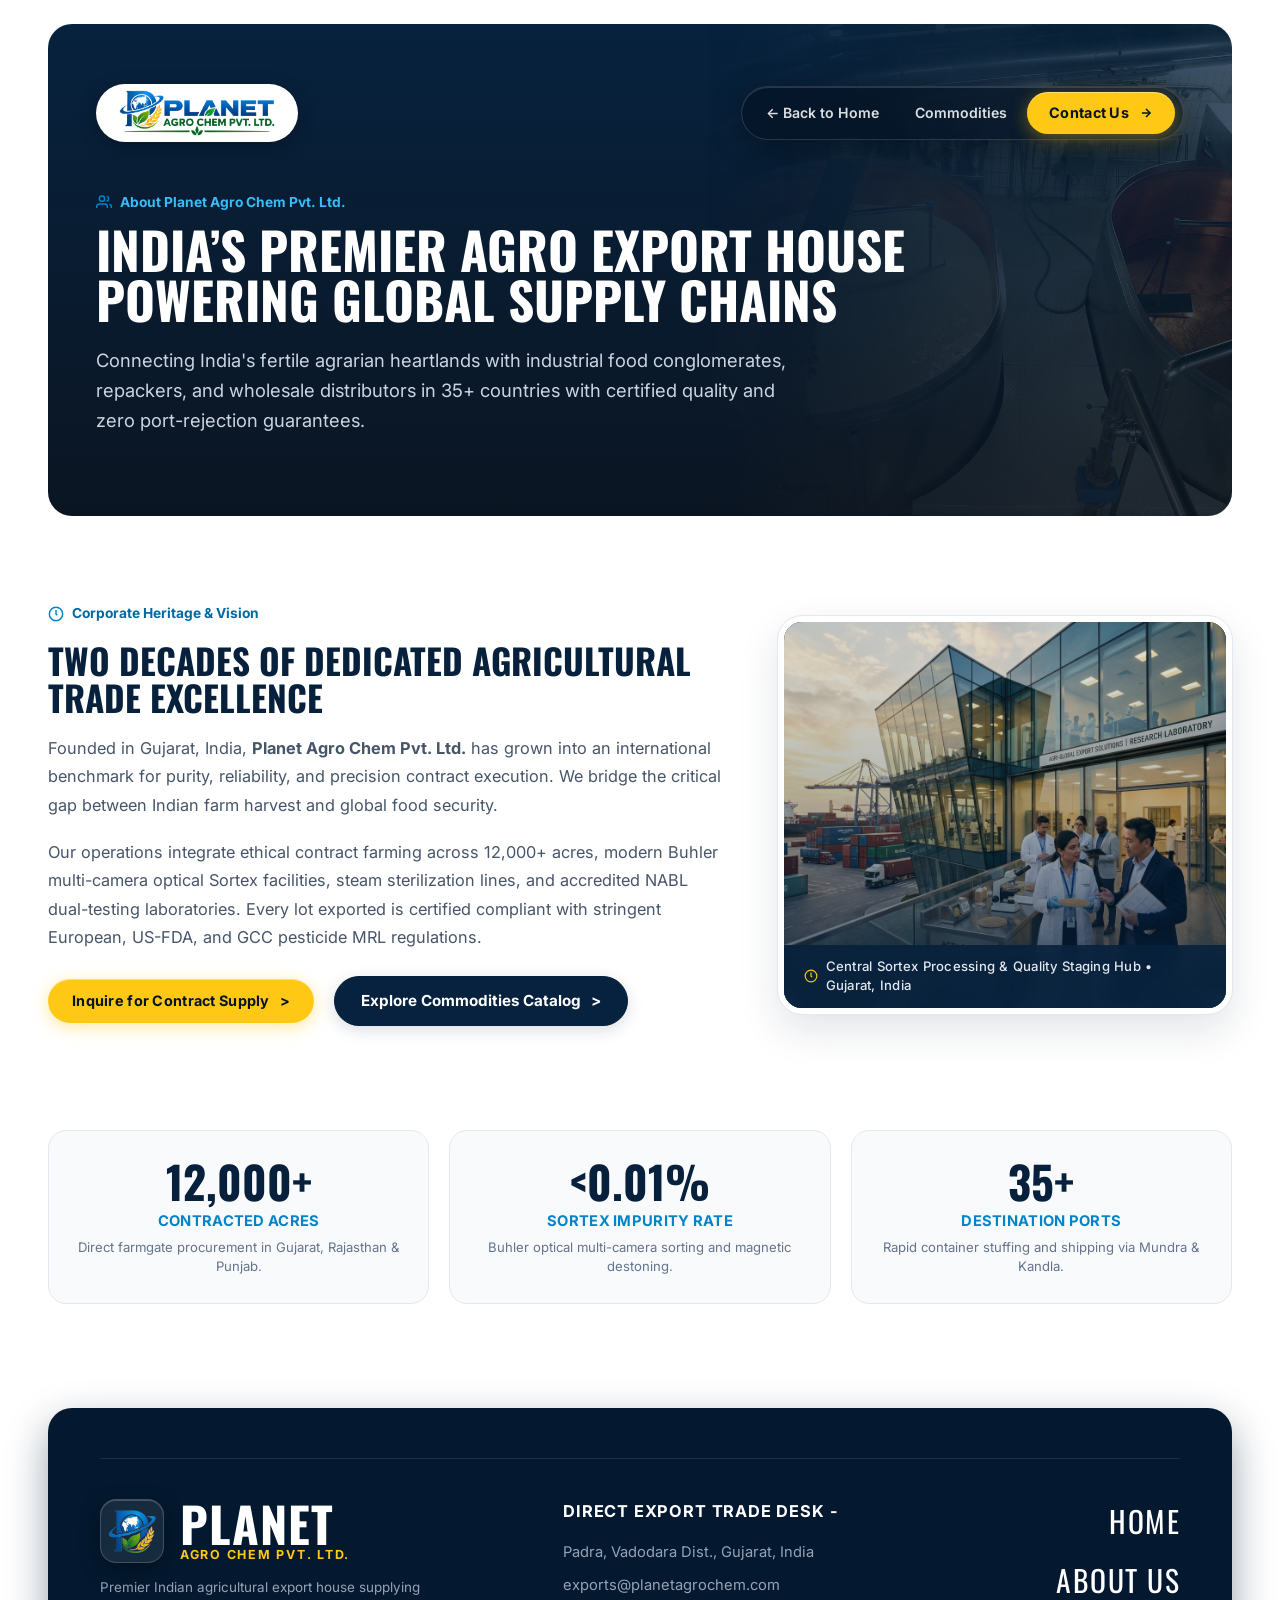
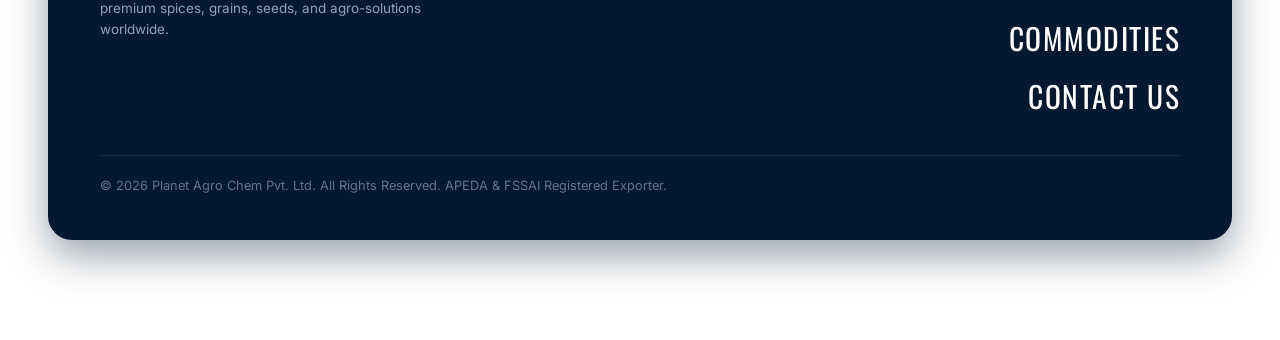
==== about.html @ ec209e90 "Initial commit: Planet Agro Chem Pvt. Ltd. export website" ====
<!DOCTYPE html>
<html lang="en">
<head>
  <meta charset="UTF-8">
  <meta name="viewport" content="width=device-width, initial-scale=1.0">
  <title>About Us | Planet Agro Chem Pvt. Ltd. - India's Premier Agro Export House</title>
  <meta name="description" content="Discover Planet Agro Chem Pvt. Ltd. Learn about our 12,000+ farm acres, Buhler Sortex optical sorting facility, in-house NABL assay labs, and global export infrastructure.">
  <link rel="icon" type="image/png" href="planet-logo.png">
  <link rel="preconnect" href="https://fonts.googleapis.com">
  <link rel="preconnect" href="https://fonts.gstatic.com" crossorigin>
  <link href="https://fonts.googleapis.com/css2?family=Inter:wght@400;500;600;700;800&family=Oswald:wght@600;700&display=swap" rel="stylesheet">
  <link rel="stylesheet" href="styles.css">
  <style>
    .page-hero-banner {
      background: linear-gradient(180deg, #07223e 0%, #0b1522 100%);
      color: #ffffff;
      padding: 60px 48px 80px;
      border-radius: var(--radius-card);
      margin-bottom: 40px;
      position: relative;
      overflow: hidden;
    }
    .page-hero-banner::after {
      content: '';
      position: absolute;
      right: 0;
      top: 0;
      bottom: 0;
      width: 45%;
      background: url('tech-sortex-facility.jpg') center/cover no-repeat;
      opacity: 0.22;
      mask-image: linear-gradient(to right, transparent, black);
      -webkit-mask-image: linear-gradient(to right, transparent, black);
      pointer-events: none;
    }
    .inner-nav-bar {
      display: flex;
      justify-content: space-between;
      align-items: center;
      margin-bottom: 50px;
      position: relative;
      z-index: 10;
    }
    .page-hero-content {
      max-width: 820px;
      position: relative;
      z-index: 10;
    }
    .page-hero-title {
      font-family: var(--font-display);
      font-size: clamp(2.5rem, 4vw, 4.2rem);
      font-weight: 700;
      text-transform: uppercase;
      line-height: 0.98;
      margin-bottom: 20px;
      color: #ffffff;
    }
    .page-hero-desc {
      font-size: 1.15rem;
      color: #cbd5e1;
      line-height: 1.65;
      max-width: 720px;
    }
    .content-grid-2col {
      display: grid;
      grid-template-columns: 1.2fr 0.8fr;
      gap: 48px;
      margin-bottom: 56px;
      align-items: center;
    }
    .prose-block h3 {
      font-family: var(--font-display);
      font-size: 2.2rem;
      font-weight: 700;
      color: #07213d;
      text-transform: uppercase;
      line-height: 1.05;
      margin-bottom: 18px;
    }
    .prose-block p {
      font-size: 1.02rem;
      color: #475569;
      line-height: 1.75;
      margin-bottom: 18px;
    }
    .stats-cards-3col {
      display: grid;
      grid-template-columns: repeat(3, 1fr);
      gap: 20px;
      margin-bottom: 56px;
    }
    .stat-box-card {
      background: #f8fafc;
      border: 1px solid #e2e8f0;
      border-radius: 18px;
      padding: 28px 24px;
      text-align: center;
      transition: all 0.25s ease;
    }
    .stat-box-card:hover {
      transform: translateY(-3px);
      box-shadow: 0 12px 28px rgba(7, 33, 61, 0.08);
      border-color: #cbd5e1;
      background: #ffffff;
    }
    .stat-box-number {
      font-family: var(--font-display);
      font-size: 2.8rem;
      font-weight: 700;
      color: #07213d;
      line-height: 1;
      margin-bottom: 6px;
    }
    .stat-box-label {
      font-size: 0.92rem;
      font-weight: 700;
      color: #0284c7;
      text-transform: uppercase;
      letter-spacing: 0.02em;
      margin-bottom: 6px;
    }
    .stat-box-sub {
      font-size: 0.82rem;
      color: #64748b;
      line-height: 1.4;
    }
    @media (max-width: 900px) {
      .content-grid-2col {
        grid-template-columns: 1fr;
      }
      .stats-cards-3col {
        grid-template-columns: 1fr;
      }
      .page-hero-banner {
        padding: 36px 24px 48px;
      }
    }
  </style>
</head>
<body>

  <main class="main-content-canvas" style="padding-top: 24px;">

    <!-- Subpage Top Navigation Banner -->
    <header class="page-hero-banner">
      <nav class="inner-nav-bar">
        <a href="index.html" class="brand-wrap" aria-label="Planet Agro Chem Pvt. Ltd. Home">
          <div class="brand-logo-frame">
            <img src="headerlogo.png" alt="Planet Agro Chem Pvt. Ltd." class="brand-logo-img">
          </div>
        </a>

        <div class="nav-links">
          <a href="index.html" class="nav-link-item">
            <span>&larr; Back to Home</span>
          </a>
          <a href="index.html#products" class="nav-link-item">
            <span>Commodities</span>
          </a>
          <a href="contact.html" class="btn-yellow nav-cta-btn" style="padding: 10px 22px;">
            <span>Contact Us</span>
            <svg class="btn-arrow-icon" viewBox="0 0 24 24" fill="none" stroke="currentColor" stroke-width="2.5"><line x1="5" y1="12" x2="19" y2="12"></line><polyline points="12 5 19 12 12 19"></polyline></svg>
          </a>
        </div>
      </nav>

      <div class="page-hero-content">
        <div class="tag-label" style="color: #38bdf8; margin-bottom: 14px;">
          <svg width="16" height="16" viewBox="0 0 24 24" fill="none" stroke="currentColor" stroke-width="2.2"><path d="M17 21v-2a4 4 0 0 0-4-4H5a4 4 0 0 0-4 4v2"></path><circle cx="9" cy="7" r="4"></circle><path d="M23 21v-2a4 4 0 0 0-3-3.87"></path><path d="M16 3.13a4 4 0 0 1 0 7.75"></path></svg>
          <span>About Planet Agro Chem Pvt. Ltd.</span>
        </div>
        <h1 class="page-hero-title">
          INDIA’S PREMIER AGRO EXPORT HOUSE POWERING GLOBAL SUPPLY CHAINS
        </h1>
        <p class="page-hero-desc">
          Connecting India's fertile agrarian heartlands with industrial food conglomerates, repackers, and wholesale distributors in 35+ countries with certified quality and zero port-rejection guarantees.
        </p>
      </div>
    </header>

    <!-- Overview 2-Column Section -->
    <section class="content-grid-2col">
      <div class="prose-block">
        <div class="tag-label">
          <svg width="16" height="16" viewBox="0 0 24 24" fill="none" stroke="currentColor" stroke-width="2.2"><circle cx="12" cy="12" r="10"></circle><polyline points="12 6 12 12 14 14"></polyline></svg>
          <span>Corporate Heritage &amp; Vision</span>
        </div>
        <h3>TWO DECADES OF DEDICATED AGRICULTURAL TRADE EXCELLENCE</h3>
        <p>
          Founded in Gujarat, India, <strong>Planet Agro Chem Pvt. Ltd.</strong> has grown into an international benchmark for purity, reliability, and precision contract execution. We bridge the critical gap between Indian farm harvest and global food security.
        </p>
        <p>
          Our operations integrate ethical contract farming across 12,000+ acres, modern Buhler multi-camera optical Sortex facilities, steam sterilization lines, and accredited NABL dual-testing laboratories. Every lot exported is certified compliant with stringent European, US-FDA, and GCC pesticide MRL regulations.
        </p>
        <div class="about-actions-row" style="margin-top: 24px;">
          <a href="contact.html" class="btn-yellow">
            <span>Inquire for Contract Supply</span>
            <span>&gt;</span>
          </a>
          <a href="index.html#products" class="btn-secondary-navy">
            <span>Explore Commodities Catalog</span>
            <span>&gt;</span>
          </a>
        </div>
      </div>

      <div class="about-us-visual">
        <div class="about-image-card" style="aspect-ratio: 4/3.5;">
          <img src="about-company-hero.jpg" alt="Planet Agro Chem Facility" class="about-facility-img">
          <div class="about-image-overlay"></div>
          <div class="about-image-caption">
            <svg width="14" height="14" viewBox="0 0 24 24" fill="none" stroke="currentColor" stroke-width="2"><circle cx="12" cy="12" r="10"></circle><polyline points="12 6 12 12 14 14"></polyline></svg>
            <span>Central Sortex Processing &amp; Quality Staging Hub • Gujarat, India</span>
          </div>
        </div>
      </div>
    </section>

    <!-- Stats & Capabilities -->
    <section class="stats-cards-3col">
      <div class="stat-box-card">
        <div class="stat-box-number">12,000+</div>
        <div class="stat-box-label">Contracted Acres</div>
        <div class="stat-box-sub">Direct farmgate procurement in Gujarat, Rajasthan &amp; Punjab.</div>
      </div>
      <div class="stat-box-card">
        <div class="stat-box-number">&lt;0.01%</div>
        <div class="stat-box-label">Sortex Impurity Rate</div>
        <div class="stat-box-sub">Buhler optical multi-camera sorting and magnetic destoning.</div>
      </div>
      <div class="stat-box-card">
        <div class="stat-box-number">35+</div>
        <div class="stat-box-label">Destination Ports</div>
        <div class="stat-box-sub">Rapid container stuffing and shipping via Mundra &amp; Kandla.</div>
      </div>
    </section>

    <!-- Footer -->
    <footer class="footer-wrap-card" id="quote">
      <div class="footer-main-row">
        <div class="footer-brand-wrap">
          <div class="footer-brand-header">
            <div class="footer-logo-badge">
              <img src="logo-emblem-transparent.png" alt="Planet Agro Chem Pvt. Ltd." class="footer-logo-img">
            </div>
            <div class="footer-brand-names">
              <div class="display-title footer-brand-huge">PLANET</div>
              <div class="footer-brand-sub">AGRO CHEM PVT. LTD.</div>
            </div>
          </div>
          <p class="footer-brand-desc">
            Premier Indian agricultural export house supplying premium spices, grains, seeds, and agro-solutions worldwide.
          </p>
        </div>

        <div class="footer-contact-block">
          <h5>DIRECT EXPORT TRADE DESK -</h5>
          <p><span>Padra, Vadodara Dist., Gujarat, India</span></p>
          <p><a href="mailto:exports@planetagrochem.com" class="footer-contact-link">exports@planetagrochem.com</a></p>
        </div>

        <div class="footer-nav-list">
          <a href="index.html">HOME</a>
          <a href="about.html">ABOUT US</a>
          <a href="index.html#products">COMMODITIES</a>
          <a href="contact.html">CONTACT US</a>
        </div>
      </div>
      <div style="margin-top: 36px; padding-top: 20px; border-top: 1px solid rgba(255, 255, 255, 0.08); font-size: 0.8rem; color: #64748b;">
        &copy; 2026 Planet Agro Chem Pvt. Ltd. All Rights Reserved. APEDA &amp; FSSAI Registered Exporter.
      </div>
    </footer>

  </main>
</body>
</html>
---- styles.css ----
/* =========================================================
   MOVEXA / PLANET AGRO EXPORTS - PIXEL-TO-PIXEL REPLICA
   Full-Screen Framed Hero Section with Exact Truck & Crane
   Light Page Canvas with ONLY 2 Deep-Blue Sections
   Max-Width: 1500px, Generous Spacing
   ========================================================= */

@import url('https://fonts.googleapis.com/css2?family=Inter:wght@400;500;600;700;800&family=Oswald:wght@600;700&display=swap');

:root {
  --page-bg: #ffffff;            /* Pure white clean page canvas */
  --card-white: #ffffff;          /* Pure white section cards */
  --card-light-blue: #f4f8fc;     /* Light soft slate for stats */
  --blue-section-bg: #07223e;     /* Deep navy for ONLY the 2 blue sections */
  --blue-section-dark: #04192f;   /* Deepest navy for footer */
  --accent-yellow: #ffc815;       /* Exact yellow CTA button */
  --accent-yellow-hover: #eab006;
  --text-dark: #0a1e36;
  --text-muted: #5e718d;
  --text-light: #e2e8f0;
  --radius-hero-frame: 28px;
  --radius-card: 24px;
  --radius-inner: 20px;
  --radius-sm: 8px;
  --font-display: 'Oswald', sans-serif;
  --font-body: 'Inter', system-ui, -apple-system, sans-serif;
}

*, *::before, *::after {
  box-sizing: border-box;
  margin: 0;
  padding: 0;
}

html {
  scroll-behavior: smooth;
  background-color: #ffffff;
  overflow-x: hidden;
}

body {
  font-family: var(--font-body);
  background-color: #ffffff;
  color: var(--text-dark);
  line-height: 1.5;
  -webkit-font-smoothing: antialiased;
  overflow-x: hidden;
}

a {
  color: inherit;
  text-decoration: none;
}

/* =========================================================
   1. FULL-SCREEN HERO SECTION (WITH WHITE BORDER)
   Full-screen card with 14px solid white border & rounded corners
   ========================================================= */
.hero-fullscreen-wrapper {
  width: 100%;
  height: 100vh;
  min-height: 720px;
  background-color: #ffffff; /* PURE WHITE ONLY */
  padding: 32px 48px 40px 48px; /* Increased padding from every side */
  display: flex;
  flex-direction: column;
  box-sizing: border-box;
}

.hero-screen-card {
  position: relative;
  width: 100%;
  height: 100%;
  flex: 1;
  border: 14px solid #ffffff;
  border-radius: 36px;
  background-color: #0b1522;
  background-image: 
    linear-gradient(90deg, rgba(3, 20, 36, 0.76) 0%, rgba(3, 20, 36, 0.42) 45%, rgba(3, 20, 36, 0.08) 75%, rgba(3, 20, 36, 0.30) 100%),
    linear-gradient(180deg, rgba(2, 14, 26, 0.82) 0%, rgba(3, 18, 32, 0.42) 18%, rgba(3, 20, 36, 0.05) 45%, rgba(3, 20, 36, 0.68) 100%),
    url('hero-sunset-truck.jpg');
  background-size: cover;
  background-position: center bottom;
  background-repeat: no-repeat;
  color: #ffffff;
  overflow: hidden;
  box-sizing: border-box;
  display: flex;
  flex-direction: column;
  box-shadow: 0 0 0 1px rgba(0, 0, 0, 0.06), 0 16px 48px rgba(0, 0, 0, 0.12);
}

/* Inner content aligned to max-width 1500px with generous padding */
.hero-inner-container {
  width: 100%;
  max-width: 1500px;
  height: 100%;
  margin: 0 auto;
  padding: 28px 40px 40px;
  display: flex;
  flex-direction: column;
  justify-content: space-between;
  box-sizing: border-box;
  position: relative;
  z-index: 10;
}

/* =========================================================
   TOP NAVBAR (MODERN EXECUTIVE FLOATING DESIGN)
   ========================================================= */
.hero-navbar {
  display: flex;
  justify-content: space-between;
  align-items: center;
  z-index: 50;
  width: 100%;
  position: relative;
  padding: 4px 0 10px 0;
}

/* Brand Identity */
.brand-wrap {
  display: inline-flex;
  align-items: center;
  text-decoration: none;
  transition: transform 0.25s cubic-bezier(0.16, 1, 0.3, 1);
  user-select: none;
  flex-shrink: 0;
}

.brand-wrap:hover {
  transform: translateY(-2px);
}

.brand-logo-frame {
  height: 58px;
  display: inline-flex;
  align-items: center;
  justify-content: center;
  flex-shrink: 0;
  position: relative;
  background: #ffffff;
  border: 1px solid rgba(255, 255, 255, 0.6);
  border-radius: 9999px;
  padding: 6px 22px;
  box-shadow: 0 4px 18px rgba(0, 0, 0, 0.28), inset 0 1px 0 rgba(255, 255, 255, 0.8);
  transition: all 0.3s cubic-bezier(0.16, 1, 0.3, 1);
}

.brand-wrap:hover .brand-logo-frame {
  border-color: rgba(255, 200, 21, 0.75);
  box-shadow: 0 8px 24px rgba(0, 0, 0, 0.35), 0 0 16px rgba(255, 200, 21, 0.4);
}

.brand-logo-img {
  height: 46px;
  width: auto;
  max-width: 195px;
  object-fit: contain;
  display: block;
}

.brand-text-block {
  display: none;
}

/* Center Frosted Glass Navigation Pill */
.nav-links {
  display: flex;
  align-items: center;
  gap: 4px;
  background: rgba(4, 18, 34, 0.65);
  backdrop-filter: blur(18px);
  -webkit-backdrop-filter: blur(18px);
  border: 1px solid rgba(255, 255, 255, 0.14);
  border-radius: 9999px;
  padding: 5px 8px;
  box-shadow: 0 8px 30px rgba(0, 0, 0, 0.35), inset 0 1px 0 rgba(255, 255, 255, 0.14);
  transition: all 0.25s ease;
}

.nav-link-item {
  display: inline-flex;
  align-items: center;
  gap: 8px;
  font-size: 0.88rem;
  font-weight: 600;
  color: rgba(255, 255, 255, 0.86);
  padding: 8px 16px;
  border-radius: 9999px;
  text-decoration: none;
  white-space: nowrap;
  transition: all 0.22s cubic-bezier(0.16, 1, 0.3, 1);
  position: relative;
}

.nav-link-item:hover {
  color: #ffffff;
  background: rgba(255, 255, 255, 0.12);
  transform: translateY(-1px);
}

.nav-link-item.active {
  color: #ffffff;
  background: rgba(255, 255, 255, 0.16);
  border: 1px solid rgba(255, 255, 255, 0.18);
  box-shadow: 0 2px 10px rgba(0, 0, 0, 0.2);
}

.nav-link-item.active svg,
.nav-link-item:hover svg {
  color: var(--accent-yellow);
  transform: scale(1.1);
}

.nav-link-item svg {
  width: 15px;
  height: 15px;
  color: rgba(255, 255, 255, 0.68);
  flex-shrink: 0;
  transition: transform 0.2s ease, color 0.2s ease;
}

/* Nav Actions & Yellow CTA Button */
.nav-actions-wrap {
  display: flex;
  align-items: center;
  gap: 12px;
  flex-shrink: 0;
}

.btn-yellow {
  display: inline-flex;
  align-items: center;
  justify-content: center;
  gap: 10px;
  background-color: var(--accent-yellow);
  color: #051424;
  font-family: var(--font-body);
  font-weight: 700;
  font-size: 0.90rem;
  letter-spacing: 0.02em;
  padding: 11px 24px;
  border-radius: 9999px;
  border: none;
  cursor: pointer;
  transition: all 0.25s cubic-bezier(0.16, 1, 0.3, 1);
  white-space: nowrap;
  box-shadow: 0 4px 18px rgba(255, 200, 21, 0.4), inset 0 1px 0 rgba(255, 255, 255, 0.4);
  position: relative;
  overflow: hidden;
  text-decoration: none;
}

.btn-yellow::after {
  content: '';
  position: absolute;
  top: 0;
  left: -100%;
  width: 60%;
  height: 100%;
  background: linear-gradient(90deg, transparent, rgba(255, 255, 255, 0.35), transparent);
  transform: skewX(-20deg);
  transition: left 0.75s ease;
}

.btn-yellow:hover::after {
  left: 150%;
}

.btn-yellow:hover {
  background-color: #ffd028;
  transform: translateY(-2px);
  box-shadow: 0 8px 24px rgba(255, 200, 21, 0.55), inset 0 1px 0 rgba(255, 255, 255, 0.6);
}

.btn-yellow:active {
  transform: translateY(0);
}

.btn-yellow .btn-arrow-icon {
  width: 14px;
  height: 14px;
  stroke-width: 2.5;
  transition: transform 0.2s ease;
}

.btn-yellow:hover .btn-arrow-icon {
  transform: translateX(3px);
}

/* Mobile Toggle Hamburger */
.nav-mobile-toggle {
  display: none;
  flex-direction: column;
  justify-content: center;
  align-items: center;
  gap: 5px;
  width: 44px;
  height: 44px;
  background: rgba(4, 18, 34, 0.65);
  backdrop-filter: blur(12px);
  border: 1px solid rgba(255, 255, 255, 0.15);
  border-radius: 12px;
  cursor: pointer;
  padding: 8px;
  transition: all 0.2s ease;
}

.nav-mobile-toggle .toggle-bar {
  display: block;
  width: 20px;
  height: 2px;
  background-color: #ffffff;
  border-radius: 2px;
  transition: all 0.3s ease;
}

.nav-mobile-toggle.is-active .toggle-bar:nth-child(1) {
  transform: translateY(7px) rotate(45deg);
}

.nav-mobile-toggle.is-active .toggle-bar:nth-child(2) {
  opacity: 0;
}

.nav-mobile-toggle.is-active .toggle-bar:nth-child(3) {
  transform: translateY(-7px) rotate(-45deg);
}

/* Mobile Drawer Overlay */
.mobile-nav-drawer {
  display: none;
  position: absolute;
  top: 100%;
  left: 0;
  right: 0;
  margin-top: 12px;
  background: rgba(5, 18, 32, 0.95);
  backdrop-filter: blur(24px);
  -webkit-backdrop-filter: blur(24px);
  border: 1px solid rgba(255, 255, 255, 0.14);
  border-radius: 20px;
  padding: 20px;
  box-shadow: 0 16px 40px rgba(0, 0, 0, 0.5);
  z-index: 100;
  opacity: 0;
  transform: translateY(-10px);
  pointer-events: none;
  transition: opacity 0.25s ease, transform 0.25s ease;
}

.mobile-nav-drawer.is-open {
  opacity: 1;
  transform: translateY(0);
  pointer-events: auto;
}

.mobile-nav-inner {
  display: flex;
  flex-direction: column;
  gap: 16px;
}

.mobile-nav-links {
  display: flex;
  flex-direction: column;
  gap: 6px;
}

.mobile-nav-item {
  display: flex;
  align-items: center;
  gap: 12px;
  padding: 12px 16px;
  border-radius: 12px;
  color: #ffffff;
  font-size: 0.95rem;
  font-weight: 500;
  text-decoration: none;
  transition: background 0.2s ease, color 0.2s ease;
}

.mobile-nav-item:hover,
.mobile-nav-item.active {
  background: rgba(255, 255, 255, 0.1);
  color: var(--accent-yellow);
}

.mobile-nav-item svg {
  width: 18px;
  height: 18px;
  color: rgba(255, 255, 255, 0.7);
}

.mobile-nav-item:hover svg,
.mobile-nav-item.active svg {
  color: var(--accent-yellow);
}

.mobile-cta-btn {
  width: 100%;
  justify-content: center;
  padding: 12px 20px;
}

/* Hero Headline & Subtitle Layout */
.hero-headline-wrap {
  z-index: 10;
  max-width: 850px;
  margin-top: clamp(20px, 4.5vh, 50px);
  margin-bottom: auto;
}

.hero-giant-title {
  font-family: var(--font-display);
  font-size: clamp(3.2rem, 5.2vw, 5.8rem);
  font-weight: 700;
  color: #ffffff;
  line-height: 0.92;
  letter-spacing: 0.01em;
  text-transform: uppercase;
  display: flex;
  flex-direction: column;
  gap: 2px;
  text-shadow: 0 4px 24px rgba(0, 0, 0, 0.9);
}

.hero-giant-title span {
  display: block;
  white-space: nowrap;
}

.hero-bottom-info {
  z-index: 10;
  margin-top: auto;
  padding-bottom: 6px;
}

.hero-subtitle {
  font-size: 1.08rem;
  font-weight: 600;
  color: #ffffff;
  max-width: 440px;
  line-height: 1.38;
  text-shadow: 0 2px 10px rgba(0, 0, 0, 0.9);
}

/* =========================================================
   PAGE CONTENT (MAX-WIDTH: 1500px, LIGHT CANVAS)
   ========================================================= */
.main-content-canvas {
  width: 100%;
  max-width: 1500px;
  margin: 0 auto;
  padding: 40px 48px 100px;
  display: flex;
  flex-direction: column;
  gap: 48px;
  background-color: #ffffff;
}

.display-title {
  font-family: var(--font-display);
  font-weight: 700;
  text-transform: uppercase;
  letter-spacing: 0.01em;
  line-height: 0.96;
}

.tag-label {
  display: inline-flex;
  align-items: center;
  gap: 8px;
  font-size: 0.86rem;
  font-weight: 700;
  color: #0369a1;
  text-transform: capitalize;
  margin-bottom: 20px;
  line-height: 1.2;
}

.tag-label svg {
  color: #0284c7;
  flex-shrink: 0;
  display: inline-block;
}

/* =========================================================
   1.5. ABOUT US ENTERPRISE SECTION (WHITE CANVAS)
   Clean modern corporate presentation directly below Hero
   ========================================================= */
.about-us-section {
  background: transparent;
  padding: 10px 0 30px;
  border-bottom: 1px solid #e2e8f0;
}

.about-us-grid {
  display: grid;
  grid-template-columns: 1.15fr 0.95fr;
  gap: clamp(36px, 4.5vw, 64px);
  align-items: center;
}

.about-us-content {
  display: flex;
  flex-direction: column;
}

.about-main-title {
  font-family: var(--font-display);
  font-size: clamp(2.3rem, 3.2vw, 3.4rem);
  font-weight: 700;
  line-height: 0.96;
  letter-spacing: 0.01em;
  color: #07213d;
  margin-bottom: 22px;
}

.about-combined-text {
  font-size: 1.06rem;
  font-weight: 500;
  color: #334155;
  line-height: 1.75;
  margin-bottom: 30px;
  max-width: 680px;
}

.about-combined-text strong {
  color: #07213d;
  font-weight: 700;
}

.btn-secondary-navy {
  display: inline-flex;
  align-items: center;
  justify-content: center;
  gap: 10px;
  background: #07223e;
  color: #ffffff;
  font-family: var(--font-body);
  font-size: 0.95rem;
  font-weight: 700;
  padding: 13px 26px;
  border-radius: 9999px;
  border: 1.5px solid #07223e;
  cursor: pointer;
  transition: all 0.25s cubic-bezier(0.16, 1, 0.3, 1);
  white-space: nowrap;
  text-decoration: none;
  box-shadow: 0 4px 16px rgba(7, 34, 62, 0.15);
}

.btn-secondary-navy:hover {
  background: #0d3862;
  border-color: #0d3862;
  color: var(--accent-yellow);
  transform: translateY(-2px);
  box-shadow: 0 8px 24px rgba(7, 34, 62, 0.25);
}

.btn-secondary-navy .btn-arrow-icon {
  width: 14px;
  height: 14px;
  stroke-width: 2.5;
  transition: transform 0.2s ease;
}

.btn-secondary-navy:hover .btn-arrow-icon {
  transform: translateX(3px);
}

/* 4-Item Pillars Grid */
.about-pillars-grid {
  display: grid;
  grid-template-columns: 1fr 1fr;
  gap: 16px;
  margin-bottom: 32px;
}

.about-pillar-card {
  display: flex;
  align-items: flex-start;
  gap: 14px;
  padding: 16px 18px;
  background: #f8fafc;
  border: 1px solid #e2e8f0;
  border-radius: 16px;
  transition: transform 0.25s ease, border-color 0.25s ease, box-shadow 0.25s ease, background-color 0.25s ease;
}

.about-pillar-card:hover {
  transform: translateY(-2px);
  border-color: #cbd5e1;
  background-color: #ffffff;
  box-shadow: 0 10px 24px rgba(7, 33, 61, 0.06);
}

.pillar-icon-box {
  width: 40px;
  height: 40px;
  flex-shrink: 0;
  border-radius: 10px;
  background: #e0f2fe;
  color: #0284c7;
  display: flex;
  align-items: center;
  justify-content: center;
  transition: background-color 0.25s ease, color 0.25s ease;
}

.about-pillar-card:hover .pillar-icon-box {
  background-color: #0284c7;
  color: #ffffff;
}

.pillar-icon-box svg {
  width: 20px;
  height: 20px;
}

.pillar-content {
  display: flex;
  flex-direction: column;
  gap: 3px;
}

.pillar-title {
  font-family: var(--font-display);
  font-size: 1.12rem;
  font-weight: 700;
  letter-spacing: 0.01em;
  text-transform: uppercase;
  color: #07213d;
  line-height: 1.1;
}

.pillar-desc {
  font-size: 0.84rem;
  color: #64748b;
  line-height: 1.45;
}

/* Action Row & Heritage Pill */
.about-actions-row {
  display: flex;
  align-items: center;
  gap: 20px;
  flex-wrap: wrap;
}

.about-cta-btn {
  display: inline-flex;
  align-items: center;
  gap: 10px;
  padding: 13px 26px;
}

.about-heritage-card {
  display: inline-flex;
  align-items: center;
  gap: 12px;
  padding: 8px 18px;
  background: #f1f5f9;
  border: 1px solid #e2e8f0;
  border-radius: 999px;
}

.heritage-number {
  font-family: var(--font-display);
  font-size: 1.75rem;
  font-weight: 700;
  color: #07213d;
  line-height: 1;
}

.heritage-text {
  display: flex;
  flex-direction: column;
  line-height: 1.15;
}

.heritage-text strong {
  font-size: 0.82rem;
  font-weight: 700;
  color: #07213d;
  text-transform: uppercase;
  letter-spacing: 0.03em;
}

.heritage-text span {
  font-size: 0.76rem;
  color: #64748b;
}

/* Right Column Visual Card */
.about-us-visual {
  position: relative;
  width: 100%;
}

.about-image-card {
  position: relative;
  border-radius: var(--radius-card);
  overflow: hidden;
  box-shadow: 0 16px 40px rgba(7, 33, 61, 0.12);
  border: 6px solid #ffffff;
  outline: 1px solid #e2e8f0;
  aspect-ratio: 4 / 3.4;
  background-color: #0f172a;
}

.about-facility-img {
  width: 100%;
  height: 100%;
  object-fit: cover;
  display: block;
  transition: transform 0.6s cubic-bezier(0.16, 1, 0.3, 1);
}

.about-image-card:hover .about-facility-img {
  transform: scale(1.03);
}

.about-image-overlay {
  position: absolute;
  inset: 0;
  background: linear-gradient(180deg, rgba(7, 33, 61, 0.1) 0%, rgba(7, 33, 61, 0.35) 55%, rgba(7, 33, 61, 0.82) 100%);
  pointer-events: none;
}

/* Floating Verification Badges */
.about-float-badge {
  position: absolute;
  display: flex;
  align-items: center;
  gap: 12px;
  background: rgba(255, 255, 255, 0.95);
  backdrop-filter: blur(14px);
  -webkit-backdrop-filter: blur(14px);
  padding: 12px 18px;
  border-radius: 16px;
  border: 1px solid rgba(255, 255, 255, 0.85);
  box-shadow: 0 12px 30px rgba(7, 33, 61, 0.18);
  z-index: 2;
  transition: transform 0.3s ease;
}

.about-float-badge:hover {
  transform: translateY(-3px);
}

.float-badge-top {
  top: 24px;
  right: 24px;
}

.float-badge-bottom {
  bottom: 54px;
  left: 24px;
}

.float-badge-icon {
  width: 38px;
  height: 38px;
  border-radius: 10px;
  display: flex;
  align-items: center;
  justify-content: center;
  flex-shrink: 0;
}

.float-badge-icon.globe-icon {
  background: #e0f2fe;
  color: #0284c7;
}

.float-badge-icon.check-icon {
  background: #dcfce7;
  color: #16a34a;
}

.float-badge-icon svg {
  width: 20px;
  height: 20px;
}

.float-badge-info {
  display: flex;
  flex-direction: column;
}

.float-badge-stat {
  font-family: var(--font-display);
  font-size: 1.1rem;
  font-weight: 700;
  color: #07213d;
  letter-spacing: 0.01em;
  line-height: 1.15;
}

.float-badge-label {
  font-size: 0.74rem;
  font-weight: 600;
  color: #64748b;
  letter-spacing: 0.02em;
}

/* Image Caption */
.about-image-caption {
  position: absolute;
  bottom: 0;
  left: 0;
  right: 0;
  padding: 12px 20px;
  background: rgba(7, 33, 61, 0.88);
  backdrop-filter: blur(8px);
  -webkit-backdrop-filter: blur(8px);
  display: flex;
  align-items: center;
  gap: 8px;
  color: #e2e8f0;
  font-size: 0.82rem;
  font-weight: 500;
  letter-spacing: 0.02em;
  z-index: 2;
}

.about-image-caption svg {
  color: var(--accent-yellow);
  flex-shrink: 0;
}

/* Responsive adjustments for About Us Section */
@media (max-width: 1080px) {
  .about-us-grid {
    grid-template-columns: 1fr;
    gap: 40px;
  }
  .about-image-card {
    aspect-ratio: 16 / 10;
  }
}

@media (max-width: 640px) {
  .about-pillars-grid {
    grid-template-columns: 1fr;
    gap: 12px;
  }
  .about-float-badge {
    padding: 8px 12px;
  }
  .float-badge-top {
    top: 14px;
    right: 14px;
  }
  .float-badge-bottom {
    bottom: 50px;
    left: 14px;
  }
  .float-badge-stat {
    font-size: 0.95rem;
  }
  .float-badge-label {
    font-size: 0.68rem;
  }
  .about-image-caption {
    font-size: 0.74rem;
    padding: 10px 14px;
  }
  .about-actions-row {
    flex-direction: column;
    align-items: stretch;
  }
  .about-cta-btn {
    justify-content: center;
  }
  .about-heritage-card {
    justify-content: center;
  }
}

/* =========================================================
   2. SECTION 2: FAST PRECISION CARGO DELIVERY (WHITE CANVAS)
   ========================================================= */
.white-section-card {
  background: transparent;
  padding: 40px 0 20px;
}

.cargo-delivery-grid {
  display: grid;
  grid-template-columns: minmax(420px, 1.55fr) 1fr 1fr;
  gap: clamp(24px, 2.8vw, 36px);
  align-items: center;
}

.cargo-left-info {
  display: flex;
  flex-direction: column;
  justify-content: center;
  padding-right: clamp(16px, 2.5vw, 32px);
  width: 100%;
}

.cargo-left-title {
  font-family: var(--font-display);
  font-size: clamp(2.3rem, 3.1vw, 3.2rem);
  font-weight: 700;
  line-height: 0.95;
  letter-spacing: 0.01em;
  color: #07213d;
  margin-bottom: 24px;
}

.cargo-left-title span {
  display: block;
  white-space: nowrap;
}

.cargo-left-desc {
  font-size: 1.02rem;
  color: var(--text-muted);
  line-height: 1.75;
  max-width: 520px;
  margin-bottom: 28px;
}

.cargo-left-btn {
  align-self: flex-start;
}

/* Center Card: Charter Air Freight */
/* Center Card: Spices & Culinary Seeds */
.air-freight-card {
  background: url('card-spices.jpg') center center/cover no-repeat;
  border-radius: var(--radius-card);
  min-height: 420px;
  position: relative;
  overflow: hidden;
  box-shadow: 0 10px 28px rgba(13, 65, 110, 0.12);
  display: block;
  transition: transform 0.25s ease, box-shadow 0.25s ease;
  cursor: pointer;
}

.air-freight-card:hover {
  transform: translateY(-4px);
  box-shadow: 0 16px 36px rgba(13, 65, 110, 0.22);
}

/* Right Card: Long-Grain Basmati & Specialty Grains */
.ocean-freight-card {
  background: url('card-basmati-rice.jpg') center center/cover no-repeat;
  border-radius: var(--radius-card);
  min-height: 420px;
  position: relative;
  overflow: hidden;
  box-shadow: 0 10px 28px rgba(40, 120, 203, 0.12);
  display: block;
  transition: transform 0.25s ease, box-shadow 0.25s ease;
  cursor: pointer;
}

.ocean-freight-card:hover {
  transform: translateY(-4px);
  box-shadow: 0 16px 36px rgba(40, 120, 203, 0.22);
}

.commodity-badge-overlay {
  position: absolute;
  inset: 0;
  display: flex;
  flex-direction: column;
  justify-content: space-between;
  align-items: center;
  padding: 32px 24px 28px;
  background: linear-gradient(180deg, rgba(7, 33, 61, 0.72) 0%, rgba(7, 33, 61, 0.1) 40%, rgba(7, 33, 61, 0.65) 100%);
  transition: background 0.3s ease;
}

.air-freight-card:hover .commodity-badge-overlay,
.ocean-freight-card:hover .commodity-badge-overlay {
  background: linear-gradient(180deg, rgba(7, 33, 61, 0.82) 0%, rgba(7, 33, 61, 0.25) 40%, rgba(7, 33, 61, 0.8) 100%);
}

.commodity-top-title {
  font-family: var(--font-display);
  font-size: 1.95rem;
  font-weight: 700;
  color: #ffffff;
  text-align: center;
  letter-spacing: 0.02em;
  line-height: 0.98;
  text-shadow: 0 3px 12px rgba(0, 0, 0, 0.85);
}

.commodity-bottom-pill {
  background: #ffffff;
  color: #07213d;
  font-size: 0.88rem;
  font-weight: 700;
  padding: 10px 22px;
  border-radius: 9999px;
  display: inline-flex;
  align-items: center;
  gap: 8px;
  box-shadow: 0 6px 18px rgba(0, 0, 0, 0.25);
  transition: transform 0.2s ease, background 0.2s ease;
}

.air-freight-card:hover .commodity-bottom-pill,
.ocean-freight-card:hover .commodity-bottom-pill {
  transform: scale(1.05);
  background: var(--accent-yellow);
}

/* =========================================================
   3. SECTION 3: TRUST & STATS BAR (SOFT SKY BLUE BANNER)
   ========================================================= */
.stats-banner-card {
  background: #f4f8fc;
  border-radius: var(--radius-card);
  padding: 44px 54px;
  box-shadow: 0 4px 20px rgba(0, 0, 0, 0.02);
}

.stats-3col-grid {
  display: grid;
  grid-template-columns: 1fr 1.35fr 1.05fr;
  gap: 32px;
  align-items: center;
}

.agent-support-box {
  background: #ffffff;
  border-radius: var(--radius-inner);
  padding: 24px 26px;
  box-shadow: 0 4px 18px rgba(0, 0, 0, 0.05);
}

.agent-header {
  display: flex;
  align-items: center;
  gap: 14px;
  margin-bottom: 14px;
}

.agent-avatar-img,
.agent-avatar-circle {
  width: 46px;
  height: 46px;
  border-radius: 50%;
  object-fit: cover;
  background: #e0f2fe;
  color: #0284c7;
  display: flex;
  align-items: center;
  justify-content: center;
  font-weight: 800;
  font-size: 1rem;
  box-shadow: 0 2px 8px rgba(0, 0, 0, 0.1);
}

.agent-name {
  font-size: 0.98rem;
  font-weight: 700;
  color: var(--text-dark);
}

.agent-title {
  font-size: 0.78rem;
  color: var(--text-muted);
}

.agent-chat-bubble {
  background: #f1f5f9;
  padding: 10px 16px;
  border-radius: 12px;
  font-size: 0.86rem;
  color: var(--text-dark);
  margin-bottom: 14px;
}

.agent-call-btn {
  background: #a3e9fd;
  color: #033f57;
  border: none;
  border-radius: 24px;
  padding: 10px 18px;
  font-size: 0.88rem;
  font-weight: 700;
  display: flex;
  align-items: center;
  justify-content: center;
  gap: 8px;
  width: 100%;
  cursor: pointer;
  margin-bottom: 10px;
  transition: all 0.2s;
}

.agent-call-btn:hover {
  background: #84e2fc;
}

.agent-trusted {
  font-size: 0.78rem;
  color: var(--text-muted);
  display: flex;
  align-items: center;
  gap: 6px;
}

.center-faith-box {
  text-align: center;
  padding: 0 16px;
}

.faith-title {
  font-family: var(--font-display);
  font-size: clamp(2rem, 2.6vw, 2.8rem);
  font-weight: 700;
  line-height: 0.96;
  letter-spacing: 0.01em;
  color: #07213d;
  margin-bottom: 0;
}

.faith-users-row {
  display: flex;
  align-items: center;
  justify-content: center;
  gap: 14px;
}

.users-avatars-img {
  height: 42px;
  width: auto;
  display: block;
  border-radius: 9999px;
}

.users-divider {
  width: 1px;
  height: 26px;
  background-color: #cbd5e1;
  margin: 0 2px;
}

.users-count-tag {
  text-align: left;
}

.users-count-num {
  font-size: 1.25rem;
  font-weight: 800;
  color: #07213d;
  line-height: 1.1;
}

.users-count-sub {
  font-size: 0.78rem;
  font-weight: 600;
  color: var(--text-muted);
}

.booking-stats-box {
  background: #c5e9fb;
  border-radius: var(--radius-inner);
  padding: 24px 26px;
  box-shadow: 0 4px 18px rgba(7, 30, 51, 0.04);
}

.booking-header {
  display: flex;
  justify-content: space-between;
  align-items: center;
  margin-bottom: 16px;
}

.booking-header-title {
  font-size: 0.95rem;
  font-weight: 800;
  color: #07213d;
}

.today-chip {
  background: #ffffff;
  padding: 4px 12px;
  border-radius: 14px;
  font-size: 0.76rem;
  font-weight: 700;
  color: #07213d;
  box-shadow: 0 2px 6px rgba(0, 0, 0, 0.05);
}

.booking-row {
  display: flex;
  justify-content: space-between;
  align-items: center;
  font-size: 0.84rem;
  padding: 8px 0;
  border-bottom: 1px dashed rgba(10, 30, 54, 0.2);
}

.booking-item-name {
  font-weight: 700;
  color: #07213d;
}

.booking-item-sub {
  color: var(--text-muted);
  font-size: 0.75rem;
}

.booking-item-val {
  font-weight: 700;
  color: #07213d;
}

.booking-total-row {
  display: flex;
  justify-content: space-between;
  font-size: 0.92rem;
  font-weight: 800;
  color: #07213d;
  padding-top: 10px;
}

/* =========================================================
   4. BLUE SECTION 1: POWERED BY NEXT GEN TECHNOLOGY
   (One of the ONLY 2 blue sections on the page)
   ========================================================= */
.blue-section-card {
  background: var(--blue-section-bg);
  border-radius: var(--radius-card);
  padding: 56px 52px;
  color: #ffffff;
  box-shadow: 0 16px 40px rgba(7, 34, 62, 0.35);
  position: relative;
  overflow: visible;
  width: 100%;
}

.nextgen-grid {
  width: 100%;
  display: grid;
  grid-template-columns: minmax(380px, 570px) 1fr;
  gap: clamp(48px, 5vw, 72px);
  align-items: center;
}

/* Visual Composite: Truck Card + Floating Collab Card */
.nextgen-visual-wrap {
  position: relative;
  width: 100%;
  max-width: 570px;
  display: flex;
  align-items: center;
}

.nextgen-truck-card {
  position: relative;
  width: 85%;
  aspect-ratio: 4 / 3;
  border-radius: var(--radius-inner);
  overflow: hidden;
  box-shadow: 0 16px 36px rgba(0, 0, 0, 0.45);
  background: #06192d;
  transition: transform 0.3s ease;
}

.nextgen-truck-card:hover {
  transform: scale(1.02);
}

.nextgen-truck-img {
  width: 100%;
  height: 100%;
  object-fit: cover;
  object-position: center bottom;
  display: block;
}

.nextgen-truck-overlay {
  position: absolute;
  inset: 0;
  background: linear-gradient(to top, rgba(3, 16, 32, 0.92) 0%, rgba(3, 16, 32, 0.4) 38%, transparent 68%);
  pointer-events: none;
}

.pinpoint-badge {
  position: absolute;
  bottom: 18px;
  left: 20px;
  z-index: 2;
  display: flex;
  flex-direction: column;
  pointer-events: none;
}

.pinpoint-title,
.pinpoint-sub {
  font-family: var(--font-display);
  font-size: clamp(1.15rem, 1.7vw, 1.45rem);
  font-weight: 700;
  color: #ffffff;
  text-transform: uppercase;
  letter-spacing: 0.01em;
  line-height: 1.05;
  text-shadow: 0 2px 10px rgba(0, 0, 0, 0.85);
}

/* Overlapping Cyan "Collaborated with" IoT Card */
.collab-badge-card {
  position: absolute;
  right: 0;
  top: 50%;
  transform: translateY(-50%);
  width: 175px;
  background: #bcebfd;
  border-radius: 18px;
  padding: 16px 14px 18px;
  box-shadow: 0 18px 40px rgba(0, 0, 0, 0.38), 0 0 0 1px rgba(255, 255, 255, 0.2);
  z-index: 3;
  display: flex;
  flex-direction: column;
  align-items: center;
  justify-content: space-between;
  gap: 12px;
  transition: transform 0.3s ease, box-shadow 0.3s ease;
}

.collab-badge-card:hover {
  transform: translateY(calc(-50% - 5px));
  box-shadow: 0 24px 48px rgba(0, 0, 0, 0.48), 0 0 0 1px rgba(255, 255, 255, 0.3);
}

.collab-badge-header {
  width: 100%;
  display: flex;
  justify-content: space-between;
  align-items: center;
}

.collab-badge-label {
  font-size: 0.82rem;
  font-weight: 600;
  color: #07223e;
  letter-spacing: -0.01em;
}

.collab-arrow-icon {
  width: 15px;
  height: 15px;
  stroke: #07223e;
  transition: transform 0.25s ease;
}

.collab-badge-card:hover .collab-arrow-icon {
  transform: translate(2px, -2px);
}

.collab-tracker-img-wrap {
  width: 82px;
  height: 82px;
  display: flex;
  align-items: center;
  justify-content: center;
  position: relative;
}

.collab-tracker-img {
  width: 100%;
  height: 100%;
  object-fit: contain;
  border-radius: 16px;
  filter: drop-shadow(0 8px 14px rgba(7, 34, 62, 0.22));
  transition: transform 0.3s ease;
}

.collab-badge-card:hover .collab-tracker-img {
  transform: scale(1.05) rotate(-2deg);
}

.collab-tagline {
  text-align: center;
  font-family: var(--font-display);
  font-size: 0.92rem;
  font-weight: 700;
  color: #07223e;
  line-height: 1.08;
  text-transform: uppercase;
  letter-spacing: 0.01em;
  display: flex;
  flex-direction: column;
}

/* Right Content */
.nextgen-text-col {
  color: #ffffff;
}

.nextgen-title {
  font-family: var(--font-display);
  font-size: clamp(2.2rem, 3.2vw, 3.2rem);
  font-weight: 700;
  color: #ffffff;
  margin-bottom: 20px;
  line-height: 0.96;
  letter-spacing: 0.01em;
  text-transform: uppercase;
  display: flex;
  flex-direction: column;
}

.nextgen-desc {
  font-size: 1.02rem;
  color: #cbd5e1;
  margin-bottom: 24px;
  line-height: 1.65;
  max-width: 660px;
}

/* Why Choose Us 4-Pillar Grid across bottom of Blue Section */
.why-choose-features-grid {
  display: grid;
  grid-template-columns: repeat(4, 1fr);
  gap: 20px;
  margin-top: 48px;
  width: 100%;
}

.why-feature-card {
  display: flex;
  align-items: center;
  gap: 14px;
  background: rgba(255, 255, 255, 0.05);
  border: 1px solid rgba(255, 255, 255, 0.12);
  border-radius: 16px;
  padding: 16px 20px;
  transition: all 0.25s ease;
  backdrop-filter: blur(8px);
  -webkit-backdrop-filter: blur(8px);
}

.why-feature-card:hover {
  background: rgba(255, 255, 255, 0.09);
  border-color: rgba(56, 189, 248, 0.5);
  transform: translateY(-3px);
  box-shadow: 0 12px 28px rgba(0, 0, 0, 0.35);
}

.why-feature-icon {
  width: 40px;
  height: 40px;
  border-radius: 10px;
  background: rgba(56, 189, 248, 0.15);
  color: #38bdf8;
  display: flex;
  align-items: center;
  justify-content: center;
  flex-shrink: 0;
  transition: all 0.25s ease;
}

.why-feature-card:hover .why-feature-icon {
  background: #38bdf8;
  color: #07223e;
}

.why-feature-icon svg {
  width: 20px;
  height: 20px;
}

.why-feature-body {
  display: flex;
  flex-direction: column;
  gap: 2px;
}

.why-feature-title {
  font-family: var(--font-display);
  font-size: 1.05rem;
  font-weight: 700;
  color: #ffffff;
  letter-spacing: 0.01em;
  text-transform: uppercase;
  line-height: 1.15;
}

.why-feature-desc {
  font-size: 0.82rem;
  color: #94a3b8;
  line-height: 1.25;
}

@media (max-width: 1100px) {
  .why-choose-features-grid {
    grid-template-columns: repeat(2, 1fr);
    gap: 16px;
    margin-top: 36px;
  }
}

@media (max-width: 640px) {
  .why-choose-features-grid {
    grid-template-columns: 1fr;
    gap: 12px;
    margin-top: 28px;
  }
}

.nextgen-actions {
  display: flex;
  align-items: center;
  gap: 22px;
  flex-wrap: wrap;
}

.watch-demo-btn {
  display: inline-flex;
  align-items: center;
  gap: 12px;
  color: #ffffff;
  font-size: 0.95rem;
  font-weight: 600;
  cursor: pointer;
  transition: opacity 0.2s, color 0.2s;
  user-select: none;
}

.watch-demo-btn:hover {
  opacity: 0.92;
  color: var(--accent-yellow);
}

.play-circle {
  width: 44px;
  height: 44px;
  border-radius: 50%;
  background: #ffffff;
  color: #07223e;
  display: flex;
  align-items: center;
  justify-content: center;
  box-shadow: 0 4px 12px rgba(0, 0, 0, 0.25);
  transition: transform 0.25s ease, box-shadow 0.25s ease;
}

.play-circle svg {
  margin-left: 2px;
}

.watch-demo-btn:hover .play-circle {
  transform: scale(1.08);
  box-shadow: 0 6px 18px rgba(255, 255, 255, 0.35);
}

/* =========================================================
   VIDEO DEMO MODAL
   ========================================================= */
.video-modal-backdrop {
  position: fixed;
  inset: 0;
  background: rgba(4, 15, 28, 0.88);
  backdrop-filter: blur(8px);
  -webkit-backdrop-filter: blur(8px);
  z-index: 9999;
  display: flex;
  align-items: center;
  justify-content: center;
  padding: 24px;
  opacity: 0;
  pointer-events: none;
  transition: opacity 0.3s ease;
}

.video-modal-backdrop.is-open {
  opacity: 1;
  pointer-events: auto;
}

.video-modal-dialog {
  position: relative;
  width: 100%;
  max-width: 900px;
  background: #000000;
  border-radius: 18px;
  overflow: hidden;
  box-shadow: 0 24px 60px rgba(0, 0, 0, 0.6), 0 0 0 1px rgba(255, 255, 255, 0.15);
  transform: scale(0.94);
  transition: transform 0.3s cubic-bezier(0.16, 1, 0.3, 1);
}

.video-modal-backdrop.is-open .video-modal-dialog {
  transform: scale(1);
}

.video-modal-close {
  position: absolute;
  top: 14px;
  right: 14px;
  width: 36px;
  height: 36px;
  border-radius: 50%;
  background: rgba(255, 255, 255, 0.25);
  backdrop-filter: blur(4px);
  border: none;
  color: #ffffff;
  font-size: 1.5rem;
  line-height: 1;
  display: flex;
  align-items: center;
  justify-content: center;
  cursor: pointer;
  z-index: 10;
  transition: background 0.2s, transform 0.2s;
}

.video-modal-close:hover {
  background: rgba(255, 255, 255, 0.45);
  transform: scale(1.1);
}

.video-wrapper video {
  width: 100%;
  height: auto;
  max-height: 80vh;
  display: block;
  background: #000000;
}

/* =========================================================
   4B. FULL-WIDTH GLOBAL EXPORT PRODUCTS SHOWCASE
   (Clean white card container with category filters & 8 cards)
/* =========================================================
   4B. FULL-WIDTH GLOBAL EXPORT PRODUCTS SHOWCASE
   (Signature Ice-Blue Card Container with White Cards)
   ========================================================= */
.products-showcase-section {
  background: #ebf4fa;
  border-radius: var(--radius-card);
  padding: 48px 48px 42px 48px;
  box-shadow: 0 10px 30px rgba(0, 0, 0, 0.04);
  position: relative;
  overflow: hidden;
  width: 100%;
}

.products-showcase-inner {
  width: 100%;
  display: flex;
  flex-direction: column;
}

.products-header-row {
  display: flex;
  flex-direction: column;
  gap: 22px;
  margin-bottom: 30px;
}

.products-header-top {
  display: flex;
  justify-content: space-between;
  align-items: flex-end;
  gap: 32px;
  flex-wrap: wrap;
}

.products-header-text {
  max-width: 720px;
}

.products-header-text .tag-label {
  display: inline-flex;
  align-items: center;
  gap: 8px;
  font-size: 0.88rem;
  font-weight: 700;
  color: #0369a1;
  text-transform: capitalize;
  margin-bottom: 8px;
}

.products-showcase-title {
  font-family: var(--font-display);
  font-size: clamp(2.3rem, 3.2vw, 3.4rem);
  font-weight: 700;
  line-height: 0.96;
  letter-spacing: 0.01em;
  color: #041f38;
  margin-bottom: 12px;
  text-transform: uppercase;
}

.products-showcase-sub {
  font-size: 0.98rem;
  color: #475569;
  line-height: 1.6;
  max-width: 660px;
}

/* Header Controls Right: Live Badge & Navigation Arrows */
.products-header-controls {
  display: flex;
  align-items: center;
  gap: 16px;
  flex-wrap: wrap;
}

.products-verified-badge {
  display: inline-flex;
  align-items: center;
  gap: 8px;
  padding: 9px 18px;
  border-radius: 9999px;
  background: #ffffff;
  border: 1px solid rgba(4, 30, 56, 0.1);
  color: #041f38;
  font-size: 0.84rem;
  font-weight: 700;
  box-shadow: 0 4px 14px rgba(4, 31, 56, 0.04);
}

.products-carousel-arrows {
  display: flex;
  align-items: center;
  gap: 10px;
}

.prod-arrow-btn {
  width: 44px;
  height: 44px;
  border-radius: 50%;
  border: 1px solid rgba(4, 30, 56, 0.16);
  background: #ffffff;
  color: #041f38;
  display: flex;
  align-items: center;
  justify-content: center;
  cursor: pointer;
  transition: all 0.25s ease;
  box-shadow: 0 4px 12px rgba(4, 31, 56, 0.05);
}

.prod-arrow-btn:hover {
  background: #041f38;
  color: #ffffff;
  border-color: #041f38;
  transform: translateY(-2px);
  box-shadow: 0 6px 16px rgba(4, 31, 56, 0.18);
}

.prod-arrow-btn svg {
  display: block;
  stroke: currentColor;
  transition: transform 0.2s ease;
}

#prodPrevBtn:hover svg {
  transform: translateX(-2px);
}

#prodNextBtn:hover svg {
  transform: translateX(2px);
}

.prod-arrow-btn:disabled,
.prod-arrow-btn.is-disabled {
  opacity: 0.3;
  cursor: not-allowed;
  pointer-events: none;
  box-shadow: none;
  border-color: rgba(4, 30, 56, 0.1);
  background: #ffffff;
  color: #94a3b8;
  transform: none !important;
}

/* Category Filter Bar */
.product-filter-bar {
  display: flex;
  align-items: center;
  justify-content: flex-start;
  width: 100%;
}

.product-filter-tabs {
  display: flex;
  gap: 8px;
  flex-wrap: wrap;
  align-items: center;
  padding: 6px;
  background: #ffffff;
  border-radius: 9999px;
  border: 1px solid rgba(4, 30, 56, 0.1);
  box-shadow: 0 4px 16px rgba(4, 31, 56, 0.04);
}

.filter-tab-btn {
  background: transparent;
  border: none;
  outline: none;
  padding: 9px 20px;
  font-family: inherit;
  font-size: 0.88rem;
  font-weight: 700;
  color: #475569;
  border-radius: 9999px;
  cursor: pointer;
  transition: all 0.25s cubic-bezier(0.2, 0.8, 0.2, 1);
  white-space: nowrap;
}

.filter-tab-btn:hover {
  color: #041f38;
  background: #f1f5f9;
}

.filter-tab-btn.is-active {
  background: #041f38;
  color: #ffffff;
  box-shadow: 0 4px 14px rgba(4, 31, 56, 0.2);
}

/* Horizontal Slider Viewport & Track */
.products-slider-viewport {
  width: 100%;
  overflow: hidden;
  position: relative;
  cursor: grab;
  user-select: none;
  touch-action: pan-y;
  padding: 10px 4px 24px 4px;
  container-type: inline-size;
  container-name: prodslider;
}

.products-slider-viewport:active {
  cursor: grabbing;
}

.products-slider-track {
  display: flex;
  gap: var(--prod-slider-gap, 24px);
  align-items: stretch;
  width: max-content;
  transition: transform 0.45s cubic-bezier(0.22, 1, 0.36, 1);
  will-change: transform;
}

/* Product Slide Card */
.product-slide-card {
  width: var(--prod-card-width, calc((100cqw - 48px) / 3));
  flex: 0 0 var(--prod-card-width, calc((100cqw - 48px) / 3));
  min-width: 0;
  box-sizing: border-box;
  background: #ffffff;
  border: 1px solid rgba(4, 30, 56, 0.08);
  border-radius: 22px;
  overflow: hidden;
  display: flex;
  flex-direction: column;
  transition: transform 0.32s cubic-bezier(0.2, 0.8, 0.2, 1), 
              box-shadow 0.32s cubic-bezier(0.2, 0.8, 0.2, 1),
              border-color 0.32s ease,
              opacity 0.28s ease;
  box-shadow: 0 8px 24px rgba(4, 30, 56, 0.05);
  position: relative;
}

@container prodslider (max-width: 980px) {
  .products-slider-track {
    gap: var(--prod-slider-gap, 20px);
  }
  .product-slide-card {
    width: var(--prod-card-width, calc((100cqw - 20px) / 2));
    flex: 0 0 var(--prod-card-width, calc((100cqw - 20px) / 2));
  }
}

@container prodslider (max-width: 640px) {
  .products-slider-track {
    gap: var(--prod-slider-gap, 16px);
  }
  .product-slide-card {
    width: var(--prod-card-width, calc(100cqw - 24px));
    flex: 0 0 var(--prod-card-width, calc(100cqw - 24px));
  }
}

.product-slide-card:hover {
  transform: translateY(-8px);
  box-shadow: 0 20px 42px rgba(4, 30, 56, 0.12);
  border-color: rgba(2, 132, 199, 0.35);
}

.product-slide-card.is-hidden {
  display: none !important;
}

/* Image Thumbnail Box */
.product-slide-thumb {
  position: relative;
  width: 100%;
  aspect-ratio: 16 / 10.5;
  background: #f1f5f9;
  overflow: hidden;
}

.product-slide-img {
  width: 100%;
  height: 100%;
  object-fit: cover;
  display: block;
  transition: transform 0.5s cubic-bezier(0.2, 0.8, 0.2, 1);
}

.product-slide-card:hover .product-slide-img {
  transform: scale(1.06);
}

.product-slide-badges {
  position: absolute;
  top: 12px;
  left: 12px;
  right: 12px;
  display: flex;
  justify-content: space-between;
  align-items: center;
  pointer-events: none;
  z-index: 2;
}

.product-cat-pill {
  background: rgba(4, 31, 56, 0.85);
  backdrop-filter: blur(8px);
  color: #ffffff;
  font-size: 0.72rem;
  font-weight: 700;
  text-transform: uppercase;
  letter-spacing: 0.04em;
  padding: 5px 12px;
  border-radius: 9999px;
  box-shadow: 0 4px 12px rgba(0, 0, 0, 0.2);
}

.product-verified-pill {
  background: #ffffff;
  color: #0369a1;
  font-size: 0.72rem;
  font-weight: 700;
  padding: 5px 12px;
  border-radius: 9999px;
  box-shadow: 0 4px 12px rgba(0, 0, 0, 0.12);
  display: inline-flex;
  align-items: center;
  gap: 6px;
}

.live-dot {
  width: 6px;
  height: 6px;
  border-radius: 50%;
  background-color: #10b981;
  display: inline-block;
  box-shadow: 0 0 0 2px rgba(16, 185, 129, 0.25);
}

/* Card Body */
.product-slide-body {
  padding: 22px 22px 22px;
  display: flex;
  flex-direction: column;
  flex-grow: 1;
}

.product-slide-head {
  display: flex;
  justify-content: space-between;
  align-items: flex-start;
  gap: 8px;
  margin-bottom: 8px;
}

.product-slide-title {
  font-family: var(--font-display);
  font-size: 1.35rem;
  font-weight: 700;
  color: #041f38;
  letter-spacing: 0.01em;
  line-height: 1.1;
  text-transform: uppercase;
}

.product-slide-arrow {
  font-size: 1.15rem;
  font-weight: 700;
  color: #0284c7;
  transition: transform 0.25s ease;
  flex-shrink: 0;
}

.product-slide-card:hover .product-slide-arrow {
  transform: translate(2px, -2px);
}

.product-slide-desc {
  font-size: 0.88rem;
  color: #475569;
  line-height: 1.55;
  margin-bottom: 16px;
  flex-grow: 1;
}

/* Clean Spec Table with modern light tint */
.product-specs-card {
  display: flex;
  flex-direction: column;
  gap: 5px;
  padding: 12px 14px;
  background: #f0f7fc;
  border-radius: 12px;
  margin-bottom: 18px;
  font-size: 0.8rem;
  border: 1px solid rgba(2, 132, 199, 0.14);
}

.spec-row {
  display: flex;
  justify-content: space-between;
  align-items: center;
  padding: 3px 0;
  border-bottom: 1px dashed rgba(4, 31, 56, 0.08);
}

.spec-row:last-child {
  border-bottom: none;
}

.spec-key {
  color: #64748b;
  font-weight: 600;
}

.spec-val {
  color: #041f38;
  font-weight: 700;
  text-align: right;
}

/* Signature Yellow Movexa Button on Card */
.product-slide-cta {
  width: 100%;
  padding: 12px 20px;
  border-radius: 9999px;
  background: var(--accent-yellow);
  color: #041f38;
  font-size: 0.88rem;
  font-weight: 700;
  display: flex;
  align-items: center;
  justify-content: space-between;
  transition: all 0.25s cubic-bezier(0.2, 0.8, 0.2, 1);
  border: none;
  cursor: pointer;
  box-shadow: 0 4px 14px rgba(253, 190, 52, 0.35);
  margin-top: auto;
}

.product-slide-card:hover .product-slide-cta {
  background: #041f38;
  color: #ffffff;
  box-shadow: 0 6px 20px rgba(4, 31, 56, 0.22);
  transform: translateY(-2px);
}

.cta-arrow {
  font-size: 1.1rem;
  line-height: 1;
  transition: transform 0.22s ease;
}

.product-slide-card:hover .cta-arrow {
  transform: translateX(4px);
}

/* Bottom Features & Quality Trust Strip */
.products-trust-strip {
  display: flex;
  align-items: center;
  justify-content: space-around;
  gap: 20px;
  margin-top: 28px;
  padding: 18px 24px;
  background: #ffffff;
  border: 1px solid rgba(4, 30, 56, 0.08);
  border-radius: 16px;
  box-shadow: 0 4px 16px rgba(4, 31, 56, 0.03);
  flex-wrap: wrap;
}

.trust-item {
  display: flex;
  align-items: center;
  gap: 10px;
  font-size: 0.88rem;
  font-weight: 700;
  color: #041f38;
}

.trust-item svg {
  flex-shrink: 0;
}

.btn-spec-whatsapp:hover {
  border-color: #07213d;
  background: #f8fafc;
}

/* =========================================================
   TRADE INQUIRY / PORT RATE MODAL
   ========================================================= */
.inquiry-modal-backdrop {
  position: fixed;
  inset: 0;
  background: rgba(3, 16, 32, 0.78);
  backdrop-filter: blur(8px);
  z-index: 1000;
  display: flex;
  align-items: center;
  justify-content: center;
  opacity: 0;
  pointer-events: none;
  transition: opacity 0.3s ease;
  padding: 20px;
}

.inquiry-modal-backdrop.is-open {
  opacity: 1;
  pointer-events: auto;
}

.inquiry-modal-dialog {
  background: #ffffff;
  border-radius: 24px;
  max-width: 600px;
  width: 100%;
  max-height: 90vh;
  overflow-y: auto;
  box-shadow: 0 24px 60px rgba(0, 0, 0, 0.35);
  position: relative;
  transform: translateY(20px) scale(0.97);
  transition: transform 0.3s cubic-bezier(0.2, 0.8, 0.2, 1);
  padding: 36px 36px 32px;
}

.inquiry-modal-backdrop.is-open .inquiry-modal-dialog {
  transform: translateY(0) scale(1);
}

.inquiry-modal-close {
  position: absolute;
  top: 20px;
  right: 20px;
  width: 36px;
  height: 36px;
  border-radius: 50%;
  background: #f1f5f9;
  border: none;
  font-size: 1.4rem;
  line-height: 1;
  color: #07213d;
  display: flex;
  align-items: center;
  justify-content: center;
  cursor: pointer;
  transition: background 0.2s;
}

.inquiry-modal-close:hover {
  background: #e2e8f0;
}

.inquiry-modal-head {
  margin-bottom: 24px;
  padding-right: 32px;
}

.inquiry-modal-title {
  font-family: var(--font-display);
  font-size: 2.1rem;
  font-weight: 700;
  color: #07213d;
  line-height: 0.98;
  letter-spacing: 0.01em;
  margin-bottom: 6px;
}

.inquiry-modal-sub {
  font-size: 0.92rem;
  color: var(--text-muted);
  line-height: 1.5;
}

.inquiry-form-grid {
  display: flex;
  flex-direction: column;
  gap: 16px;
}

.inquiry-field-group {
  display: flex;
  flex-direction: column;
  gap: 6px;
}

.inquiry-field-group label {
  font-size: 0.84rem;
  font-weight: 700;
  color: #0f172a;
}

.inquiry-field-group input,
.inquiry-field-group select,
.inquiry-field-group textarea {
  width: 100%;
  padding: 11px 14px;
  border: 1px solid #cbd5e1;
  border-radius: 10px;
  font-family: inherit;
  font-size: 0.9rem;
  color: #07213d;
  outline: none;
  transition: border-color 0.2s, box-shadow 0.2s;
  background: #f8fafc;
}

.inquiry-field-group input:focus,
.inquiry-field-group select:focus,
.inquiry-field-group textarea:focus {
  border-color: #0284c7;
  background: #ffffff;
  box-shadow: 0 0 0 3px rgba(2, 132, 199, 0.12);
}

.inquiry-2col {
  display: grid;
  grid-template-columns: 1fr 1fr;
  gap: 14px;
}

.inquiry-submit-btn {
  background: var(--accent-yellow);
  color: #07213d;
  border: none;
  padding: 13px 24px;
  border-radius: 9999px;
  font-family: inherit;
  font-size: 0.95rem;
  font-weight: 700;
  cursor: pointer;
  width: 100%;
  display: flex;
  align-items: center;
  justify-content: center;
  gap: 8px;
  box-shadow: 0 4px 14px rgba(253, 190, 52, 0.4);
  transition: background 0.2s, transform 0.2s;
  margin-top: 8px;
}

.inquiry-submit-btn:hover {
  background: var(--accent-yellow-hover);
  transform: translateY(-2px);
}

.inquiry-success-msg {
  display: none;
  background: #ecfdf5;
  border: 1px solid #a7f3d0;
  color: #065f46;
  padding: 16px;
  border-radius: 12px;
  font-size: 0.92rem;
  line-height: 1.5;
  text-align: center;
}

.inquiry-success-msg.is-visible {
  display: block;
}

/* =========================================================
   5. SECTION 5: PRECISION HANDLING (ICE BLUE CARD + SLIDER)
   ========================================================= */
.precision-handling-card {
  background: #ebf4fa;
  border-radius: var(--radius-card);
  padding: 48px 48px 0 48px;
  box-shadow: 0 10px 30px rgba(0, 0, 0, 0.04);
  position: relative;
  overflow: hidden;
  width: 100%;
}

.precision-section-layout {
  display: grid;
  grid-template-columns: 390px 1fr;
  gap: clamp(48px, 4.5vw, 72px);
  align-items: stretch;
}

/* Left Column */
.precision-left-col {
  display: flex;
  flex-direction: column;
  position: relative;
  z-index: 2;
  padding-bottom: 0;
}

.precision-left-col .tag-label {
  display: inline-flex;
  align-items: center;
  gap: 8px;
  font-size: 0.88rem;
  font-weight: 700;
  color: #0369a1;
  text-transform: capitalize;
  margin-bottom: 8px;
}

.precision-title {
  font-family: var(--font-display);
  font-size: clamp(1.85rem, 2.05vw, 2.35rem);
  font-weight: 700;
  color: #041f38;
  line-height: 0.96;
  letter-spacing: 0.01em;
  text-transform: uppercase;
  margin: 10px 0 16px 0;
  display: flex;
  flex-direction: column;
}

.precision-title span {
  display: block;
  white-space: nowrap;
}

.precision-desc {
  font-size: 0.94rem;
  color: #475569;
  line-height: 1.55;
  margin: 0 0 20px 0;
  max-width: 380px;
}

.precision-btn-wrap {
  margin-bottom: 24px;
}

.precision-btn {
  display: inline-flex;
  align-items: center;
  gap: 8px;
  padding: 13px 24px;
  font-size: 0.94rem;
}

.precision-truck-anchor {
  margin-top: auto;
  width: 350px;
  max-width: 100%;
  margin-left: -20px;
  margin-bottom: 0;
  line-height: 0;
  pointer-events: auto;
}

.precision-truck-img {
  width: 100%;
  height: auto;
  display: block;
  filter: drop-shadow(0 14px 24px rgba(4, 25, 47, 0.16));
  transition: transform 0.35s cubic-bezier(0.2, 0.8, 0.2, 1);
}

.precision-truck-anchor:hover .precision-truck-img {
  transform: translateX(8px);
}

/* Right Column */
.precision-right-col {
  display: flex;
  flex-direction: column;
  justify-content: space-between;
  overflow: hidden;
  padding-top: 52px;
  padding-bottom: 28px;
  margin-right: 0;
}

/* Top Right Header (Description) */
.precision-top-info-row {
  display: flex;
  align-items: center;
  justify-content: flex-start;
  margin-bottom: 24px;
  padding-right: 0;
}

.precision-sub-desc {
  font-size: clamp(1.1rem, 1.25vw, 1.25rem);
  font-weight: 600;
  color: #07213d;
  line-height: 1.5;
  text-align: left;
  max-width: 720px;
  letter-spacing: -0.01em;
}

/* Horizontal Cards Slider Track */
.precision-slider-viewport {
  width: 100%;
  overflow: hidden;
  position: relative;
  cursor: grab;
  user-select: none;
  touch-action: pan-y;
  padding: 8px 4px 16px 4px;
  outline: none;
}

.precision-slider-viewport:active {
  cursor: grabbing;
}

.precision-slider-track {
  display: flex;
  gap: 16px;
  align-items: flex-start;
  width: max-content;
  will-change: transform;
  transition: transform 0.48s cubic-bezier(0.22, 1, 0.36, 1);
}

/* Slider Cards: Default (Small / Compact / Staggered Down) */
.precision-slide-card {
  background: #ffffff;
  border-radius: 20px;
  padding: 18px 16px 16px;
  box-shadow: 0 8px 22px rgba(8, 30, 56, 0.06);
  display: flex;
  flex-direction: column;
  justify-content: flex-start;
  position: relative;
  cursor: pointer;
  width: 225px;
  flex: 0 0 225px;
  min-height: 228px;
  margin-top: 44px; /* Small cards sit lower */
  transition: width 0.48s cubic-bezier(0.22, 1, 0.36, 1),
              flex-basis 0.48s cubic-bezier(0.22, 1, 0.36, 1),
              margin-top 0.48s cubic-bezier(0.22, 1, 0.36, 1),
              transform 0.3s cubic-bezier(0.22, 1, 0.36, 1),
              box-shadow 0.35s ease,
              padding 0.35s ease;
}

.precision-slide-card:hover:not(.is-active) {
  transform: translateY(-4px);
  box-shadow: 0 12px 28px rgba(8, 30, 56, 0.1);
}

/* ACTIVE / CENTER CARD: BIGGER, SITS HIGHER, SHOWS DESCRIPTION */
.precision-slide-card.is-active {
  width: 310px;
  flex: 0 0 310px;
  min-height: 285px;
  margin-top: 0; /* Active card is elevated to the top! */
  padding: 20px 18px 18px;
  box-shadow: 0 16px 38px rgba(8, 30, 56, 0.12);
  cursor: default;
}

.precision-slide-card.is-active:hover {
  transform: translateY(-2px);
  box-shadow: 0 20px 42px rgba(8, 30, 56, 0.15);
}

/* Bottom Navigation Bar for Slider */
.precision-slider-bottom-bar {
  display: flex;
  align-items: center;
  justify-content: space-between;
  margin-top: 14px;
  padding: 0 4px;
}

.precision-slider-status {
  display: flex;
  align-items: center;
  gap: 16px;
}

.precision-step-badge {
  font-size: 0.88rem;
  font-weight: 600;
  color: #475569;
  letter-spacing: 0.02em;
  text-transform: uppercase;
}

.precision-step-badge strong {
  font-family: var(--font-display);
  font-size: 1.15rem;
  color: #041f38;
}

.precision-step-dots {
  display: flex;
  align-items: center;
  gap: 6px;
}

.step-dot {
  width: 22px;
  height: 6px;
  border-radius: 999px;
  background: rgba(4, 31, 56, 0.16);
  border: none;
  cursor: pointer;
  transition: all 0.3s cubic-bezier(0.22, 1, 0.36, 1);
  padding: 0;
}

.step-dot:hover {
  background: rgba(4, 31, 56, 0.35);
}

.step-dot.active {
  width: 38px;
  background: #0284c7;
}

.precision-slider-controls {
  display: flex;
  align-items: center;
  gap: 10px;
}

.slider-arrow-btn {
  width: 42px;
  height: 42px;
  border-radius: 50%;
  border: 1px solid rgba(4, 30, 56, 0.16);
  background: #ffffff;
  color: #041f38;
  display: flex;
  align-items: center;
  justify-content: center;
  cursor: pointer;
  transition: all 0.25s ease;
  box-shadow: 0 4px 12px rgba(0, 0, 0, 0.06);
}

.slider-arrow-btn svg {
  display: block;
  transition: transform 0.2s ease;
}

.slider-arrow-btn:hover {
  background: #041f38;
  color: #ffffff;
  border-color: #041f38;
  transform: translateY(-2px);
  box-shadow: 0 6px 16px rgba(4, 31, 56, 0.18);
}

.slider-arrow-btn#precisionPrevBtn:hover svg {
  transform: translateX(-2px);
}

.slider-arrow-btn#precisionNextBtn:hover svg {
  transform: translateX(2px);
}

.slider-arrow-btn:disabled,
.slider-arrow-btn.is-disabled {
  opacity: 0.3;
  cursor: not-allowed;
  pointer-events: none;
  box-shadow: none;
  border-color: rgba(4, 30, 56, 0.1);
  transform: none !important;
  background: #ffffff;
  color: #94a3b8;
}

.slide-card-head {
  display: flex;
  justify-content: space-between;
  align-items: center;
  margin-bottom: 12px;
  flex-shrink: 0;
}

.slide-card-num-title {
  font-family: var(--font-display);
  font-size: 1.02rem;
  font-weight: 700;
  color: #041f38;
  letter-spacing: 0.01em;
  transition: font-size 0.3s ease;
}

.precision-slide-card.is-active .slide-card-num-title {
  font-size: 1.08rem;
}

.slide-card-arrow {
  font-size: 1.25rem;
  font-weight: 700;
  color: #041f38;
  transition: transform 0.25s ease, color 0.25s ease;
  flex-shrink: 0;
  margin-left: 6px;
}

.precision-slide-card:hover .slide-card-arrow,
.precision-slide-card.is-active .slide-card-arrow {
  transform: translate(2px, -2px);
  color: #0284c7;
}

/* Card description text: hidden on small cards, expanded on active card */
.slide-card-text {
  font-size: 0.86rem;
  color: #475569;
  line-height: 1.45;
  margin: 0;
  max-height: 0;
  opacity: 0;
  overflow: hidden;
  transition: max-height 0.45s cubic-bezier(0.22, 1, 0.36, 1),
              opacity 0.32s ease,
              margin-bottom 0.4s ease;
  flex-shrink: 0;
}

.precision-slide-card.is-active .slide-card-text {
  max-height: 85px;
  opacity: 1;
  margin-bottom: 14px;
}

.slide-card-photo-box {
  width: 100%;
  border-radius: 14px;
  overflow: hidden;
  height: 145px;
  position: relative;
  background: #e2e8f0;
  margin-top: auto;
  flex-shrink: 0;
}

.slide-card-img {
  width: 100%;
  height: 100%;
  object-fit: cover;
  object-position: center;
  display: block;
  transition: transform 0.4s ease;
}

.precision-slide-card:hover .slide-card-img {
  transform: scale(1.04);
}

/* =========================================================
   6. SECTION 6: CLIENT TESTIMONIALS (ICE BLUE CARD + SLIDER)
   ========================================================= */
.testimonials-section-card {
  background: #ebf4fa;
  border-radius: var(--radius-card);
  padding: 48px 48px;
  box-shadow: 0 10px 30px rgba(0, 0, 0, 0.04);
  position: relative;
  overflow: hidden;
}

.testimonials-head-row {
  display: flex;
  justify-content: space-between;
  align-items: center;
  margin-bottom: 28px;
}

.testimonials-title {
  font-family: var(--font-display);
  font-size: clamp(2.2rem, 3.2vw, 3.3rem);
  font-weight: 700;
  letter-spacing: 0.01em;
  color: #041f38;
  text-transform: uppercase;
  line-height: 0.98;
}

.testimonials-carousel-arrows {
  display: flex;
  gap: 10px;
  align-items: center;
}

.arrow-circle-btn {
  width: 40px;
  height: 40px;
  border-radius: 50%;
  border: 1px solid rgba(4, 30, 56, 0.2);
  background: #ffffff;
  color: #041f38;
  display: flex;
  align-items: center;
  justify-content: center;
  font-family: inherit;
  font-size: 1.1rem;
  font-weight: 700;
  cursor: pointer;
  transition: all 0.2s ease;
  box-shadow: 0 4px 10px rgba(0, 0, 0, 0.05);
}

.arrow-circle-btn:hover {
  background: #041f38;
  color: #ffffff;
  border-color: #041f38;
  transform: scale(1.05);
}

.arrow-circle-btn:disabled,
.arrow-circle-btn.is-disabled {
  opacity: 0.35;
  cursor: not-allowed;
  pointer-events: none;
  box-shadow: none;
  border-color: rgba(4, 30, 56, 0.1);
  transform: none !important;
}

/* Horizontal Testimonial Slider Viewport & Track */
.testimonials-slider-viewport {
  width: 100%;
  overflow: hidden;
  position: relative;
  cursor: grab;
  user-select: none;
  touch-action: pan-y;
  padding: 8px 0 20px 0;
  outline: none;
}

.testimonials-slider-viewport:active {
  cursor: grabbing;
}

.testimonials-slider-track {
  display: flex;
  gap: 24px;
  align-items: stretch;
  width: max-content;
  will-change: transform;
  transition: transform 0.48s cubic-bezier(0.22, 1, 0.36, 1);
}

/* Testimonial Card Box */
.testi-card-box {
  background: #ffffff;
  border-radius: 22px;
  padding: 30px 28px 26px;
  box-shadow: 0 10px 28px rgba(8, 30, 56, 0.06);
  border: 1px solid rgba(8, 30, 56, 0.04);
  display: flex;
  flex-direction: column;
  justify-content: space-between;
  width: 410px;
  flex: 0 0 410px;
  min-height: 235px;
  transition: transform 0.3s cubic-bezier(0.22, 1, 0.36, 1), box-shadow 0.3s ease;
}

.testi-card-box:hover {
  transform: translateY(-4px);
  box-shadow: 0 16px 36px rgba(8, 30, 56, 0.1);
}

.testi-header {
  display: flex;
  justify-content: space-between;
  align-items: center;
  margin-bottom: 14px;
}

.testi-client-tag {
  font-size: 0.82rem;
  font-weight: 700;
  color: #64748b;
  letter-spacing: 0.06em;
}

.star-rating {
  font-size: 1.05rem;
  font-weight: 700;
  color: #041f38;
  display: flex;
  align-items: center;
  gap: 4px;
}

.star-rating .star-icon {
  color: #f59e0b;
  font-size: 1.1rem;
}

.testi-body-quote {
  font-size: 1.15rem;
  font-weight: 700;
  color: #041f38;
  line-height: 1.45;
  margin: 0 0 28px 0;
  letter-spacing: -0.01em;
}

.testi-bottom-row {
  display: flex;
  justify-content: space-between;
  align-items: center;
  margin-top: auto;
  padding-top: 16px;
  border-top: 1px solid #f1f5f9;
  gap: 12px;
}

.testi-author-info {
  display: flex;
  align-items: center;
  gap: 12px;
  flex-shrink: 0;
}

.testi-avatar-img {
  width: 44px;
  height: 44px;
  border-radius: 50%;
  object-fit: cover;
  flex-shrink: 0;
  box-shadow: 0 3px 8px rgba(0, 0, 0, 0.12);
}

.testi-author-name {
  font-size: 0.96rem;
  font-weight: 700;
  color: #041f38;
  line-height: 1.2;
}

.testi-author-role {
  font-size: 0.78rem;
  font-weight: 600;
  color: #64748b;
  line-height: 1.2;
  margin-top: 2px;
}

.testi-badge-tag {
  font-size: 0.76rem;
  font-weight: 700;
  color: #0369a1;
  text-align: right;
  line-height: 1.35;
  max-width: 150px;
}

/* =========================================================
   7. BLUE SECTION 2: NEWSLETTER & FOOTER
   (The second of the ONLY 2 blue sections on the page)
   ========================================================= */
.footer-wrap-card {
  background: var(--blue-section-dark);
  border-radius: var(--radius-card);
  padding: 50px 52px 45px;
  color: #ffffff;
  box-shadow: 0 16px 40px rgba(4, 25, 47, 0.4);
}

.newsletter-box {
  background: #062340;
  border: 1px solid rgba(255, 255, 255, 0.12);
  border-radius: var(--radius-inner);
  padding: 34px 40px;
  display: flex;
  justify-content: space-between;
  align-items: center;
  gap: 32px;
  margin-bottom: 50px;
  box-sizing: border-box;
  width: 100%;
}

.newsletter-text-col {
  flex: 1 1 440px;
  max-width: 520px;
}

.newsletter-title {
  font-family: var(--font-display);
  font-size: clamp(1.75rem, 2.2vw, 2.25rem);
  font-weight: 700;
  color: #ffffff;
  line-height: 0.98;
  letter-spacing: 0.01em;
  text-transform: uppercase;
}

.newsletter-sub-desc {
  font-size: 0.88rem;
  color: #94a3b8;
  margin-top: 8px;
  line-height: 1.5;
}

.newsletter-inputs-row {
  display: flex;
  align-items: center;
  gap: 12px;
  flex: 1 1 auto;
  max-width: 580px;
  justify-content: flex-end;
}

.newsletter-input {
  background: #082d54;
  border: 1px solid rgba(255, 255, 255, 0.18);
  border-radius: var(--radius-sm);
  padding: 12px 18px;
  font-size: 0.92rem;
  color: #ffffff;
  min-width: 0;
  flex: 1 1 180px;
  font-family: inherit;
  box-sizing: border-box;
  transition: border-color 0.2s ease, background 0.2s ease;
}

.newsletter-input::placeholder {
  color: #7e95ad;
}

.newsletter-input:focus {
  outline: none;
  background: #0b3765;
  border-color: var(--accent-yellow);
}

.newsletter-submit-btn {
  flex-shrink: 0;
  white-space: nowrap;
  padding: 12px 24px;
}

.footer-main-row {
  display: grid;
  grid-template-columns: 1.35fr 1fr 0.85fr;
  gap: 48px;
  align-items: flex-start;
  border-top: 1px solid rgba(255, 255, 255, 0.1);
  padding-top: 40px;
}

.footer-brand-wrap {
  display: flex;
  flex-direction: column;
  gap: 14px;
}

.footer-brand-header {
  display: flex;
  align-items: center;
  gap: 16px;
}

.footer-logo-badge {
  width: 64px;
  height: 64px;
  background: rgba(255, 255, 255, 0.08);
  backdrop-filter: blur(12px);
  -webkit-backdrop-filter: blur(12px);
  border: 1px solid rgba(255, 255, 255, 0.18);
  border-radius: 16px;
  padding: 6px;
  display: flex;
  align-items: center;
  justify-content: center;
  box-shadow: 0 6px 20px rgba(0, 0, 0, 0.35), inset 0 1px 0 rgba(255, 255, 255, 0.2);
  flex-shrink: 0;
}

.footer-logo-img {
  width: 100%;
  height: 100%;
  object-fit: contain;
  display: block;
}

.footer-brand-names {
  display: flex;
  flex-direction: column;
  line-height: 1.0;
}

.footer-brand-huge {
  font-family: var(--font-display);
  font-size: clamp(2.8rem, 3.8vw, 4.2rem);
  font-weight: 700;
  color: #ffffff;
  line-height: 0.92;
  letter-spacing: 0.02em;
}

.footer-brand-sub {
  font-size: 0.78rem;
  font-weight: 700;
  letter-spacing: 0.14em;
  color: var(--accent-yellow);
  margin-top: 4px;
}

.footer-brand-desc {
  font-size: 0.84rem;
  color: #94a3b8;
  line-height: 1.55;
  max-width: 360px;
}

.footer-cert-pills {
  font-size: 0.72rem;
  color: #fdbe34;
  font-weight: 700;
  letter-spacing: 0.05em;
  line-height: 1.5;
}

.footer-contact-block h5 {
  font-size: 1.02rem;
  font-weight: 700;
  color: #ffffff;
  margin-bottom: 18px;
  letter-spacing: 0.05em;
}

.footer-contact-block p {
  font-size: 0.92rem;
  color: #94a3b8;
  margin-bottom: 12px;
  display: flex;
  align-items: center;
  gap: 12px;
  line-height: 1.45;
}

.footer-contact-block p svg {
  flex-shrink: 0;
  color: var(--accent-yellow);
}

.footer-contact-link {
  color: #94a3b8;
  transition: color 0.2s ease;
}

.footer-contact-link:hover {
  color: #ffffff;
  text-decoration: underline;
}

.footer-nav-list {
  display: flex;
  flex-direction: column;
  gap: 14px;
  text-align: right;
}

.footer-nav-list a {
  font-family: var(--font-display);
  font-size: 1.85rem;
  color: #ffffff;
  letter-spacing: 0.05em;
  transition: color 0.2s, transform 0.2s;
  display: inline-block;
}

.footer-nav-list a:hover {
  color: var(--accent-yellow);
  transform: translateX(-4px);
}

/* =========================================================
   RESPONSIVENESS
   ========================================================= */
@media (max-width: 1200px) {
  .nav-links {
    gap: 2px;
    padding: 4px 6px;
  }
  .nav-link-item {
    font-size: 0.82rem;
    padding: 7px 12px;
    gap: 6px;
  }
  .btn-yellow {
    padding: 10px 18px;
    font-size: 0.85rem;
  }
  .hero-giant-title {
    font-size: 4.2rem;
  }
  .cargo-delivery-grid {
    grid-template-columns: 1fr;
  }
  .stats-3col-grid {
    grid-template-columns: 1fr;
  }
  .nextgen-grid {
    grid-template-columns: 1fr;
    gap: 44px;
  }
  .nextgen-visual-wrap {
    max-width: 540px;
    margin: 0 auto;
  }
  .precision-section-layout {
    grid-template-columns: 1fr;
    gap: 32px;
  }
  .precision-right-col {
    padding-top: 10px;
    justify-content: flex-start;
  }
  .precision-truck-anchor {
    display: none;
  }
  .precision-top-info-row {
    justify-content: space-between;
  }
  .testimonials-grid-3 {
    grid-template-columns: 1fr;
  }
  .footer-brand-huge {
    font-size: 3.8rem;
  }
}

@media (max-width: 960px) {
  .nav-links {
    display: none;
  }
  .nav-mobile-toggle {
    display: flex;
  }
  .mobile-nav-drawer {
    display: block;
  }
}

@media (max-width: 850px) {
  .hero-fullscreen-wrapper {
    padding: 8px 10px;
    min-height: 580px;
  }
  .hero-screen-card {
    border-width: 8px;
    border-radius: 22px;
  }
  .hero-inner-container {
    padding: 18px 16px 28px;
  }
  .hero-navbar {
    flex-direction: row;
    justify-content: space-between;
    align-items: center;
    gap: 12px;
  }
  .hero-giant-title {
    font-size: 2.8rem;
  }
  .main-content-canvas {
    padding: 16px;
    gap: 20px;
  }
  .white-section-card, .blue-section-card, .products-showcase-section, .precision-handling-card, .testimonials-section-card, .footer-wrap-card {
    padding: 30px 20px;
  }
  .nextgen-title {
    font-size: 2.3rem;
  }
  .nextgen-truck-card {
    width: 80%;
  }
  .collab-badge-card {
    width: 150px;
    padding: 12px 10px 14px;
  }
  .collab-tracker-img-wrap {
    width: 66px;
    height: 66px;
  }
  .collab-tagline {
    font-size: 0.82rem;
  }
  .precision-handling-card {
    padding: 32px 18px 24px;
  }
  .precision-right-col {
    margin-right: 0;
  }
  .precision-title {
    font-size: 2.2rem;
  }
  .precision-top-info-row {
    flex-wrap: wrap;
    gap: 16px;
    justify-content: flex-start;
    padding-right: 0;
  }
  .precision-sub-desc {
    text-align: left;
  }
  .testimonials-section-card {
    padding: 32px 20px;
  }
  .testi-card-box {
    width: 340px;
    flex: 0 0 340px;
    padding: 24px 20px 20px;
  }
  .testi-body-quote {
    font-size: 1.05rem;
  }
  .newsletter-box {
    flex-direction: column;
    align-items: stretch;
    gap: 22px;
    padding: 28px 24px;
  }
  .newsletter-inputs-row {
    width: 100%;
    max-width: 100%;
    gap: 12px;
  }
  .footer-main-row {
    grid-template-columns: 1fr;
    gap: 36px;
    text-align: left;
  }
  .footer-nav-list {
    text-align: left;
    flex-direction: row;
    flex-wrap: wrap;
    gap: 16px 28px;
  }
}

@media (max-width: 540px) {
  .nextgen-visual-wrap {
    max-width: 100%;
  }
  .nextgen-truck-card {
    width: 76%;
    aspect-ratio: 1 / 1;
  }
  .pinpoint-title,
  .pinpoint-sub {
    font-size: 1rem;
  }
  .collab-badge-card {
    width: 130px;
    padding: 10px 8px 12px;
    border-radius: 14px;
  }
  .collab-badge-label {
    font-size: 0.72rem;
  }
  .collab-tracker-img-wrap {
    width: 52px;
    height: 52px;
  }
  .collab-tagline {
    font-size: 0.74rem;
  }
  .nextgen-title {
    font-size: 1.85rem;
  }
  .nextgen-actions {
    flex-direction: column;
    align-items: flex-start;
    gap: 16px;
  }
  .precision-title {
    font-size: 1.75rem;
  }
  .precision-title span {
    white-space: normal;
  }
  .precision-slide-card {
    width: 215px;
    flex: 0 0 215px;
    margin-top: 26px;
  }
  .precision-slide-card.is-active {
    width: 270px;
    flex: 0 0 270px;
    margin-top: 0;
  }
  .testimonials-title {
    font-size: 2rem;
  }
  .testi-card-box {
    width: 285px;
    flex: 0 0 285px;
    padding: 20px 18px 18px;
  }
  .testi-body-quote {
    font-size: 0.98rem;
  }
  .brand-logo-frame {
    height: 48px;
    padding: 4px 14px;
  }
  .brand-logo-img {
    height: 38px;
    max-width: 155px;
  }
  .footer-brand-wrap {
    flex-direction: column;
    align-items: flex-start;
    gap: 12px;
  }
}

/* Products Showcase Slider Responsive Breakpoints */
@media (max-width: 980px) {
  .products-showcase-section {
    padding: 44px 32px;
  }
  .products-slider-track {
    gap: var(--prod-slider-gap, 20px);
  }
  .product-slide-card {
    width: var(--prod-card-width, calc((100cqw - 20px) / 2));
    flex: 0 0 var(--prod-card-width, calc((100cqw - 20px) / 2));
  }
}

@media (max-width: 640px) {
  .products-showcase-section {
    padding: 32px 18px;
    border-radius: var(--radius-inner);
  }
  .products-header-top {
    flex-direction: column;
    align-items: flex-start;
    gap: 18px;
  }
  .products-controls-wrap {
    width: 100%;
    justify-content: space-between;
  }
  .product-filter-tabs {
    width: 100%;
    overflow-x: auto;
    padding: 4px;
    -webkit-overflow-scrolling: touch;
    order: 2;
  }
  .products-carousel-arrows {
    order: 1;
    margin-left: auto;
  }
  .filter-tab-btn {
    padding: 7px 14px;
    font-size: 0.8rem;
  }
  .products-slider-track {
    gap: var(--prod-slider-gap, 16px);
  }
  .product-slide-card {
    width: var(--prod-card-width, calc(100cqw - 24px));
    flex: 0 0 var(--prod-card-width, calc(100cqw - 24px));
  }
  .products-bottom-bar {
    padding: 20px 18px;
    flex-direction: column;
    align-items: flex-start;
  }
  .products-bottom-actions {
    width: 100%;
    flex-direction: column;
  }
  .btn-spec-inquire,
  .btn-spec-whatsapp {
    width: 100%;
    justify-content: center;
  }
  .inquiry-modal-dialog {
    padding: 24px 20px;
  }
  .inquiry-2col {
    grid-template-columns: 1fr;
    gap: 12px;
  }
  .newsletter-inputs-row {
    flex-direction: column;
    width: 100%;
    gap: 12px;
  }
  .cargo-left-title span {
    white-space: normal;
  }
  .newsletter-input,
  .newsletter-submit-btn {
    width: 100%;
    justify-content: center;
  }
}
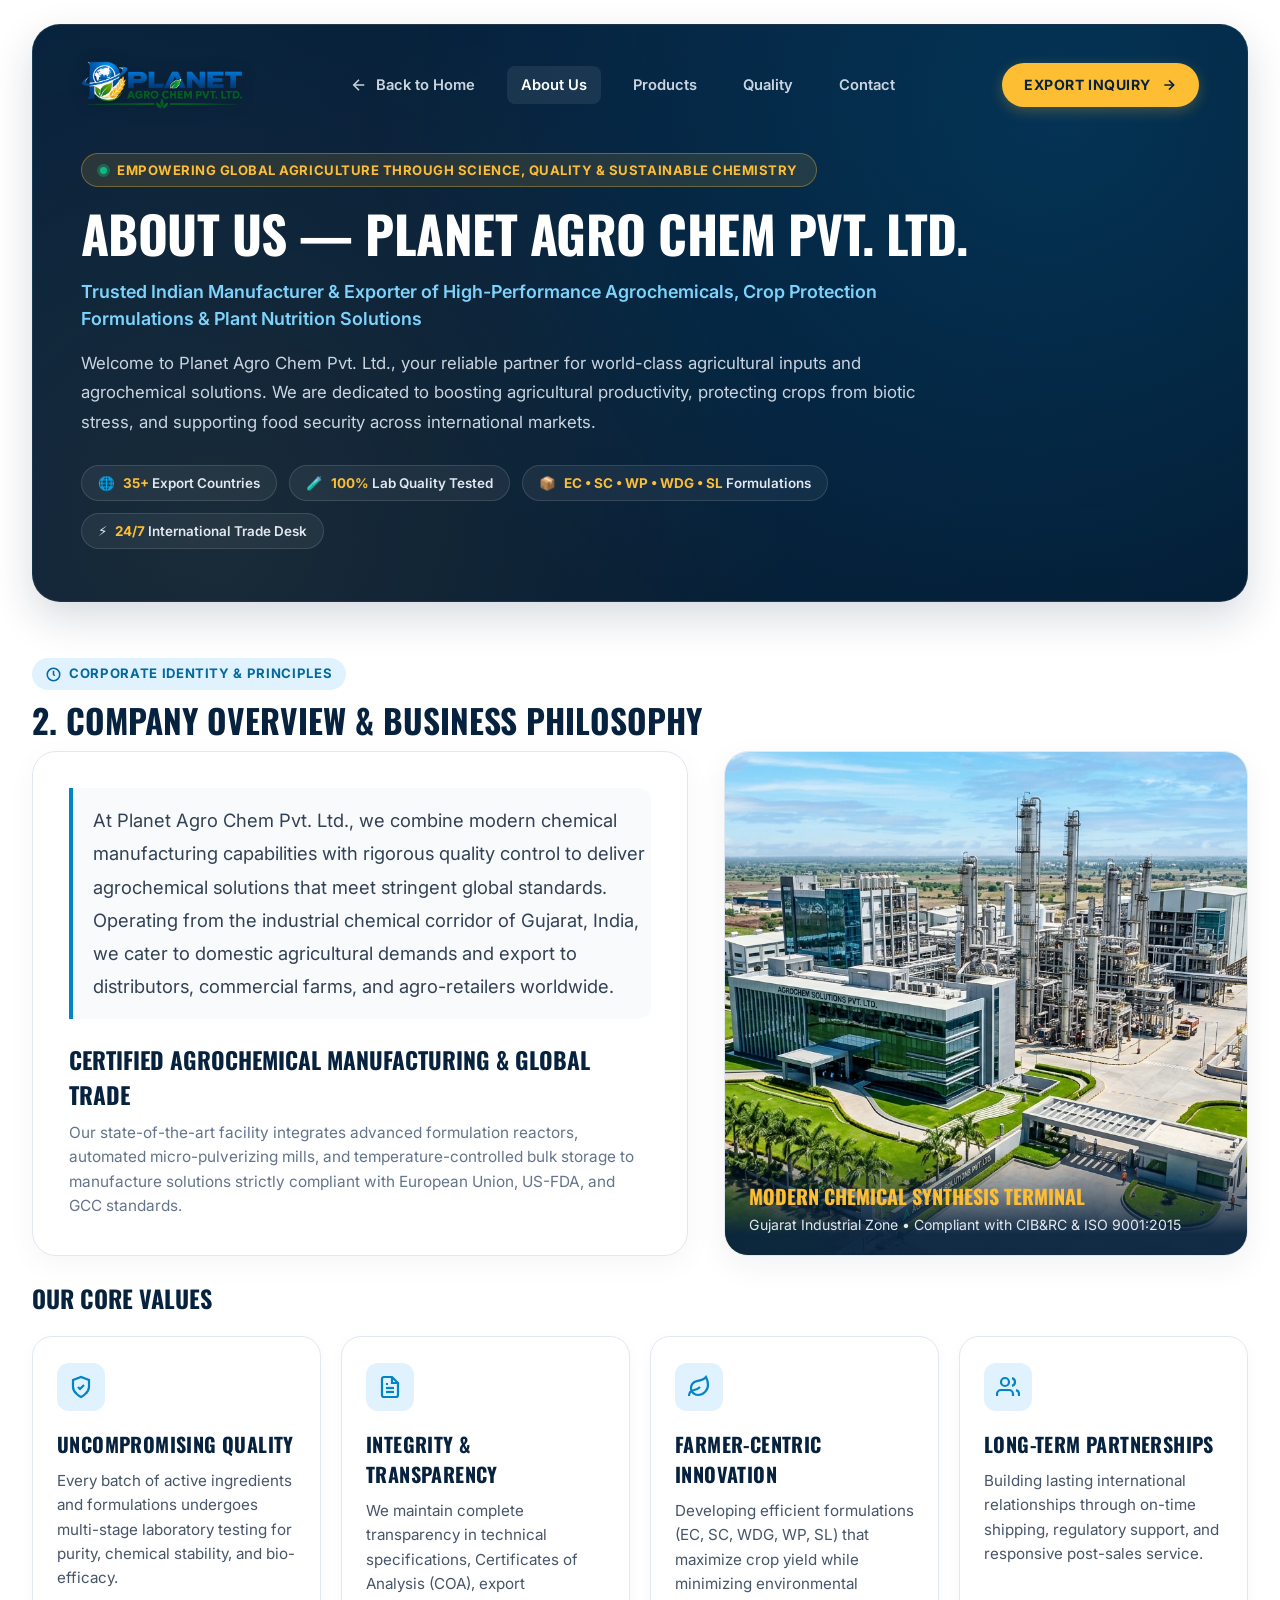
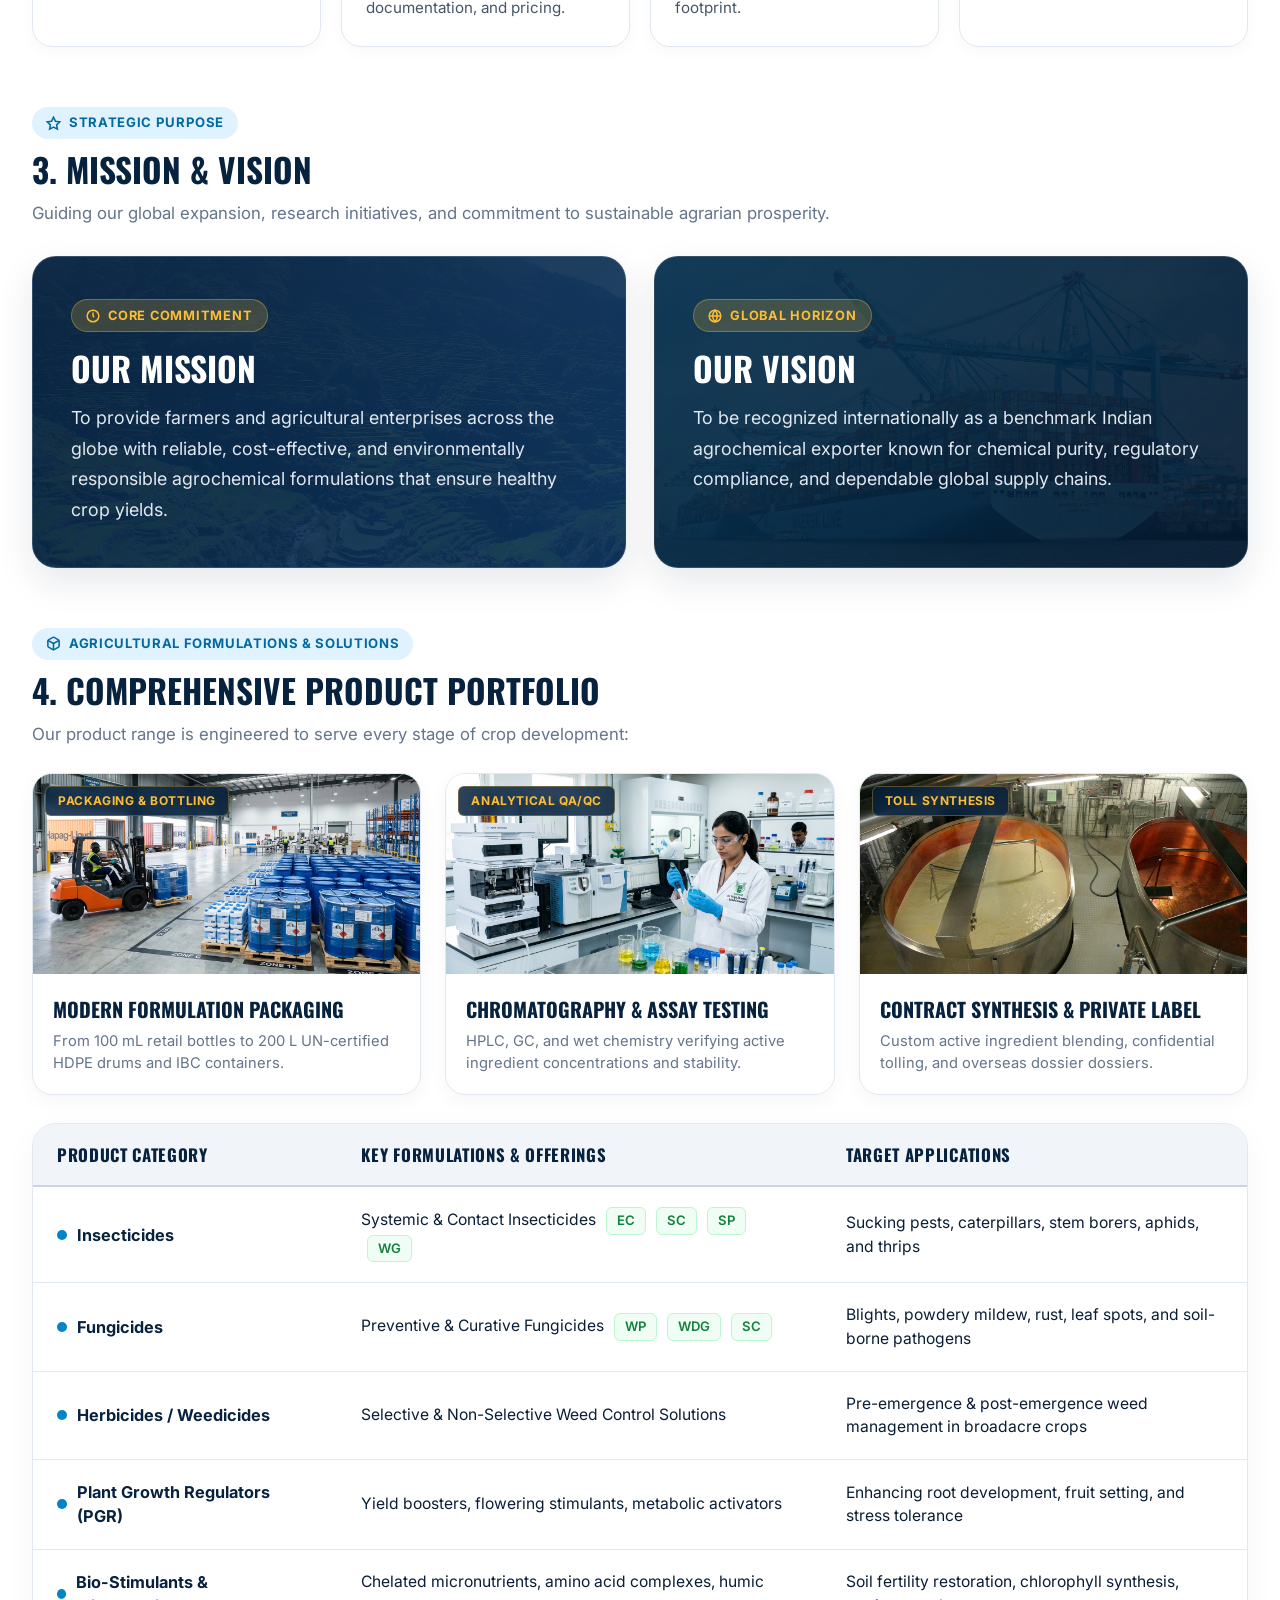
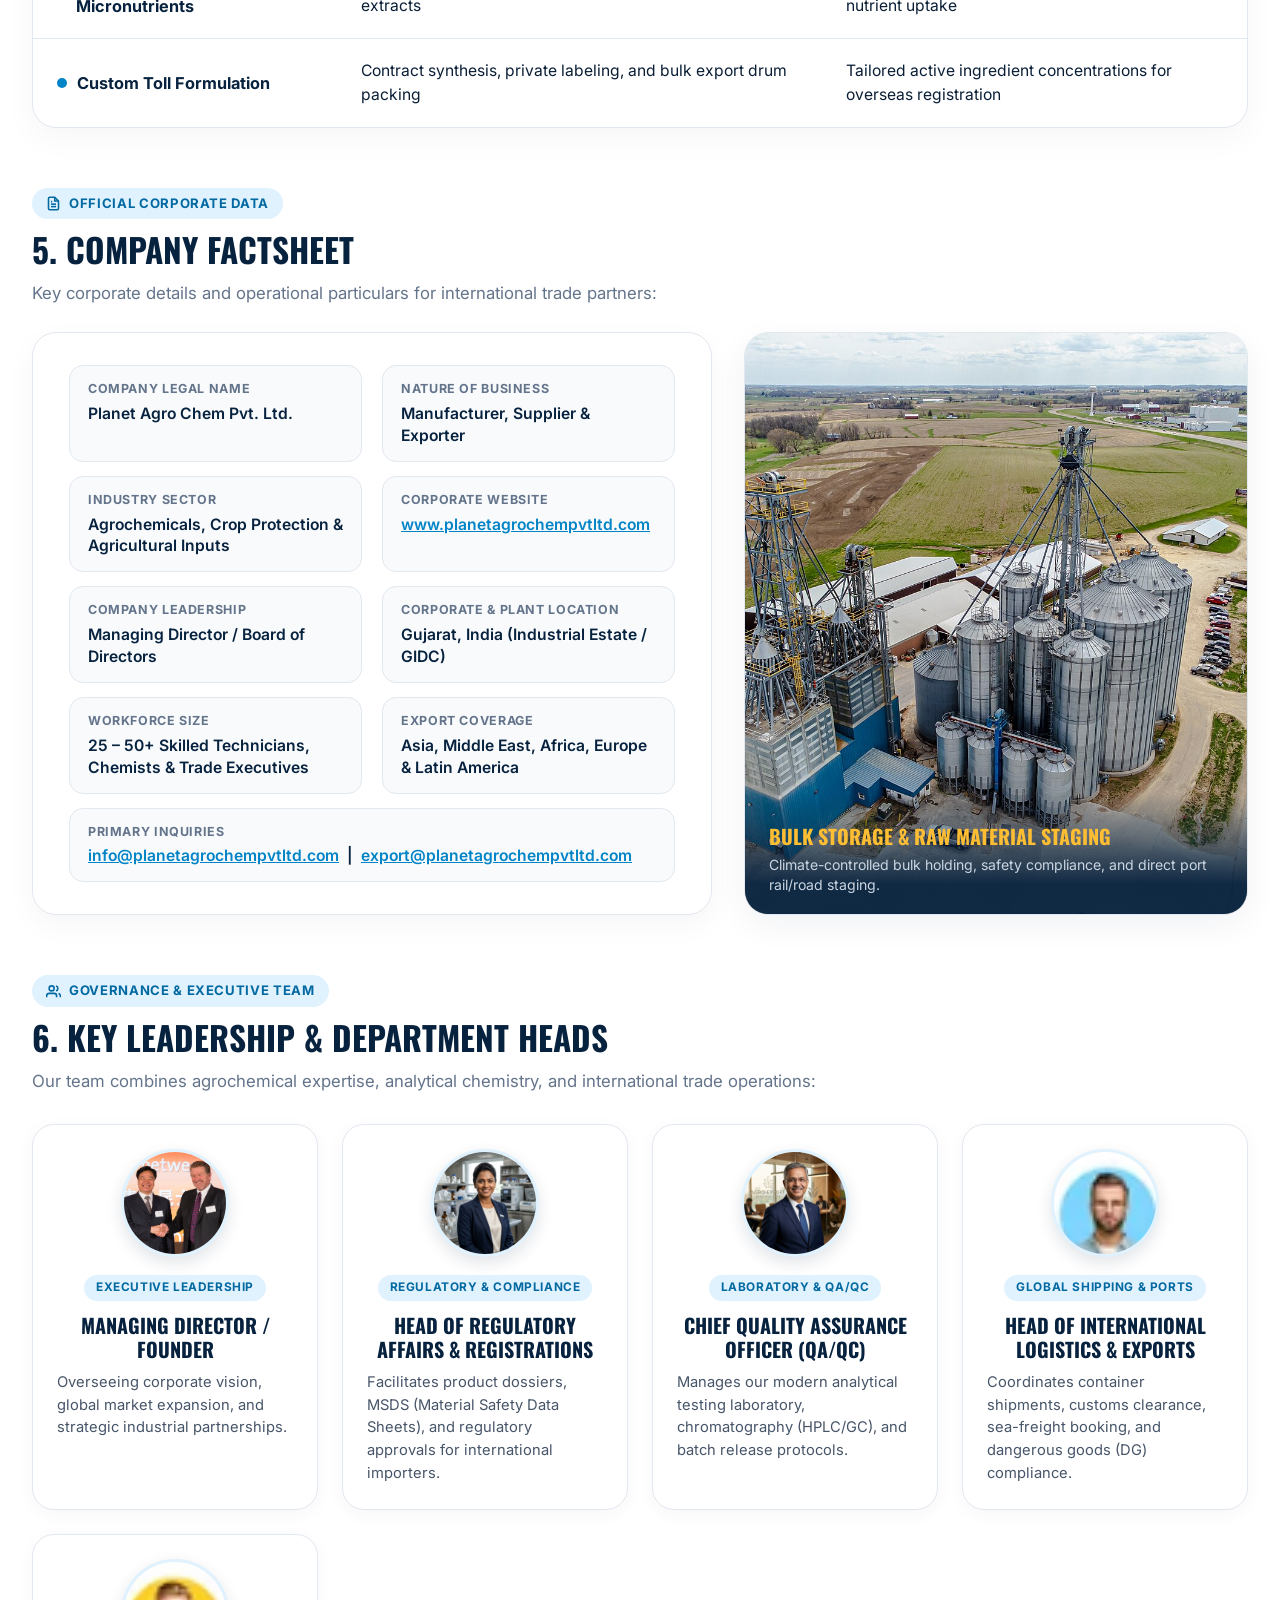
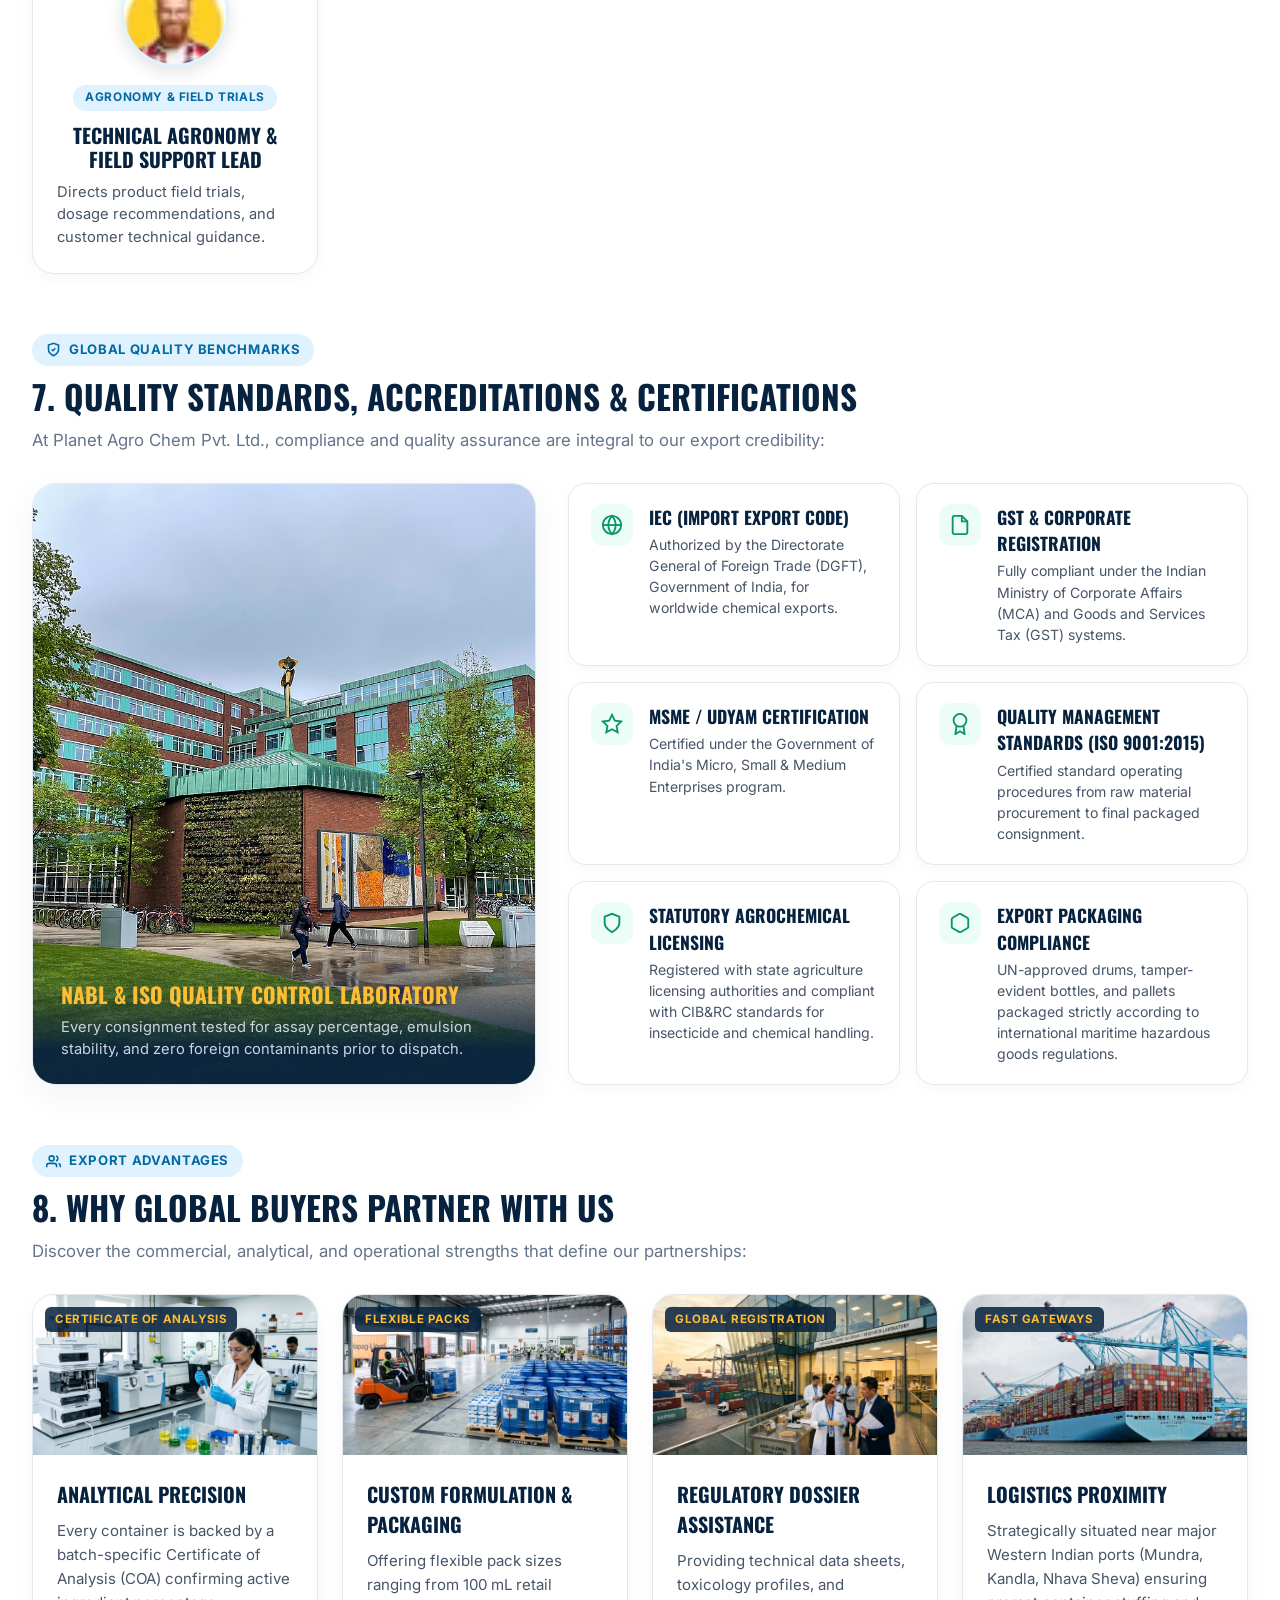
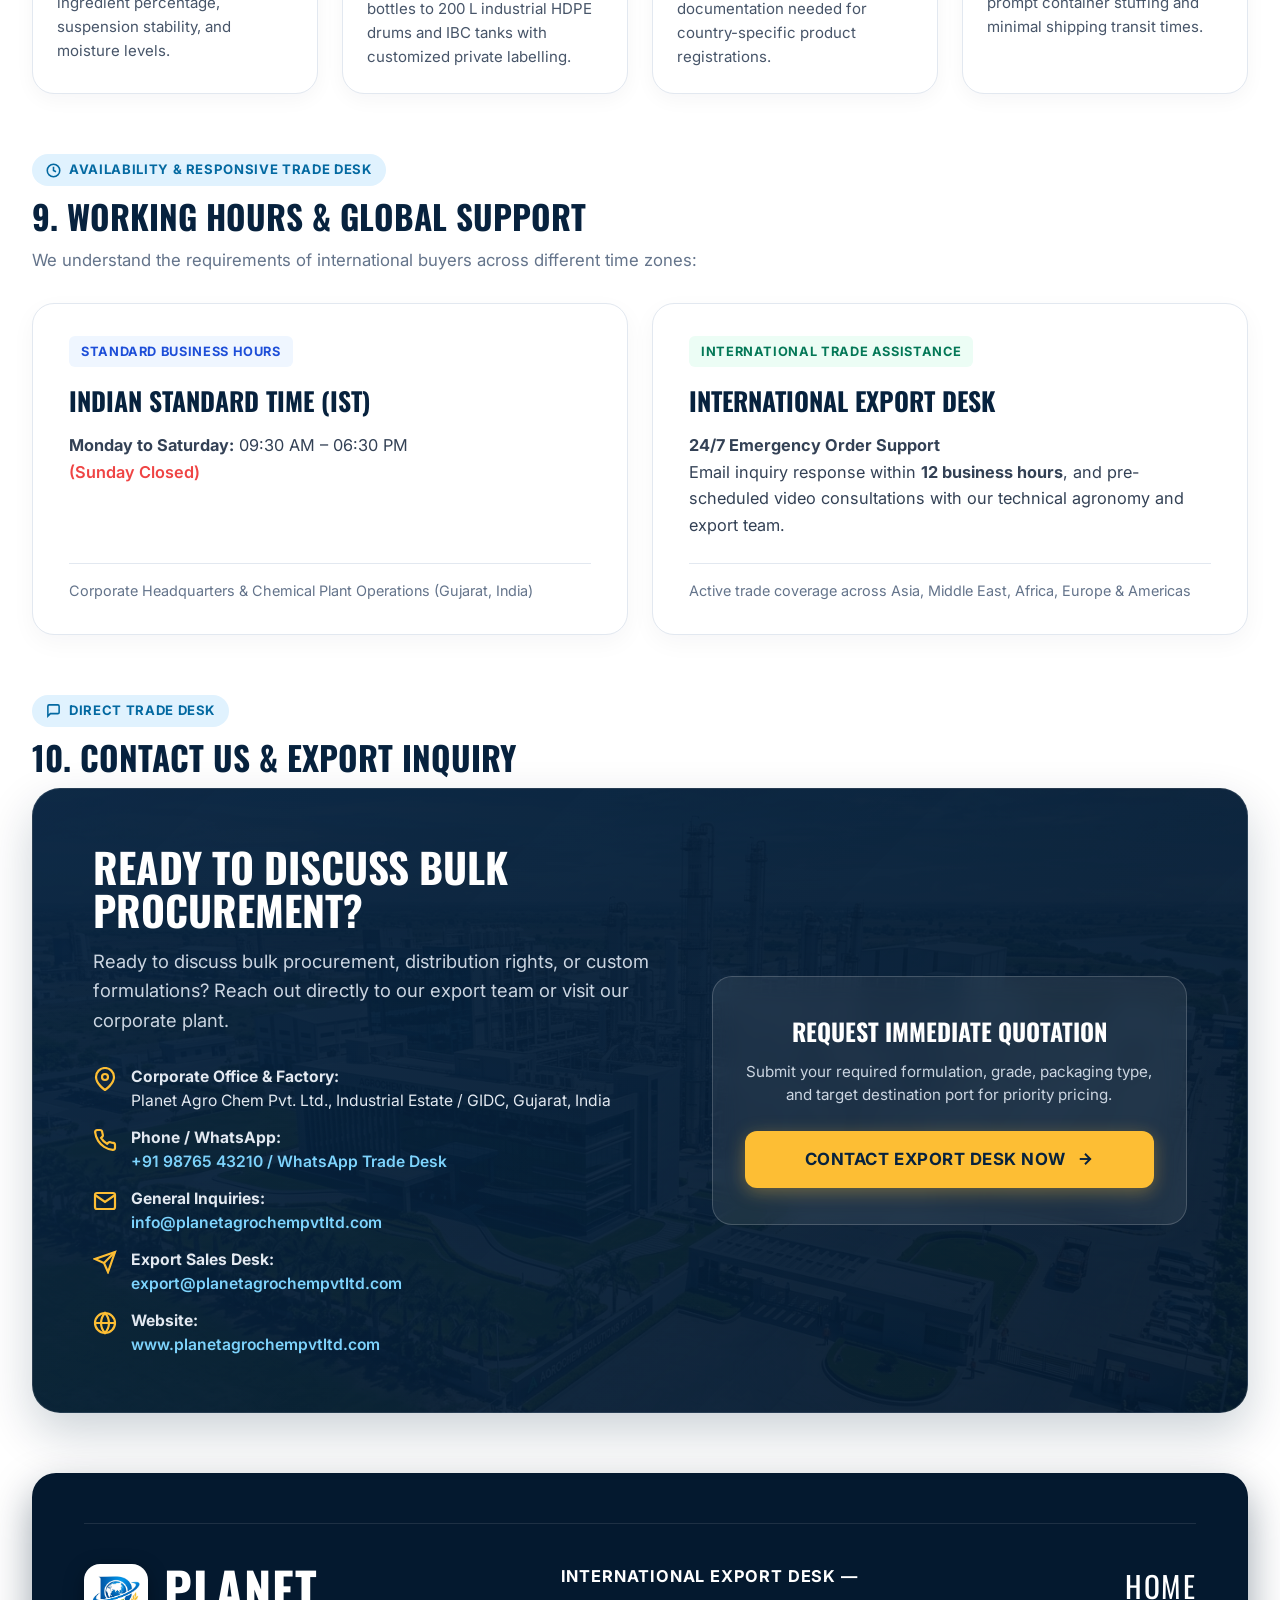
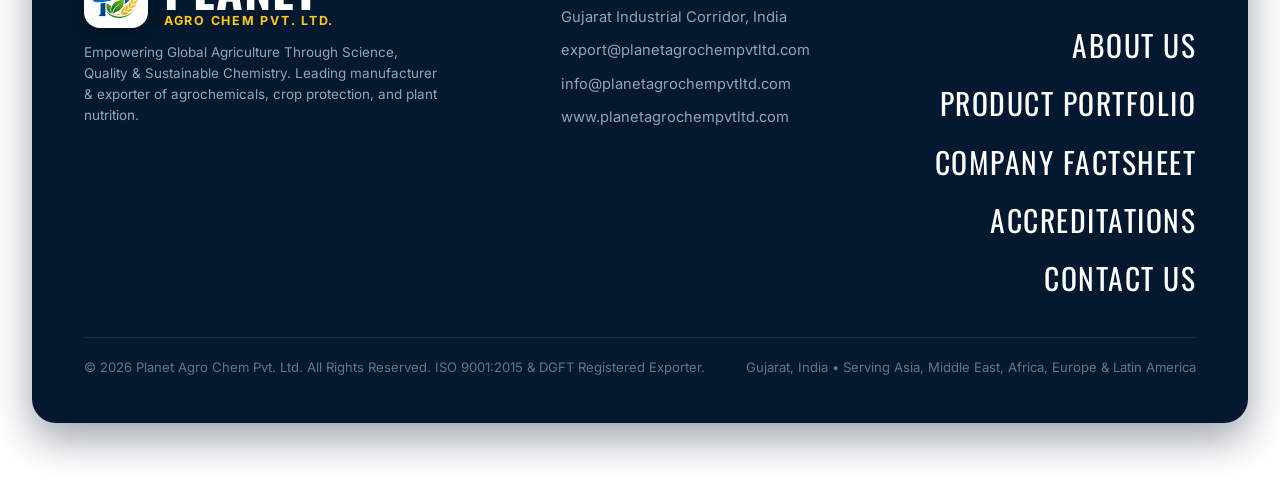
==== commit f4c035b1: "Update website pages, styling, master documentation, and assets" ====
--- a/about.html
+++ b/about.html
@@ -3,240 +3,2092 @@
 <head>
   <meta charset="UTF-8">
   <meta name="viewport" content="width=device-width, initial-scale=1.0">
-  <title>About Us | Planet Agro Chem Pvt. Ltd. - India's Premier Agro Export House</title>
-  <meta name="description" content="Discover Planet Agro Chem Pvt. Ltd. Learn about our 12,000+ farm acres, Buhler Sortex optical sorting facility, in-house NABL assay labs, and global export infrastructure.">
+  <title>About Us | Planet Agro Chem Pvt. Ltd. — Leading Manufacturer &amp; Exporter of Agrochem Solutions</title>
+  <meta name="description" content="Learn about Planet Agro Chem Pvt. Ltd., a trusted Indian manufacturer and global exporter of high-grade agrochemicals, crop protection products, and specialty plant nutrition solutions.">
   <link rel="icon" type="image/png" href="planet-logo.png">
+  <link rel="canonical" href="https://www.planetagrochempvtltd.com/about.html">
   <link rel="preconnect" href="https://fonts.googleapis.com">
   <link rel="preconnect" href="https://fonts.gstatic.com" crossorigin>
-  <link href="https://fonts.googleapis.com/css2?family=Inter:wght@400;500;600;700;800&family=Oswald:wght@600;700&display=swap" rel="stylesheet">
+  <link href="https://fonts.googleapis.com/css2?family=Inter:wght@400;500;600;700;800&family=Oswald:wght@500;600;700&display=swap" rel="stylesheet">
   <link rel="stylesheet" href="styles.css">
   <style>
-    .page-hero-banner {
-      background: linear-gradient(180deg, #07223e 0%, #0b1522 100%);
+    /* =========================================================
+       PLANET AGRO CHEM PVT. LTD. — ABOUT US PAGE STYLES
+       Industrial Precision • Agro-Chemical Export Design System
+       ========================================================= */
+
+    :root {
+      --pac-navy: #07223e;
+      --pac-navy-dark: #04192f;
+      --pac-blue-accent: #0284c7;
+      --pac-gold: #fdbe34;
+      --pac-gold-hover: #e5aa2d;
+      --pac-emerald: #10b981;
+      --pac-slate-bg: #f8fafc;
+      --pac-slate-border: #e2e8f0;
+      --pac-text-muted: #64748b;
+      --pac-text-dark: #0f172a;
+    }
+
+    /* Page Canvas Container */
+    .about-page-canvas {
+      max-width: 1440px;
+      margin: 0 auto;
+      padding: 24px 32px 60px;
+    }
+
+    /* =========================================================
+       1. HERO SECTION BANNER (MINIMAL & REFINED)
+       ========================================================= */
+    .about-hero-card {
+      position: relative;
+      background-color: var(--pac-navy);
+      background-image: 
+        radial-gradient(circle at 85% 15%, rgba(2, 132, 199, 0.22) 0%, transparent 60%),
+        radial-gradient(circle at 15% 90%, rgba(253, 190, 52, 0.08) 0%, transparent 50%),
+        linear-gradient(135deg, #07223e 0%, #04192f 100%);
       color: #ffffff;
-      padding: 60px 48px 80px;
-      border-radius: var(--radius-card);
-      margin-bottom: 40px;
-      position: relative;
+      border-radius: 28px;
+      padding: 36px 48px 52px;
+      margin-bottom: 56px;
+      box-shadow: 0 16px 40px rgba(7, 34, 62, 0.16);
+      border: 1px solid rgba(255, 255, 255, 0.08);
       overflow: hidden;
     }
-    .page-hero-banner::after {
-      content: '';
-      position: absolute;
-      right: 0;
-      top: 0;
-      bottom: 0;
-      width: 45%;
-      background: url('tech-sortex-facility.jpg') center/cover no-repeat;
-      opacity: 0.22;
-      mask-image: linear-gradient(to right, transparent, black);
-      -webkit-mask-image: linear-gradient(to right, transparent, black);
-      pointer-events: none;
-    }
-    .inner-nav-bar {
+
+    /* Subpage Navigation Bar */
+    .subpage-navbar {
       display: flex;
       justify-content: space-between;
       align-items: center;
-      margin-bottom: 50px;
+      margin-bottom: 44px;
       position: relative;
       z-index: 10;
-    }
-    .page-hero-content {
-      max-width: 820px;
+      gap: 20px;
+    }
+
+    .subpage-brand {
+      display: flex;
+      align-items: center;
+      gap: 14px;
+      text-decoration: none;
+    }
+
+    .subpage-brand-logo {
+      height: 48px;
+      width: auto;
+      object-fit: contain;
+      filter: drop-shadow(0 2px 8px rgba(0, 0, 0, 0.2));
+    }
+
+    .subpage-nav-links {
+      display: flex;
+      align-items: center;
+      gap: 18px;
+    }
+
+    .subpage-nav-link {
+      display: inline-flex;
+      align-items: center;
+      gap: 8px;
+      color: #cbd5e1;
+      font-size: 0.92rem;
+      font-weight: 600;
+      text-decoration: none;
+      transition: color 0.2s ease, background 0.2s ease;
+      padding: 8px 14px;
+      border-radius: 8px;
+    }
+
+    .subpage-nav-link:hover,
+    .subpage-nav-link.active {
+      color: #ffffff;
+      background: rgba(255, 255, 255, 0.08);
+    }
+
+    .subpage-nav-cta {
+      display: inline-flex;
+      align-items: center;
+      gap: 10px;
+      background: var(--pac-gold);
+      color: #07223e;
+      font-weight: 700;
+      font-size: 0.88rem;
+      text-transform: uppercase;
+      letter-spacing: 0.04em;
+      padding: 11px 22px;
+      border-radius: 999px;
+      text-decoration: none;
+      transition: all 0.25s ease;
+      box-shadow: 0 4px 14px rgba(253, 190, 52, 0.25);
+    }
+
+    .subpage-nav-cta:hover {
+      background: var(--pac-gold-hover);
+      transform: translateY(-2px);
+      box-shadow: 0 8px 20px rgba(253, 190, 52, 0.35);
+    }
+
+    /* Minimal Hero Content Body */
+    .hero-minimal-body {
       position: relative;
       z-index: 10;
-    }
-    .page-hero-title {
+      max-width: 960px;
+    }
+
+    .hero-eyebrow-minimal {
+      display: inline-flex;
+      align-items: center;
+      gap: 10px;
+      background: rgba(253, 190, 52, 0.12);
+      border: 1px solid rgba(253, 190, 52, 0.35);
+      color: var(--pac-gold);
+      padding: 7px 18px;
+      border-radius: 999px;
+      font-size: 0.82rem;
+      font-weight: 700;
+      letter-spacing: 0.04em;
+      text-transform: uppercase;
+      margin-bottom: 20px;
+      line-height: 1.4;
+    }
+
+    .live-dot {
+      width: 7px;
+      height: 7px;
+      border-radius: 50%;
+      background: var(--pac-emerald);
+      box-shadow: 0 0 0 3px rgba(16, 185, 129, 0.35);
+      animation: pulseLive 2s infinite ease-in-out;
+      flex-shrink: 0;
+    }
+
+    @keyframes pulseLive {
+      0%, 100% { opacity: 1; transform: scale(1); }
+      50% { opacity: 0.6; transform: scale(1.3); }
+    }
+
+    .hero-minimal-title {
       font-family: var(--font-display);
-      font-size: clamp(2.5rem, 4vw, 4.2rem);
-      font-weight: 700;
-      text-transform: uppercase;
-      line-height: 0.98;
-      margin-bottom: 20px;
+      font-size: clamp(2.3rem, 4vw, 3.8rem);
+      font-weight: 700;
+      line-height: 1.05;
+      text-transform: uppercase;
+      letter-spacing: -0.01em;
       color: #ffffff;
-    }
-    .page-hero-desc {
+      margin-bottom: 18px;
+    }
+
+    .hero-minimal-subheadline {
+      font-size: clamp(1.05rem, 1.4vw, 1.25rem);
+      font-weight: 600;
+      color: #7dd3fc;
+      line-height: 1.5;
+      margin-bottom: 16px;
+      max-width: 900px;
+    }
+
+    .hero-minimal-welcome {
+      font-size: 1.05rem;
+      color: #cbd5e1;
+      line-height: 1.75;
+      max-width: 860px;
+      margin-bottom: 28px;
+    }
+
+    /* Minimal Quick Attributes Row */
+    .hero-minimal-badges {
+      display: flex;
+      flex-wrap: wrap;
+      align-items: center;
+      gap: 12px;
+    }
+
+    .hero-pill-badge {
+      display: inline-flex;
+      align-items: center;
+      gap: 8px;
+      background: rgba(255, 255, 255, 0.06);
+      border: 1px solid rgba(255, 255, 255, 0.12);
+      color: #e2e8f0;
+      padding: 7px 16px;
+      border-radius: 999px;
+      font-size: 0.84rem;
+      font-weight: 600;
+      transition: all 0.2s ease;
+    }
+
+    .hero-pill-badge:hover {
+      background: rgba(255, 255, 255, 0.1);
+      border-color: rgba(255, 255, 255, 0.22);
+      color: #ffffff;
+    }
+
+    .hero-pill-badge strong {
+      color: var(--pac-gold);
+    }
+
+    /* Shared Section Header Styling */
+    .content-section {
+      margin-bottom: 60px;
+    }
+
+    .section-pill-tag {
+      display: inline-flex;
+      align-items: center;
+      gap: 8px;
+      padding: 6px 14px;
+      background: #e0f2fe;
+      color: #0369a1;
+      border-radius: 999px;
+      font-size: 0.82rem;
+      font-weight: 700;
+      text-transform: uppercase;
+      letter-spacing: 0.05em;
+      margin-bottom: 12px;
+    }
+
+    .section-headline {
+      font-family: var(--font-display);
+      font-size: clamp(1.8rem, 2.6vw, 2.5rem);
+      font-weight: 700;
+      color: var(--pac-navy);
+      text-transform: uppercase;
+      line-height: 1.12;
+      margin-bottom: 12px;
+    }
+
+    .section-subtext {
+      font-size: 1.05rem;
+      color: var(--pac-text-muted);
+      line-height: 1.65;
+      max-width: 820px;
+    }
+
+    /* =========================================================
+       2. COMPANY OVERVIEW & VALUES SECTION (WITH FACILITY IMAGE)
+       ========================================================= */
+    .overview-split-layout {
+      display: grid;
+      grid-template-columns: 1.25fr 1fr;
+      gap: 36px;
+      align-items: stretch;
+      margin-bottom: 24px;
+    }
+
+    .overview-narrative-card {
+      background: #ffffff;
+      border: 1px solid var(--pac-slate-border);
+      border-radius: 24px;
+      padding: 36px;
+      box-shadow: 0 8px 30px rgba(7, 34, 62, 0.04);
+      display: flex;
+      flex-direction: column;
+      justify-content: space-between;
+    }
+
+    .overview-lead-paragraph {
+      font-size: 1.15rem;
+      color: #334155;
+      line-height: 1.8;
+      border-left: 4px solid var(--pac-blue-accent);
+      padding-left: 20px;
+      background: #f8fafc;
+      padding-top: 16px;
+      padding-bottom: 16px;
+      border-radius: 0 12px 12px 0;
+      margin-bottom: 24px;
+    }
+
+    .overview-visual-card {
+      position: relative;
+      border-radius: 24px;
+      overflow: hidden;
+      border: 1px solid var(--pac-slate-border);
+      box-shadow: 0 10px 32px rgba(7, 34, 62, 0.06);
+      display: flex;
+      flex-direction: column;
+    }
+
+    .overview-facility-img {
+      width: 100%;
+      height: 100%;
+      min-height: 380px;
+      object-fit: cover;
+      display: block;
+      transition: transform 0.5s ease;
+    }
+
+    .overview-visual-card:hover .overview-facility-img {
+      transform: scale(1.03);
+    }
+
+    .overview-img-overlay {
+      position: absolute;
+      bottom: 0;
+      left: 0;
+      right: 0;
+      background: linear-gradient(180deg, transparent 0%, rgba(7, 34, 62, 0.95) 80%);
+      padding: 32px 24px 20px;
+      color: #ffffff;
+    }
+
+    .overview-img-overlay h4 {
+      font-family: var(--font-display);
+      font-size: 1.25rem;
+      font-weight: 700;
+      text-transform: uppercase;
+      color: var(--pac-gold);
+      margin-bottom: 4px;
+    }
+
+    .overview-img-overlay p {
+      font-size: 0.88rem;
+      color: #e2e8f0;
+      line-height: 1.4;
+    }
+
+    /* Core Values 4-Grid */
+    .values-grid {
+      display: grid;
+      grid-template-columns: repeat(auto-fit, minmax(260px, 1fr));
+      gap: 20px;
+    }
+
+    .value-card {
+      background: #ffffff;
+      border: 1px solid var(--pac-slate-border);
+      border-radius: 20px;
+      padding: 26px 24px;
+      transition: all 0.25s ease;
+      display: flex;
+      flex-direction: column;
+      box-shadow: 0 4px 16px rgba(7, 34, 62, 0.03);
+    }
+
+    .value-card:hover {
+      border-color: #cbd5e1;
+      transform: translateY(-4px);
+      box-shadow: 0 14px 28px rgba(7, 34, 62, 0.08);
+    }
+
+    .value-card-icon {
+      width: 48px;
+      height: 48px;
+      border-radius: 12px;
+      background: #e0f2fe;
+      color: var(--pac-blue-accent);
+      display: flex;
+      align-items: center;
+      justify-content: center;
+      margin-bottom: 18px;
+    }
+
+    .value-card-title {
+      font-family: var(--font-display);
+      font-size: 1.25rem;
+      font-weight: 700;
+      color: var(--pac-navy);
+      text-transform: uppercase;
+      letter-spacing: 0.02em;
+      margin-bottom: 10px;
+    }
+
+    .value-card-desc {
+      font-size: 0.95rem;
+      color: #475569;
+      line-height: 1.6;
+      flex: 1;
+    }
+
+    /* =========================================================
+       3. MISSION & VISION (WITH IMAGE ACCENTS)
+       ========================================================= */
+    .mission-vision-grid {
+      display: grid;
+      grid-template-columns: repeat(2, 1fr);
+      gap: 28px;
+      margin-bottom: 56px;
+    }
+
+    .mv-card {
+      position: relative;
+      border-radius: 24px;
+      padding: 42px 38px;
+      overflow: hidden;
+      display: flex;
+      flex-direction: column;
+      justify-content: space-between;
+      box-shadow: 0 14px 36px rgba(7, 34, 62, 0.1);
+      border: 1px solid rgba(255, 255, 255, 0.12);
+    }
+
+    .mv-card.mission {
+      background: 
+        linear-gradient(135deg, rgba(7, 34, 62, 0.94) 0%, rgba(12, 51, 94, 0.90) 100%),
+        url('process-01-sourcing.jpg') center/cover no-repeat;
+      color: #ffffff;
+    }
+
+    .mv-card.vision {
+      background: 
+        linear-gradient(135deg, rgba(6, 49, 79, 0.94) 0%, rgba(4, 25, 47, 0.90) 100%),
+        url('process-05-port.jpg') center/cover no-repeat;
+      color: #ffffff;
+    }
+
+    .mv-badge {
+      display: inline-flex;
+      align-items: center;
+      gap: 8px;
+      background: rgba(253, 190, 52, 0.2);
+      color: var(--pac-gold);
+      padding: 6px 14px;
+      border-radius: 999px;
+      font-size: 0.8rem;
+      font-weight: 700;
+      text-transform: uppercase;
+      letter-spacing: 0.06em;
+      margin-bottom: 18px;
+      align-self: flex-start;
+      border: 1px solid rgba(253, 190, 52, 0.35);
+    }
+
+    .mv-title {
+      font-family: var(--font-display);
+      font-size: 2.1rem;
+      font-weight: 700;
+      text-transform: uppercase;
+      line-height: 1.1;
+      margin-bottom: 16px;
+      color: #ffffff;
+    }
+
+    .mv-text {
+      font-size: 1.12rem;
+      color: #e2e8f0;
+      line-height: 1.7;
+    }
+
+    /* =========================================================
+       4. COMPREHENSIVE PRODUCT PORTFOLIO (WITH VISUAL CARDS)
+       ========================================================= */
+    .portfolio-visual-showcase {
+      display: grid;
+      grid-template-columns: repeat(3, 1fr);
+      gap: 24px;
+      margin-bottom: 28px;
+    }
+
+    .portfolio-photo-card {
+      background: #ffffff;
+      border: 1px solid var(--pac-slate-border);
+      border-radius: 20px;
+      overflow: hidden;
+      box-shadow: 0 6px 20px rgba(7, 34, 62, 0.04);
+      transition: all 0.3s ease;
+      display: flex;
+      flex-direction: column;
+    }
+
+    .portfolio-photo-card:hover {
+      transform: translateY(-4px);
+      box-shadow: 0 16px 36px rgba(7, 34, 62, 0.08);
+      border-color: #cbd5e1;
+    }
+
+    .portfolio-card-img-wrap {
+      width: 100%;
+      height: 200px;
+      overflow: hidden;
+      position: relative;
+    }
+
+    .portfolio-card-img {
+      width: 100%;
+      height: 100%;
+      object-fit: cover;
+      display: block;
+      transition: transform 0.4s ease;
+    }
+
+    .portfolio-photo-card:hover .portfolio-card-img {
+      transform: scale(1.05);
+    }
+
+    .portfolio-card-badge {
+      position: absolute;
+      top: 12px;
+      left: 12px;
+      background: rgba(7, 34, 62, 0.85);
+      backdrop-filter: blur(6px);
+      color: var(--pac-gold);
+      font-size: 0.75rem;
+      font-weight: 700;
+      text-transform: uppercase;
+      letter-spacing: 0.05em;
+      padding: 5px 12px;
+      border-radius: 6px;
+      border: 1px solid rgba(253, 190, 52, 0.3);
+    }
+
+    .portfolio-card-body {
+      padding: 20px;
+      flex: 1;
+      display: flex;
+      flex-direction: column;
+      justify-content: space-between;
+    }
+
+    .portfolio-card-body h4 {
+      font-family: var(--font-display);
+      font-size: 1.25rem;
+      font-weight: 700;
+      color: var(--pac-navy);
+      text-transform: uppercase;
+      margin-bottom: 6px;
+    }
+
+    .portfolio-card-body p {
+      font-size: 0.92rem;
+      color: var(--pac-text-muted);
+      line-height: 1.5;
+    }
+
+    /* Product Portfolio Table */
+    .portfolio-table-card {
+      background: #ffffff;
+      border: 1px solid var(--pac-slate-border);
+      border-radius: 24px;
+      overflow: hidden;
+      box-shadow: 0 10px 32px rgba(7, 34, 62, 0.04);
+      margin-bottom: 56px;
+    }
+
+    .table-responsive-wrapper {
+      width: 100%;
+      overflow-x: auto;
+    }
+
+    .portfolio-table {
+      width: 100%;
+      border-collapse: collapse;
+      text-align: left;
+    }
+
+    .portfolio-table th {
+      background: #f1f5f9;
+      color: var(--pac-navy);
+      font-family: var(--font-display);
+      font-size: 1.05rem;
+      font-weight: 700;
+      text-transform: uppercase;
+      letter-spacing: 0.04em;
+      padding: 18px 24px;
+      border-bottom: 2px solid #cbd5e1;
+    }
+
+    .portfolio-table td {
+      padding: 20px 24px;
+      border-bottom: 1px solid var(--pac-slate-border);
+      font-size: 0.98rem;
+      vertical-align: middle;
+    }
+
+    .portfolio-table tr:last-child td {
+      border-bottom: none;
+    }
+
+    .portfolio-table tr:hover td {
+      background: #f8fafc;
+    }
+
+    .product-category-tag {
+      display: inline-flex;
+      align-items: center;
+      gap: 10px;
+      font-weight: 700;
+      color: var(--pac-navy);
+      font-size: 1.02rem;
+    }
+
+    .category-icon-bullet {
+      width: 10px;
+      height: 10px;
+      border-radius: 50%;
+      background: var(--pac-blue-accent);
+    }
+
+    .formulation-pill {
+      display: inline-block;
+      background: #f0fdf4;
+      color: #15803d;
+      border: 1px solid #bbf7d0;
+      padding: 3px 10px;
+      border-radius: 6px;
+      font-size: 0.82rem;
+      font-weight: 600;
+      margin-left: 6px;
+    }
+
+    /* =========================================================
+       5. COMPANY FACTSHEET (WITH SILOS & REACTOR IMAGE)
+       ========================================================= */
+    .factsheet-split-layout {
+      display: grid;
+      grid-template-columns: 1.35fr 1fr;
+      gap: 32px;
+      align-items: stretch;
+      margin-bottom: 56px;
+    }
+
+    .factsheet-card {
+      background: #ffffff;
+      border: 1px solid var(--pac-slate-border);
+      border-radius: 24px;
+      padding: 32px 36px;
+      box-shadow: 0 10px 30px rgba(7, 34, 62, 0.04);
+    }
+
+    .factsheet-grid {
+      display: grid;
+      grid-template-columns: repeat(2, 1fr);
+      gap: 14px 20px;
+    }
+
+    .factsheet-row {
+      display: flex;
+      flex-direction: column;
+      background: var(--pac-slate-bg);
+      border: 1px solid var(--pac-slate-border);
+      border-radius: 14px;
+      padding: 14px 18px;
+      transition: all 0.2s ease;
+    }
+
+    .factsheet-row:hover {
+      background: #ffffff;
+      border-color: #cbd5e1;
+      box-shadow: 0 4px 14px rgba(7, 34, 62, 0.04);
+    }
+
+    .factsheet-particular {
+      font-size: 0.78rem;
+      font-weight: 700;
+      color: var(--pac-text-muted);
+      text-transform: uppercase;
+      letter-spacing: 0.05em;
+      margin-bottom: 4px;
+    }
+
+    .factsheet-detail {
+      font-size: 0.98rem;
+      font-weight: 600;
+      color: var(--pac-navy);
+      line-height: 1.4;
+    }
+
+    .factsheet-detail a {
+      color: var(--pac-blue-accent);
+      text-decoration: underline;
+    }
+
+    .factsheet-image-showcase {
+      position: relative;
+      border-radius: 24px;
+      overflow: hidden;
+      border: 1px solid var(--pac-slate-border);
+      box-shadow: 0 10px 32px rgba(7, 34, 62, 0.06);
+      display: flex;
+      flex-direction: column;
+    }
+
+    .factsheet-photo {
+      width: 100%;
+      height: 100%;
+      min-height: 380px;
+      object-fit: cover;
+      display: block;
+      transition: transform 0.5s ease;
+    }
+
+    .factsheet-image-showcase:hover .factsheet-photo {
+      transform: scale(1.03);
+    }
+
+    .factsheet-photo-caption {
+      position: absolute;
+      bottom: 0;
+      left: 0;
+      right: 0;
+      background: linear-gradient(180deg, transparent 0%, rgba(7, 34, 62, 0.94) 75%);
+      padding: 28px 24px 20px;
+      color: #ffffff;
+    }
+
+    .factsheet-photo-caption h4 {
+      font-family: var(--font-display);
+      font-size: 1.25rem;
+      font-weight: 700;
+      color: var(--pac-gold);
+      text-transform: uppercase;
+      margin-bottom: 4px;
+    }
+
+    .factsheet-photo-caption p {
+      font-size: 0.88rem;
+      color: #cbd5e1;
+      line-height: 1.4;
+    }
+
+    /* =========================================================
+       6. KEY LEADERSHIP & DEPARTMENT HEADS (WITH REAL PORTRAITS)
+       ========================================================= */
+    .leadership-grid {
+      display: grid;
+      grid-template-columns: repeat(auto-fit, minmax(260px, 1fr));
+      gap: 24px;
+      margin-bottom: 56px;
+    }
+
+    .leader-card {
+      background: #ffffff;
+      border: 1px solid var(--pac-slate-border);
+      border-radius: 22px;
+      padding: 24px;
+      transition: all 0.25s ease;
+      display: flex;
+      flex-direction: column;
+      box-shadow: 0 4px 18px rgba(7, 34, 62, 0.04);
+      text-align: center;
+      align-items: center;
+    }
+
+    .leader-card:hover {
+      border-color: var(--pac-blue-accent);
+      transform: translateY(-5px);
+      box-shadow: 0 16px 36px rgba(7, 34, 62, 0.1);
+    }
+
+    .leader-avatar-frame {
+      width: 108px;
+      height: 108px;
+      border-radius: 50%;
+      overflow: hidden;
+      margin-bottom: 18px;
+      border: 3px solid #e0f2fe;
+      box-shadow: 0 6px 16px rgba(7, 34, 62, 0.12);
+      background: #f1f5f9;
+      flex-shrink: 0;
+    }
+
+    .leader-avatar-img {
+      width: 100%;
+      height: 100%;
+      object-fit: cover;
+      display: block;
+      transition: transform 0.3s ease;
+    }
+
+    .leader-card:hover .leader-avatar-img {
+      transform: scale(1.08);
+    }
+
+    .leader-role-badge {
+      display: inline-flex;
+      align-items: center;
+      gap: 6px;
+      background: #e0f2fe;
+      color: #0369a1;
+      padding: 4px 12px;
+      border-radius: 999px;
+      font-size: 0.74rem;
+      font-weight: 700;
+      text-transform: uppercase;
+      letter-spacing: 0.05em;
+      margin-bottom: 12px;
+    }
+
+    .leader-title {
+      font-family: var(--font-display);
+      font-size: 1.25rem;
+      font-weight: 700;
+      color: var(--pac-navy);
+      text-transform: uppercase;
+      margin-bottom: 10px;
+      line-height: 1.2;
+    }
+
+    .leader-desc {
+      font-size: 0.92rem;
+      color: #475569;
+      line-height: 1.55;
+      flex: 1;
+      text-align: left;
+    }
+
+    /* =========================================================
+       7. QUALITY STANDARDS & ACCREDITATIONS (WITH LAB SPOTLIGHT)
+       ========================================================= */
+    .quality-layout-grid {
+      display: grid;
+      grid-template-columns: 1fr 1.35fr;
+      gap: 32px;
+      align-items: stretch;
+      margin-bottom: 56px;
+    }
+
+    .quality-lab-spotlight {
+      position: relative;
+      border-radius: 24px;
+      overflow: hidden;
+      border: 1px solid var(--pac-slate-border);
+      box-shadow: 0 10px 32px rgba(7, 34, 62, 0.06);
+      display: flex;
+      flex-direction: column;
+    }
+
+    .quality-lab-img {
+      width: 100%;
+      height: 100%;
+      min-height: 440px;
+      object-fit: cover;
+      display: block;
+      transition: transform 0.5s ease;
+    }
+
+    .quality-lab-spotlight:hover .quality-lab-img {
+      transform: scale(1.03);
+    }
+
+    .quality-lab-overlay {
+      position: absolute;
+      bottom: 0;
+      left: 0;
+      right: 0;
+      background: linear-gradient(180deg, transparent 0%, rgba(7, 34, 62, 0.96) 75%);
+      padding: 32px 28px 24px;
+      color: #ffffff;
+    }
+
+    .quality-lab-overlay h4 {
+      font-family: var(--font-display);
+      font-size: 1.35rem;
+      font-weight: 700;
+      color: var(--pac-gold);
+      text-transform: uppercase;
+      margin-bottom: 6px;
+    }
+
+    .quality-lab-overlay p {
+      font-size: 0.92rem;
+      color: #cbd5e1;
+      line-height: 1.5;
+    }
+
+    .certs-grid {
+      display: grid;
+      grid-template-columns: repeat(2, 1fr);
+      gap: 16px;
+    }
+
+    .cert-card {
+      background: #ffffff;
+      border: 1px solid var(--pac-slate-border);
+      border-radius: 18px;
+      padding: 20px 22px;
+      display: flex;
+      gap: 16px;
+      align-items: flex-start;
+      transition: all 0.25s ease;
+      box-shadow: 0 4px 14px rgba(7, 34, 62, 0.03);
+    }
+
+    .cert-card:hover {
+      border-color: var(--pac-blue-accent);
+      transform: translateY(-2px);
+      box-shadow: 0 10px 24px rgba(7, 34, 62, 0.08);
+    }
+
+    .cert-icon-wrap {
+      width: 42px;
+      height: 42px;
+      border-radius: 12px;
+      background: #ecfdf5;
+      color: #059669;
+      display: flex;
+      align-items: center;
+      justify-content: center;
+      flex-shrink: 0;
+    }
+
+    .cert-card-body h4 {
+      font-family: var(--font-display);
+      font-size: 1.1rem;
+      font-weight: 700;
+      color: var(--pac-navy);
+      text-transform: uppercase;
+      margin-bottom: 4px;
+    }
+
+    .cert-card-body p {
+      font-size: 0.88rem;
+      color: #475569;
+      line-height: 1.5;
+    }
+
+    /* =========================================================
+       8. WHY GLOBAL BUYERS PARTNER WITH US (WITH PHOTO THUMBNAILS)
+       ========================================================= */
+    .partner-grid {
+      display: grid;
+      grid-template-columns: repeat(auto-fit, minmax(280px, 1fr));
+      gap: 24px;
+      margin-bottom: 56px;
+    }
+
+    .partner-card {
+      background: #ffffff;
+      border: 1px solid var(--pac-slate-border);
+      border-radius: 22px;
+      overflow: hidden;
+      transition: all 0.25s ease;
+      display: flex;
+      flex-direction: column;
+      box-shadow: 0 6px 20px rgba(7, 34, 62, 0.04);
+    }
+
+    .partner-card:hover {
+      border-color: #cbd5e1;
+      transform: translateY(-5px);
+      box-shadow: 0 16px 36px rgba(7, 34, 62, 0.1);
+    }
+
+    .partner-thumb-wrap {
+      width: 100%;
+      height: 160px;
+      overflow: hidden;
+      position: relative;
+    }
+
+    .partner-thumb-img {
+      width: 100%;
+      height: 100%;
+      object-fit: cover;
+      display: block;
+      transition: transform 0.4s ease;
+    }
+
+    .partner-card:hover .partner-thumb-img {
+      transform: scale(1.06);
+    }
+
+    .partner-badge-mini {
+      position: absolute;
+      top: 12px;
+      left: 12px;
+      background: rgba(7, 34, 62, 0.85);
+      color: var(--pac-gold);
+      font-size: 0.72rem;
+      font-weight: 700;
+      text-transform: uppercase;
+      letter-spacing: 0.05em;
+      padding: 4px 10px;
+      border-radius: 6px;
+    }
+
+    .partner-card-body {
+      padding: 24px;
+      flex: 1;
+      display: flex;
+      flex-direction: column;
+    }
+
+    .partner-title {
+      font-family: var(--font-display);
+      font-size: 1.25rem;
+      font-weight: 700;
+      color: var(--pac-navy);
+      text-transform: uppercase;
+      margin-bottom: 10px;
+    }
+
+    .partner-desc {
+      font-size: 0.94rem;
+      color: #475569;
+      line-height: 1.6;
+    }
+
+    /* =========================================================
+       9. WORKING HOURS & GLOBAL SUPPORT
+       ========================================================= */
+    .hours-grid {
+      display: grid;
+      grid-template-columns: repeat(2, 1fr);
+      gap: 24px;
+      margin-bottom: 56px;
+    }
+
+    .hours-card {
+      background: #ffffff;
+      border: 1px solid var(--pac-slate-border);
+      border-radius: 22px;
+      padding: 32px 36px;
+      box-shadow: 0 8px 24px rgba(7, 34, 62, 0.04);
+      display: flex;
+      flex-direction: column;
+      justify-content: space-between;
+    }
+
+    .hours-tag {
+      display: inline-flex;
+      align-items: center;
+      gap: 8px;
+      font-size: 0.8rem;
+      font-weight: 700;
+      text-transform: uppercase;
+      letter-spacing: 0.05em;
+      padding: 6px 12px;
+      border-radius: 6px;
+      margin-bottom: 14px;
+      align-self: flex-start;
+    }
+
+    .hours-tag.ist {
+      background: #eff6ff;
+      color: #1d4ed8;
+    }
+
+    .hours-tag.desk {
+      background: #ecfdf5;
+      color: #047857;
+    }
+
+    .hours-title {
+      font-family: var(--font-display);
+      font-size: 1.6rem;
+      font-weight: 700;
+      color: var(--pac-navy);
+      text-transform: uppercase;
+      margin-bottom: 12px;
+    }
+
+    .hours-desc {
+      font-size: 1.02rem;
+      color: #334155;
+      line-height: 1.65;
+    }
+
+    /* =========================================================
+       10. CONTACT US & EXPORT INQUIRY (WITH RICH CTA BANNER)
+       ========================================================= */
+    .contact-cta-card {
+      background: 
+        linear-gradient(135deg, rgba(7, 34, 62, 0.96) 0%, rgba(4, 25, 47, 0.94) 100%),
+        url('about-agrochem-facility.jpg') center/cover no-repeat;
+      color: #ffffff;
+      border-radius: 28px;
+      padding: 56px 60px;
+      box-shadow: 0 20px 48px rgba(7, 34, 62, 0.2);
+      border: 1px solid rgba(255, 255, 255, 0.1);
+      position: relative;
+      overflow: hidden;
+      margin-bottom: 56px;
+    }
+
+    .contact-cta-grid {
+      display: grid;
+      grid-template-columns: 1.2fr 1fr;
+      gap: 48px;
+      align-items: center;
+      position: relative;
+      z-index: 10;
+    }
+
+    .contact-cta-title {
+      font-family: var(--font-display);
+      font-size: clamp(2rem, 3.2vw, 3.2rem);
+      font-weight: 700;
+      color: #ffffff;
+      text-transform: uppercase;
+      line-height: 1.05;
+      margin-bottom: 16px;
+    }
+
+    .contact-cta-sub {
       font-size: 1.15rem;
       color: #cbd5e1;
-      line-height: 1.65;
-      max-width: 720px;
-    }
-    .content-grid-2col {
-      display: grid;
-      grid-template-columns: 1.2fr 0.8fr;
-      gap: 48px;
-      margin-bottom: 56px;
+      line-height: 1.6;
+      margin-bottom: 30px;
+    }
+
+    .contact-details-list {
+      display: flex;
+      flex-direction: column;
+      gap: 14px;
+    }
+
+    .contact-item-row {
+      display: flex;
+      align-items: flex-start;
+      gap: 14px;
+      font-size: 0.98rem;
+      color: #e2e8f0;
+    }
+
+    .contact-item-icon {
+      width: 24px;
+      height: 24px;
+      color: var(--pac-gold);
+      flex-shrink: 0;
+      margin-top: 2px;
+    }
+
+    .contact-item-row a {
+      color: #7dd3fc;
+      text-decoration: none;
+      font-weight: 600;
+    }
+
+    .contact-item-row a:hover {
+      text-decoration: underline;
+    }
+
+    .contact-action-box {
+      background: rgba(255, 255, 255, 0.08);
+      backdrop-filter: blur(12px);
+      -webkit-backdrop-filter: blur(12px);
+      border: 1px solid rgba(255, 255, 255, 0.18);
+      border-radius: 20px;
+      padding: 36px 32px;
+      text-align: center;
+    }
+
+    .contact-action-box h3 {
+      font-family: var(--font-display);
+      font-size: 1.5rem;
+      font-weight: 700;
+      text-transform: uppercase;
+      color: #ffffff;
+      margin-bottom: 12px;
+    }
+
+    .contact-action-box p {
+      font-size: 0.95rem;
+      color: #cbd5e1;
+      margin-bottom: 24px;
+      line-height: 1.5;
+    }
+
+    .btn-large-inquiry {
+      display: inline-flex;
       align-items: center;
-    }
-    .prose-block h3 {
-      font-family: var(--font-display);
-      font-size: 2.2rem;
-      font-weight: 700;
-      color: #07213d;
-      text-transform: uppercase;
-      line-height: 1.05;
-      margin-bottom: 18px;
-    }
-    .prose-block p {
-      font-size: 1.02rem;
-      color: #475569;
-      line-height: 1.75;
-      margin-bottom: 18px;
-    }
-    .stats-cards-3col {
-      display: grid;
-      grid-template-columns: repeat(3, 1fr);
-      gap: 20px;
-      margin-bottom: 56px;
-    }
-    .stat-box-card {
-      background: #f8fafc;
-      border: 1px solid #e2e8f0;
-      border-radius: 18px;
-      padding: 28px 24px;
-      text-align: center;
+      justify-content: center;
+      gap: 10px;
+      width: 100%;
+      background: var(--pac-gold);
+      color: #07223e;
+      font-weight: 700;
+      font-size: 1.05rem;
+      text-transform: uppercase;
+      letter-spacing: 0.03em;
+      padding: 16px 28px;
+      border-radius: 12px;
+      text-decoration: none;
       transition: all 0.25s ease;
-    }
-    .stat-box-card:hover {
-      transform: translateY(-3px);
-      box-shadow: 0 12px 28px rgba(7, 33, 61, 0.08);
-      border-color: #cbd5e1;
-      background: #ffffff;
-    }
-    .stat-box-number {
-      font-family: var(--font-display);
-      font-size: 2.8rem;
-      font-weight: 700;
-      color: #07213d;
-      line-height: 1;
-      margin-bottom: 6px;
-    }
-    .stat-box-label {
-      font-size: 0.92rem;
-      font-weight: 700;
-      color: #0284c7;
-      text-transform: uppercase;
-      letter-spacing: 0.02em;
-      margin-bottom: 6px;
-    }
-    .stat-box-sub {
-      font-size: 0.82rem;
-      color: #64748b;
-      line-height: 1.4;
-    }
-    @media (max-width: 900px) {
-      .content-grid-2col {
+      box-shadow: 0 4px 18px rgba(253, 190, 52, 0.35);
+      border: none;
+      cursor: pointer;
+    }
+
+    .btn-large-inquiry:hover {
+      background: var(--pac-gold-hover);
+      transform: translateY(-2px);
+      box-shadow: 0 8px 24px rgba(253, 190, 52, 0.5);
+    }
+
+    /* Responsive Adjustments */
+    @media (max-width: 1100px) {
+      .hero-split-grid {
+        grid-template-columns: 1fr;
+        gap: 36px;
+      }
+      .overview-split-layout {
         grid-template-columns: 1fr;
       }
-      .stats-cards-3col {
+      .factsheet-split-layout {
         grid-template-columns: 1fr;
       }
-      .page-hero-banner {
-        padding: 36px 24px 48px;
+      .quality-layout-grid {
+        grid-template-columns: 1fr;
+      }
+      .portfolio-visual-showcase {
+        grid-template-columns: 1fr;
+      }
+    }
+
+    @media (max-width: 900px) {
+      .about-hero-card {
+        padding: 28px 24px 38px;
+      }
+      .hero-minimal-title {
+        font-size: 2.2rem;
+      }
+      .mission-vision-grid {
+        grid-template-columns: 1fr;
+      }
+      .hours-grid {
+        grid-template-columns: 1fr;
+      }
+      .factsheet-grid {
+        grid-template-columns: 1fr;
+      }
+      .certs-grid {
+        grid-template-columns: 1fr;
+      }
+      .contact-cta-grid {
+        grid-template-columns: 1fr;
+        gap: 36px;
+      }
+    }
+
+    @media (max-width: 600px) {
+      .about-page-canvas {
+        padding: 16px 14px 40px;
+      }
+      .subpage-navbar {
+        flex-direction: column;
+        align-items: flex-start;
+      }
+      .subpage-nav-links {
+        flex-wrap: wrap;
+        gap: 8px;
+      }
+      .hero-minimal-badges {
+        flex-direction: column;
+        align-items: flex-start;
+        gap: 8px;
+      }
+      .hero-pill-badge {
+        width: 100%;
+        justify-content: flex-start;
+      }
+      .contact-cta-card {
+        padding: 36px 20px;
+      }
+      .overview-narrative-card {
+        padding: 24px 18px;
+      }
+      .factsheet-card {
+        padding: 24px 18px;
       }
     }
   </style>
 </head>
 <body>
 
-  <main class="main-content-canvas" style="padding-top: 24px;">
-
-    <!-- Subpage Top Navigation Banner -->
-    <header class="page-hero-banner">
-      <nav class="inner-nav-bar">
-        <a href="index.html" class="brand-wrap" aria-label="Planet Agro Chem Pvt. Ltd. Home">
-          <div class="brand-logo-frame">
-            <img src="headerlogo.png" alt="Planet Agro Chem Pvt. Ltd." class="brand-logo-img">
-          </div>
+  <main class="about-page-canvas">
+
+    <!-- =========================================================
+         1. HERO SECTION (WITH HIGH-TECH FACILITY IMAGE SHOWCASE)
+         ========================================================= -->
+    <header class="about-hero-card">
+      <nav class="subpage-navbar">
+        <a href="index.html" class="subpage-brand" aria-label="Planet Agro Chem Pvt. Ltd. Home">
+          <img src="headerlogo.png" alt="Planet Agro Chem Pvt. Ltd." class="subpage-brand-logo">
         </a>
 
-        <div class="nav-links">
-          <a href="index.html" class="nav-link-item">
-            <span>&larr; Back to Home</span>
+        <div class="subpage-nav-links">
+          <a href="index.html" class="subpage-nav-link">
+            <svg width="18" height="18" viewBox="0 0 24 24" fill="none" stroke="currentColor" stroke-width="2"><line x1="19" y1="12" x2="5" y2="12"></line><polyline points="12 19 5 12 12 5"></polyline></svg>
+            <span>Back to Home</span>
           </a>
-          <a href="index.html#products" class="nav-link-item">
-            <span>Commodities</span>
+          <a href="about.html" class="subpage-nav-link active">
+            <span>About Us</span>
           </a>
-          <a href="contact.html" class="btn-yellow nav-cta-btn" style="padding: 10px 22px;">
-            <span>Contact Us</span>
-            <svg class="btn-arrow-icon" viewBox="0 0 24 24" fill="none" stroke="currentColor" stroke-width="2.5"><line x1="5" y1="12" x2="19" y2="12"></line><polyline points="12 5 19 12 12 19"></polyline></svg>
+          <a href="index.html#products" class="subpage-nav-link">
+            <span>Products</span>
           </a>
-        </div>
+          <a href="index.html#quality" class="subpage-nav-link">
+            <span>Quality</span>
+          </a>
+          <a href="contact.html" class="subpage-nav-link">
+            <span>Contact</span>
+          </a>
+        </div>
+
+        <a href="contact.html" class="subpage-nav-cta">
+          <span>Export Inquiry</span>
+          <svg width="16" height="16" viewBox="0 0 24 24" fill="none" stroke="currentColor" stroke-width="2.5"><line x1="5" y1="12" x2="19" y2="12"></line><polyline points="12 5 19 12 12 19"></polyline></svg>
+        </a>
       </nav>
 
-      <div class="page-hero-content">
-        <div class="tag-label" style="color: #38bdf8; margin-bottom: 14px;">
-          <svg width="16" height="16" viewBox="0 0 24 24" fill="none" stroke="currentColor" stroke-width="2.2"><path d="M17 21v-2a4 4 0 0 0-4-4H5a4 4 0 0 0-4 4v2"></path><circle cx="9" cy="7" r="4"></circle><path d="M23 21v-2a4 4 0 0 0-3-3.87"></path><path d="M16 3.13a4 4 0 0 1 0 7.75"></path></svg>
-          <span>About Planet Agro Chem Pvt. Ltd.</span>
-        </div>
-        <h1 class="page-hero-title">
-          INDIA’S PREMIER AGRO EXPORT HOUSE POWERING GLOBAL SUPPLY CHAINS
+      <div class="hero-minimal-body" id="hero">
+        <div class="hero-eyebrow-minimal">
+          <span class="live-dot"></span>
+          <span>Empowering Global Agriculture Through Science, Quality &amp; Sustainable Chemistry</span>
+        </div>
+
+        <h1 class="hero-minimal-title">
+          About Us &mdash; Planet Agro Chem Pvt. Ltd.
         </h1>
-        <p class="page-hero-desc">
-          Connecting India's fertile agrarian heartlands with industrial food conglomerates, repackers, and wholesale distributors in 35+ countries with certified quality and zero port-rejection guarantees.
+
+        <p class="hero-minimal-subheadline">
+          Trusted Indian Manufacturer &amp; Exporter of High-Performance Agrochemicals, Crop Protection Formulations &amp; Plant Nutrition Solutions
         </p>
+
+        <p class="hero-minimal-welcome">
+          Welcome to Planet Agro Chem Pvt. Ltd., your reliable partner for world-class agricultural inputs and agrochemical solutions. We are dedicated to boosting agricultural productivity, protecting crops from biotic stress, and supporting food security across international markets.
+        </p>
+
+        <div class="hero-minimal-badges">
+          <div class="hero-pill-badge">
+            <span>🌐</span>
+            <span><strong>35+</strong> Export Countries</span>
+          </div>
+          <div class="hero-pill-badge">
+            <span>🧪</span>
+            <span><strong>100%</strong> Lab Quality Tested</span>
+          </div>
+          <div class="hero-pill-badge">
+            <span>📦</span>
+            <span><strong>EC &bull; SC &bull; WP &bull; WDG &bull; SL</strong> Formulations</span>
+          </div>
+          <div class="hero-pill-badge">
+            <span>⚡</span>
+            <span><strong>24/7</strong> International Trade Desk</span>
+          </div>
+        </div>
       </div>
     </header>
 
-    <!-- Overview 2-Column Section -->
-    <section class="content-grid-2col">
-      <div class="prose-block">
-        <div class="tag-label">
-          <svg width="16" height="16" viewBox="0 0 24 24" fill="none" stroke="currentColor" stroke-width="2.2"><circle cx="12" cy="12" r="10"></circle><polyline points="12 6 12 12 14 14"></polyline></svg>
-          <span>Corporate Heritage &amp; Vision</span>
-        </div>
-        <h3>TWO DECADES OF DEDICATED AGRICULTURAL TRADE EXCELLENCE</h3>
-        <p>
-          Founded in Gujarat, India, <strong>Planet Agro Chem Pvt. Ltd.</strong> has grown into an international benchmark for purity, reliability, and precision contract execution. We bridge the critical gap between Indian farm harvest and global food security.
-        </p>
-        <p>
-          Our operations integrate ethical contract farming across 12,000+ acres, modern Buhler multi-camera optical Sortex facilities, steam sterilization lines, and accredited NABL dual-testing laboratories. Every lot exported is certified compliant with stringent European, US-FDA, and GCC pesticide MRL regulations.
-        </p>
-        <div class="about-actions-row" style="margin-top: 24px;">
-          <a href="contact.html" class="btn-yellow">
-            <span>Inquire for Contract Supply</span>
-            <span>&gt;</span>
-          </a>
-          <a href="index.html#products" class="btn-secondary-navy">
-            <span>Explore Commodities Catalog</span>
-            <span>&gt;</span>
-          </a>
-        </div>
-      </div>
-
-      <div class="about-us-visual">
-        <div class="about-image-card" style="aspect-ratio: 4/3.5;">
-          <img src="about-company-hero.jpg" alt="Planet Agro Chem Facility" class="about-facility-img">
-          <div class="about-image-overlay"></div>
-          <div class="about-image-caption">
-            <svg width="14" height="14" viewBox="0 0 24 24" fill="none" stroke="currentColor" stroke-width="2"><circle cx="12" cy="12" r="10"></circle><polyline points="12 6 12 12 14 14"></polyline></svg>
-            <span>Central Sortex Processing &amp; Quality Staging Hub • Gujarat, India</span>
-          </div>
+
+    <!-- =========================================================
+         2. COMPANY OVERVIEW & BUSINESS PHILOSOPHY (WITH IMAGE)
+         ========================================================= -->
+    <section class="content-section" id="overview">
+      <div class="section-pill-tag">
+        <svg width="15" height="15" viewBox="0 0 24 24" fill="none" stroke="currentColor" stroke-width="2.5"><circle cx="12" cy="12" r="10"></circle><polyline points="12 6 12 12 14 14"></polyline></svg>
+        <span>Corporate Identity &amp; Principles</span>
+      </div>
+      <h2 class="section-headline">2. Company Overview &amp; Business Philosophy</h2>
+
+      <div class="overview-split-layout">
+        <div class="overview-narrative-card">
+          <p class="overview-lead-paragraph">
+            At Planet Agro Chem Pvt. Ltd., we combine modern chemical manufacturing capabilities with rigorous quality control to deliver agrochemical solutions that meet stringent global standards. Operating from the industrial chemical corridor of Gujarat, India, we cater to domestic agricultural demands and export to distributors, commercial farms, and agro-retailers worldwide.
+          </p>
+
+          <h3 style="font-family: var(--font-display); font-size: 1.45rem; text-transform: uppercase; color: var(--pac-navy); margin-bottom: 8px;">
+            Certified Agrochemical Manufacturing &amp; Global Trade
+          </h3>
+          <p style="font-size: 0.96rem; color: #64748b; line-height: 1.6;">
+            Our state-of-the-art facility integrates advanced formulation reactors, automated micro-pulverizing mills, and temperature-controlled bulk storage to manufacture solutions strictly compliant with European Union, US-FDA, and GCC standards.
+          </p>
+        </div>
+
+        <!-- Featured Chemical Plant Facility Image -->
+        <div class="overview-visual-card">
+          <img src="about-agrochem-facility.jpg" alt="Planet Agro Chem Chemical Manufacturing Plant in Gujarat" class="overview-facility-img">
+          <div class="overview-img-overlay">
+            <h4>Modern Chemical Synthesis Terminal</h4>
+            <p>Gujarat Industrial Zone &bull; Compliant with CIB&amp;RC &amp; ISO 9001:2015</p>
+          </div>
+        </div>
+      </div>
+
+      <h3 style="font-family: var(--font-display); font-size: 1.5rem; text-transform: uppercase; color: var(--pac-navy); margin-bottom: 20px;">
+        Our Core Values
+      </h3>
+
+      <div class="values-grid">
+        <!-- Value 1 -->
+        <div class="value-card">
+          <div class="value-card-icon">
+            <svg width="24" height="24" viewBox="0 0 24 24" fill="none" stroke="currentColor" stroke-width="2.2"><path d="M12 22s8-4 8-10V5l-8-3-8 3v7c0 6 8 10 8 10z"></path><polyline points="9 12 11 14 15 10"></polyline></svg>
+          </div>
+          <h4 class="value-card-title">Uncompromising Quality</h4>
+          <p class="value-card-desc">
+            Every batch of active ingredients and formulations undergoes multi-stage laboratory testing for purity, chemical stability, and bio-efficacy.
+          </p>
+        </div>
+
+        <!-- Value 2 -->
+        <div class="value-card">
+          <div class="value-card-icon">
+            <svg width="24" height="24" viewBox="0 0 24 24" fill="none" stroke="currentColor" stroke-width="2.2"><path d="M14 2H6a2 2 0 0 0-2 2v16a2 2 0 0 0 2 2h12a2 2 0 0 0 2-2V8z"></path><polyline points="14 2 14 8 20 8"></polyline><line x1="16" y1="13" x2="8" y2="13"></line><line x1="16" y1="17" x2="8" y2="17"></line><polyline points="10 9 9 9 8 9"></polyline></svg>
+          </div>
+          <h4 class="value-card-title">Integrity &amp; Transparency</h4>
+          <p class="value-card-desc">
+            We maintain complete transparency in technical specifications, Certificates of Analysis (COA), export documentation, and pricing.
+          </p>
+        </div>
+
+        <!-- Value 3 -->
+        <div class="value-card">
+          <div class="value-card-icon">
+            <svg width="24" height="24" viewBox="0 0 24 24" fill="none" stroke="currentColor" stroke-width="2.2"><path d="M11 20A7 7 0 0 1 9.8 6.1C15.5 5 17 4.48 19 2c1 2 2 4.18 2 8 0 5.5-4.78 10-10 10Z"></path><path d="M2 21c0-3 1.85-5.36 5.08-6C9.5 14.52 12 13 13 12"></path></svg>
+          </div>
+          <h4 class="value-card-title">Farmer-Centric Innovation</h4>
+          <p class="value-card-desc">
+            Developing efficient formulations (EC, SC, WDG, WP, SL) that maximize crop yield while minimizing environmental footprint.
+          </p>
+        </div>
+
+        <!-- Value 4 -->
+        <div class="value-card">
+          <div class="value-card-icon">
+            <svg width="24" height="24" viewBox="0 0 24 24" fill="none" stroke="currentColor" stroke-width="2.2"><path d="M17 21v-2a4 4 0 0 0-4-4H5a4 4 0 0 0-4 4v2"></path><circle cx="9" cy="7" r="4"></circle><path d="M23 21v-2a4 4 0 0 0-3-3.87"></path><path d="M16 3.13a4 4 0 0 1 0 7.75"></path></svg>
+          </div>
+          <h4 class="value-card-title">Long-Term Partnerships</h4>
+          <p class="value-card-desc">
+            Building lasting international relationships through on-time shipping, regulatory support, and responsive post-sales service.
+          </p>
         </div>
       </div>
     </section>
 
-    <!-- Stats & Capabilities -->
-    <section class="stats-cards-3col">
-      <div class="stat-box-card">
-        <div class="stat-box-number">12,000+</div>
-        <div class="stat-box-label">Contracted Acres</div>
-        <div class="stat-box-sub">Direct farmgate procurement in Gujarat, Rajasthan &amp; Punjab.</div>
-      </div>
-      <div class="stat-box-card">
-        <div class="stat-box-number">&lt;0.01%</div>
-        <div class="stat-box-label">Sortex Impurity Rate</div>
-        <div class="stat-box-sub">Buhler optical multi-camera sorting and magnetic destoning.</div>
-      </div>
-      <div class="stat-box-card">
-        <div class="stat-box-number">35+</div>
-        <div class="stat-box-label">Destination Ports</div>
-        <div class="stat-box-sub">Rapid container stuffing and shipping via Mundra &amp; Kandla.</div>
+
+    <!-- =========================================================
+         3. MISSION & VISION (WITH IMAGE ACCENTS)
+         ========================================================= -->
+    <section class="content-section" id="mission-vision">
+      <div class="section-pill-tag">
+        <svg width="15" height="15" viewBox="0 0 24 24" fill="none" stroke="currentColor" stroke-width="2.5"><polygon points="12 2 15.09 8.26 22 9.27 17 14.14 18.18 21.02 12 17.77 5.82 21.02 7 14.14 2 9.27 8.91 8.26 12 2"></polygon></svg>
+        <span>Strategic Purpose</span>
+      </div>
+      <h2 class="section-headline">3. Mission &amp; Vision</h2>
+      <p class="section-subtext" style="margin-bottom: 28px;">
+        Guiding our global expansion, research initiatives, and commitment to sustainable agrarian prosperity.
+      </p>
+
+      <div class="mission-vision-grid">
+        <!-- Mission Card with Agronomy Visual -->
+        <div class="mv-card mission">
+          <div>
+            <div class="mv-badge">
+              <svg width="14" height="14" viewBox="0 0 24 24" fill="none" stroke="currentColor" stroke-width="2.5"><circle cx="12" cy="12" r="10"></circle><polyline points="12 6 12 12 14 14"></polyline></svg>
+              <span>Core Commitment</span>
+            </div>
+            <h3 class="mv-title">Our Mission</h3>
+            <p class="mv-text">
+              To provide farmers and agricultural enterprises across the globe with reliable, cost-effective, and environmentally responsible agrochemical formulations that ensure healthy crop yields.
+            </p>
+          </div>
+        </div>
+
+        <!-- Vision Card with Ocean Port Visual -->
+        <div class="mv-card vision">
+          <div>
+            <div class="mv-badge">
+              <svg width="14" height="14" viewBox="0 0 24 24" fill="none" stroke="currentColor" stroke-width="2.5"><circle cx="12" cy="12" r="10"></circle><line x1="2" y1="12" x2="22" y2="12"></line><path d="M12 2a15.3 15.3 0 0 1 4 10 15.3 15.3 0 0 1-4 10 15.3 15.3 0 0 1-4-10 15.3 15.3 0 0 1 4-10z"></path></svg>
+              <span>Global Horizon</span>
+            </div>
+            <h3 class="mv-title">Our Vision</h3>
+            <p class="mv-text">
+              To be recognized internationally as a benchmark Indian agrochemical exporter known for chemical purity, regulatory compliance, and dependable global supply chains.
+            </p>
+          </div>
+        </div>
       </div>
     </section>
 
-    <!-- Footer -->
-    <footer class="footer-wrap-card" id="quote">
+
+    <!-- =========================================================
+         4. COMPREHENSIVE PRODUCT PORTFOLIO (WITH REAL IMAGES)
+         ========================================================= -->
+    <section class="content-section" id="products">
+      <div class="section-pill-tag">
+        <svg width="15" height="15" viewBox="0 0 24 24" fill="none" stroke="currentColor" stroke-width="2.5"><path d="M21 16V8a2 2 0 0 0-1-1.73l-7-4a2 2 0 0 0-2 0l-7 4A2 2 0 0 0 3 8v8a2 2 0 0 0 1 1.73l7 4a2 2 0 0 0 2 0l7-4A2 2 0 0 0 21 16z"></path><polyline points="3.27 6.96 12 12.01 20.73 6.96"></polyline><line x1="12" y1="22.08" x2="12" y2="12"></line></svg>
+        <span>Agricultural Formulations &amp; Solutions</span>
+      </div>
+      <h2 class="section-headline">4. Comprehensive Product Portfolio</h2>
+      <p class="section-subtext" style="margin-bottom: 24px;">
+        Our product range is engineered to serve every stage of crop development:
+      </p>
+
+      <!-- 3 Featured Visual Gallery Cards -->
+      <div class="portfolio-visual-showcase">
+        <div class="portfolio-photo-card">
+          <div class="portfolio-card-img-wrap">
+            <img src="about-agrochem-packaging.jpg" alt="Automated Drum Filling &amp; Packaging Line" class="portfolio-card-img">
+            <span class="portfolio-card-badge">Packaging &amp; Bottling</span>
+          </div>
+          <div class="portfolio-card-body">
+            <h4>Modern Formulation Packaging</h4>
+            <p>From 100 mL retail bottles to 200 L UN-certified HDPE drums and IBC containers.</p>
+          </div>
+        </div>
+
+        <div class="portfolio-photo-card">
+          <div class="portfolio-card-img-wrap">
+            <img src="about-agrochem-lab.jpg" alt="Analytical HPLC Quality Assurance Laboratory" class="portfolio-card-img">
+            <span class="portfolio-card-badge">Analytical QA/QC</span>
+          </div>
+          <div class="portfolio-card-body">
+            <h4>Chromatography &amp; Assay Testing</h4>
+            <p>HPLC, GC, and wet chemistry verifying active ingredient concentrations and stability.</p>
+          </div>
+        </div>
+
+        <div class="portfolio-photo-card">
+          <div class="portfolio-card-img-wrap">
+            <img src="tech-sortex-facility.jpg" alt="Advanced Processing &amp; Synthesis Facilities" class="portfolio-card-img">
+            <span class="portfolio-card-badge">Toll Synthesis</span>
+          </div>
+          <div class="portfolio-card-body">
+            <h4>Contract Synthesis &amp; Private Label</h4>
+            <p>Custom active ingredient blending, confidential tolling, and overseas dossier dossiers.</p>
+          </div>
+        </div>
+      </div>
+
+      <!-- Portfolio Specifications Table -->
+      <div class="portfolio-table-card">
+        <div class="table-responsive-wrapper">
+          <table class="portfolio-table">
+            <thead>
+              <tr>
+                <th style="width: 25%;">Product Category</th>
+                <th style="width: 40%;">Key Formulations &amp; Offerings</th>
+                <th style="width: 35%;">Target Applications</th>
+              </tr>
+            </thead>
+            <tbody>
+              <tr>
+                <td>
+                  <span class="product-category-tag">
+                    <span class="category-icon-bullet"></span>
+                    <strong>Insecticides</strong>
+                  </span>
+                </td>
+                <td>
+                  Systemic &amp; Contact Insecticides
+                  <span class="formulation-pill">EC</span>
+                  <span class="formulation-pill">SC</span>
+                  <span class="formulation-pill">SP</span>
+                  <span class="formulation-pill">WG</span>
+                </td>
+                <td>Sucking pests, caterpillars, stem borers, aphids, and thrips</td>
+              </tr>
+              <tr>
+                <td>
+                  <span class="product-category-tag">
+                    <span class="category-icon-bullet"></span>
+                    <strong>Fungicides</strong>
+                  </span>
+                </td>
+                <td>
+                  Preventive &amp; Curative Fungicides
+                  <span class="formulation-pill">WP</span>
+                  <span class="formulation-pill">WDG</span>
+                  <span class="formulation-pill">SC</span>
+                </td>
+                <td>Blights, powdery mildew, rust, leaf spots, and soil-borne pathogens</td>
+              </tr>
+              <tr>
+                <td>
+                  <span class="product-category-tag">
+                    <span class="category-icon-bullet"></span>
+                    <strong>Herbicides / Weedicides</strong>
+                  </span>
+                </td>
+                <td>
+                  Selective &amp; Non-Selective Weed Control Solutions
+                </td>
+                <td>Pre-emergence &amp; post-emergence weed management in broadacre crops</td>
+              </tr>
+              <tr>
+                <td>
+                  <span class="product-category-tag">
+                    <span class="category-icon-bullet"></span>
+                    <strong>Plant Growth Regulators (PGR)</strong>
+                  </span>
+                </td>
+                <td>
+                  Yield boosters, flowering stimulants, metabolic activators
+                </td>
+                <td>Enhancing root development, fruit setting, and stress tolerance</td>
+              </tr>
+              <tr>
+                <td>
+                  <span class="product-category-tag">
+                    <span class="category-icon-bullet"></span>
+                    <strong>Bio-Stimulants &amp; Micronutrients</strong>
+                  </span>
+                </td>
+                <td>
+                  Chelated micronutrients, amino acid complexes, humic extracts
+                </td>
+                <td>Soil fertility restoration, chlorophyll synthesis, nutrient uptake</td>
+              </tr>
+              <tr>
+                <td>
+                  <span class="product-category-tag">
+                    <span class="category-icon-bullet"></span>
+                    <strong>Custom Toll Formulation</strong>
+                  </span>
+                </td>
+                <td>
+                  Contract synthesis, private labeling, and bulk export drum packing
+                </td>
+                <td>Tailored active ingredient concentrations for overseas registration</td>
+              </tr>
+            </tbody>
+          </table>
+        </div>
+      </div>
+    </section>
+
+
+    <!-- =========================================================
+         5. COMPANY FACTSHEET (WITH SILOS IMAGE)
+         ========================================================= -->
+    <section class="content-section" id="factsheet">
+      <div class="section-pill-tag">
+        <svg width="15" height="15" viewBox="0 0 24 24" fill="none" stroke="currentColor" stroke-width="2.5"><path d="M14 2H6a2 2 0 0 0-2 2v16a2 2 0 0 0 2 2h12a2 2 0 0 0 2-2V8z"></path><polyline points="14 2 14 8 20 8"></polyline><line x1="16" y1="13" x2="8" y2="13"></line><line x1="16" y1="17" x2="8" y2="17"></line><polyline points="10 9 9 9 8 9"></polyline></svg>
+        <span>Official Corporate Data</span>
+      </div>
+      <h2 class="section-headline">5. Company Factsheet</h2>
+      <p class="section-subtext" style="margin-bottom: 24px;">
+        Key corporate details and operational particulars for international trade partners:
+      </p>
+
+      <div class="factsheet-split-layout">
+        <div class="factsheet-card">
+          <div class="factsheet-grid">
+            <div class="factsheet-row">
+              <span class="factsheet-particular">Company Legal Name</span>
+              <span class="factsheet-detail">Planet Agro Chem Pvt. Ltd.</span>
+            </div>
+
+            <div class="factsheet-row">
+              <span class="factsheet-particular">Nature of Business</span>
+              <span class="factsheet-detail">Manufacturer, Supplier &amp; Exporter</span>
+            </div>
+
+            <div class="factsheet-row">
+              <span class="factsheet-particular">Industry Sector</span>
+              <span class="factsheet-detail">Agrochemicals, Crop Protection &amp; Agricultural Inputs</span>
+            </div>
+
+            <div class="factsheet-row">
+              <span class="factsheet-particular">Corporate Website</span>
+              <span class="factsheet-detail"><a href="https://www.planetagrochempvtltd.com/" target="_blank" rel="noopener">www.planetagrochempvtltd.com</a></span>
+            </div>
+
+            <div class="factsheet-row">
+              <span class="factsheet-particular">Company Leadership</span>
+              <span class="factsheet-detail">Managing Director / Board of Directors</span>
+            </div>
+
+            <div class="factsheet-row">
+              <span class="factsheet-particular">Corporate &amp; Plant Location</span>
+              <span class="factsheet-detail">Gujarat, India (Industrial Estate / GIDC)</span>
+            </div>
+
+            <div class="factsheet-row">
+              <span class="factsheet-particular">Workforce Size</span>
+              <span class="factsheet-detail">25 &ndash; 50+ Skilled Technicians, Chemists &amp; Trade Executives</span>
+            </div>
+
+            <div class="factsheet-row">
+              <span class="factsheet-particular">Export Coverage</span>
+              <span class="factsheet-detail">Asia, Middle East, Africa, Europe &amp; Latin America</span>
+            </div>
+
+            <div class="factsheet-row" style="grid-column: 1 / -1;">
+              <span class="factsheet-particular">Primary Inquiries</span>
+              <span class="factsheet-detail">
+                <a href="mailto:info@planetagrochempvtltd.com">info@planetagrochempvtltd.com</a> &nbsp;|&nbsp; 
+                <a href="mailto:export@planetagrochempvtltd.com">export@planetagrochempvtltd.com</a>
+              </span>
+            </div>
+          </div>
+        </div>
+
+        <!-- Raw Materials & Bulk Storage Image Showcase -->
+        <div class="factsheet-image-showcase">
+          <img src="process-04-silos.jpg" alt="Planet Agro Chem Bulk Chemical Storage and Industrial Tanks" class="factsheet-photo">
+          <div class="factsheet-photo-caption">
+            <h4>Bulk Storage &amp; Raw Material Staging</h4>
+            <p>Climate-controlled bulk holding, safety compliance, and direct port rail/road staging.</p>
+          </div>
+        </div>
+      </div>
+    </section>
+
+
+    <!-- =========================================================
+         6. KEY LEADERSHIP & DEPARTMENT HEADS (WITH REAL PORTRAITS)
+         ========================================================= -->
+    <section class="content-section" id="leadership">
+      <div class="section-pill-tag">
+        <svg width="15" height="15" viewBox="0 0 24 24" fill="none" stroke="currentColor" stroke-width="2.5"><path d="M17 21v-2a4 4 0 0 0-4-4H5a4 4 0 0 0-4 4v2"></path><circle cx="9" cy="7" r="4"></circle><path d="M23 21v-2a4 4 0 0 0-3-3.87"></path><path d="M16 3.13a4 4 0 0 1 0 7.75"></path></svg>
+        <span>Governance &amp; Executive Team</span>
+      </div>
+      <h2 class="section-headline">6. Key Leadership &amp; Department Heads</h2>
+      <p class="section-subtext" style="margin-bottom: 28px;">
+        Our team combines agrochemical expertise, analytical chemistry, and international trade operations:
+      </p>
+
+      <div class="leadership-grid">
+        <!-- Leader 1 -->
+        <div class="leader-card">
+          <div class="leader-avatar-frame">
+            <img src="avatar-vikramaditya.jpg" alt="Managing Director &amp; Founder" class="leader-avatar-img">
+          </div>
+          <span class="leader-role-badge">Executive Leadership</span>
+          <h3 class="leader-title">Managing Director / Founder</h3>
+          <p class="leader-desc">
+            Overseeing corporate vision, global market expansion, and strategic industrial partnerships.
+          </p>
+        </div>
+
+        <!-- Leader 2 -->
+        <div class="leader-card">
+          <div class="leader-avatar-frame">
+            <img src="avatar-priya.jpg" alt="Head of Regulatory Affairs &amp; Registrations" class="leader-avatar-img">
+          </div>
+          <span class="leader-role-badge">Regulatory &amp; Compliance</span>
+          <h3 class="leader-title">Head of Regulatory Affairs &amp; Registrations</h3>
+          <p class="leader-desc">
+            Facilitates product dossiers, MSDS (Material Safety Data Sheets), and regulatory approvals for international importers.
+          </p>
+        </div>
+
+        <!-- Leader 3 -->
+        <div class="leader-card">
+          <div class="leader-avatar-frame">
+            <img src="avatar-rajesh.jpg" alt="Chief Quality Assurance Officer" class="leader-avatar-img">
+          </div>
+          <span class="leader-role-badge">Laboratory &amp; QA/QC</span>
+          <h3 class="leader-title">Chief Quality Assurance Officer (QA/QC)</h3>
+          <p class="leader-desc">
+            Manages our modern analytical testing laboratory, chromatography (HPLC/GC), and batch release protocols.
+          </p>
+        </div>
+
+        <!-- Leader 4 -->
+        <div class="leader-card">
+          <div class="leader-avatar-frame">
+            <img src="testi-avatar-james.png" alt="Head of International Logistics &amp; Exports" class="leader-avatar-img">
+          </div>
+          <span class="leader-role-badge">Global Shipping &amp; Ports</span>
+          <h3 class="leader-title">Head of International Logistics &amp; Exports</h3>
+          <p class="leader-desc">
+            Coordinates container shipments, customs clearance, sea-freight booking, and dangerous goods (DG) compliance.
+          </p>
+        </div>
+
+        <!-- Leader 5 -->
+        <div class="leader-card">
+          <div class="leader-avatar-frame">
+            <img src="testi-avatar-martin.png" alt="Technical Agronomy &amp; Field Support Lead" class="leader-avatar-img">
+          </div>
+          <span class="leader-role-badge">Agronomy &amp; Field Trials</span>
+          <h3 class="leader-title">Technical Agronomy &amp; Field Support Lead</h3>
+          <p class="leader-desc">
+            Directs product field trials, dosage recommendations, and customer technical guidance.
+          </p>
+        </div>
+      </div>
+    </section>
+
+
+    <!-- =========================================================
+         7. QUALITY STANDARDS & CERTIFICATIONS (WITH LAB IMAGE)
+         ========================================================= -->
+    <section class="content-section" id="accreditations">
+      <div class="section-pill-tag">
+        <svg width="15" height="15" viewBox="0 0 24 24" fill="none" stroke="currentColor" stroke-width="2.5"><path d="M12 22s8-4 8-10V5l-8-3-8 3v7c0 6 8 10 8 10z"></path><polyline points="9 12 11 14 15 10"></polyline></svg>
+        <span>Global Quality Benchmarks</span>
+      </div>
+      <h2 class="section-headline">7. Quality Standards, Accreditations &amp; Certifications</h2>
+      <p class="section-subtext" style="margin-bottom: 28px;">
+        At Planet Agro Chem Pvt. Ltd., compliance and quality assurance are integral to our export credibility:
+      </p>
+
+      <div class="quality-layout-grid">
+        <!-- Lab Grading Spotlight Image Card -->
+        <div class="quality-lab-spotlight">
+          <img src="process-02-lab-grading.jpg" alt="Quality Control Chemist Testing Chemical Formulations" class="quality-lab-img">
+          <div class="quality-lab-overlay">
+            <h4>NABL &amp; ISO Quality Control Laboratory</h4>
+            <p>Every consignment tested for assay percentage, emulsion stability, and zero foreign contaminants prior to dispatch.</p>
+          </div>
+        </div>
+
+        <!-- 6 Accreditation Badges -->
+        <div class="certs-grid">
+          <!-- Cert 1 -->
+          <div class="cert-card">
+            <div class="cert-icon-wrap">
+              <svg width="22" height="22" viewBox="0 0 24 24" fill="none" stroke="currentColor" stroke-width="2"><circle cx="12" cy="12" r="10"></circle><line x1="2" y1="12" x2="22" y2="12"></line><path d="M12 2a15.3 15.3 0 0 1 4 10 15.3 15.3 0 0 1-4 10 15.3 15.3 0 0 1-4-10 15.3 15.3 0 0 1 4-10z"></path></svg>
+            </div>
+            <div class="cert-card-body">
+              <h4>IEC (Import Export Code)</h4>
+              <p>Authorized by the Directorate General of Foreign Trade (DGFT), Government of India, for worldwide chemical exports.</p>
+            </div>
+          </div>
+
+          <!-- Cert 2 -->
+          <div class="cert-card">
+            <div class="cert-icon-wrap">
+              <svg width="22" height="22" viewBox="0 0 24 24" fill="none" stroke="currentColor" stroke-width="2"><path d="M14 2H6a2 2 0 0 0-2 2v16a2 2 0 0 0 2 2h12a2 2 0 0 0 2-2V8z"></path><polyline points="14 2 14 8 20 8"></polyline></svg>
+            </div>
+            <div class="cert-card-body">
+              <h4>GST &amp; Corporate Registration</h4>
+              <p>Fully compliant under the Indian Ministry of Corporate Affairs (MCA) and Goods and Services Tax (GST) systems.</p>
+            </div>
+          </div>
+
+          <!-- Cert 3 -->
+          <div class="cert-card">
+            <div class="cert-icon-wrap">
+              <svg width="22" height="22" viewBox="0 0 24 24" fill="none" stroke="currentColor" stroke-width="2"><polygon points="12 2 15.09 8.26 22 9.27 17 14.14 18.18 21.02 12 17.77 5.82 21.02 7 14.14 2 9.27 8.91 8.26 12 2"></polygon></svg>
+            </div>
+            <div class="cert-card-body">
+              <h4>MSME / Udyam Certification</h4>
+              <p>Certified under the Government of India's Micro, Small &amp; Medium Enterprises program.</p>
+            </div>
+          </div>
+
+          <!-- Cert 4 -->
+          <div class="cert-card">
+            <div class="cert-icon-wrap">
+              <svg width="22" height="22" viewBox="0 0 24 24" fill="none" stroke="currentColor" stroke-width="2"><circle cx="12" cy="8" r="7"></circle><polyline points="8.21 13.89 7 23 12 20 17 23 15.79 13.88"></polyline></svg>
+            </div>
+            <div class="cert-card-body">
+              <h4>Quality Management Standards (ISO 9001:2015)</h4>
+              <p>Certified standard operating procedures from raw material procurement to final packaged consignment.</p>
+            </div>
+          </div>
+
+          <!-- Cert 5 -->
+          <div class="cert-card">
+            <div class="cert-icon-wrap">
+              <svg width="22" height="22" viewBox="0 0 24 24" fill="none" stroke="currentColor" stroke-width="2"><path d="M12 22s8-4 8-10V5l-8-3-8 3v7c0 6 8 10 8 10z"></path></svg>
+            </div>
+            <div class="cert-card-body">
+              <h4>Statutory Agrochemical Licensing</h4>
+              <p>Registered with state agriculture licensing authorities and compliant with CIB&amp;RC standards for insecticide and chemical handling.</p>
+            </div>
+          </div>
+
+          <!-- Cert 6 -->
+          <div class="cert-card">
+            <div class="cert-icon-wrap">
+              <svg width="22" height="22" viewBox="0 0 24 24" fill="none" stroke="currentColor" stroke-width="2"><path d="M21 16V8a2 2 0 0 0-1-1.73l-7-4a2 2 0 0 0-2 0l-7 4A2 2 0 0 0 3 8v8a2 2 0 0 0 1 1.73l7 4a2 2 0 0 0 2 0l7-4A2 2 0 0 0 21 16z"></path></svg>
+            </div>
+            <div class="cert-card-body">
+              <h4>Export Packaging Compliance</h4>
+              <p>UN-approved drums, tamper-evident bottles, and pallets packaged strictly according to international maritime hazardous goods regulations.</p>
+            </div>
+          </div>
+        </div>
+      </div>
+    </section>
+
+
+    <!-- =========================================================
+         8. WHY GLOBAL BUYERS PARTNER WITH US (WITH PHOTO CARDS)
+         ========================================================= -->
+    <section class="content-section" id="why-partner">
+      <div class="section-pill-tag">
+        <svg width="15" height="15" viewBox="0 0 24 24" fill="none" stroke="currentColor" stroke-width="2.5"><path d="M17 21v-2a4 4 0 0 0-4-4H5a4 4 0 0 0-4 4v2"></path><circle cx="9" cy="7" r="4"></circle><path d="M23 21v-2a4 4 0 0 0-3-3.87"></path><path d="M16 3.13a4 4 0 0 1 0 7.75"></path></svg>
+        <span>Export Advantages</span>
+      </div>
+      <h2 class="section-headline">8. Why Global Buyers Partner With Us</h2>
+      <p class="section-subtext" style="margin-bottom: 28px;">
+        Discover the commercial, analytical, and operational strengths that define our partnerships:
+      </p>
+
+      <div class="partner-grid">
+        <!-- Pillar 1 with Lab Image -->
+        <div class="partner-card">
+          <div class="partner-thumb-wrap">
+            <img src="about-agrochem-lab.jpg" alt="Analytical Precision Testing" class="partner-thumb-img">
+            <span class="partner-badge-mini">Certificate of Analysis</span>
+          </div>
+          <div class="partner-card-body">
+            <h3 class="partner-title">Analytical Precision</h3>
+            <p class="partner-desc">
+              Every container is backed by a batch-specific Certificate of Analysis (COA) confirming active ingredient percentage, suspension stability, and moisture levels.
+            </p>
+          </div>
+        </div>
+
+        <!-- Pillar 2 with Packaging Image -->
+        <div class="partner-card">
+          <div class="partner-thumb-wrap">
+            <img src="about-agrochem-packaging.jpg" alt="Custom Formulation and Packaging" class="partner-thumb-img">
+            <span class="partner-badge-mini">Flexible Packs</span>
+          </div>
+          <div class="partner-card-body">
+            <h3 class="partner-title">Custom Formulation &amp; Packaging</h3>
+            <p class="partner-desc">
+              Offering flexible pack sizes ranging from 100 mL retail bottles to 200 L industrial HDPE drums and IBC tanks with customized private labelling.
+            </p>
+          </div>
+        </div>
+
+        <!-- Pillar 3 with Regulatory Dossier Image -->
+        <div class="partner-card">
+          <div class="partner-thumb-wrap">
+            <img src="about-company-hero.jpg" alt="Regulatory Dossier Assistance" class="partner-thumb-img">
+            <span class="partner-badge-mini">Global Registration</span>
+          </div>
+          <div class="partner-card-body">
+            <h3 class="partner-title">Regulatory Dossier Assistance</h3>
+            <p class="partner-desc">
+              Providing technical data sheets, toxicology profiles, and documentation needed for country-specific product registrations.
+            </p>
+          </div>
+        </div>
+
+        <!-- Pillar 4 with Port Logistics Image -->
+        <div class="partner-card">
+          <div class="partner-thumb-wrap">
+            <img src="process-05-port.jpg" alt="Container Port Shipping Gateway" class="partner-thumb-img">
+            <span class="partner-badge-mini">Fast Gateways</span>
+          </div>
+          <div class="partner-card-body">
+            <h3 class="partner-title">Logistics Proximity</h3>
+            <p class="partner-desc">
+              Strategically situated near major Western Indian ports (Mundra, Kandla, Nhava Sheva) ensuring prompt container stuffing and minimal shipping transit times.
+            </p>
+          </div>
+        </div>
+      </div>
+    </section>
+
+
+    <!-- =========================================================
+         9. WORKING HOURS & GLOBAL SUPPORT
+         ========================================================= -->
+    <section class="content-section" id="working-hours">
+      <div class="section-pill-tag">
+        <svg width="15" height="15" viewBox="0 0 24 24" fill="none" stroke="currentColor" stroke-width="2.5"><circle cx="12" cy="12" r="10"></circle><polyline points="12 6 12 12 16 14"></polyline></svg>
+        <span>Availability &amp; Responsive Trade Desk</span>
+      </div>
+      <h2 class="section-headline">9. Working Hours &amp; Global Support</h2>
+      <p class="section-subtext" style="margin-bottom: 28px;">
+        We understand the requirements of international buyers across different time zones:
+      </p>
+
+      <div class="hours-grid">
+        <div class="hours-card">
+          <div>
+            <span class="hours-tag ist">Standard Business Hours</span>
+            <h3 class="hours-title">Indian Standard Time (IST)</h3>
+            <p class="hours-desc">
+              <strong>Monday to Saturday:</strong> 09:30 AM &ndash; 06:30 PM<br>
+              <span style="color: #ef4444; font-weight: 600;">(Sunday Closed)</span>
+            </p>
+          </div>
+          <div style="margin-top: 24px; padding-top: 16px; border-top: 1px solid var(--pac-slate-border); font-size: 0.9rem; color: var(--pac-text-muted);">
+            Corporate Headquarters &amp; Chemical Plant Operations (Gujarat, India)
+          </div>
+        </div>
+
+        <div class="hours-card">
+          <div>
+            <span class="hours-tag desk">International Trade Assistance</span>
+            <h3 class="hours-title">International Export Desk</h3>
+            <p class="hours-desc">
+              <strong>24/7 Emergency Order Support</strong><br>
+              Email inquiry response within <strong>12 business hours</strong>, and pre-scheduled video consultations with our technical agronomy and export team.
+            </p>
+          </div>
+          <div style="margin-top: 24px; padding-top: 16px; border-top: 1px solid var(--pac-slate-border); font-size: 0.9rem; color: var(--pac-text-muted);">
+            Active trade coverage across Asia, Middle East, Africa, Europe &amp; Americas
+          </div>
+        </div>
+      </div>
+    </section>
+
+
+    <!-- =========================================================
+         10. CONTACT US & EXPORT INQUIRY (WITH RICH CTA BANNER)
+         ========================================================= -->
+    <section class="content-section" id="contact-inquiry">
+      <div class="section-pill-tag">
+        <svg width="15" height="15" viewBox="0 0 24 24" fill="none" stroke="currentColor" stroke-width="2.5"><path d="M21 15a2 2 0 0 1-2 2H7l-4 4V5a2 2 0 0 1 2-2h14a2 2 0 0 1 2 2z"></path></svg>
+        <span>Direct Trade Desk</span>
+      </div>
+      <h2 class="section-headline">10. Contact Us &amp; Export Inquiry</h2>
+
+      <div class="contact-cta-card">
+        <div class="contact-cta-grid">
+          <div>
+            <h3 class="contact-cta-title">Ready to Discuss Bulk Procurement?</h3>
+            <p class="contact-cta-sub">
+              Ready to discuss bulk procurement, distribution rights, or custom formulations? Reach out directly to our export team or visit our corporate plant.
+            </p>
+
+            <div class="contact-details-list">
+              <div class="contact-item-row">
+                <svg class="contact-item-icon" viewBox="0 0 24 24" fill="none" stroke="currentColor" stroke-width="2.2"><path d="M21 10c0 7-9 13-9 13s-9-6-9-13a9 9 0 0 1 18 0z"></path><circle cx="12" cy="10" r="3"></circle></svg>
+                <div>
+                  <strong>Corporate Office &amp; Factory:</strong><br>
+                  Planet Agro Chem Pvt. Ltd., Industrial Estate / GIDC, Gujarat, India
+                </div>
+              </div>
+
+              <div class="contact-item-row">
+                <svg class="contact-item-icon" viewBox="0 0 24 24" fill="none" stroke="currentColor" stroke-width="2.2"><path d="M22 16.92v3a2 2 0 0 1-2.18 2 19.79 19.79 0 0 1-8.63-3.07 19.5 19.5 0 0 1-6-6 19.79 19.79 0 0 1-3.07-8.67A2 2 0 0 1 4.11 2h3a2 2 0 0 1 2 1.72 12.84 12.84 0 0 0 .7 2.81 2 2 0 0 1-.45 2.11L8.09 9.91a16 16 0 0 0 6 6l1.27-1.27a2 2 0 0 1 2.11-.45 12.84 12.84 0 0 0 2.81.7A2 2 0 0 1 22 16.92z"></path></svg>
+                <div>
+                  <strong>Phone / WhatsApp:</strong><br>
+                  <a href="https://wa.me/919876543210" target="_blank" rel="noopener">+91 98765 43210 / WhatsApp Trade Desk</a>
+                </div>
+              </div>
+
+              <div class="contact-item-row">
+                <svg class="contact-item-icon" viewBox="0 0 24 24" fill="none" stroke="currentColor" stroke-width="2.2"><path d="M4 4h16c1.1 0 2 .9 2 2v12c0 1.1-.9 2-2 2H4c-1.1 0-2-.9-2-2V6c0-1.1.9-2 2-2z"></path><polyline points="22,6 12,13 2,6"></polyline></svg>
+                <div>
+                  <strong>General Inquiries:</strong><br>
+                  <a href="mailto:info@planetagrochempvtltd.com">info@planetagrochempvtltd.com</a>
+                </div>
+              </div>
+
+              <div class="contact-item-row">
+                <svg class="contact-item-icon" viewBox="0 0 24 24" fill="none" stroke="currentColor" stroke-width="2.2"><line x1="22" y1="2" x2="11" y2="13"></line><polygon points="22 2 15 22 11 13 2 9 22 2"></polygon></svg>
+                <div>
+                  <strong>Export Sales Desk:</strong><br>
+                  <a href="mailto:export@planetagrochempvtltd.com">export@planetagrochempvtltd.com</a>
+                </div>
+              </div>
+
+              <div class="contact-item-row">
+                <svg class="contact-item-icon" viewBox="0 0 24 24" fill="none" stroke="currentColor" stroke-width="2.2"><circle cx="12" cy="12" r="10"></circle><line x1="2" y1="12" x2="22" y2="12"></line><path d="M12 2a15.3 15.3 0 0 1 4 10 15.3 15.3 0 0 1-4 10 15.3 15.3 0 0 1-4-10 15.3 15.3 0 0 1 4-10z"></path></svg>
+                <div>
+                  <strong>Website:</strong><br>
+                  <a href="https://www.planetagrochempvtltd.com/" target="_blank" rel="noopener">www.planetagrochempvtltd.com</a>
+                </div>
+              </div>
+            </div>
+          </div>
+
+          <div class="contact-action-box">
+            <h3>Request Immediate Quotation</h3>
+            <p>
+              Submit your required formulation, grade, packaging type, and target destination port for priority pricing.
+            </p>
+            <a href="contact.html" class="btn-large-inquiry">
+              <span>Contact Export Desk Now</span>
+              <svg width="18" height="18" viewBox="0 0 24 24" fill="none" stroke="currentColor" stroke-width="2.5"><line x1="5" y1="12" x2="19" y2="12"></line><polyline points="12 5 19 12 12 19"></polyline></svg>
+            </a>
+          </div>
+        </div>
+      </div>
+    </section>
+
+
+    <!-- =========================================================
+         GLOBAL FOOTER (MATCHING SITE BRANDING)
+         ========================================================= -->
+    <footer class="footer-wrap-card" id="footer">
       <div class="footer-main-row">
         <div class="footer-brand-wrap">
           <div class="footer-brand-header">
@@ -249,28 +2101,36 @@
             </div>
           </div>
           <p class="footer-brand-desc">
-            Premier Indian agricultural export house supplying premium spices, grains, seeds, and agro-solutions worldwide.
+            Empowering Global Agriculture Through Science, Quality &amp; Sustainable Chemistry. Leading manufacturer &amp; exporter of agrochemicals, crop protection, and plant nutrition.
           </p>
         </div>
 
         <div class="footer-contact-block">
-          <h5>DIRECT EXPORT TRADE DESK -</h5>
-          <p><span>Padra, Vadodara Dist., Gujarat, India</span></p>
-          <p><a href="mailto:exports@planetagrochem.com" class="footer-contact-link">exports@planetagrochem.com</a></p>
+          <h5>INTERNATIONAL EXPORT DESK &mdash;</h5>
+          <p><span>Gujarat Industrial Corridor, India</span></p>
+          <p><a href="mailto:export@planetagrochempvtltd.com" class="footer-contact-link">export@planetagrochempvtltd.com</a></p>
+          <p><a href="mailto:info@planetagrochempvtltd.com" class="footer-contact-link">info@planetagrochempvtltd.com</a></p>
+          <p><a href="https://www.planetagrochempvtltd.com/" class="footer-contact-link" target="_blank" rel="noopener">www.planetagrochempvtltd.com</a></p>
         </div>
 
         <div class="footer-nav-list">
           <a href="index.html">HOME</a>
           <a href="about.html">ABOUT US</a>
-          <a href="index.html#products">COMMODITIES</a>
+          <a href="#products">PRODUCT PORTFOLIO</a>
+          <a href="#factsheet">COMPANY FACTSHEET</a>
+          <a href="#accreditations">ACCREDITATIONS</a>
           <a href="contact.html">CONTACT US</a>
         </div>
       </div>
-      <div style="margin-top: 36px; padding-top: 20px; border-top: 1px solid rgba(255, 255, 255, 0.08); font-size: 0.8rem; color: #64748b;">
-        &copy; 2026 Planet Agro Chem Pvt. Ltd. All Rights Reserved. APEDA &amp; FSSAI Registered Exporter.
+
+      <div style="margin-top: 36px; padding-top: 20px; border-top: 1px solid rgba(255, 255, 255, 0.08); display: flex; justify-content: space-between; align-items: center; font-size: 0.82rem; color: #64748b; flex-wrap: wrap; gap: 12px;">
+        <span>&copy; 2026 Planet Agro Chem Pvt. Ltd. All Rights Reserved. ISO 9001:2015 &amp; DGFT Registered Exporter.</span>
+        <span>Gujarat, India &bull; Serving Asia, Middle East, Africa, Europe &amp; Latin America</span>
       </div>
     </footer>
 
   </main>
+
+  <script src="script.js"></script>
 </body>
 </html>
--- a/styles.css
+++ b/styles.css
@@ -2990,6 +2990,41 @@
   gap: 14px;
 }
 
+.footer-brand-wrap-logo {
+  display: inline-flex;
+  align-items: center;
+  text-decoration: none;
+  width: fit-content;
+  margin-bottom: 4px;
+}
+
+.footer-logo-frame {
+  height: 60px;
+  background: #ffffff;
+  border: 1px solid rgba(255, 255, 255, 0.85);
+  border-radius: 9999px;
+  padding: 6px 24px;
+  display: inline-flex;
+  align-items: center;
+  justify-content: center;
+  box-shadow: 0 4px 20px rgba(0, 0, 0, 0.35);
+  transition: all 0.3s cubic-bezier(0.16, 1, 0.3, 1);
+}
+
+.footer-brand-wrap-logo:hover .footer-logo-frame {
+  transform: translateY(-2px);
+  border-color: rgba(255, 200, 21, 0.85);
+  box-shadow: 0 8px 24px rgba(0, 0, 0, 0.45), 0 0 16px rgba(255, 200, 21, 0.4);
+}
+
+.footer-brand-logo-img {
+  height: 46px;
+  width: auto;
+  max-width: 205px;
+  object-fit: contain;
+  display: block;
+}
+
 .footer-brand-header {
   display: flex;
   align-items: center;
@@ -2999,16 +3034,14 @@
 .footer-logo-badge {
   width: 64px;
   height: 64px;
-  background: rgba(255, 255, 255, 0.08);
-  backdrop-filter: blur(12px);
-  -webkit-backdrop-filter: blur(12px);
-  border: 1px solid rgba(255, 255, 255, 0.18);
+  background: #ffffff;
+  border: 1px solid rgba(255, 255, 255, 0.9);
   border-radius: 16px;
   padding: 6px;
   display: flex;
   align-items: center;
   justify-content: center;
-  box-shadow: 0 6px 20px rgba(0, 0, 0, 0.35), inset 0 1px 0 rgba(255, 255, 255, 0.2);
+  box-shadow: 0 6px 20px rgba(0, 0, 0, 0.35);
   flex-shrink: 0;
 }
 
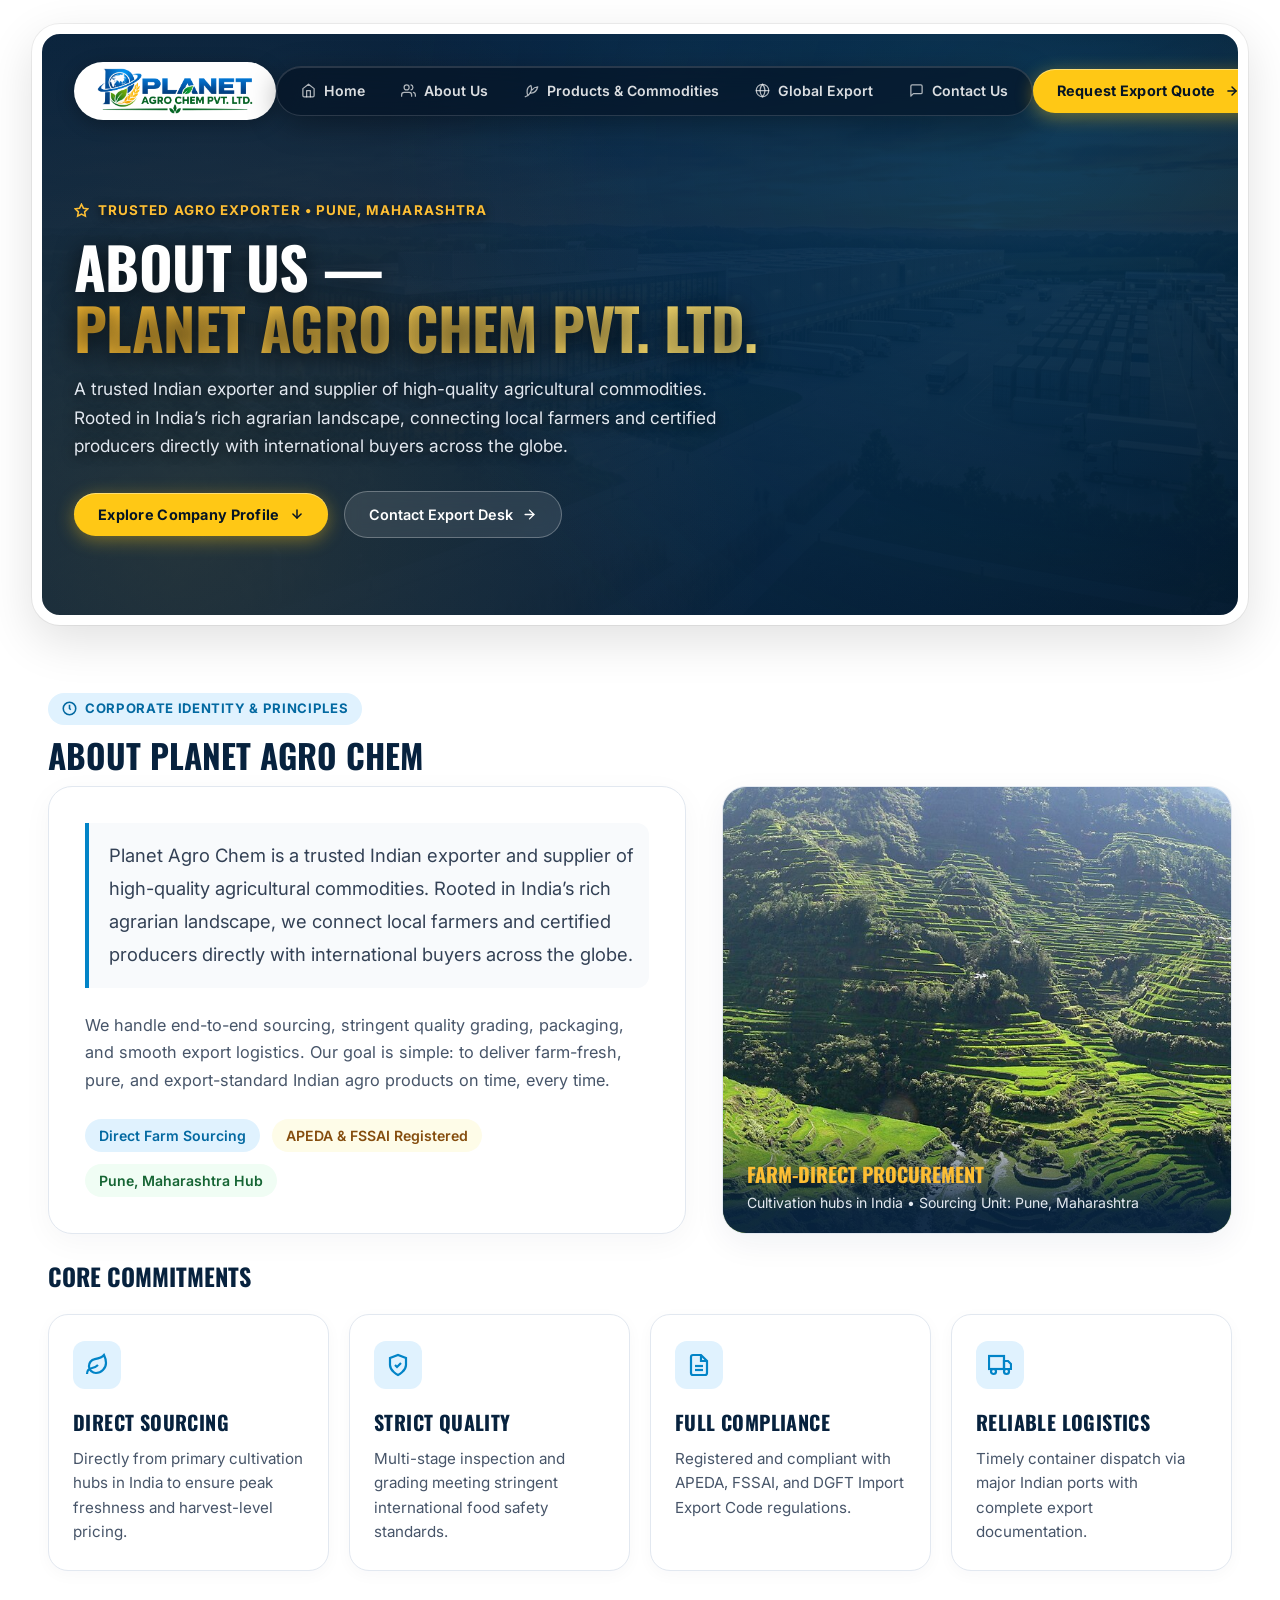
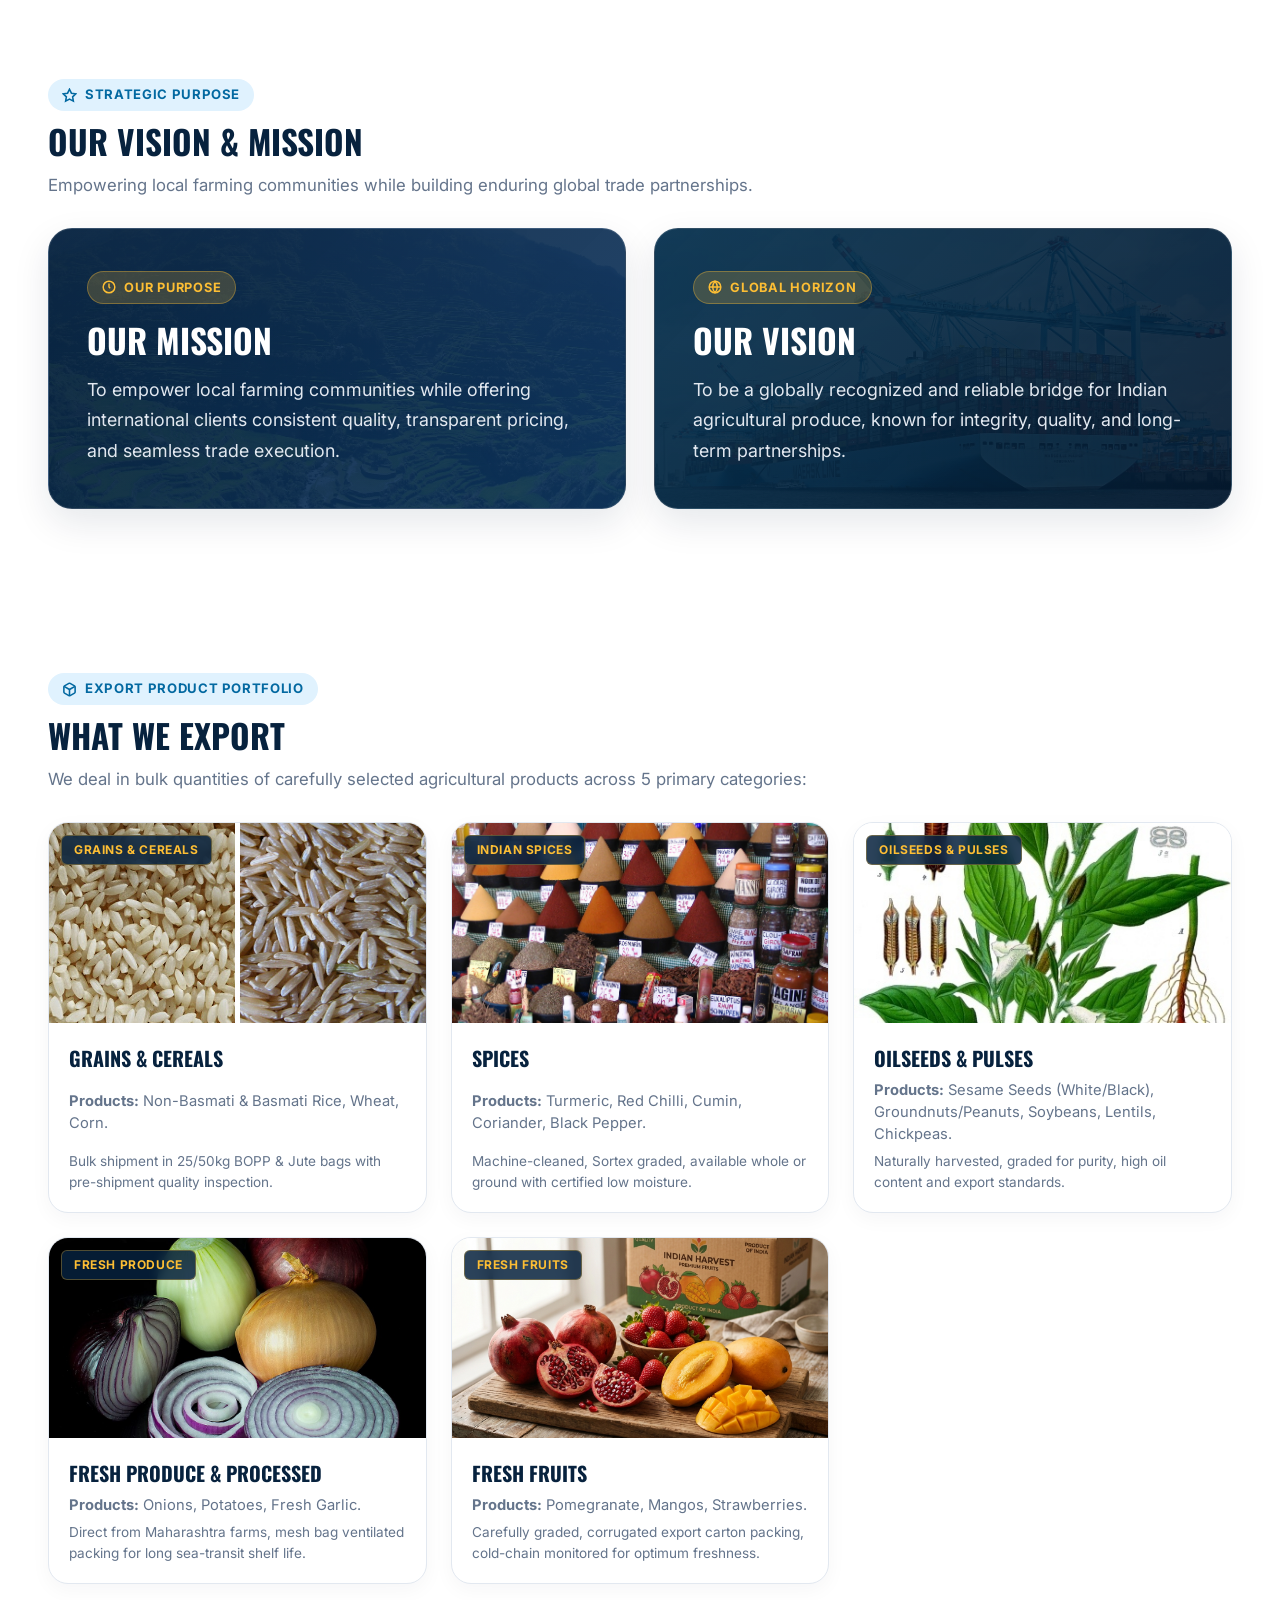
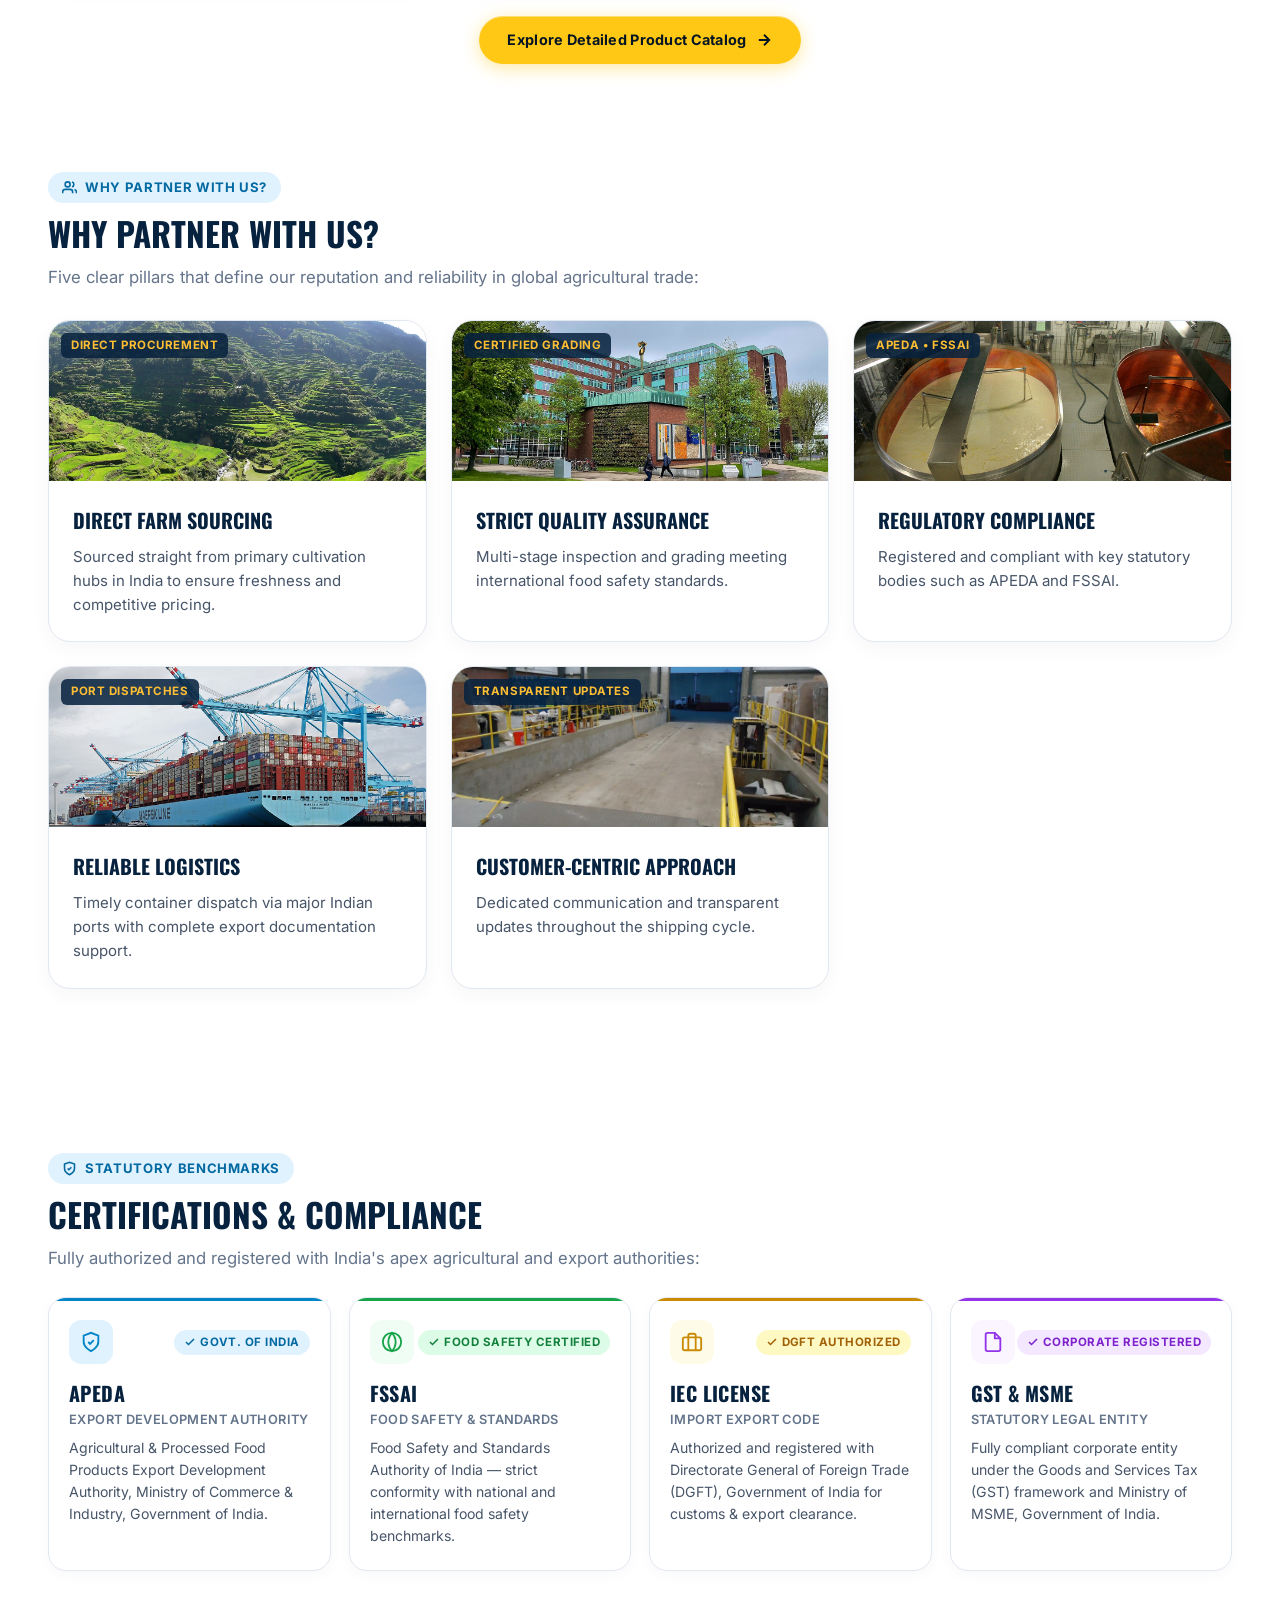
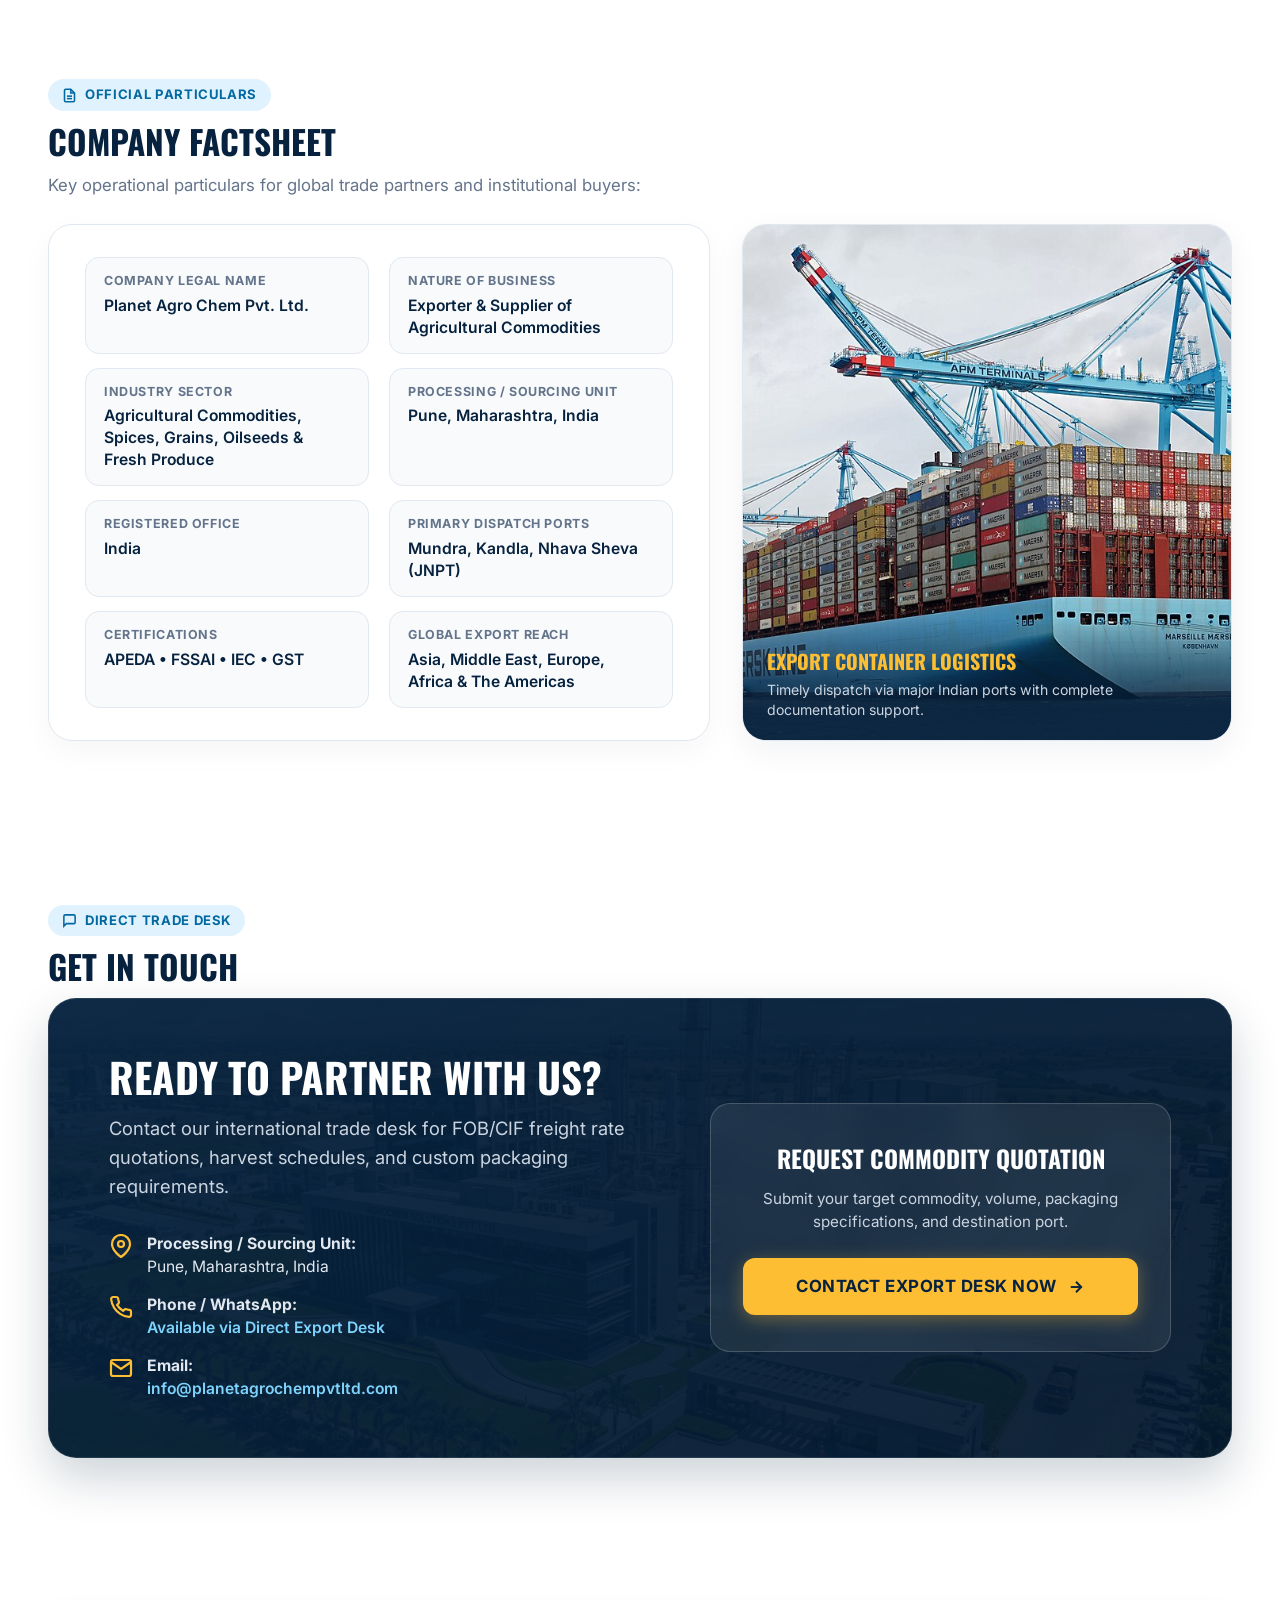
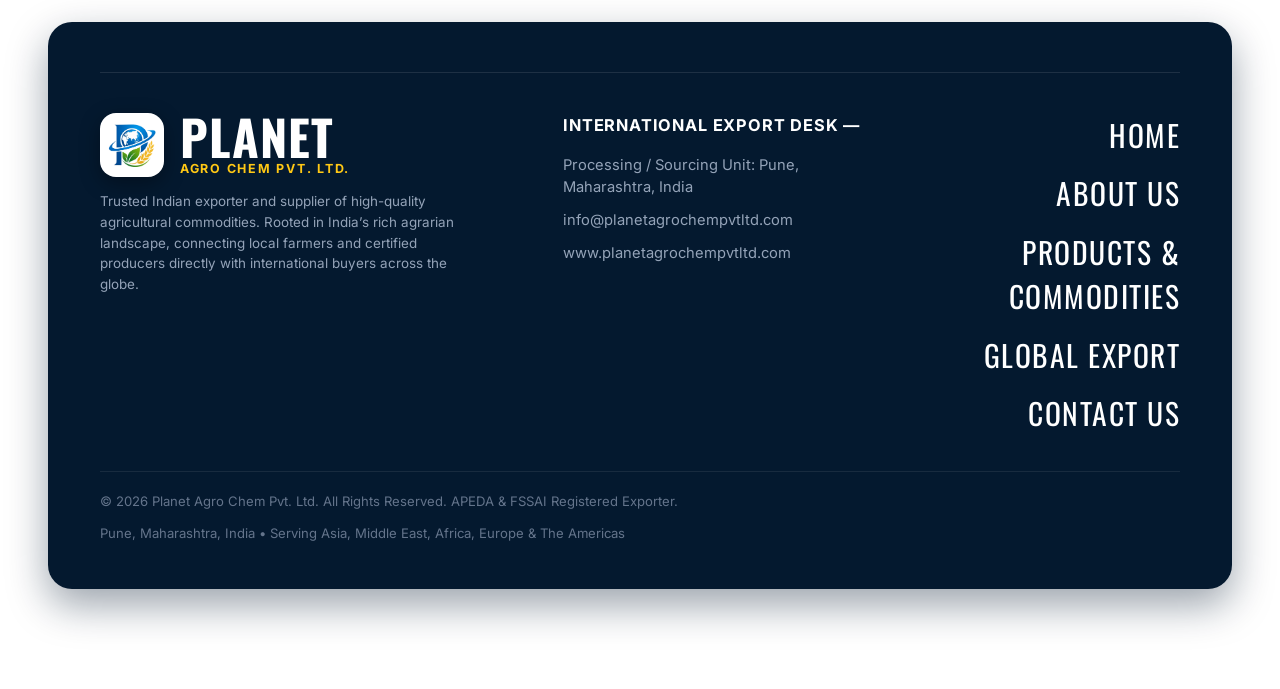
==== commit 979d339a: "Enhance responsive layouts, add global export, products, quality pages and fix mobile overflowing" ====
--- a/about.html
+++ b/about.html
@@ -30,202 +30,158 @@
       --pac-text-dark: #0f172a;
     }
 
-    /* Page Canvas Container */
-    .about-page-canvas {
-      max-width: 1440px;
+        /* =========================================================
+       1. HERO SECTION (EXACT SAME MAX-WIDTH, BORDER & DIMENSIONS AS HOME HERO)
+       ========================================================= */
+    .about-hero-fullscreen-wrapper {
+      width: 100%;
+      height: auto;
+      min-height: auto;
+      background-color: #ffffff;
+      padding: 24px 32px 28px 32px;
+      display: flex;
+      flex-direction: column;
+      box-sizing: border-box;
+    }
+
+    .about-hero-screen-card {
+      position: relative;
+      width: 100%;
+      max-width: 1500px;
       margin: 0 auto;
-      padding: 24px 32px 60px;
-    }
-
-    /* =========================================================
-       1. HERO SECTION BANNER (MINIMAL & REFINED)
-       ========================================================= */
-    .about-hero-card {
-      position: relative;
-      background-color: var(--pac-navy);
+      height: auto;
+      min-height: 480px;
+      border: 10px solid #ffffff;
+      border-radius: 28px;
+      background-color: #07223e;
       background-image: 
-        radial-gradient(circle at 85% 15%, rgba(2, 132, 199, 0.22) 0%, transparent 60%),
-        radial-gradient(circle at 15% 90%, rgba(253, 190, 52, 0.08) 0%, transparent 50%),
-        linear-gradient(135deg, #07223e 0%, #04192f 100%);
+        linear-gradient(90deg, rgba(7, 34, 62, 0.94) 0%, rgba(7, 34, 62, 0.88) 50%, rgba(4, 20, 38, 0.76) 100%),
+        linear-gradient(180deg, rgba(4, 20, 38, 0.82) 0%, rgba(7, 34, 62, 0.58) 35%, rgba(4, 20, 38, 0.92) 100%),
+        url('about-hero-clean.jpg');
+      background-size: cover;
+      background-position: center center;
+      background-repeat: no-repeat;
       color: #ffffff;
-      border-radius: 28px;
-      padding: 36px 48px 52px;
-      margin-bottom: 56px;
-      box-shadow: 0 16px 40px rgba(7, 34, 62, 0.16);
-      border: 1px solid rgba(255, 255, 255, 0.08);
       overflow: hidden;
-    }
-
-    /* Subpage Navigation Bar */
-    .subpage-navbar {
+      box-sizing: border-box;
       display: flex;
-      justify-content: space-between;
-      align-items: center;
-      margin-bottom: 44px;
+      flex-direction: column;
+      box-shadow: 0 0 0 1px rgba(0, 0, 0, 0.06), 0 16px 48px rgba(0, 0, 0, 0.12);
+    }
+
+    .about-hero-screen-card::before {
+      content: '';
+      position: absolute;
+      inset: 0;
+      background: 
+        radial-gradient(circle at 85% 18%, rgba(2, 132, 199, 0.22) 0%, transparent 60%),
+        radial-gradient(circle at 12% 85%, rgba(253, 190, 52, 0.12) 0%, transparent 50%);
+      pointer-events: none;
+      z-index: 1;
+    }
+
+    /* Inner Container Aligned to Exact 1500px Max-Width with Same Home Hero Padding */
+    .about-hero-screen-card .hero-inner-container {
+      width: 100%;
+      max-width: 1500px;
+      margin: 0 auto;
+      padding: 24px 32px 32px;
+      display: flex;
+      flex-direction: column;
+      box-sizing: border-box;
       position: relative;
       z-index: 10;
-      gap: 20px;
-    }
-
-    .subpage-brand {
-      display: flex;
-      align-items: center;
-      gap: 14px;
-      text-decoration: none;
-    }
-
-    .subpage-brand-logo {
-      height: 48px;
-      width: auto;
-      object-fit: contain;
-      filter: drop-shadow(0 2px 8px rgba(0, 0, 0, 0.2));
-    }
-
-    .subpage-nav-links {
-      display: flex;
-      align-items: center;
-      gap: 18px;
-    }
-
-    .subpage-nav-link {
+    }
+
+    .about-hero-screen-card .hero-navbar {
+      width: 100%;
+      margin-bottom: 38px;
+      position: relative;
+      z-index: 50;
+    }
+
+    /* Hero Content Section (Clean, Spacious & Minimalist) */
+    .about-hero-content {
+      position: relative;
+      z-index: 10;
+      max-width: 850px;
+      margin-top: clamp(16px, 3.5vh, 40px);
+      margin-bottom: clamp(24px, 5vh, 52px);
+    }
+
+    .about-hero-tag {
       display: inline-flex;
       align-items: center;
-      gap: 8px;
-      color: #cbd5e1;
-      font-size: 0.92rem;
-      font-weight: 600;
-      text-decoration: none;
-      transition: color 0.2s ease, background 0.2s ease;
-      padding: 8px 14px;
-      border-radius: 8px;
-    }
-
-    .subpage-nav-link:hover,
-    .subpage-nav-link.active {
-      color: #ffffff;
-      background: rgba(255, 255, 255, 0.08);
-    }
-
-    .subpage-nav-cta {
-      display: inline-flex;
-      align-items: center;
-      gap: 10px;
-      background: var(--pac-gold);
-      color: #07223e;
+      gap: 9px;
+      color: #fdbe34;
+      font-size: 0.84rem;
       font-weight: 700;
-      font-size: 0.88rem;
+      letter-spacing: 0.08em;
       text-transform: uppercase;
-      letter-spacing: 0.04em;
-      padding: 11px 22px;
-      border-radius: 999px;
-      text-decoration: none;
-      transition: all 0.25s ease;
-      box-shadow: 0 4px 14px rgba(253, 190, 52, 0.25);
-    }
-
-    .subpage-nav-cta:hover {
-      background: var(--pac-gold-hover);
-      transform: translateY(-2px);
-      box-shadow: 0 8px 20px rgba(253, 190, 52, 0.35);
-    }
-
-    /* Minimal Hero Content Body */
-    .hero-minimal-body {
-      position: relative;
-      z-index: 10;
-      max-width: 960px;
-    }
-
-    .hero-eyebrow-minimal {
-      display: inline-flex;
-      align-items: center;
-      gap: 10px;
-      background: rgba(253, 190, 52, 0.12);
-      border: 1px solid rgba(253, 190, 52, 0.35);
-      color: var(--pac-gold);
-      padding: 7px 18px;
-      border-radius: 999px;
-      font-size: 0.82rem;
-      font-weight: 700;
-      letter-spacing: 0.04em;
-      text-transform: uppercase;
-      margin-bottom: 20px;
-      line-height: 1.4;
-    }
-
-    .live-dot {
-      width: 7px;
-      height: 7px;
-      border-radius: 50%;
-      background: var(--pac-emerald);
-      box-shadow: 0 0 0 3px rgba(16, 185, 129, 0.35);
-      animation: pulseLive 2s infinite ease-in-out;
-      flex-shrink: 0;
-    }
-
-    @keyframes pulseLive {
-      0%, 100% { opacity: 1; transform: scale(1); }
-      50% { opacity: 0.6; transform: scale(1.3); }
-    }
-
-    .hero-minimal-title {
-      font-family: var(--font-display);
-      font-size: clamp(2.3rem, 4vw, 3.8rem);
+      margin-bottom: 16px;
+      text-shadow: 0 2px 10px rgba(0, 0, 0, 0.85);
+    }
+
+    .about-hero-main-title {
+      font-family: var(--font-display, 'Oswald', sans-serif);
+      font-size: clamp(2.6rem, 4.5vw, 4.2rem);
       font-weight: 700;
       line-height: 1.05;
       text-transform: uppercase;
       letter-spacing: -0.01em;
       color: #ffffff;
       margin-bottom: 18px;
-    }
-
-    .hero-minimal-subheadline {
-      font-size: clamp(1.05rem, 1.4vw, 1.25rem);
-      font-weight: 600;
-      color: #7dd3fc;
-      line-height: 1.5;
-      margin-bottom: 16px;
-      max-width: 900px;
-    }
-
-    .hero-minimal-welcome {
-      font-size: 1.05rem;
-      color: #cbd5e1;
-      line-height: 1.75;
-      max-width: 860px;
-      margin-bottom: 28px;
-    }
-
-    /* Minimal Quick Attributes Row */
-    .hero-minimal-badges {
       display: flex;
+      flex-direction: column;
+      text-shadow: 0 4px 24px rgba(0, 0, 0, 0.75);
+    }
+
+    .about-hero-main-title .highlight-gold {
+      color: var(--pac-gold);
+      background: linear-gradient(90deg, #fdbe34 0%, #fef08a 100%);
+      -webkit-background-clip: text;
+      -webkit-text-fill-color: transparent;
+    }
+
+    .about-hero-lead {
+      font-size: clamp(1.05rem, 1.35vw, 1.2rem);
+      color: #e2e8f0;
+      line-height: 1.65;
+      margin-bottom: 30px;
+      max-width: 680px;
+      text-shadow: 0 2px 12px rgba(0, 0, 0, 0.8);
+    }
+
+    /* Hero Action Buttons */
+    .about-hero-actions {
+      display: flex;
+      align-items: center;
+      gap: 16px;
       flex-wrap: wrap;
-      align-items: center;
-      gap: 12px;
-    }
-
-    .hero-pill-badge {
+    }
+
+    .hero-btn-secondary {
       display: inline-flex;
       align-items: center;
-      gap: 8px;
-      background: rgba(255, 255, 255, 0.06);
-      border: 1px solid rgba(255, 255, 255, 0.12);
-      color: #e2e8f0;
-      padding: 7px 16px;
+      gap: 9px;
+      background: rgba(255, 255, 255, 0.1);
+      border: 1px solid rgba(255, 255, 255, 0.28);
+      color: #ffffff;
+      font-weight: 600;
+      font-size: 0.9rem;
+      padding: 12px 24px;
       border-radius: 999px;
-      font-size: 0.84rem;
-      font-weight: 600;
-      transition: all 0.2s ease;
-    }
-
-    .hero-pill-badge:hover {
-      background: rgba(255, 255, 255, 0.1);
-      border-color: rgba(255, 255, 255, 0.22);
+      text-decoration: none;
+      transition: all 0.25s ease;
+      backdrop-filter: blur(8px);
+      -webkit-backdrop-filter: blur(8px);
+    }
+
+    .hero-btn-secondary:hover {
+      background: rgba(255, 255, 255, 0.2);
+      border-color: rgba(255, 255, 255, 0.5);
+      transform: translateY(-2px);
       color: #ffffff;
-    }
-
-    .hero-pill-badge strong {
-      color: var(--pac-gold);
     }
 
     /* Shared Section Header Styling */
@@ -351,7 +307,7 @@
     /* Core Values 4-Grid */
     .values-grid {
       display: grid;
-      grid-template-columns: repeat(auto-fit, minmax(260px, 1fr));
+      grid-template-columns: repeat(4, 1fr);
       gap: 20px;
     }
 
@@ -888,53 +844,109 @@
 
     .certs-grid {
       display: grid;
-      grid-template-columns: repeat(2, 1fr);
-      gap: 16px;
+      grid-template-columns: repeat(4, 1fr);
+      gap: 18px;
     }
 
     .cert-card {
       background: #ffffff;
       border: 1px solid var(--pac-slate-border);
       border-radius: 18px;
-      padding: 20px 22px;
+      padding: 22px 20px 24px;
       display: flex;
-      gap: 16px;
-      align-items: flex-start;
+      flex-direction: column;
+      gap: 14px;
       transition: all 0.25s ease;
       box-shadow: 0 4px 14px rgba(7, 34, 62, 0.03);
-    }
+      position: relative;
+      overflow: hidden;
+    }
+
+    .cert-card::before {
+      content: '';
+      position: absolute;
+      top: 0;
+      left: 0;
+      right: 0;
+      height: 3px;
+      background: var(--pac-slate-border);
+      transition: all 0.25s ease;
+    }
+
+    .cert-card-apeda::before { background: #0284c7; }
+    .cert-card-fssai::before { background: #16a34a; }
+    .cert-card-iec::before { background: #ca8a04; }
+    .cert-card-gst::before { background: #9333ea; }
 
     .cert-card:hover {
-      border-color: var(--pac-blue-accent);
-      transform: translateY(-2px);
-      box-shadow: 0 10px 24px rgba(7, 34, 62, 0.08);
+      border-color: #cbd5e1;
+      transform: translateY(-3px);
+      box-shadow: 0 12px 28px rgba(7, 34, 62, 0.08);
+    }
+
+    .cert-card-top {
+      display: flex;
+      align-items: center;
+      justify-content: space-between;
+      width: 100%;
     }
 
     .cert-icon-wrap {
-      width: 42px;
-      height: 42px;
+      width: 44px;
+      height: 44px;
       border-radius: 12px;
-      background: #ecfdf5;
-      color: #059669;
       display: flex;
       align-items: center;
       justify-content: center;
       flex-shrink: 0;
     }
 
+    .cert-status-badge {
+      display: inline-flex;
+      align-items: center;
+      gap: 4px;
+      font-size: 0.72rem;
+      font-weight: 700;
+      text-transform: uppercase;
+      letter-spacing: 0.04em;
+      padding: 4px 10px;
+      border-radius: 999px;
+    }
+
+    .badge-apeda { background: #e0f2fe; color: #0369a1; }
+    .badge-fssai { background: #dcfce7; color: #15803d; }
+    .badge-iec { background: #fef9c3; color: #a16207; }
+    .badge-gst { background: #f3e8ff; color: #7e22ce; }
+
+    .cert-card-body {
+      display: flex;
+      flex-direction: column;
+      flex: 1;
+    }
+
     .cert-card-body h4 {
       font-family: var(--font-display);
-      font-size: 1.1rem;
+      font-size: 1.25rem;
       font-weight: 700;
       color: var(--pac-navy);
       text-transform: uppercase;
-      margin-bottom: 4px;
+      letter-spacing: 0.02em;
+      margin-bottom: 2px;
+    }
+
+    .cert-full-title {
+      font-size: 0.8rem;
+      font-weight: 600;
+      color: var(--pac-text-muted);
+      text-transform: uppercase;
+      letter-spacing: 0.03em;
+      margin-bottom: 8px;
     }
 
     .cert-card-body p {
       font-size: 0.88rem;
       color: #475569;
-      line-height: 1.5;
+      line-height: 1.55;
     }
 
     /* =========================================================
@@ -942,7 +954,7 @@
        ========================================================= */
     .partner-grid {
       display: grid;
-      grid-template-columns: repeat(auto-fit, minmax(280px, 1fr));
+      grid-template-columns: repeat(3, 1fr);
       gap: 24px;
       margin-bottom: 56px;
     }
@@ -1207,277 +1219,881 @@
       box-shadow: 0 8px 24px rgba(253, 190, 52, 0.5);
     }
 
-    /* Responsive Adjustments */
-    @media (max-width: 1100px) {
-      .hero-split-grid {
+    /* =========================================================
+       RESPONSIVE DESIGN SYSTEM (1024px, 850px, 640px, 380px)
+       ========================================================= */
+
+    /* ---------------------------------------------------------
+       1. SMALL LAPTOPS & LANDSCAPE TABLETS (1024px / 1150px - 851px)
+       --------------------------------------------------------- */
+    @media (min-width: 851px) and (max-width: 1150px) {
+      .about-hero-fullscreen-wrapper {
+        padding: 14px 18px 20px;
+      }
+      .about-hero-screen-card {
+        border-width: 7px;
+        border-radius: 22px;
+        min-height: 440px;
+      }
+      .about-hero-screen-card .hero-inner-container {
+        padding: 16px 18px 24px;
+      }
+      .about-hero-screen-card .hero-navbar {
+        margin-bottom: 22px;
+      }
+      .about-hero-content {
+        max-width: 760px;
+        margin-top: 16px;
+        margin-bottom: 24px;
+      }
+      .about-hero-main-title {
+        font-size: clamp(2.2rem, 3.8vw, 3.2rem);
+        line-height: 1.05;
+      }
+      .about-hero-lead {
+        font-size: 1.02rem;
+        max-width: 600px;
+        margin-bottom: 20px;
+      }
+      .about-hero-actions {
+        gap: 14px;
+      }
+
+      /* Compact Navbar for 1024px */
+      .about-hero-screen-card .nav-links {
+        display: flex;
+        gap: 2px;
+        padding: 4px 6px;
+        flex-shrink: 1;
+      }
+      .about-hero-screen-card .nav-link-item {
+        font-size: 0.78rem;
+        padding: 5px 8px;
+        gap: 0;
+        white-space: nowrap;
+      }
+      .about-hero-screen-card .nav-link-item svg {
+        display: none;
+      }
+      .about-hero-screen-card .nav-cta-btn {
+        padding: 8px 13px;
+        font-size: 0.78rem;
+        white-space: nowrap;
+        flex-shrink: 0;
+      }
+      .about-hero-screen-card .nav-mobile-toggle {
+        display: none;
+      }
+
+      /* Page Canvas Container */
+      .about-page-canvas {
+        padding: 20px 18px 50px;
+        gap: 28px;
+      }
+      .content-section {
+        margin-bottom: 44px;
+      }
+
+      /* Section 1: Overview */
+      .overview-split-layout {
+        grid-template-columns: 1.15fr 1fr;
+        gap: 24px;
+      }
+      .overview-narrative-card {
+        padding: 28px 24px;
+      }
+      .overview-lead-paragraph {
+        font-size: 1.05rem;
+        padding: 14px 16px;
+        margin-bottom: 18px;
+      }
+      .overview-facility-img {
+        min-height: 320px;
+      }
+      .values-grid {
+        grid-template-columns: repeat(2, 1fr);
+        gap: 16px;
+      }
+      .value-card {
+        padding: 22px 20px;
+      }
+
+      /* Section 2: Mission & Vision */
+      .mission-vision-grid {
+        grid-template-columns: repeat(2, 1fr);
+        gap: 22px;
+        margin-bottom: 44px;
+      }
+      .mv-card {
+        padding: 32px 28px;
+        border-radius: 20px;
+      }
+      .mv-title {
+        font-size: 1.85rem;
+      }
+      .mv-text {
+        font-size: 1.02rem;
+      }
+
+      /* Section 3: Product Portfolio */
+      .portfolio-visual-showcase {
+        grid-template-columns: repeat(3, 1fr);
+        gap: 20px;
+      }
+      .portfolio-card-img-wrap {
+        height: 180px;
+      }
+      .portfolio-card-body {
+        padding: 18px 16px;
+      }
+
+      /* Section 4: Why Partner */
+      .partner-grid {
+        grid-template-columns: repeat(3, 1fr);
+        gap: 20px;
+        margin-bottom: 44px;
+      }
+      .partner-thumb-wrap {
+        height: 150px;
+      }
+      .partner-card-body {
+        padding: 20px 18px;
+      }
+
+      /* Section 5: Certifications */
+      .certs-grid {
+        grid-template-columns: repeat(2, 1fr);
+        gap: 16px;
+      }
+      .cert-card {
+        padding: 20px 18px 22px;
+      }
+
+      /* Section 6: Factsheet */
+      .factsheet-split-layout {
         grid-template-columns: 1fr;
-        gap: 36px;
-      }
+        gap: 24px;
+        margin-bottom: 44px;
+      }
+      .factsheet-card {
+        padding: 28px 24px;
+      }
+      .factsheet-grid {
+        grid-template-columns: repeat(2, 1fr);
+        gap: 12px 18px;
+      }
+      .factsheet-photo {
+        min-height: 260px;
+        max-height: 320px;
+      }
+
+      /* Section 7: Contact CTA */
+      .contact-cta-card {
+        padding: 40px 36px;
+        border-radius: 24px;
+        margin-bottom: 44px;
+      }
+      .contact-cta-grid {
+        grid-template-columns: 1.15fr 1fr;
+        gap: 32px;
+      }
+      .contact-cta-title {
+        font-size: 2.3rem;
+      }
+      .contact-action-box {
+        padding: 28px 24px;
+      }
+    }
+
+    /* ---------------------------------------------------------
+       2. TABLETS PORTRAIT & IPADS (768px / 850px - 641px)
+       --------------------------------------------------------- */
+    @media (max-width: 850px) {
+      .about-hero-fullscreen-wrapper {
+        padding: 10px 12px 18px;
+      }
+      .about-hero-screen-card {
+        border-width: 8px;
+        border-radius: 22px;
+      }
+      .about-hero-screen-card .hero-inner-container {
+        padding: 16px 14px 26px;
+      }
+      .about-hero-content {
+        margin-top: 18px;
+        margin-bottom: 24px;
+      }
+      .about-hero-main-title {
+        font-size: clamp(2rem, 5.2vw, 2.75rem);
+        line-height: 1.08;
+      }
+      .about-hero-lead {
+        font-size: 0.95rem;
+        max-width: 520px;
+      }
+
+      /* Mobile Drawer Toggle on <= 850px */
+      .about-hero-screen-card .nav-links {
+        display: none !important;
+      }
+      .about-hero-screen-card .nav-mobile-toggle {
+        display: flex !important;
+      }
+      .about-hero-screen-card .mobile-nav-drawer {
+        display: block;
+      }
+      .about-hero-screen-card .nav-cta-btn {
+        display: none !important;
+      }
+
+      /* Page Canvas Container */
+      .about-page-canvas {
+        padding: 18px 12px 46px;
+        gap: 22px;
+      }
+      .content-section {
+        margin-bottom: 38px;
+      }
+      .section-headline {
+        font-size: clamp(1.75rem, 3.8vw, 2.2rem);
+      }
+
+      /* Section 1: Overview */
       .overview-split-layout {
         grid-template-columns: 1fr;
-      }
+        gap: 22px;
+      }
+      .overview-narrative-card {
+        padding: 24px 20px;
+        border-radius: 20px;
+      }
+      .overview-facility-img {
+        min-height: 260px;
+        aspect-ratio: 16 / 10;
+      }
+      .values-grid {
+        grid-template-columns: repeat(2, 1fr);
+        gap: 14px;
+      }
+      .value-card {
+        padding: 20px 18px;
+        border-radius: 18px;
+      }
+
+      /* Section 2: Mission & Vision */
+      .mission-vision-grid {
+        grid-template-columns: 1fr;
+        gap: 18px;
+        margin-bottom: 38px;
+      }
+      .mv-card {
+        padding: 28px 24px;
+        border-radius: 20px;
+      }
+      .mv-title {
+        font-size: 1.75rem;
+      }
+      .mv-text {
+        font-size: 1rem;
+      }
+
+      /* Section 3: Product Portfolio */
+      .portfolio-visual-showcase {
+        grid-template-columns: repeat(2, 1fr);
+        gap: 18px;
+      }
+      .portfolio-card-img-wrap {
+        height: 180px;
+      }
+      .portfolio-card-body {
+        padding: 18px 16px;
+      }
+
+      /* Section 4: Why Partner */
+      .partner-grid {
+        grid-template-columns: repeat(2, 1fr);
+        gap: 18px;
+        margin-bottom: 38px;
+      }
+      .partner-thumb-wrap {
+        height: 150px;
+      }
+      .partner-card-body {
+        padding: 20px 18px;
+      }
+
+      /* Section 5: Certifications */
+      .certs-grid {
+        grid-template-columns: repeat(2, 1fr);
+        gap: 14px;
+      }
+      .cert-card {
+        padding: 18px 16px;
+      }
+
+      /* Section 6: Factsheet */
       .factsheet-split-layout {
         grid-template-columns: 1fr;
-      }
-      .quality-layout-grid {
+        gap: 20px;
+        margin-bottom: 38px;
+      }
+      .factsheet-card {
+        padding: 24px 20px;
+        border-radius: 20px;
+      }
+      .factsheet-grid {
+        grid-template-columns: repeat(2, 1fr);
+        gap: 10px 14px;
+      }
+      .factsheet-photo {
+        min-height: 240px;
+        aspect-ratio: 16 / 9;
+      }
+
+      /* Section 7: Contact CTA */
+      .contact-cta-card {
+        padding: 34px 26px;
+        border-radius: 22px;
+        margin-bottom: 38px;
+      }
+      .contact-cta-grid {
         grid-template-columns: 1fr;
-      }
+        gap: 28px;
+      }
+      .contact-cta-title {
+        font-size: 2.1rem;
+      }
+      .contact-action-box {
+        padding: 26px 20px;
+      }
+    }
+
+    /* ---------------------------------------------------------
+       3. SMARTPHONES & MOBILE PHONES (<= 640px)
+       --------------------------------------------------------- */
+    @media (max-width: 640px) {
+      .about-hero-fullscreen-wrapper {
+        padding: 8px 8px 14px;
+      }
+      .about-hero-screen-card {
+        border-width: 5px;
+        border-radius: 18px;
+      }
+      .about-hero-screen-card .hero-inner-container {
+        padding: 14px 12px 22px;
+      }
+      .about-hero-screen-card .brand-logo-frame {
+        height: 40px;
+        padding: 3px 12px;
+      }
+      .about-hero-screen-card .brand-logo-img {
+        height: 28px;
+        max-width: 120px;
+      }
+      .about-hero-screen-card .nav-cta-btn {
+        display: none !important;
+      }
+      .about-hero-content {
+        margin-top: 14px;
+        margin-bottom: 22px;
+      }
+      .about-hero-tag {
+        font-size: 0.72rem;
+        margin-bottom: 10px;
+      }
+      .about-hero-main-title {
+        font-size: clamp(1.85rem, 7.5vw, 2.3rem);
+        line-height: 1.1;
+        margin-bottom: 14px;
+      }
+      .about-hero-lead {
+        font-size: 0.90rem;
+        line-height: 1.55;
+        margin-bottom: 20px;
+      }
+      .about-hero-actions {
+        flex-direction: column;
+        width: 100%;
+        gap: 10px;
+      }
+      .about-hero-actions .btn-yellow,
+      .about-hero-actions .hero-btn-secondary {
+        width: 100%;
+        justify-content: center;
+        padding: 11px 18px;
+        font-size: 0.88rem;
+        box-sizing: border-box;
+      }
+
+      /* Main Canvas Container */
+      .about-page-canvas {
+        padding: 14px 8px 36px;
+        gap: 18px;
+      }
+      .content-section {
+        margin-bottom: 30px;
+      }
+      .section-headline {
+        font-size: clamp(1.6rem, 6.5vw, 1.95rem);
+        margin-bottom: 8px;
+      }
+      .section-subtext {
+        font-size: 0.90rem;
+        margin-bottom: 18px !important;
+      }
+
+      /* Section 1: Overview */
+      .overview-split-layout {
+        grid-template-columns: 1fr;
+        gap: 16px;
+      }
+      .overview-narrative-card {
+        padding: 20px 16px;
+        border-radius: 16px;
+      }
+      .overview-lead-paragraph {
+        font-size: 0.96rem;
+        padding: 12px 14px;
+        margin-bottom: 16px;
+        border-left-width: 3px;
+      }
+      .overview-facility-img {
+        min-height: 200px;
+        aspect-ratio: 16 / 10;
+      }
+      .overview-img-overlay {
+        padding: 24px 18px 16px;
+      }
+      .overview-img-overlay h4 {
+        font-size: 1.1rem;
+      }
+      .overview-img-overlay p {
+        font-size: 0.82rem;
+      }
+      .values-grid {
+        grid-template-columns: 1fr;
+        gap: 12px;
+      }
+      .value-card {
+        padding: 18px 16px;
+        border-radius: 16px;
+      }
+      .value-card-icon {
+        width: 42px;
+        height: 42px;
+        margin-bottom: 12px;
+      }
+      .value-card-title {
+        font-size: 1.15rem;
+      }
+      .value-card-desc {
+        font-size: 0.90rem;
+      }
+
+      /* Section 2: Mission & Vision */
+      .mission-vision-grid {
+        grid-template-columns: 1fr;
+        gap: 16px;
+        margin-bottom: 30px;
+      }
+      .mv-card {
+        padding: 24px 18px;
+        border-radius: 16px;
+      }
+      .mv-title {
+        font-size: 1.55rem;
+        margin-bottom: 10px;
+      }
+      .mv-text {
+        font-size: 0.94rem;
+        line-height: 1.6;
+      }
+
+      /* Section 3: Product Portfolio */
       .portfolio-visual-showcase {
         grid-template-columns: 1fr;
-      }
-    }
-
-    @media (max-width: 900px) {
-      .about-hero-card {
-        padding: 28px 24px 38px;
-      }
-      .hero-minimal-title {
-        font-size: 2.2rem;
-      }
-      .mission-vision-grid {
+        gap: 16px;
+      }
+      .portfolio-photo-card {
+        border-radius: 16px;
+      }
+      .portfolio-card-img-wrap {
+        height: 170px;
+      }
+      .portfolio-card-body {
+        padding: 16px 14px;
+      }
+      .portfolio-card-body h4 {
+        font-size: 1.15rem;
+      }
+
+      /* Section 4: Why Partner */
+      .partner-grid {
         grid-template-columns: 1fr;
-      }
-      .hours-grid {
+        gap: 16px;
+        margin-bottom: 30px;
+      }
+      .partner-card {
+        border-radius: 16px;
+      }
+      .partner-thumb-wrap {
+        height: 150px;
+      }
+      .partner-card-body {
+        padding: 18px 16px;
+      }
+      .partner-title {
+        font-size: 1.15rem;
+      }
+      .partner-desc {
+        font-size: 0.90rem;
+      }
+
+      /* Section 5: Certifications */
+      .certs-grid {
         grid-template-columns: 1fr;
+        gap: 10px;
+      }
+      .cert-card {
+        padding: 14px 14px;
+        border-radius: 14px;
+        gap: 12px;
+      }
+      .cert-icon-wrap {
+        width: 36px;
+        height: 36px;
+      }
+      .cert-card-body h4 {
+        font-size: 1rem;
+      }
+      .cert-card-body p {
+        font-size: 0.84rem;
+      }
+
+      /* Section 6: Factsheet */
+      .factsheet-split-layout {
+        grid-template-columns: 1fr;
+        gap: 16px;
+        margin-bottom: 30px;
+      }
+      .factsheet-card {
+        padding: 18px 14px;
+        border-radius: 16px;
       }
       .factsheet-grid {
         grid-template-columns: 1fr;
-      }
-      .certs-grid {
-        grid-template-columns: 1fr;
+        gap: 8px;
+      }
+      .factsheet-row {
+        padding: 12px 14px;
+        border-radius: 12px;
+      }
+      .factsheet-particular {
+        font-size: 0.74rem;
+      }
+      .factsheet-detail {
+        font-size: 0.92rem;
+      }
+      .factsheet-photo {
+        min-height: 180px;
+        aspect-ratio: 16 / 9;
+      }
+      .factsheet-photo-caption {
+        padding: 20px 16px 14px;
+      }
+      .factsheet-photo-caption h4 {
+        font-size: 1.1rem;
+      }
+      .factsheet-photo-caption p {
+        font-size: 0.82rem;
+      }
+
+      /* Section 7: Contact CTA */
+      .contact-cta-card {
+        padding: 26px 16px;
+        border-radius: 18px;
+        margin-bottom: 30px;
       }
       .contact-cta-grid {
         grid-template-columns: 1fr;
-        gap: 36px;
-      }
-    }
-
-    @media (max-width: 600px) {
-      .about-page-canvas {
-        padding: 16px 14px 40px;
-      }
-      .subpage-navbar {
-        flex-direction: column;
-        align-items: flex-start;
-      }
-      .subpage-nav-links {
-        flex-wrap: wrap;
-        gap: 8px;
-      }
-      .hero-minimal-badges {
-        flex-direction: column;
-        align-items: flex-start;
-        gap: 8px;
-      }
-      .hero-pill-badge {
-        width: 100%;
-        justify-content: flex-start;
-      }
+        gap: 22px;
+      }
+      .contact-cta-title {
+        font-size: 1.75rem;
+        margin-bottom: 12px;
+      }
+      .contact-cta-sub {
+        font-size: 0.94rem;
+        margin-bottom: 20px;
+      }
+      .contact-action-box {
+        padding: 22px 16px;
+        border-radius: 16px;
+      }
+      .contact-action-box h3 {
+        font-size: 1.3rem;
+      }
+      .btn-large-inquiry {
+        font-size: 0.90rem;
+        padding: 13px 18px;
+      }
+    }
+
+    /* ---------------------------------------------------------
+       4. SMALL SMARTPHONES (<= 380px)
+       --------------------------------------------------------- */
+    @media (max-width: 380px) {
+      .about-hero-main-title {
+        font-size: 1.65rem;
+      }
+      .section-headline {
+        font-size: 1.45rem;
+      }
+      .about-hero-screen-card .hero-inner-container {
+        padding: 12px 10px 18px;
+      }
+      .overview-narrative-card,
+      .factsheet-card,
       .contact-cta-card {
-        padding: 36px 20px;
-      }
-      .overview-narrative-card {
-        padding: 24px 18px;
-      }
-      .factsheet-card {
-        padding: 24px 18px;
+        padding: 16px 12px;
+      }
+      .mv-card {
+        padding: 20px 14px;
       }
     }
   </style>
 </head>
 <body>
 
-  <main class="about-page-canvas">
-
-    <!-- =========================================================
-         1. HERO SECTION (WITH HIGH-TECH FACILITY IMAGE SHOWCASE)
-         ========================================================= -->
-    <header class="about-hero-card">
-      <nav class="subpage-navbar">
-        <a href="index.html" class="subpage-brand" aria-label="Planet Agro Chem Pvt. Ltd. Home">
-          <img src="headerlogo.png" alt="Planet Agro Chem Pvt. Ltd." class="subpage-brand-logo">
-        </a>
-
-        <div class="subpage-nav-links">
-          <a href="index.html" class="subpage-nav-link">
-            <svg width="18" height="18" viewBox="0 0 24 24" fill="none" stroke="currentColor" stroke-width="2"><line x1="19" y1="12" x2="5" y2="12"></line><polyline points="12 19 5 12 12 5"></polyline></svg>
-            <span>Back to Home</span>
+  <!-- ==================== 1. FULL-WIDTH HERO SECTION (EXACT SAME AS HOME HERO) ==================== -->
+  <div class="hero-fullscreen-wrapper about-hero-fullscreen-wrapper">
+    <header class="hero-screen-card about-hero-screen-card about-hero-card" id="home">
+      <div class="hero-inner-container">
+        <!-- Top Navbar (Same as Hero Section) -->
+        <nav class="hero-navbar">
+          <a href="index.html" class="brand-wrap" aria-label="Planet Agro Chem Pvt. Ltd. Home">
+            <div class="brand-logo-frame">
+              <img src="headerlogo.png" alt="Planet Agro Chem Pvt. Ltd. - Agricultural Commodities &amp; Export Solutions" class="brand-logo-img">
+            </div>
           </a>
-          <a href="about.html" class="subpage-nav-link active">
-            <span>About Us</span>
-          </a>
-          <a href="index.html#products" class="subpage-nav-link">
-            <span>Products</span>
-          </a>
-          <a href="index.html#quality" class="subpage-nav-link">
-            <span>Quality</span>
-          </a>
-          <a href="contact.html" class="subpage-nav-link">
-            <span>Contact</span>
-          </a>
-        </div>
-
-        <a href="contact.html" class="subpage-nav-cta">
-          <span>Export Inquiry</span>
-          <svg width="16" height="16" viewBox="0 0 24 24" fill="none" stroke="currentColor" stroke-width="2.5"><line x1="5" y1="12" x2="19" y2="12"></line><polyline points="12 5 19 12 12 19"></polyline></svg>
-        </a>
-      </nav>
-
-      <div class="hero-minimal-body" id="hero">
-        <div class="hero-eyebrow-minimal">
-          <span class="live-dot"></span>
-          <span>Empowering Global Agriculture Through Science, Quality &amp; Sustainable Chemistry</span>
-        </div>
-
-        <h1 class="hero-minimal-title">
-          About Us &mdash; Planet Agro Chem Pvt. Ltd.
-        </h1>
-
-        <p class="hero-minimal-subheadline">
-          Trusted Indian Manufacturer &amp; Exporter of High-Performance Agrochemicals, Crop Protection Formulations &amp; Plant Nutrition Solutions
-        </p>
-
-        <p class="hero-minimal-welcome">
-          Welcome to Planet Agro Chem Pvt. Ltd., your reliable partner for world-class agricultural inputs and agrochemical solutions. We are dedicated to boosting agricultural productivity, protecting crops from biotic stress, and supporting food security across international markets.
-        </p>
-
-        <div class="hero-minimal-badges">
-          <div class="hero-pill-badge">
-            <span>🌐</span>
-            <span><strong>35+</strong> Export Countries</span>
-          </div>
-          <div class="hero-pill-badge">
-            <span>🧪</span>
-            <span><strong>100%</strong> Lab Quality Tested</span>
-          </div>
-          <div class="hero-pill-badge">
-            <span>📦</span>
-            <span><strong>EC &bull; SC &bull; WP &bull; WDG &bull; SL</strong> Formulations</span>
-          </div>
-          <div class="hero-pill-badge">
-            <span>⚡</span>
-            <span><strong>24/7</strong> International Trade Desk</span>
+
+          <div class="nav-links">
+            <a href="index.html#home" class="nav-link-item">
+              <svg viewBox="0 0 24 24" fill="none" stroke="currentColor" stroke-width="2" stroke-linecap="round" stroke-linejoin="round"><path d="M3 9l9-7 9 7v11a2 2 0 0 1-2 2H5a2 2 0 0 1-2-2z"></path><polyline points="9 22 9 12 15 12 15 22"></polyline></svg>
+              <span>Home</span>
+            </a>
+            <a href="about.html" class="nav-link-item active">
+              <svg viewBox="0 0 24 24" fill="none" stroke="currentColor" stroke-width="2" stroke-linecap="round" stroke-linejoin="round"><path d="M17 21v-2a4 4 0 0 0-4-4H5a4 4 0 0 0-4 4v2"></path><circle cx="9" cy="7" r="4"></circle><path d="M23 21v-2a4 4 0 0 0-3-3.87"></path><path d="M16 3.13a4 4 0 0 1 0 7.75"></path></svg>
+              <span>About Us</span>
+            </a>
+            <a href="products.html" class="nav-link-item">
+              <svg viewBox="0 0 24 24" fill="none" stroke="currentColor" stroke-width="2" stroke-linecap="round" stroke-linejoin="round"><path d="M2 22s5.5-1.5 8-6c3.5-6.5 1-12 1-12s-5.5 2.5-6 8c-.4 4.5 1 8 1 8z"></path><path d="M10 16c4.5.5 10-2 12-10 0 0-5.5.5-9 5"></path></svg>
+              <span>Products &amp; Commodities</span>
+            </a>
+            <a href="global-export.html" class="nav-link-item">
+              <svg viewBox="0 0 24 24" fill="none" stroke="currentColor" stroke-width="2" stroke-linecap="round" stroke-linejoin="round"><circle cx="12" cy="12" r="10"></circle><line x1="2" y1="12" x2="22" y2="12"></line><path d="M12 2a15.3 15.3 0 0 1 4 10 15.3 15.3 0 0 1-4 10 15.3 15.3 0 0 1-4-10 15.3 15.3 0 0 1 4-10z"></path></svg>
+              <span>Global Export</span>
+            </a>
+            <a href="contact.html" class="nav-link-item">
+              <svg viewBox="0 0 24 24" fill="none" stroke="currentColor" stroke-width="2" stroke-linecap="round" stroke-linejoin="round"><path d="M21 15a2 2 0 0 1-2 2H7l-4 4V5a2 2 0 0 1 2-2h14a2 2 0 0 1 2 2z"></path></svg>
+              <span>Contact Us</span>
+            </a>
+          </div>
+
+          <div class="nav-actions-wrap">
+            <a href="contact.html" class="btn-yellow nav-cta-btn">
+              <span>Request Export Quote</span>
+              <svg class="btn-arrow-icon" viewBox="0 0 24 24" fill="none" stroke="currentColor" stroke-width="2.5" stroke-linecap="round" stroke-linejoin="round"><line x1="5" y1="12" x2="19" y2="12"></line><polyline points="12 5 19 12 12 19"></polyline></svg>
+            </a>
+            <button class="nav-mobile-toggle" id="navMobileToggle" aria-label="Toggle Navigation Menu">
+              <span class="toggle-bar"></span>
+              <span class="toggle-bar"></span>
+              <span class="toggle-bar"></span>
+            </button>
+          </div>
+
+          <!-- Mobile Navigation Drawer -->
+          <div class="mobile-nav-drawer" id="mobileNavDrawer" aria-hidden="true">
+            <div class="mobile-nav-inner">
+              <div class="mobile-nav-links">
+                <a href="index.html#home" class="mobile-nav-item">
+                  <svg viewBox="0 0 24 24" fill="none" stroke="currentColor" stroke-width="2" stroke-linecap="round" stroke-linejoin="round"><path d="M3 9l9-7 9 7v11a2 2 0 0 1-2 2H5a2 2 0 0 1-2-2z"></path><polyline points="9 22 9 12 15 12 15 22"></polyline></svg>
+                  <span>Home</span>
+                </a>
+                <a href="about.html" class="mobile-nav-item active">
+                  <svg viewBox="0 0 24 24" fill="none" stroke="currentColor" stroke-width="2" stroke-linecap="round" stroke-linejoin="round"><path d="M17 21v-2a4 4 0 0 0-4-4H5a4 4 0 0 0-4 4v2"></path><circle cx="9" cy="7" r="4"></circle><path d="M23 21v-2a4 4 0 0 0-3-3.87"></path><path d="M16 3.13a4 4 0 0 1 0 7.75"></path></svg>
+                  <span>About Us</span>
+                </a>
+                <a href="products.html" class="mobile-nav-item">
+                  <svg viewBox="0 0 24 24" fill="none" stroke="currentColor" stroke-width="2" stroke-linecap="round" stroke-linejoin="round"><path d="M2 22s5.5-1.5 8-6c3.5-6.5 1-12 1-12s-5.5 2.5-6 8c-.4 4.5 1 8 1 8z"></path><path d="M10 16c4.5.5 10-2 12-10 0 0-5.5.5-9 5"></path></svg>
+                  <span>Products &amp; Commodities</span>
+                </a>
+                <a href="global-export.html" class="mobile-nav-item">
+                  <svg viewBox="0 0 24 24" fill="none" stroke="currentColor" stroke-width="2" stroke-linecap="round" stroke-linejoin="round"><path d="M12 22s8-4 8-10V5l-8-3-8 3v7c0 6 8 10 8 10z"></path><polyline points="9 12 11 14 15 10"></polyline></svg>
+                  <span>Global Export</span>
+                </a>
+                <a href="contact.html" class="mobile-nav-item">
+                  <svg viewBox="0 0 24 24" fill="none" stroke="currentColor" stroke-width="2" stroke-linecap="round" stroke-linejoin="round"><path d="M21 15a2 2 0 0 1-2 2H7l-4 4V5a2 2 0 0 1 2-2h14a2 2 0 0 1 2 2z"></path></svg>
+                  <span>Contact Us</span>
+                </a>
+              </div>
+              <a href="contact.html" class="btn-yellow mobile-cta-btn">
+                <span>Request Export Quote</span>
+                <svg class="btn-arrow-icon" viewBox="0 0 24 24" fill="none" stroke="currentColor" stroke-width="2.5" stroke-linecap="round" stroke-linejoin="round"><line x1="5" y1="12" x2="19" y2="12"></line><polyline points="12 5 19 12 12 19"></polyline></svg>
+              </a>
+            </div>
+          </div>
+        </nav>
+
+        <!-- Hero Content Container (With Image as Background) -->
+        <div class="about-hero-content" id="hero">
+          <div class="about-hero-tag">
+            <svg width="15" height="15" viewBox="0 0 24 24" fill="none" stroke="currentColor" stroke-width="2.5"><path d="M12 2l3.09 6.26L22 9.27l-5 4.87 1.18 6.88L12 17.77l-6.18 3.25L7 14.14 2 9.27l6.91-1.01L12 2z"></path></svg>
+            <span>TRUSTED AGRO EXPORTER &bull; PUNE, MAHARASHTRA</span>
+          </div>
+
+          <h1 class="about-hero-main-title">
+            <span>ABOUT US &mdash;</span>
+            <span class="highlight-gold">PLANET AGRO CHEM PVT. LTD.</span>
+          </h1>
+
+          <p class="about-hero-lead">
+            A trusted Indian exporter and supplier of high-quality agricultural commodities. Rooted in India’s rich agrarian landscape, connecting local farmers and certified producers directly with international buyers across the globe.
+          </p>
+
+          <div class="about-hero-actions">
+            <a href="#overview" class="btn-yellow">
+              <span>Explore Company Profile</span>
+              <svg class="btn-arrow-icon" viewBox="0 0 24 24" fill="none" stroke="currentColor" stroke-width="2.5" stroke-linecap="round" stroke-linejoin="round"><line x1="12" y1="5" x2="12" y2="19"></line><polyline points="19 12 12 19 5 12"></polyline></svg>
+            </a>
+            <a href="contact.html" class="hero-btn-secondary">
+              <span>Contact Export Desk</span>
+              <svg width="15" height="15" viewBox="0 0 24 24" fill="none" stroke="currentColor" stroke-width="2.2" stroke-linecap="round" stroke-linejoin="round"><line x1="5" y1="12" x2="19" y2="12"></line><polyline points="12 5 19 12 12 19"></polyline></svg>
+            </a>
           </div>
         </div>
       </div>
     </header>
-
+  </div>
+
+  <!-- ==================== PAGE CONTENT (MAX-WIDTH 1500px) ==================== -->
+  <main class="main-content-canvas about-page-canvas">
 
     <!-- =========================================================
-         2. COMPANY OVERVIEW & BUSINESS PHILOSOPHY (WITH IMAGE)
+         1. COMPANY OVERVIEW & BUSINESS PHILOSOPHY
          ========================================================= -->
     <section class="content-section" id="overview">
       <div class="section-pill-tag">
         <svg width="15" height="15" viewBox="0 0 24 24" fill="none" stroke="currentColor" stroke-width="2.5"><circle cx="12" cy="12" r="10"></circle><polyline points="12 6 12 12 14 14"></polyline></svg>
         <span>Corporate Identity &amp; Principles</span>
       </div>
-      <h2 class="section-headline">2. Company Overview &amp; Business Philosophy</h2>
+      <h2 class="section-headline">About Planet Agro Chem</h2>
 
       <div class="overview-split-layout">
         <div class="overview-narrative-card">
           <p class="overview-lead-paragraph">
-            At Planet Agro Chem Pvt. Ltd., we combine modern chemical manufacturing capabilities with rigorous quality control to deliver agrochemical solutions that meet stringent global standards. Operating from the industrial chemical corridor of Gujarat, India, we cater to domestic agricultural demands and export to distributors, commercial farms, and agro-retailers worldwide.
+            Planet Agro Chem is a trusted Indian exporter and supplier of high-quality agricultural commodities. Rooted in India’s rich agrarian landscape, we connect local farmers and certified producers directly with international buyers across the globe.
           </p>
-
-          <h3 style="font-family: var(--font-display); font-size: 1.45rem; text-transform: uppercase; color: var(--pac-navy); margin-bottom: 8px;">
-            Certified Agrochemical Manufacturing &amp; Global Trade
-          </h3>
-          <p style="font-size: 0.96rem; color: #64748b; line-height: 1.6;">
-            Our state-of-the-art facility integrates advanced formulation reactors, automated micro-pulverizing mills, and temperature-controlled bulk storage to manufacture solutions strictly compliant with European Union, US-FDA, and GCC standards.
+          <p style="font-size: 1.02rem; color: #475569; line-height: 1.7; margin-bottom: 24px;">
+            We handle end-to-end sourcing, stringent quality grading, packaging, and smooth export logistics. Our goal is simple: to deliver farm-fresh, pure, and export-standard Indian agro products on time, every time.
           </p>
-        </div>
-
-        <!-- Featured Chemical Plant Facility Image -->
+
+          <div style="display: flex; gap: 12px; flex-wrap: wrap;">
+            <span class="product-category-tag" style="background: #e0f2fe; color: #0369a1; padding: 6px 14px; border-radius: 999px; font-weight: 600; font-size: 0.88rem;">
+              Direct Farm Sourcing
+            </span>
+            <span class="product-category-tag" style="background: #fefce8; color: #854d0e; padding: 6px 14px; border-radius: 999px; font-weight: 600; font-size: 0.88rem;">
+              APEDA &amp; FSSAI Registered
+            </span>
+            <span class="product-category-tag" style="background: #f0fdf4; color: #166534; padding: 6px 14px; border-radius: 999px; font-weight: 600; font-size: 0.88rem;">
+              Pune, Maharashtra Hub
+            </span>
+          </div>
+        </div>
+
         <div class="overview-visual-card">
-          <img src="about-agrochem-facility.jpg" alt="Planet Agro Chem Chemical Manufacturing Plant in Gujarat" class="overview-facility-img">
+          <img src="process-01-sourcing.jpg" alt="Direct Farm Sourcing and Crop Procurement in India" class="overview-facility-img">
           <div class="overview-img-overlay">
-            <h4>Modern Chemical Synthesis Terminal</h4>
-            <p>Gujarat Industrial Zone &bull; Compliant with CIB&amp;RC &amp; ISO 9001:2015</p>
+            <h4>Farm-Direct Procurement</h4>
+            <p>Cultivation hubs in India &bull; Sourcing Unit: Pune, Maharashtra</p>
           </div>
         </div>
       </div>
 
       <h3 style="font-family: var(--font-display); font-size: 1.5rem; text-transform: uppercase; color: var(--pac-navy); margin-bottom: 20px;">
-        Our Core Values
+        Core Commitments
       </h3>
 
       <div class="values-grid">
-        <!-- Value 1 -->
+        <div class="value-card">
+          <div class="value-card-icon">
+            <svg width="24" height="24" viewBox="0 0 24 24" fill="none" stroke="currentColor" stroke-width="2.2"><path d="M11 20A7 7 0 0 1 9.8 6.1C15.5 5 17 4.48 19 2c1 2 2 4.18 2 8 0 5.5-4.78 10-10 10Z"></path><path d="M2 21c0-3 1.85-5.36 5.08-6C9.5 14.52 12 13 13 12"></path></svg>
+          </div>
+          <h4 class="value-card-title">Direct Sourcing</h4>
+          <p class="value-card-desc">
+            Directly from primary cultivation hubs in India to ensure peak freshness and harvest-level pricing.
+          </p>
+        </div>
+
         <div class="value-card">
           <div class="value-card-icon">
             <svg width="24" height="24" viewBox="0 0 24 24" fill="none" stroke="currentColor" stroke-width="2.2"><path d="M12 22s8-4 8-10V5l-8-3-8 3v7c0 6 8 10 8 10z"></path><polyline points="9 12 11 14 15 10"></polyline></svg>
           </div>
-          <h4 class="value-card-title">Uncompromising Quality</h4>
+          <h4 class="value-card-title">Strict Quality</h4>
           <p class="value-card-desc">
-            Every batch of active ingredients and formulations undergoes multi-stage laboratory testing for purity, chemical stability, and bio-efficacy.
+            Multi-stage inspection and grading meeting stringent international food safety standards.
           </p>
         </div>
 
-        <!-- Value 2 -->
         <div class="value-card">
           <div class="value-card-icon">
-            <svg width="24" height="24" viewBox="0 0 24 24" fill="none" stroke="currentColor" stroke-width="2.2"><path d="M14 2H6a2 2 0 0 0-2 2v16a2 2 0 0 0 2 2h12a2 2 0 0 0 2-2V8z"></path><polyline points="14 2 14 8 20 8"></polyline><line x1="16" y1="13" x2="8" y2="13"></line><line x1="16" y1="17" x2="8" y2="17"></line><polyline points="10 9 9 9 8 9"></polyline></svg>
-          </div>
-          <h4 class="value-card-title">Integrity &amp; Transparency</h4>
+            <svg width="24" height="24" viewBox="0 0 24 24" fill="none" stroke="currentColor" stroke-width="2.2"><path d="M14 2H6a2 2 0 0 0-2 2v16a2 2 0 0 0 2 2h12a2 2 0 0 0 2-2V8z"></path><polyline points="14 2 14 8 20 8"></polyline><line x1="16" y1="13" x2="8" y2="13"></line><line x1="16" y1="17" x2="8" y2="17"></line></svg>
+          </div>
+          <h4 class="value-card-title">Full Compliance</h4>
           <p class="value-card-desc">
-            We maintain complete transparency in technical specifications, Certificates of Analysis (COA), export documentation, and pricing.
+            Registered and compliant with APEDA, FSSAI, and DGFT Import Export Code regulations.
           </p>
         </div>
 
-        <!-- Value 3 -->
         <div class="value-card">
           <div class="value-card-icon">
-            <svg width="24" height="24" viewBox="0 0 24 24" fill="none" stroke="currentColor" stroke-width="2.2"><path d="M11 20A7 7 0 0 1 9.8 6.1C15.5 5 17 4.48 19 2c1 2 2 4.18 2 8 0 5.5-4.78 10-10 10Z"></path><path d="M2 21c0-3 1.85-5.36 5.08-6C9.5 14.52 12 13 13 12"></path></svg>
-          </div>
-          <h4 class="value-card-title">Farmer-Centric Innovation</h4>
+            <svg width="24" height="24" viewBox="0 0 24 24" fill="none" stroke="currentColor" stroke-width="2.2"><rect x="1" y="3" width="15" height="13"></rect><polygon points="16 8 20 8 23 11 23 16 16 16 16 8"></polygon><circle cx="5.5" cy="18.5" r="2.5"></circle><circle cx="18.5" cy="18.5" r="2.5"></circle></svg>
+          </div>
+          <h4 class="value-card-title">Reliable Logistics</h4>
           <p class="value-card-desc">
-            Developing efficient formulations (EC, SC, WDG, WP, SL) that maximize crop yield while minimizing environmental footprint.
-          </p>
-        </div>
-
-        <!-- Value 4 -->
-        <div class="value-card">
-          <div class="value-card-icon">
-            <svg width="24" height="24" viewBox="0 0 24 24" fill="none" stroke="currentColor" stroke-width="2.2"><path d="M17 21v-2a4 4 0 0 0-4-4H5a4 4 0 0 0-4 4v2"></path><circle cx="9" cy="7" r="4"></circle><path d="M23 21v-2a4 4 0 0 0-3-3.87"></path><path d="M16 3.13a4 4 0 0 1 0 7.75"></path></svg>
-          </div>
-          <h4 class="value-card-title">Long-Term Partnerships</h4>
-          <p class="value-card-desc">
-            Building lasting international relationships through on-time shipping, regulatory support, and responsive post-sales service.
+            Timely container dispatch via major Indian ports with complete export documentation.
           </p>
         </div>
       </div>
     </section>
 
-
     <!-- =========================================================
-         3. MISSION & VISION (WITH IMAGE ACCENTS)
+         2. VISION & MISSION
          ========================================================= -->
     <section class="content-section" id="mission-vision">
       <div class="section-pill-tag">
         <svg width="15" height="15" viewBox="0 0 24 24" fill="none" stroke="currentColor" stroke-width="2.5"><polygon points="12 2 15.09 8.26 22 9.27 17 14.14 18.18 21.02 12 17.77 5.82 21.02 7 14.14 2 9.27 8.91 8.26 12 2"></polygon></svg>
         <span>Strategic Purpose</span>
       </div>
-      <h2 class="section-headline">3. Mission &amp; Vision</h2>
+      <h2 class="section-headline">Our Vision &amp; Mission</h2>
       <p class="section-subtext" style="margin-bottom: 28px;">
-        Guiding our global expansion, research initiatives, and commitment to sustainable agrarian prosperity.
+        Empowering local farming communities while building enduring global trade partnerships.
       </p>
 
       <div class="mission-vision-grid">
-        <!-- Mission Card with Agronomy Visual -->
         <div class="mv-card mission">
           <div>
             <div class="mv-badge">
               <svg width="14" height="14" viewBox="0 0 24 24" fill="none" stroke="currentColor" stroke-width="2.5"><circle cx="12" cy="12" r="10"></circle><polyline points="12 6 12 12 14 14"></polyline></svg>
-              <span>Core Commitment</span>
+              <span>Our Purpose</span>
             </div>
             <h3 class="mv-title">Our Mission</h3>
             <p class="mv-text">
-              To provide farmers and agricultural enterprises across the globe with reliable, cost-effective, and environmentally responsible agrochemical formulations that ensure healthy crop yields.
+              To empower local farming communities while offering international clients consistent quality, transparent pricing, and seamless trade execution.
             </p>
           </div>
         </div>
 
-        <!-- Vision Card with Ocean Port Visual -->
         <div class="mv-card vision">
           <div>
             <div class="mv-badge">
@@ -1486,172 +2102,284 @@
             </div>
             <h3 class="mv-title">Our Vision</h3>
             <p class="mv-text">
-              To be recognized internationally as a benchmark Indian agrochemical exporter known for chemical purity, regulatory compliance, and dependable global supply chains.
+              To be a globally recognized and reliable bridge for Indian agricultural produce, known for integrity, quality, and long-term partnerships.
             </p>
           </div>
         </div>
       </div>
     </section>
 
-
     <!-- =========================================================
-         4. COMPREHENSIVE PRODUCT PORTFOLIO (WITH REAL IMAGES)
+         3. WHAT WE EXPORT (OUR PRODUCT PORTFOLIO - 5 CATEGORIES)
          ========================================================= -->
     <section class="content-section" id="products">
       <div class="section-pill-tag">
         <svg width="15" height="15" viewBox="0 0 24 24" fill="none" stroke="currentColor" stroke-width="2.5"><path d="M21 16V8a2 2 0 0 0-1-1.73l-7-4a2 2 0 0 0-2 0l-7 4A2 2 0 0 0 3 8v8a2 2 0 0 0 1 1.73l7 4a2 2 0 0 0 2 0l7-4A2 2 0 0 0 21 16z"></path><polyline points="3.27 6.96 12 12.01 20.73 6.96"></polyline><line x1="12" y1="22.08" x2="12" y2="12"></line></svg>
-        <span>Agricultural Formulations &amp; Solutions</span>
+        <span>Export Product Portfolio</span>
       </div>
-      <h2 class="section-headline">4. Comprehensive Product Portfolio</h2>
-      <p class="section-subtext" style="margin-bottom: 24px;">
-        Our product range is engineered to serve every stage of crop development:
+      <h2 class="section-headline">What We Export</h2>
+      <p class="section-subtext" style="margin-bottom: 28px;">
+        We deal in bulk quantities of carefully selected agricultural products across 5 primary categories:
       </p>
 
-      <!-- 3 Featured Visual Gallery Cards -->
       <div class="portfolio-visual-showcase">
+        
+        <!-- Category 1: Grains & Cereals -->
         <div class="portfolio-photo-card">
           <div class="portfolio-card-img-wrap">
-            <img src="about-agrochem-packaging.jpg" alt="Automated Drum Filling &amp; Packaging Line" class="portfolio-card-img">
-            <span class="portfolio-card-badge">Packaging &amp; Bottling</span>
+            <img src="card-basmati-rice.jpg" alt="Indian Grains and Basmati Rice" class="portfolio-card-img">
+            <span class="portfolio-card-badge">Grains &amp; Cereals</span>
           </div>
           <div class="portfolio-card-body">
-            <h4>Modern Formulation Packaging</h4>
-            <p>From 100 mL retail bottles to 200 L UN-certified HDPE drums and IBC containers.</p>
-          </div>
-        </div>
-
+            <h4>Grains &amp; Cereals</h4>
+            <p><strong>Products:</strong> Non-Basmati &amp; Basmati Rice, Wheat, Corn.</p>
+            <p style="font-size: 0.85rem; color: #64748b; margin-top: 6px;">Bulk shipment in 25/50kg BOPP &amp; Jute bags with pre-shipment quality inspection.</p>
+          </div>
+        </div>
+
+        <!-- Category 2: Spices -->
         <div class="portfolio-photo-card">
           <div class="portfolio-card-img-wrap">
-            <img src="about-agrochem-lab.jpg" alt="Analytical HPLC Quality Assurance Laboratory" class="portfolio-card-img">
-            <span class="portfolio-card-badge">Analytical QA/QC</span>
+            <img src="card-spices.jpg" alt="Pure Indian Whole & Ground Spices" class="portfolio-card-img">
+            <span class="portfolio-card-badge">Indian Spices</span>
           </div>
           <div class="portfolio-card-body">
-            <h4>Chromatography &amp; Assay Testing</h4>
-            <p>HPLC, GC, and wet chemistry verifying active ingredient concentrations and stability.</p>
-          </div>
-        </div>
-
+            <h4>Spices</h4>
+            <p><strong>Products:</strong> Turmeric, Red Chilli, Cumin, Coriander, Black Pepper.</p>
+            <p style="font-size: 0.85rem; color: #64748b; margin-top: 6px;">Machine-cleaned, Sortex graded, available whole or ground with certified low moisture.</p>
+          </div>
+        </div>
+
+        <!-- Category 3: Oilseeds & Pulses -->
         <div class="portfolio-photo-card">
           <div class="portfolio-card-img-wrap">
-            <img src="tech-sortex-facility.jpg" alt="Advanced Processing &amp; Synthesis Facilities" class="portfolio-card-img">
-            <span class="portfolio-card-badge">Toll Synthesis</span>
+            <img src="prod-sesame.jpg" alt="Indian Sesame Seeds, Groundnuts and Pulses" class="portfolio-card-img">
+            <span class="portfolio-card-badge">Oilseeds &amp; Pulses</span>
           </div>
           <div class="portfolio-card-body">
-            <h4>Contract Synthesis &amp; Private Label</h4>
-            <p>Custom active ingredient blending, confidential tolling, and overseas dossier dossiers.</p>
-          </div>
-        </div>
+            <h4>Oilseeds &amp; Pulses</h4>
+            <p><strong>Products:</strong> Sesame Seeds (White/Black), Groundnuts/Peanuts, Soybeans, Lentils, Chickpeas.</p>
+            <p style="font-size: 0.85rem; color: #64748b; margin-top: 6px;">Naturally harvested, graded for purity, high oil content and export standards.</p>
+          </div>
+        </div>
+
+        <!-- Category 4: Fresh Produce & Processed Items -->
+        <div class="portfolio-photo-card">
+          <div class="portfolio-card-img-wrap">
+            <img src="prod-onion.jpg" alt="Fresh Indian Onions, Potatoes, and Garlic" class="portfolio-card-img">
+            <span class="portfolio-card-badge">Fresh Produce</span>
+          </div>
+          <div class="portfolio-card-body">
+            <h4>Fresh Produce &amp; Processed</h4>
+            <p><strong>Products:</strong> Onions, Potatoes, Fresh Garlic.</p>
+            <p style="font-size: 0.85rem; color: #64748b; margin-top: 6px;">Direct from Maharashtra farms, mesh bag ventilated packing for long sea-transit shelf life.</p>
+          </div>
+        </div>
+
+        <!-- Category 5: Fresh Fruits -->
+        <div class="portfolio-photo-card">
+          <div class="portfolio-card-img-wrap">
+            <img src="prod-fresh-fruits.jpg" alt="Fresh Export Quality Indian Fruits - Pomegranate, Mangoes, Strawberries" class="portfolio-card-img">
+            <span class="portfolio-card-badge">Fresh Fruits</span>
+          </div>
+          <div class="portfolio-card-body">
+            <h4>Fresh Fruits</h4>
+            <p><strong>Products:</strong> Pomegranate, Mangos, Strawberries.</p>
+            <p style="font-size: 0.85rem; color: #64748b; margin-top: 6px;">Carefully graded, corrugated export carton packing, cold-chain monitored for optimum freshness.</p>
+          </div>
+        </div>
+
       </div>
 
-      <!-- Portfolio Specifications Table -->
-      <div class="portfolio-table-card">
-        <div class="table-responsive-wrapper">
-          <table class="portfolio-table">
-            <thead>
-              <tr>
-                <th style="width: 25%;">Product Category</th>
-                <th style="width: 40%;">Key Formulations &amp; Offerings</th>
-                <th style="width: 35%;">Target Applications</th>
-              </tr>
-            </thead>
-            <tbody>
-              <tr>
-                <td>
-                  <span class="product-category-tag">
-                    <span class="category-icon-bullet"></span>
-                    <strong>Insecticides</strong>
-                  </span>
-                </td>
-                <td>
-                  Systemic &amp; Contact Insecticides
-                  <span class="formulation-pill">EC</span>
-                  <span class="formulation-pill">SC</span>
-                  <span class="formulation-pill">SP</span>
-                  <span class="formulation-pill">WG</span>
-                </td>
-                <td>Sucking pests, caterpillars, stem borers, aphids, and thrips</td>
-              </tr>
-              <tr>
-                <td>
-                  <span class="product-category-tag">
-                    <span class="category-icon-bullet"></span>
-                    <strong>Fungicides</strong>
-                  </span>
-                </td>
-                <td>
-                  Preventive &amp; Curative Fungicides
-                  <span class="formulation-pill">WP</span>
-                  <span class="formulation-pill">WDG</span>
-                  <span class="formulation-pill">SC</span>
-                </td>
-                <td>Blights, powdery mildew, rust, leaf spots, and soil-borne pathogens</td>
-              </tr>
-              <tr>
-                <td>
-                  <span class="product-category-tag">
-                    <span class="category-icon-bullet"></span>
-                    <strong>Herbicides / Weedicides</strong>
-                  </span>
-                </td>
-                <td>
-                  Selective &amp; Non-Selective Weed Control Solutions
-                </td>
-                <td>Pre-emergence &amp; post-emergence weed management in broadacre crops</td>
-              </tr>
-              <tr>
-                <td>
-                  <span class="product-category-tag">
-                    <span class="category-icon-bullet"></span>
-                    <strong>Plant Growth Regulators (PGR)</strong>
-                  </span>
-                </td>
-                <td>
-                  Yield boosters, flowering stimulants, metabolic activators
-                </td>
-                <td>Enhancing root development, fruit setting, and stress tolerance</td>
-              </tr>
-              <tr>
-                <td>
-                  <span class="product-category-tag">
-                    <span class="category-icon-bullet"></span>
-                    <strong>Bio-Stimulants &amp; Micronutrients</strong>
-                  </span>
-                </td>
-                <td>
-                  Chelated micronutrients, amino acid complexes, humic extracts
-                </td>
-                <td>Soil fertility restoration, chlorophyll synthesis, nutrient uptake</td>
-              </tr>
-              <tr>
-                <td>
-                  <span class="product-category-tag">
-                    <span class="category-icon-bullet"></span>
-                    <strong>Custom Toll Formulation</strong>
-                  </span>
-                </td>
-                <td>
-                  Contract synthesis, private labeling, and bulk export drum packing
-                </td>
-                <td>Tailored active ingredient concentrations for overseas registration</td>
-              </tr>
-            </tbody>
-          </table>
-        </div>
+      <div style="text-align: center; margin-top: 32px;">
+        <a href="products.html" class="btn-yellow" style="display: inline-flex; align-items: center; gap: 8px; padding: 13px 28px; border-radius: 999px; font-weight: 700;">
+          <span>Explore Detailed Product Catalog</span>
+          <svg width="18" height="18" viewBox="0 0 24 24" fill="none" stroke="currentColor" stroke-width="2.5"><line x1="5" y1="12" x2="19" y2="12"></line><polyline points="12 5 19 12 12 19"></polyline></svg>
+        </a>
       </div>
     </section>
 
-
     <!-- =========================================================
-         5. COMPANY FACTSHEET (WITH SILOS IMAGE)
+         4. WHY PARTNER WITH US? (THE 5 CORE PILLARS)
+         ========================================================= -->
+    <section class="content-section" id="why-partner">
+      <div class="section-pill-tag">
+        <svg width="15" height="15" viewBox="0 0 24 24" fill="none" stroke="currentColor" stroke-width="2.5"><path d="M17 21v-2a4 4 0 0 0-4-4H5a4 4 0 0 0-4 4v2"></path><circle cx="9" cy="7" r="4"></circle><path d="M23 21v-2a4 4 0 0 0-3-3.87"></path><path d="M16 3.13a4 4 0 0 1 0 7.75"></path></svg>
+        <span>Why Partner With Us?</span>
+      </div>
+      <h2 class="section-headline">Why Partner With Us?</h2>
+      <p class="section-subtext" style="margin-bottom: 28px;">
+        Five clear pillars that define our reputation and reliability in global agricultural trade:
+      </p>
+
+      <div class="partner-grid">
+        <!-- Pillar 1 -->
+        <div class="partner-card">
+          <div class="partner-thumb-wrap">
+            <img src="process-01-sourcing.jpg" alt="Direct Farm Sourcing" class="partner-thumb-img">
+            <span class="partner-badge-mini">Direct Procurement</span>
+          </div>
+          <div class="partner-card-body">
+            <h3 class="partner-title">Direct Farm Sourcing</h3>
+            <p class="partner-desc">
+              Sourced straight from primary cultivation hubs in India to ensure freshness and competitive pricing.
+            </p>
+          </div>
+        </div>
+
+        <!-- Pillar 2 -->
+        <div class="partner-card">
+          <div class="partner-thumb-wrap">
+            <img src="process-02-lab-grading.jpg" alt="Strict Quality Assurance" class="partner-thumb-img">
+            <span class="partner-badge-mini">Certified Grading</span>
+          </div>
+          <div class="partner-card-body">
+            <h3 class="partner-title">Strict Quality Assurance</h3>
+            <p class="partner-desc">
+              Multi-stage inspection and grading meeting international food safety standards.
+            </p>
+          </div>
+        </div>
+
+        <!-- Pillar 3 -->
+        <div class="partner-card">
+          <div class="partner-thumb-wrap">
+            <img src="tech-sortex-facility.jpg" alt="Regulatory Compliance APEDA FSSAI" class="partner-thumb-img">
+            <span class="partner-badge-mini">APEDA &bull; FSSAI</span>
+          </div>
+          <div class="partner-card-body">
+            <h3 class="partner-title">Regulatory Compliance</h3>
+            <p class="partner-desc">
+              Registered and compliant with key statutory bodies such as APEDA and FSSAI.
+            </p>
+          </div>
+        </div>
+
+        <!-- Pillar 4 -->
+        <div class="partner-card">
+          <div class="partner-thumb-wrap">
+            <img src="process-05-port.jpg" alt="Reliable Logistics via Ports" class="partner-thumb-img">
+            <span class="partner-badge-mini">Port Dispatches</span>
+          </div>
+          <div class="partner-card-body">
+            <h3 class="partner-title">Reliable Logistics</h3>
+            <p class="partner-desc">
+              Timely container dispatch via major Indian ports with complete export documentation support.
+            </p>
+          </div>
+        </div>
+
+        <!-- Pillar 5 -->
+        <div class="partner-card">
+          <div class="partner-thumb-wrap">
+            <img src="process-03-packaging.jpg" alt="Customer-Centric Approach" class="partner-thumb-img">
+            <span class="partner-badge-mini">Transparent Updates</span>
+          </div>
+          <div class="partner-card-body">
+            <h3 class="partner-title">Customer-Centric Approach</h3>
+            <p class="partner-desc">
+              Dedicated communication and transparent updates throughout the shipping cycle.
+            </p>
+          </div>
+        </div>
+      </div>
+    </section>
+
+    <!-- =========================================================
+         5. CERTIFICATIONS & COMPLIANCE
+         ========================================================= -->
+    <section class="content-section" id="accreditations">
+      <div class="section-pill-tag">
+        <svg width="15" height="15" viewBox="0 0 24 24" fill="none" stroke="currentColor" stroke-width="2.5"><path d="M12 22s8-4 8-10V5l-8-3-8 3v7c0 6 8 10 8 10z"></path><polyline points="9 12 11 14 15 10"></polyline></svg>
+        <span>Statutory Benchmarks</span>
+      </div>
+      <h2 class="section-headline">Certifications &amp; Compliance</h2>
+      <p class="section-subtext" style="margin-bottom: 24px;">
+        Fully authorized and registered with India's apex agricultural and export authorities:
+      </p>
+
+      <div class="certs-grid">
+        <div class="cert-card cert-card-apeda">
+          <div class="cert-card-top">
+            <div class="cert-icon-wrap" style="background: #e0f2fe; color: #0284c7;">
+              <svg width="22" height="22" viewBox="0 0 24 24" fill="none" stroke="currentColor" stroke-width="2"><path d="M12 22s8-4 8-10V5l-8-3-8 3v7c0 6 8 10 8 10z"></path><polyline points="9 12 11 14 15 10"></polyline></svg>
+            </div>
+            <span class="cert-status-badge badge-apeda">
+              <svg width="12" height="12" viewBox="0 0 24 24" fill="none" stroke="currentColor" stroke-width="3"><polyline points="20 6 9 17 4 12"></polyline></svg>
+              Govt. of India
+            </span>
+          </div>
+          <div class="cert-card-body">
+            <h4>APEDA</h4>
+            <div class="cert-full-title">Export Development Authority</div>
+            <p>Agricultural &amp; Processed Food Products Export Development Authority, Ministry of Commerce &amp; Industry, Government of India.</p>
+          </div>
+        </div>
+
+        <div class="cert-card cert-card-fssai">
+          <div class="cert-card-top">
+            <div class="cert-icon-wrap" style="background: #f0fdf4; color: #16a34a;">
+              <svg width="22" height="22" viewBox="0 0 24 24" fill="none" stroke="currentColor" stroke-width="2"><circle cx="12" cy="12" r="10"></circle><path d="M12 2a15.3 15.3 0 0 1 4 10 15.3 15.3 0 0 1-4 10 15.3 15.3 0 0 1-4-10 15.3 15.3 0 0 1 4-10z"></path></svg>
+            </div>
+            <span class="cert-status-badge badge-fssai">
+              <svg width="12" height="12" viewBox="0 0 24 24" fill="none" stroke="currentColor" stroke-width="3"><polyline points="20 6 9 17 4 12"></polyline></svg>
+              Food Safety Certified
+            </span>
+          </div>
+          <div class="cert-card-body">
+            <h4>FSSAI</h4>
+            <div class="cert-full-title">Food Safety &amp; Standards</div>
+            <p>Food Safety and Standards Authority of India &mdash; strict conformity with national and international food safety benchmarks.</p>
+          </div>
+        </div>
+
+        <div class="cert-card cert-card-iec">
+          <div class="cert-card-top">
+            <div class="cert-icon-wrap" style="background: #fefce8; color: #ca8a04;">
+              <svg width="22" height="22" viewBox="0 0 24 24" fill="none" stroke="currentColor" stroke-width="2"><rect x="2" y="7" width="20" height="14" rx="2" ry="2"></rect><path d="M16 21V5a2 2 0 0 0-2-2h-4a2 2 0 0 0-2 2v16"></path></svg>
+            </div>
+            <span class="cert-status-badge badge-iec">
+              <svg width="12" height="12" viewBox="0 0 24 24" fill="none" stroke="currentColor" stroke-width="3"><polyline points="20 6 9 17 4 12"></polyline></svg>
+              DGFT Authorized
+            </span>
+          </div>
+          <div class="cert-card-body">
+            <h4>IEC License</h4>
+            <div class="cert-full-title">Import Export Code</div>
+            <p>Authorized and registered with Directorate General of Foreign Trade (DGFT), Government of India for customs &amp; export clearance.</p>
+          </div>
+        </div>
+
+        <div class="cert-card cert-card-gst">
+          <div class="cert-card-top">
+            <div class="cert-icon-wrap" style="background: #faf5ff; color: #9333ea;">
+              <svg width="22" height="22" viewBox="0 0 24 24" fill="none" stroke="currentColor" stroke-width="2"><path d="M14 2H6a2 2 0 0 0-2 2v16a2 2 0 0 0 2 2h12a2 2 0 0 0 2-2V8z"></path><polyline points="14 2 14 8 20 8"></polyline></svg>
+            </div>
+            <span class="cert-status-badge badge-gst">
+              <svg width="12" height="12" viewBox="0 0 24 24" fill="none" stroke="currentColor" stroke-width="3"><polyline points="20 6 9 17 4 12"></polyline></svg>
+              Corporate Registered
+            </span>
+          </div>
+          <div class="cert-card-body">
+            <h4>GST &amp; MSME</h4>
+            <div class="cert-full-title">Statutory Legal Entity</div>
+            <p>Fully compliant corporate entity under the Goods and Services Tax (GST) framework and Ministry of MSME, Government of India.</p>
+          </div>
+        </div>
+      </div>
+    </section>
+
+    <!-- =========================================================
+         6. COMPANY FACTSHEET
          ========================================================= -->
     <section class="content-section" id="factsheet">
       <div class="section-pill-tag">
-        <svg width="15" height="15" viewBox="0 0 24 24" fill="none" stroke="currentColor" stroke-width="2.5"><path d="M14 2H6a2 2 0 0 0-2 2v16a2 2 0 0 0 2 2h12a2 2 0 0 0 2-2V8z"></path><polyline points="14 2 14 8 20 8"></polyline><line x1="16" y1="13" x2="8" y2="13"></line><line x1="16" y1="17" x2="8" y2="17"></line><polyline points="10 9 9 9 8 9"></polyline></svg>
-        <span>Official Corporate Data</span>
+        <svg width="15" height="15" viewBox="0 0 24 24" fill="none" stroke="currentColor" stroke-width="2.5"><path d="M14 2H6a2 2 0 0 0-2 2v16a2 2 0 0 0 2 2h12a2 2 0 0 0 2-2V8z"></path><polyline points="14 2 14 8 20 8"></polyline><line x1="16" y1="13" x2="8" y2="13"></line><line x1="16" y1="17" x2="8" y2="17"></line></svg>
+        <span>Official Particulars</span>
       </div>
-      <h2 class="section-headline">5. Company Factsheet</h2>
+      <h2 class="section-headline">Company Factsheet</h2>
       <p class="section-subtext" style="margin-bottom: 24px;">
-        Key corporate details and operational particulars for international trade partners:
+        Key operational particulars for global trade partners and institutional buyers:
       </p>
 
       <div class="factsheet-split-layout">
@@ -1664,375 +2392,75 @@
 
             <div class="factsheet-row">
               <span class="factsheet-particular">Nature of Business</span>
-              <span class="factsheet-detail">Manufacturer, Supplier &amp; Exporter</span>
+              <span class="factsheet-detail">Exporter &amp; Supplier of Agricultural Commodities</span>
             </div>
 
             <div class="factsheet-row">
               <span class="factsheet-particular">Industry Sector</span>
-              <span class="factsheet-detail">Agrochemicals, Crop Protection &amp; Agricultural Inputs</span>
+              <span class="factsheet-detail">Agricultural Commodities, Spices, Grains, Oilseeds &amp; Fresh Produce</span>
             </div>
 
             <div class="factsheet-row">
-              <span class="factsheet-particular">Corporate Website</span>
-              <span class="factsheet-detail"><a href="https://www.planetagrochempvtltd.com/" target="_blank" rel="noopener">www.planetagrochempvtltd.com</a></span>
+              <span class="factsheet-particular">Processing / Sourcing Unit</span>
+              <span class="factsheet-detail">Pune, Maharashtra, India</span>
             </div>
 
             <div class="factsheet-row">
-              <span class="factsheet-particular">Company Leadership</span>
-              <span class="factsheet-detail">Managing Director / Board of Directors</span>
+              <span class="factsheet-particular">Registered Office</span>
+              <span class="factsheet-detail">India</span>
             </div>
 
             <div class="factsheet-row">
-              <span class="factsheet-particular">Corporate &amp; Plant Location</span>
-              <span class="factsheet-detail">Gujarat, India (Industrial Estate / GIDC)</span>
+              <span class="factsheet-particular">Primary Dispatch Ports</span>
+              <span class="factsheet-detail">Mundra, Kandla, Nhava Sheva (JNPT)</span>
             </div>
 
             <div class="factsheet-row">
-              <span class="factsheet-particular">Workforce Size</span>
-              <span class="factsheet-detail">25 &ndash; 50+ Skilled Technicians, Chemists &amp; Trade Executives</span>
+              <span class="factsheet-particular">Certifications</span>
+              <span class="factsheet-detail">APEDA &bull; FSSAI &bull; IEC &bull; GST</span>
             </div>
 
             <div class="factsheet-row">
-              <span class="factsheet-particular">Export Coverage</span>
-              <span class="factsheet-detail">Asia, Middle East, Africa, Europe &amp; Latin America</span>
+              <span class="factsheet-particular">Global Export Reach</span>
+              <span class="factsheet-detail">Asia, Middle East, Europe, Africa &amp; The Americas</span>
             </div>
-
-            <div class="factsheet-row" style="grid-column: 1 / -1;">
-              <span class="factsheet-particular">Primary Inquiries</span>
-              <span class="factsheet-detail">
-                <a href="mailto:info@planetagrochempvtltd.com">info@planetagrochempvtltd.com</a> &nbsp;|&nbsp; 
-                <a href="mailto:export@planetagrochempvtltd.com">export@planetagrochempvtltd.com</a>
-              </span>
-            </div>
-          </div>
-        </div>
-
-        <!-- Raw Materials & Bulk Storage Image Showcase -->
+          </div>
+        </div>
+
         <div class="factsheet-image-showcase">
-          <img src="process-04-silos.jpg" alt="Planet Agro Chem Bulk Chemical Storage and Industrial Tanks" class="factsheet-photo">
+          <img src="process-05-port.jpg" alt="Export Dispatch Terminal and Port Clearance" class="factsheet-photo">
           <div class="factsheet-photo-caption">
-            <h4>Bulk Storage &amp; Raw Material Staging</h4>
-            <p>Climate-controlled bulk holding, safety compliance, and direct port rail/road staging.</p>
+            <h4>Export Container Logistics</h4>
+            <p>Timely dispatch via major Indian ports with complete documentation support.</p>
           </div>
         </div>
       </div>
     </section>
 
-
     <!-- =========================================================
-         6. KEY LEADERSHIP & DEPARTMENT HEADS (WITH REAL PORTRAITS)
-         ========================================================= -->
-    <section class="content-section" id="leadership">
-      <div class="section-pill-tag">
-        <svg width="15" height="15" viewBox="0 0 24 24" fill="none" stroke="currentColor" stroke-width="2.5"><path d="M17 21v-2a4 4 0 0 0-4-4H5a4 4 0 0 0-4 4v2"></path><circle cx="9" cy="7" r="4"></circle><path d="M23 21v-2a4 4 0 0 0-3-3.87"></path><path d="M16 3.13a4 4 0 0 1 0 7.75"></path></svg>
-        <span>Governance &amp; Executive Team</span>
-      </div>
-      <h2 class="section-headline">6. Key Leadership &amp; Department Heads</h2>
-      <p class="section-subtext" style="margin-bottom: 28px;">
-        Our team combines agrochemical expertise, analytical chemistry, and international trade operations:
-      </p>
-
-      <div class="leadership-grid">
-        <!-- Leader 1 -->
-        <div class="leader-card">
-          <div class="leader-avatar-frame">
-            <img src="avatar-vikramaditya.jpg" alt="Managing Director &amp; Founder" class="leader-avatar-img">
-          </div>
-          <span class="leader-role-badge">Executive Leadership</span>
-          <h3 class="leader-title">Managing Director / Founder</h3>
-          <p class="leader-desc">
-            Overseeing corporate vision, global market expansion, and strategic industrial partnerships.
-          </p>
-        </div>
-
-        <!-- Leader 2 -->
-        <div class="leader-card">
-          <div class="leader-avatar-frame">
-            <img src="avatar-priya.jpg" alt="Head of Regulatory Affairs &amp; Registrations" class="leader-avatar-img">
-          </div>
-          <span class="leader-role-badge">Regulatory &amp; Compliance</span>
-          <h3 class="leader-title">Head of Regulatory Affairs &amp; Registrations</h3>
-          <p class="leader-desc">
-            Facilitates product dossiers, MSDS (Material Safety Data Sheets), and regulatory approvals for international importers.
-          </p>
-        </div>
-
-        <!-- Leader 3 -->
-        <div class="leader-card">
-          <div class="leader-avatar-frame">
-            <img src="avatar-rajesh.jpg" alt="Chief Quality Assurance Officer" class="leader-avatar-img">
-          </div>
-          <span class="leader-role-badge">Laboratory &amp; QA/QC</span>
-          <h3 class="leader-title">Chief Quality Assurance Officer (QA/QC)</h3>
-          <p class="leader-desc">
-            Manages our modern analytical testing laboratory, chromatography (HPLC/GC), and batch release protocols.
-          </p>
-        </div>
-
-        <!-- Leader 4 -->
-        <div class="leader-card">
-          <div class="leader-avatar-frame">
-            <img src="testi-avatar-james.png" alt="Head of International Logistics &amp; Exports" class="leader-avatar-img">
-          </div>
-          <span class="leader-role-badge">Global Shipping &amp; Ports</span>
-          <h3 class="leader-title">Head of International Logistics &amp; Exports</h3>
-          <p class="leader-desc">
-            Coordinates container shipments, customs clearance, sea-freight booking, and dangerous goods (DG) compliance.
-          </p>
-        </div>
-
-        <!-- Leader 5 -->
-        <div class="leader-card">
-          <div class="leader-avatar-frame">
-            <img src="testi-avatar-martin.png" alt="Technical Agronomy &amp; Field Support Lead" class="leader-avatar-img">
-          </div>
-          <span class="leader-role-badge">Agronomy &amp; Field Trials</span>
-          <h3 class="leader-title">Technical Agronomy &amp; Field Support Lead</h3>
-          <p class="leader-desc">
-            Directs product field trials, dosage recommendations, and customer technical guidance.
-          </p>
-        </div>
-      </div>
-    </section>
-
-
-    <!-- =========================================================
-         7. QUALITY STANDARDS & CERTIFICATIONS (WITH LAB IMAGE)
-         ========================================================= -->
-    <section class="content-section" id="accreditations">
-      <div class="section-pill-tag">
-        <svg width="15" height="15" viewBox="0 0 24 24" fill="none" stroke="currentColor" stroke-width="2.5"><path d="M12 22s8-4 8-10V5l-8-3-8 3v7c0 6 8 10 8 10z"></path><polyline points="9 12 11 14 15 10"></polyline></svg>
-        <span>Global Quality Benchmarks</span>
-      </div>
-      <h2 class="section-headline">7. Quality Standards, Accreditations &amp; Certifications</h2>
-      <p class="section-subtext" style="margin-bottom: 28px;">
-        At Planet Agro Chem Pvt. Ltd., compliance and quality assurance are integral to our export credibility:
-      </p>
-
-      <div class="quality-layout-grid">
-        <!-- Lab Grading Spotlight Image Card -->
-        <div class="quality-lab-spotlight">
-          <img src="process-02-lab-grading.jpg" alt="Quality Control Chemist Testing Chemical Formulations" class="quality-lab-img">
-          <div class="quality-lab-overlay">
-            <h4>NABL &amp; ISO Quality Control Laboratory</h4>
-            <p>Every consignment tested for assay percentage, emulsion stability, and zero foreign contaminants prior to dispatch.</p>
-          </div>
-        </div>
-
-        <!-- 6 Accreditation Badges -->
-        <div class="certs-grid">
-          <!-- Cert 1 -->
-          <div class="cert-card">
-            <div class="cert-icon-wrap">
-              <svg width="22" height="22" viewBox="0 0 24 24" fill="none" stroke="currentColor" stroke-width="2"><circle cx="12" cy="12" r="10"></circle><line x1="2" y1="12" x2="22" y2="12"></line><path d="M12 2a15.3 15.3 0 0 1 4 10 15.3 15.3 0 0 1-4 10 15.3 15.3 0 0 1-4-10 15.3 15.3 0 0 1 4-10z"></path></svg>
-            </div>
-            <div class="cert-card-body">
-              <h4>IEC (Import Export Code)</h4>
-              <p>Authorized by the Directorate General of Foreign Trade (DGFT), Government of India, for worldwide chemical exports.</p>
-            </div>
-          </div>
-
-          <!-- Cert 2 -->
-          <div class="cert-card">
-            <div class="cert-icon-wrap">
-              <svg width="22" height="22" viewBox="0 0 24 24" fill="none" stroke="currentColor" stroke-width="2"><path d="M14 2H6a2 2 0 0 0-2 2v16a2 2 0 0 0 2 2h12a2 2 0 0 0 2-2V8z"></path><polyline points="14 2 14 8 20 8"></polyline></svg>
-            </div>
-            <div class="cert-card-body">
-              <h4>GST &amp; Corporate Registration</h4>
-              <p>Fully compliant under the Indian Ministry of Corporate Affairs (MCA) and Goods and Services Tax (GST) systems.</p>
-            </div>
-          </div>
-
-          <!-- Cert 3 -->
-          <div class="cert-card">
-            <div class="cert-icon-wrap">
-              <svg width="22" height="22" viewBox="0 0 24 24" fill="none" stroke="currentColor" stroke-width="2"><polygon points="12 2 15.09 8.26 22 9.27 17 14.14 18.18 21.02 12 17.77 5.82 21.02 7 14.14 2 9.27 8.91 8.26 12 2"></polygon></svg>
-            </div>
-            <div class="cert-card-body">
-              <h4>MSME / Udyam Certification</h4>
-              <p>Certified under the Government of India's Micro, Small &amp; Medium Enterprises program.</p>
-            </div>
-          </div>
-
-          <!-- Cert 4 -->
-          <div class="cert-card">
-            <div class="cert-icon-wrap">
-              <svg width="22" height="22" viewBox="0 0 24 24" fill="none" stroke="currentColor" stroke-width="2"><circle cx="12" cy="8" r="7"></circle><polyline points="8.21 13.89 7 23 12 20 17 23 15.79 13.88"></polyline></svg>
-            </div>
-            <div class="cert-card-body">
-              <h4>Quality Management Standards (ISO 9001:2015)</h4>
-              <p>Certified standard operating procedures from raw material procurement to final packaged consignment.</p>
-            </div>
-          </div>
-
-          <!-- Cert 5 -->
-          <div class="cert-card">
-            <div class="cert-icon-wrap">
-              <svg width="22" height="22" viewBox="0 0 24 24" fill="none" stroke="currentColor" stroke-width="2"><path d="M12 22s8-4 8-10V5l-8-3-8 3v7c0 6 8 10 8 10z"></path></svg>
-            </div>
-            <div class="cert-card-body">
-              <h4>Statutory Agrochemical Licensing</h4>
-              <p>Registered with state agriculture licensing authorities and compliant with CIB&amp;RC standards for insecticide and chemical handling.</p>
-            </div>
-          </div>
-
-          <!-- Cert 6 -->
-          <div class="cert-card">
-            <div class="cert-icon-wrap">
-              <svg width="22" height="22" viewBox="0 0 24 24" fill="none" stroke="currentColor" stroke-width="2"><path d="M21 16V8a2 2 0 0 0-1-1.73l-7-4a2 2 0 0 0-2 0l-7 4A2 2 0 0 0 3 8v8a2 2 0 0 0 1 1.73l7 4a2 2 0 0 0 2 0l7-4A2 2 0 0 0 21 16z"></path></svg>
-            </div>
-            <div class="cert-card-body">
-              <h4>Export Packaging Compliance</h4>
-              <p>UN-approved drums, tamper-evident bottles, and pallets packaged strictly according to international maritime hazardous goods regulations.</p>
-            </div>
-          </div>
-        </div>
-      </div>
-    </section>
-
-
-    <!-- =========================================================
-         8. WHY GLOBAL BUYERS PARTNER WITH US (WITH PHOTO CARDS)
-         ========================================================= -->
-    <section class="content-section" id="why-partner">
-      <div class="section-pill-tag">
-        <svg width="15" height="15" viewBox="0 0 24 24" fill="none" stroke="currentColor" stroke-width="2.5"><path d="M17 21v-2a4 4 0 0 0-4-4H5a4 4 0 0 0-4 4v2"></path><circle cx="9" cy="7" r="4"></circle><path d="M23 21v-2a4 4 0 0 0-3-3.87"></path><path d="M16 3.13a4 4 0 0 1 0 7.75"></path></svg>
-        <span>Export Advantages</span>
-      </div>
-      <h2 class="section-headline">8. Why Global Buyers Partner With Us</h2>
-      <p class="section-subtext" style="margin-bottom: 28px;">
-        Discover the commercial, analytical, and operational strengths that define our partnerships:
-      </p>
-
-      <div class="partner-grid">
-        <!-- Pillar 1 with Lab Image -->
-        <div class="partner-card">
-          <div class="partner-thumb-wrap">
-            <img src="about-agrochem-lab.jpg" alt="Analytical Precision Testing" class="partner-thumb-img">
-            <span class="partner-badge-mini">Certificate of Analysis</span>
-          </div>
-          <div class="partner-card-body">
-            <h3 class="partner-title">Analytical Precision</h3>
-            <p class="partner-desc">
-              Every container is backed by a batch-specific Certificate of Analysis (COA) confirming active ingredient percentage, suspension stability, and moisture levels.
-            </p>
-          </div>
-        </div>
-
-        <!-- Pillar 2 with Packaging Image -->
-        <div class="partner-card">
-          <div class="partner-thumb-wrap">
-            <img src="about-agrochem-packaging.jpg" alt="Custom Formulation and Packaging" class="partner-thumb-img">
-            <span class="partner-badge-mini">Flexible Packs</span>
-          </div>
-          <div class="partner-card-body">
-            <h3 class="partner-title">Custom Formulation &amp; Packaging</h3>
-            <p class="partner-desc">
-              Offering flexible pack sizes ranging from 100 mL retail bottles to 200 L industrial HDPE drums and IBC tanks with customized private labelling.
-            </p>
-          </div>
-        </div>
-
-        <!-- Pillar 3 with Regulatory Dossier Image -->
-        <div class="partner-card">
-          <div class="partner-thumb-wrap">
-            <img src="about-company-hero.jpg" alt="Regulatory Dossier Assistance" class="partner-thumb-img">
-            <span class="partner-badge-mini">Global Registration</span>
-          </div>
-          <div class="partner-card-body">
-            <h3 class="partner-title">Regulatory Dossier Assistance</h3>
-            <p class="partner-desc">
-              Providing technical data sheets, toxicology profiles, and documentation needed for country-specific product registrations.
-            </p>
-          </div>
-        </div>
-
-        <!-- Pillar 4 with Port Logistics Image -->
-        <div class="partner-card">
-          <div class="partner-thumb-wrap">
-            <img src="process-05-port.jpg" alt="Container Port Shipping Gateway" class="partner-thumb-img">
-            <span class="partner-badge-mini">Fast Gateways</span>
-          </div>
-          <div class="partner-card-body">
-            <h3 class="partner-title">Logistics Proximity</h3>
-            <p class="partner-desc">
-              Strategically situated near major Western Indian ports (Mundra, Kandla, Nhava Sheva) ensuring prompt container stuffing and minimal shipping transit times.
-            </p>
-          </div>
-        </div>
-      </div>
-    </section>
-
-
-    <!-- =========================================================
-         9. WORKING HOURS & GLOBAL SUPPORT
-         ========================================================= -->
-    <section class="content-section" id="working-hours">
-      <div class="section-pill-tag">
-        <svg width="15" height="15" viewBox="0 0 24 24" fill="none" stroke="currentColor" stroke-width="2.5"><circle cx="12" cy="12" r="10"></circle><polyline points="12 6 12 12 16 14"></polyline></svg>
-        <span>Availability &amp; Responsive Trade Desk</span>
-      </div>
-      <h2 class="section-headline">9. Working Hours &amp; Global Support</h2>
-      <p class="section-subtext" style="margin-bottom: 28px;">
-        We understand the requirements of international buyers across different time zones:
-      </p>
-
-      <div class="hours-grid">
-        <div class="hours-card">
-          <div>
-            <span class="hours-tag ist">Standard Business Hours</span>
-            <h3 class="hours-title">Indian Standard Time (IST)</h3>
-            <p class="hours-desc">
-              <strong>Monday to Saturday:</strong> 09:30 AM &ndash; 06:30 PM<br>
-              <span style="color: #ef4444; font-weight: 600;">(Sunday Closed)</span>
-            </p>
-          </div>
-          <div style="margin-top: 24px; padding-top: 16px; border-top: 1px solid var(--pac-slate-border); font-size: 0.9rem; color: var(--pac-text-muted);">
-            Corporate Headquarters &amp; Chemical Plant Operations (Gujarat, India)
-          </div>
-        </div>
-
-        <div class="hours-card">
-          <div>
-            <span class="hours-tag desk">International Trade Assistance</span>
-            <h3 class="hours-title">International Export Desk</h3>
-            <p class="hours-desc">
-              <strong>24/7 Emergency Order Support</strong><br>
-              Email inquiry response within <strong>12 business hours</strong>, and pre-scheduled video consultations with our technical agronomy and export team.
-            </p>
-          </div>
-          <div style="margin-top: 24px; padding-top: 16px; border-top: 1px solid var(--pac-slate-border); font-size: 0.9rem; color: var(--pac-text-muted);">
-            Active trade coverage across Asia, Middle East, Africa, Europe &amp; Americas
-          </div>
-        </div>
-      </div>
-    </section>
-
-
-    <!-- =========================================================
-         10. CONTACT US & EXPORT INQUIRY (WITH RICH CTA BANNER)
+         7. GET IN TOUCH & EXPORT INQUIRY
          ========================================================= -->
     <section class="content-section" id="contact-inquiry">
       <div class="section-pill-tag">
         <svg width="15" height="15" viewBox="0 0 24 24" fill="none" stroke="currentColor" stroke-width="2.5"><path d="M21 15a2 2 0 0 1-2 2H7l-4 4V5a2 2 0 0 1 2-2h14a2 2 0 0 1 2 2z"></path></svg>
         <span>Direct Trade Desk</span>
       </div>
-      <h2 class="section-headline">10. Contact Us &amp; Export Inquiry</h2>
+      <h2 class="section-headline">Get In Touch</h2>
 
       <div class="contact-cta-card">
         <div class="contact-cta-grid">
           <div>
-            <h3 class="contact-cta-title">Ready to Discuss Bulk Procurement?</h3>
+            <h3 class="contact-cta-title">Ready to Partner With Us?</h3>
             <p class="contact-cta-sub">
-              Ready to discuss bulk procurement, distribution rights, or custom formulations? Reach out directly to our export team or visit our corporate plant.
+              Contact our international trade desk for FOB/CIF freight rate quotations, harvest schedules, and custom packaging requirements.
             </p>
 
             <div class="contact-details-list">
               <div class="contact-item-row">
                 <svg class="contact-item-icon" viewBox="0 0 24 24" fill="none" stroke="currentColor" stroke-width="2.2"><path d="M21 10c0 7-9 13-9 13s-9-6-9-13a9 9 0 0 1 18 0z"></path><circle cx="12" cy="10" r="3"></circle></svg>
                 <div>
-                  <strong>Corporate Office &amp; Factory:</strong><br>
-                  Planet Agro Chem Pvt. Ltd., Industrial Estate / GIDC, Gujarat, India
+                  <strong>Processing / Sourcing Unit:</strong><br>
+                  Pune, Maharashtra, India
                 </div>
               </div>
 
@@ -2040,40 +2468,24 @@
                 <svg class="contact-item-icon" viewBox="0 0 24 24" fill="none" stroke="currentColor" stroke-width="2.2"><path d="M22 16.92v3a2 2 0 0 1-2.18 2 19.79 19.79 0 0 1-8.63-3.07 19.5 19.5 0 0 1-6-6 19.79 19.79 0 0 1-3.07-8.67A2 2 0 0 1 4.11 2h3a2 2 0 0 1 2 1.72 12.84 12.84 0 0 0 .7 2.81 2 2 0 0 1-.45 2.11L8.09 9.91a16 16 0 0 0 6 6l1.27-1.27a2 2 0 0 1 2.11-.45 12.84 12.84 0 0 0 2.81.7A2 2 0 0 1 22 16.92z"></path></svg>
                 <div>
                   <strong>Phone / WhatsApp:</strong><br>
-                  <a href="https://wa.me/919876543210" target="_blank" rel="noopener">+91 98765 43210 / WhatsApp Trade Desk</a>
+                  <a href="contact.html">Available via Direct Export Desk</a>
                 </div>
               </div>
 
               <div class="contact-item-row">
                 <svg class="contact-item-icon" viewBox="0 0 24 24" fill="none" stroke="currentColor" stroke-width="2.2"><path d="M4 4h16c1.1 0 2 .9 2 2v12c0 1.1-.9 2-2 2H4c-1.1 0-2-.9-2-2V6c0-1.1.9-2 2-2z"></path><polyline points="22,6 12,13 2,6"></polyline></svg>
                 <div>
-                  <strong>General Inquiries:</strong><br>
+                  <strong>Email:</strong><br>
                   <a href="mailto:info@planetagrochempvtltd.com">info@planetagrochempvtltd.com</a>
                 </div>
               </div>
-
-              <div class="contact-item-row">
-                <svg class="contact-item-icon" viewBox="0 0 24 24" fill="none" stroke="currentColor" stroke-width="2.2"><line x1="22" y1="2" x2="11" y2="13"></line><polygon points="22 2 15 22 11 13 2 9 22 2"></polygon></svg>
-                <div>
-                  <strong>Export Sales Desk:</strong><br>
-                  <a href="mailto:export@planetagrochempvtltd.com">export@planetagrochempvtltd.com</a>
-                </div>
-              </div>
-
-              <div class="contact-item-row">
-                <svg class="contact-item-icon" viewBox="0 0 24 24" fill="none" stroke="currentColor" stroke-width="2.2"><circle cx="12" cy="12" r="10"></circle><line x1="2" y1="12" x2="22" y2="12"></line><path d="M12 2a15.3 15.3 0 0 1 4 10 15.3 15.3 0 0 1-4 10 15.3 15.3 0 0 1-4-10 15.3 15.3 0 0 1 4-10z"></path></svg>
-                <div>
-                  <strong>Website:</strong><br>
-                  <a href="https://www.planetagrochempvtltd.com/" target="_blank" rel="noopener">www.planetagrochempvtltd.com</a>
-                </div>
-              </div>
             </div>
           </div>
 
           <div class="contact-action-box">
-            <h3>Request Immediate Quotation</h3>
+            <h3>Request Commodity Quotation</h3>
             <p>
-              Submit your required formulation, grade, packaging type, and target destination port for priority pricing.
+              Submit your target commodity, volume, packaging specifications, and destination port.
             </p>
             <a href="contact.html" class="btn-large-inquiry">
               <span>Contact Export Desk Now</span>
@@ -2084,8 +2496,7 @@
       </div>
     </section>
 
-
-    <!-- =========================================================
+        <!-- =========================================================
          GLOBAL FOOTER (MATCHING SITE BRANDING)
          ========================================================= -->
     <footer class="footer-wrap-card" id="footer">
@@ -2101,14 +2512,13 @@
             </div>
           </div>
           <p class="footer-brand-desc">
-            Empowering Global Agriculture Through Science, Quality &amp; Sustainable Chemistry. Leading manufacturer &amp; exporter of agrochemicals, crop protection, and plant nutrition.
+            Trusted Indian exporter and supplier of high-quality agricultural commodities. Rooted in India’s rich agrarian landscape, connecting local farmers and certified producers directly with international buyers across the globe.
           </p>
         </div>
 
         <div class="footer-contact-block">
           <h5>INTERNATIONAL EXPORT DESK &mdash;</h5>
-          <p><span>Gujarat Industrial Corridor, India</span></p>
-          <p><a href="mailto:export@planetagrochempvtltd.com" class="footer-contact-link">export@planetagrochempvtltd.com</a></p>
+          <p><span>Processing / Sourcing Unit: Pune, Maharashtra, India</span></p>
           <p><a href="mailto:info@planetagrochempvtltd.com" class="footer-contact-link">info@planetagrochempvtltd.com</a></p>
           <p><a href="https://www.planetagrochempvtltd.com/" class="footer-contact-link" target="_blank" rel="noopener">www.planetagrochempvtltd.com</a></p>
         </div>
@@ -2116,16 +2526,15 @@
         <div class="footer-nav-list">
           <a href="index.html">HOME</a>
           <a href="about.html">ABOUT US</a>
-          <a href="#products">PRODUCT PORTFOLIO</a>
-          <a href="#factsheet">COMPANY FACTSHEET</a>
-          <a href="#accreditations">ACCREDITATIONS</a>
+          <a href="products.html">PRODUCTS &amp; COMMODITIES</a>
+          <a href="global-export.html">GLOBAL EXPORT</a>
           <a href="contact.html">CONTACT US</a>
         </div>
       </div>
 
       <div style="margin-top: 36px; padding-top: 20px; border-top: 1px solid rgba(255, 255, 255, 0.08); display: flex; justify-content: space-between; align-items: center; font-size: 0.82rem; color: #64748b; flex-wrap: wrap; gap: 12px;">
-        <span>&copy; 2026 Planet Agro Chem Pvt. Ltd. All Rights Reserved. ISO 9001:2015 &amp; DGFT Registered Exporter.</span>
-        <span>Gujarat, India &bull; Serving Asia, Middle East, Africa, Europe &amp; Latin America</span>
+        <span>&copy; 2026 Planet Agro Chem Pvt. Ltd. All Rights Reserved. APEDA &amp; FSSAI Registered Exporter.</span>
+        <span>Pune, Maharashtra, India &bull; Serving Asia, Middle East, Africa, Europe &amp; The Americas</span>
       </div>
     </footer>
 
--- a/styles.css
+++ b/styles.css
@@ -458,6 +458,14 @@
   flex-direction: column;
   gap: 48px;
   background-color: #ffffff;
+  box-sizing: border-box;
+  min-width: 0;
+}
+
+.main-content-canvas > * {
+  min-width: 0;
+  max-width: 100%;
+  box-sizing: border-box;
 }
 
 .display-title {
@@ -832,54 +840,6 @@
   flex-shrink: 0;
 }
 
-/* Responsive adjustments for About Us Section */
-@media (max-width: 1080px) {
-  .about-us-grid {
-    grid-template-columns: 1fr;
-    gap: 40px;
-  }
-  .about-image-card {
-    aspect-ratio: 16 / 10;
-  }
-}
-
-@media (max-width: 640px) {
-  .about-pillars-grid {
-    grid-template-columns: 1fr;
-    gap: 12px;
-  }
-  .about-float-badge {
-    padding: 8px 12px;
-  }
-  .float-badge-top {
-    top: 14px;
-    right: 14px;
-  }
-  .float-badge-bottom {
-    bottom: 50px;
-    left: 14px;
-  }
-  .float-badge-stat {
-    font-size: 0.95rem;
-  }
-  .float-badge-label {
-    font-size: 0.68rem;
-  }
-  .about-image-caption {
-    font-size: 0.74rem;
-    padding: 10px 14px;
-  }
-  .about-actions-row {
-    flex-direction: column;
-    align-items: stretch;
-  }
-  .about-cta-btn {
-    justify-content: center;
-  }
-  .about-heritage-card {
-    justify-content: center;
-  }
-}
 
 /* =========================================================
    2. SECTION 2: FAST PRECISION CARGO DELIVERY (WHITE CANVAS)
@@ -1498,21 +1458,6 @@
   line-height: 1.25;
 }
 
-@media (max-width: 1100px) {
-  .why-choose-features-grid {
-    grid-template-columns: repeat(2, 1fr);
-    gap: 16px;
-    margin-top: 36px;
-  }
-}
-
-@media (max-width: 640px) {
-  .why-choose-features-grid {
-    grid-template-columns: 1fr;
-    gap: 12px;
-    margin-top: 28px;
-  }
-}
 
 .nextgen-actions {
   display: flex;
@@ -2073,10 +2018,11 @@
   margin-top: auto;
 }
 
-.product-slide-card:hover .product-slide-cta {
-  background: #041f38;
-  color: #ffffff;
-  box-shadow: 0 6px 20px rgba(4, 31, 56, 0.22);
+.product-slide-card:hover .product-slide-cta,
+.product-slide-cta:hover {
+  background: var(--accent-yellow-hover, #eab006);
+  color: #041f38;
+  box-shadow: 0 6px 20px rgba(253, 190, 52, 0.45);
   transform: translateY(-2px);
 }
 
@@ -2765,6 +2711,8 @@
   touch-action: pan-y;
   padding: 8px 0 20px 0;
   outline: none;
+  container-type: inline-size;
+  container-name: testislider;
 }
 
 .testimonials-slider-viewport:active {
@@ -2773,7 +2721,7 @@
 
 .testimonials-slider-track {
   display: flex;
-  gap: 24px;
+  gap: var(--testi-slider-gap, 24px);
   align-items: stretch;
   width: max-content;
   will-change: transform;
@@ -2784,15 +2732,17 @@
 .testi-card-box {
   background: #ffffff;
   border-radius: 22px;
-  padding: 30px 28px 26px;
+  padding: 28px 24px 24px;
   box-shadow: 0 10px 28px rgba(8, 30, 56, 0.06);
-  border: 1px solid rgba(8, 30, 56, 0.04);
+  border: 1px solid rgba(8, 30, 56, 0.05);
   display: flex;
   flex-direction: column;
   justify-content: space-between;
-  width: 410px;
-  flex: 0 0 410px;
+  width: var(--testi-card-width, 410px);
+  flex: 0 0 var(--testi-card-width, 410px);
   min-height: 235px;
+  min-width: 0;
+  box-sizing: border-box;
   transition: transform 0.3s cubic-bezier(0.22, 1, 0.36, 1), box-shadow 0.3s ease;
 }
 
@@ -2830,11 +2780,11 @@
 }
 
 .testi-body-quote {
-  font-size: 1.15rem;
-  font-weight: 700;
+  font-size: clamp(0.96rem, 1.2vw, 1.12rem);
+  font-weight: 600;
   color: #041f38;
-  line-height: 1.45;
-  margin: 0 0 28px 0;
+  line-height: 1.5;
+  margin: 0 0 22px 0;
   letter-spacing: -0.01em;
 }
 
@@ -2846,13 +2796,15 @@
   padding-top: 16px;
   border-top: 1px solid #f1f5f9;
   gap: 12px;
+  flex-wrap: wrap;
 }
 
 .testi-author-info {
   display: flex;
   align-items: center;
   gap: 12px;
-  flex-shrink: 0;
+  min-width: 0;
+  flex: 1 1 auto;
 }
 
 .testi-avatar-img {
@@ -2865,27 +2817,34 @@
 }
 
 .testi-author-name {
-  font-size: 0.96rem;
+  font-size: 0.95rem;
   font-weight: 700;
   color: #041f38;
-  line-height: 1.2;
+  line-height: 1.25;
 }
 
 .testi-author-role {
   font-size: 0.78rem;
-  font-weight: 600;
+  font-weight: 500;
   color: #64748b;
-  line-height: 1.2;
+  line-height: 1.25;
   margin-top: 2px;
 }
 
 .testi-badge-tag {
-  font-size: 0.76rem;
-  font-weight: 700;
-  color: #0369a1;
+  font-size: 0.72rem;
+  font-weight: 700;
+  color: #0284c7;
+  background: rgba(2, 132, 199, 0.08);
+  border: 1px solid rgba(2, 132, 199, 0.2);
+  border-radius: 8px;
+  padding: 5px 10px;
+  line-height: 1.35;
   text-align: right;
-  line-height: 1.35;
-  max-width: 150px;
+  flex-shrink: 0;
+  white-space: normal;
+  max-width: 170px;
+  box-sizing: border-box;
 }
 
 /* =========================================================
@@ -3145,331 +3104,1267 @@
 }
 
 /* =========================================================
-   RESPONSIVENESS
+   RESPONSIVENESS SUITE — PLANET AGRO CHEM PVT. LTD.
+   Flawlessly tuned for:
+   1. Small Laptops & Landscape Tablets (1024px / 1150px - 851px)
+   2. Portrait Tablets & iPads (768px / 850px - 641px)
+   3. Mobile Phones (520px / 640px - 381px)
+   4. Ultra-Compact Devices (<= 380px)
    ========================================================= */
-@media (max-width: 1200px) {
+
+/* ---------------------------------------------------------
+   GLOBAL COMMODITY CATALOG RESPONSIVE FIXES
+   (Applied globally across all responsive viewports)
+   --------------------------------------------------------- */
+.product-filter-bar {
+  display: flex;
+  align-items: center;
+  justify-content: flex-start;
+  width: 100%;
+  overflow-x: auto;
+  -webkit-overflow-scrolling: touch;
+  scrollbar-width: none;
+  padding: 4px 0 10px 0;
+}
+
+.product-filter-bar::-webkit-scrollbar {
+  display: none;
+}
+
+.product-filter-tabs {
+  display: inline-flex !important;
+  gap: 6px;
+  flex-wrap: nowrap !important;
+  white-space: nowrap !important;
+  align-items: center;
+  padding: 6px 8px;
+  background: #ffffff;
+  border-radius: 9999px;
+  border: 1px solid rgba(4, 30, 56, 0.1);
+  box-shadow: 0 4px 16px rgba(4, 31, 56, 0.04);
+}
+
+.filter-tab-btn {
+  white-space: nowrap !important;
+  flex-shrink: 0;
+  padding: 8px 18px;
+  font-size: 0.85rem;
+}
+
+.products-slider-viewport {
+  width: 100%;
+  overflow: hidden;
+  position: relative;
+  cursor: grab;
+  user-select: none;
+  touch-action: pan-y;
+  padding: 10px 4px 24px 4px;
+  container-type: inline-size;
+  container-name: prodslider;
+}
+
+.products-slider-track {
+  display: flex;
+  gap: var(--prod-slider-gap, 24px);
+  align-items: stretch;
+  width: max-content;
+  transition: transform 0.45s cubic-bezier(0.22, 1, 0.36, 1);
+  will-change: transform;
+}
+
+.product-slide-card {
+  width: var(--prod-card-width, calc((100cqw - 48px) / 3));
+  flex: 0 0 var(--prod-card-width, calc((100cqw - 48px) / 3));
+  min-width: 0;
+  box-sizing: border-box;
+}
+
+.product-slide-thumb {
+  position: relative;
+  width: 100%;
+  aspect-ratio: 16 / 10.5;
+  max-height: 220px;
+  background: #f1f5f9;
+  overflow: hidden;
+}
+
+/* ---------------------------------------------------------
+   1. SMALL LAPTOPS & LANDSCAPE TABLETS (1024px / 1150px - 851px)
+   --------------------------------------------------------- */
+@media (min-width: 851px) and (max-width: 1150px) {
+  /* Hero Section */
+  .hero-fullscreen-wrapper {
+    height: auto;
+    min-height: 580px;
+    padding: 16px 20px 24px;
+  }
+  .hero-screen-card {
+    border-width: 8px;
+    border-radius: 24px;
+    min-height: 560px;
+  }
+  .hero-inner-container {
+    padding: 18px 22px 28px;
+  }
+  .brand-logo-frame {
+    height: 46px;
+    padding: 4px 14px;
+  }
+  .brand-logo-img {
+    height: 34px;
+    max-width: 145px;
+  }
+
+  /* Compact Navbar links for 1024px */
   .nav-links {
+    display: flex;
     gap: 2px;
     padding: 4px 6px;
+    flex-shrink: 1;
   }
   .nav-link-item {
-    font-size: 0.82rem;
-    padding: 7px 12px;
-    gap: 6px;
-  }
-  .btn-yellow {
+    font-size: 0.78rem;
+    padding: 5px 8px;
+    gap: 0;
+    white-space: nowrap;
+  }
+  .nav-link-item svg {
+    display: none;
+  }
+  .nav-cta-btn {
+    padding: 8px 13px;
+    font-size: 0.78rem;
+    white-space: nowrap;
+    flex-shrink: 0;
+  }
+  .nav-mobile-toggle {
+    display: none;
+  }
+
+  .hero-giant-title {
+    font-size: clamp(2.3rem, 4.2vw, 3.4rem);
+    line-height: 0.98;
+  }
+  .hero-giant-title span {
+    white-space: normal;
+  }
+  .hero-subtitle {
+    font-size: 0.95rem;
+    max-width: 480px;
+    line-height: 1.48;
+  }
+
+  /* Main Canvas Container */
+  .main-content-canvas {
+    max-width: 100%;
+    padding: 28px 20px 50px;
+    gap: 28px;
+  }
+
+  /* Section Cards Standard Padding */
+  .white-section-card,
+  .blue-section-card,
+  .products-showcase-section,
+  .precision-handling-card,
+  .testimonials-section-card,
+  .footer-wrap-card {
+    padding: 32px 24px;
+    border-radius: 22px;
+  }
+
+  /* About Us Section: Elegant 2-Column Layout on 1024px */
+  .about-us-grid {
+    display: grid;
+    grid-template-columns: 1.15fr 1fr;
+    gap: 28px;
+    align-items: center;
+  }
+  .about-main-title {
+    font-size: clamp(1.85rem, 3.2vw, 2.3rem);
+  }
+  .about-image-card {
+    aspect-ratio: 16 / 11;
+    max-height: 400px;
+  }
+  .about-float-badge {
+    padding: 8px 12px;
+    gap: 8px;
+    border-radius: 12px;
+  }
+  .float-badge-icon {
+    width: 32px;
+    height: 32px;
+    border-radius: 8px;
+  }
+  .float-badge-icon svg {
+    width: 16px;
+    height: 16px;
+  }
+  .float-badge-stat {
+    font-size: 0.80rem;
+  }
+  .float-badge-label {
+    font-size: 0.68rem;
+  }
+  .float-badge-top {
+    top: 14px;
+    right: 14px;
+  }
+  .float-badge-bottom {
+    bottom: 44px;
+    left: 14px;
+  }
+  .about-pillars-grid {
+    grid-template-columns: repeat(2, 1fr);
+    gap: 12px;
+  }
+
+  /* Services / Freight Cards: 2-Column Side-by-Side on 1024px */
+  .cargo-delivery-grid {
+    display: grid;
+    grid-template-columns: 1fr 1fr;
+    gap: 20px;
+    align-items: stretch;
+  }
+  .cargo-left-info {
+    grid-column: 1 / -1;
+    padding-right: 0;
+    margin-bottom: 8px;
+  }
+  .cargo-left-desc {
+    max-width: 100%;
+  }
+  .cargo-left-title {
+    font-size: 2.2rem;
+  }
+  .cargo-left-title span {
+    white-space: normal;
+  }
+  .air-freight-card,
+  .ocean-freight-card {
+    min-height: 300px;
+  }
+  .commodity-top-title {
+    font-size: 1.55rem;
+  }
+
+  /* Stats Banner Card: Headline on top, 2 boxes side-by-side */
+  .stats-banner-card {
+    padding: 28px 24px;
+    border-radius: 20px;
+  }
+  .stats-3col-grid {
+    display: grid;
+    grid-template-columns: 1fr 1fr;
+    gap: 20px;
+    align-items: stretch;
+  }
+  .center-faith-box {
+    grid-column: 1 / -1;
+    order: -1;
+    text-align: center;
+    margin-bottom: 6px;
+  }
+  .faith-title {
+    font-size: clamp(1.6rem, 3vw, 2rem);
+    line-height: 1.12;
+  }
+
+  /* Why Choose Us Section: 2 Columns on 1024px */
+  .nextgen-grid {
+    display: grid;
+    grid-template-columns: 1fr 1.1fr;
+    gap: 28px;
+    align-items: center;
+  }
+  .nextgen-visual-wrap {
+    max-width: 100%;
+  }
+  .collab-badge-card {
+    width: 155px;
+    padding: 12px 10px 14px;
+    border-radius: 14px;
+  }
+  .collab-tagline {
+    font-size: 0.75rem;
+  }
+  .nextgen-title {
+    font-size: clamp(1.8rem, 3vw, 2.2rem);
+  }
+  .nextgen-actions {
+    flex-wrap: wrap;
+    gap: 14px;
+  }
+  .nextgen-actions .btn-yellow {
+    font-size: 0.86rem;
     padding: 10px 18px;
-    font-size: 0.85rem;
-  }
-  .hero-giant-title {
-    font-size: 4.2rem;
-  }
-  .cargo-delivery-grid {
-    grid-template-columns: 1fr;
-  }
-  .stats-3col-grid {
-    grid-template-columns: 1fr;
-  }
-  .nextgen-grid {
-    grid-template-columns: 1fr;
-    gap: 44px;
-  }
-  .nextgen-visual-wrap {
-    max-width: 540px;
-    margin: 0 auto;
-  }
+  }
+  .why-choose-features-grid {
+    grid-template-columns: repeat(2, 1fr);
+    gap: 14px;
+    margin-top: 28px;
+  }
+
+  /* Products Showcase Section on 1024px */
+  .products-showcase-section {
+    padding: 32px 24px;
+  }
+  .products-showcase-title {
+    font-size: 2.1rem;
+  }
+  .products-slider-track {
+    gap: var(--prod-slider-gap, 20px);
+  }
+  .product-slide-card {
+    width: var(--prod-card-width, calc((100cqw - 20px) / 2));
+    flex: 0 0 var(--prod-card-width, calc((100cqw - 20px) / 2));
+  }
+
+  /* Precision Handling Section: Full Width on 1024px */
   .precision-section-layout {
     grid-template-columns: 1fr;
-    gap: 32px;
-  }
-  .precision-right-col {
-    padding-top: 10px;
-    justify-content: flex-start;
+    gap: 22px;
   }
   .precision-truck-anchor {
     display: none;
   }
+  .precision-right-col {
+    padding-top: 0;
+    padding-bottom: 0;
+  }
   .precision-top-info-row {
-    justify-content: space-between;
-  }
-  .testimonials-grid-3 {
-    grid-template-columns: 1fr;
+    margin-bottom: 14px;
+  }
+  .precision-title {
+    font-size: clamp(1.9rem, 3.2vw, 2.2rem);
+  }
+  .precision-title span {
+    white-space: normal;
+  }
+  .precision-desc {
+    max-width: 100%;
+  }
+  .precision-slide-card {
+    width: 220px;
+    flex: 0 0 220px;
+    margin-top: 26px;
+    padding: 18px 16px;
+  }
+  .precision-slide-card.is-active {
+    width: 290px;
+    flex: 0 0 290px;
+    margin-top: 0;
+    padding: 20px 18px;
+  }
+  .precision-slide-card .slide-card-photo-box {
+    height: 140px;
+  }
+  .precision-slide-card.is-active .slide-card-photo-box {
+    height: 150px;
+  }
+
+  /* Testimonials Section */
+  .testimonials-section-card {
+    padding: 32px 24px;
+  }
+  .testimonials-title {
+    font-size: clamp(1.85rem, 3.2vw, 2.3rem);
+  }
+  .testimonials-slider-track {
+    gap: var(--testi-slider-gap, 20px);
+  }
+  .testi-card-box {
+    width: var(--testi-card-width, calc((100cqw - 20px) / 2));
+    flex: 0 0 var(--testi-card-width, calc((100cqw - 20px) / 2));
+    padding: 24px 20px;
+  }
+  .testi-badge-tag {
+    max-width: 170px;
+    font-size: 0.72rem;
+    line-height: 1.35;
+  }
+
+  /* Footer Card: 3 Columns fitting cleanly on 1024px */
+  .footer-wrap-card {
+    padding: 32px 24px 28px;
+  }
+  .footer-main-row {
+    display: grid;
+    grid-template-columns: 1.25fr 1fr 0.95fr;
+    gap: 24px;
+    align-items: flex-start;
   }
   .footer-brand-huge {
-    font-size: 3.8rem;
-  }
-}
-
-@media (max-width: 960px) {
-  .nav-links {
-    display: none;
-  }
-  .nav-mobile-toggle {
-    display: flex;
-  }
-  .mobile-nav-drawer {
-    display: block;
-  }
-}
-
+    font-size: 2.8rem;
+  }
+  .footer-nav-list a {
+    font-size: 1.25rem;
+  }
+}
+
+/* ---------------------------------------------------------
+   2. TABLETS PORTRAIT & IPADS (768px / 850px - 641px)
+   --------------------------------------------------------- */
 @media (max-width: 850px) {
+  /* Hero Section */
   .hero-fullscreen-wrapper {
-    padding: 8px 10px;
-    min-height: 580px;
+    padding: 10px 12px 18px;
+    min-height: 560px;
+    height: auto;
   }
   .hero-screen-card {
     border-width: 8px;
     border-radius: 22px;
+    min-height: 540px;
   }
   .hero-inner-container {
-    padding: 18px 16px 28px;
-  }
-  .hero-navbar {
-    flex-direction: row;
-    justify-content: space-between;
-    align-items: center;
+    padding: 16px 14px 26px;
+  }
+  .brand-logo-frame {
+    height: 48px;
+    padding: 4px 16px;
+  }
+  .brand-logo-img {
+    height: 38px;
+    max-width: 155px;
+  }
+
+  /* Mobile Drawer Toggle on <= 850px */
+  .nav-links {
+    display: none !important;
+  }
+  .nav-mobile-toggle {
+    display: flex !important;
+  }
+  .mobile-nav-drawer {
+    display: block;
+  }
+  .nav-cta-btn {
+    display: none !important;
+  }
+
+  .hero-giant-title {
+    font-size: clamp(2rem, 5.2vw, 2.75rem);
+    line-height: 1.02;
+  }
+  .hero-giant-title span {
+    white-space: normal;
+  }
+  .hero-subtitle {
+    font-size: 0.90rem;
+    max-width: 420px;
+    line-height: 1.5;
+  }
+
+  /* Main Canvas Container */
+  .main-content-canvas {
+    padding: 18px 12px 50px;
+    gap: 22px;
+  }
+
+  /* Section Cards */
+  .white-section-card,
+  .blue-section-card,
+  .products-showcase-section,
+  .precision-handling-card,
+  .testimonials-section-card,
+  .footer-wrap-card {
+    padding: 28px 20px;
+    border-radius: 20px;
+  }
+
+  /* About Us Section */
+  .about-us-grid {
+    grid-template-columns: 1fr;
+    gap: 28px;
+  }
+  .about-us-content h2 {
+    font-size: clamp(1.85rem, 4.5vw, 2.3rem);
+  }
+  .about-pillars-grid {
+    grid-template-columns: repeat(2, 1fr);
     gap: 12px;
   }
-  .hero-giant-title {
-    font-size: 2.8rem;
-  }
-  .main-content-canvas {
-    padding: 16px;
+  .about-image-card {
+    aspect-ratio: 16 / 10;
+    border-radius: 18px;
+  }
+
+  /* Services / Capabilities */
+  .cargo-delivery-grid {
+    grid-template-columns: 1fr 1fr;
+    gap: 18px;
+  }
+  .cargo-left-info {
+    grid-column: 1 / -1;
+    padding-right: 0;
+  }
+  .cargo-left-desc {
+    max-width: 100%;
+  }
+  .cargo-left-title {
+    font-size: 2.1rem;
+  }
+  .cargo-left-title span {
+    white-space: normal;
+  }
+  .air-freight-card,
+  .ocean-freight-card {
+    min-height: 280px;
+  }
+  .commodity-top-title {
+    font-size: 1.55rem;
+  }
+
+  /* Stats Banner */
+  .stats-banner-card {
+    padding: 26px 18px;
+    border-radius: 18px;
+  }
+  .stats-3col-grid {
+    grid-template-columns: 1fr;
     gap: 20px;
   }
-  .white-section-card, .blue-section-card, .products-showcase-section, .precision-handling-card, .testimonials-section-card, .footer-wrap-card {
-    padding: 30px 20px;
-  }
-  .nextgen-title {
-    font-size: 2.3rem;
+  .center-faith-box {
+    order: -1;
+    text-align: center;
+  }
+  .faith-title {
+    font-size: clamp(1.5rem, 3.8vw, 1.95rem);
+    line-height: 1.15;
+  }
+
+  /* Why Choose Us Section */
+  .nextgen-grid {
+    grid-template-columns: 1fr;
+    gap: 28px;
+  }
+  .nextgen-visual-wrap {
+    max-width: 480px;
+    margin: 0 auto;
   }
   .nextgen-truck-card {
     width: 80%;
+    border-radius: 20px;
   }
   .collab-badge-card {
-    width: 150px;
-    padding: 12px 10px 14px;
+    width: 145px;
+    padding: 12px 10px;
+    border-radius: 14px;
   }
   .collab-tracker-img-wrap {
-    width: 66px;
-    height: 66px;
-  }
-  .collab-tagline {
-    font-size: 0.82rem;
-  }
-  .precision-handling-card {
-    padding: 32px 18px 24px;
-  }
-  .precision-right-col {
-    margin-right: 0;
-  }
-  .precision-title {
-    font-size: 2.2rem;
-  }
-  .precision-top-info-row {
-    flex-wrap: wrap;
-    gap: 16px;
-    justify-content: flex-start;
-    padding-right: 0;
-  }
-  .precision-sub-desc {
-    text-align: left;
-  }
-  .testimonials-section-card {
-    padding: 32px 20px;
-  }
-  .testi-card-box {
-    width: 340px;
-    flex: 0 0 340px;
-    padding: 24px 20px 20px;
-  }
-  .testi-body-quote {
-    font-size: 1.05rem;
-  }
-  .newsletter-box {
-    flex-direction: column;
-    align-items: stretch;
-    gap: 22px;
-    padding: 28px 24px;
-  }
-  .newsletter-inputs-row {
-    width: 100%;
-    max-width: 100%;
+    width: 60px;
+    height: 60px;
+  }
+  .nextgen-title {
+    font-size: clamp(1.8rem, 4vw, 2.25rem);
+  }
+  .why-choose-features-grid {
+    grid-template-columns: repeat(2, 1fr);
     gap: 12px;
-  }
-  .footer-main-row {
-    grid-template-columns: 1fr;
-    gap: 36px;
-    text-align: left;
-  }
-  .footer-nav-list {
-    text-align: left;
-    flex-direction: row;
-    flex-wrap: wrap;
-    gap: 16px 28px;
-  }
-}
-
-@media (max-width: 540px) {
-  .nextgen-visual-wrap {
-    max-width: 100%;
-  }
-  .nextgen-truck-card {
-    width: 76%;
-    aspect-ratio: 1 / 1;
-  }
-  .pinpoint-title,
-  .pinpoint-sub {
-    font-size: 1rem;
-  }
-  .collab-badge-card {
-    width: 130px;
-    padding: 10px 8px 12px;
-    border-radius: 14px;
-  }
-  .collab-badge-label {
-    font-size: 0.72rem;
-  }
-  .collab-tracker-img-wrap {
-    width: 52px;
-    height: 52px;
-  }
-  .collab-tagline {
-    font-size: 0.74rem;
-  }
-  .nextgen-title {
-    font-size: 1.85rem;
-  }
-  .nextgen-actions {
+    margin-top: 28px;
+  }
+
+  /* Products Showcase Section */
+  .products-showcase-section {
+    padding: 30px 18px;
+    border-radius: 20px;
+  }
+  .products-showcase-title {
+    font-size: 2.1rem;
+  }
+  .products-header-top {
     flex-direction: column;
     align-items: flex-start;
     gap: 16px;
   }
+  .products-header-controls {
+    width: 100%;
+    justify-content: space-between;
+  }
+  .products-slider-track {
+    gap: var(--prod-slider-gap, 20px);
+  }
+  .product-slide-card {
+    width: var(--prod-card-width, calc((100cqw - 20px) / 2));
+    flex: 0 0 var(--prod-card-width, calc((100cqw - 20px) / 2));
+  }
+
+  /* Precision Handling Section */
+  .precision-section-layout {
+    grid-template-columns: 1fr;
+    gap: 20px;
+  }
+  .precision-truck-anchor {
+    display: none;
+  }
+  .precision-handling-card {
+    padding: 28px 18px;
+    border-radius: 20px;
+  }
+  .precision-right-col {
+    padding-top: 6px;
+    padding-bottom: 0;
+  }
+  .precision-top-info-row {
+    margin-bottom: 14px;
+  }
   .precision-title {
-    font-size: 1.75rem;
-  }
-  .precision-title span {
-    white-space: normal;
+    font-size: clamp(1.8rem, 4vw, 2.2rem);
   }
   .precision-slide-card {
-    width: 215px;
-    flex: 0 0 215px;
-    margin-top: 26px;
+    width: 210px;
+    flex: 0 0 210px;
+    min-height: auto;
+    margin-top: 24px;
+    padding: 16px 14px;
   }
   .precision-slide-card.is-active {
     width: 270px;
     flex: 0 0 270px;
     margin-top: 0;
+    padding: 18px 16px;
+  }
+  .precision-slide-card .slide-card-head {
+    margin-bottom: 8px;
+  }
+  .precision-slide-card .slide-card-num-title {
+    font-size: 0.95rem;
+    line-height: 1.25;
+  }
+  .precision-slide-card.is-active .slide-card-num-title {
+    font-size: 1.02rem;
+  }
+  .precision-slide-card .slide-card-photo-box {
+    height: 130px;
+  }
+  .precision-slide-card.is-active .slide-card-photo-box {
+    height: 140px;
+  }
+
+  /* Testimonials Section */
+  .testimonials-section-card {
+    padding: 28px 18px;
+    border-radius: 20px;
   }
   .testimonials-title {
-    font-size: 2rem;
+    font-size: clamp(1.75rem, 3.8vw, 2.2rem);
+  }
+  .testimonials-slider-track {
+    gap: var(--testi-slider-gap, 20px);
   }
   .testi-card-box {
-    width: 285px;
-    flex: 0 0 285px;
-    padding: 20px 18px 18px;
+    width: var(--testi-card-width, calc((100cqw - 20px) / 2));
+    flex: 0 0 var(--testi-card-width, calc((100cqw - 20px) / 2));
+    padding: 22px 18px;
+    border-radius: 18px;
   }
   .testi-body-quote {
-    font-size: 0.98rem;
+    font-size: 0.96rem;
+    line-height: 1.48;
+    margin-bottom: 18px;
+  }
+  .testi-badge-tag {
+    font-size: 0.70rem;
+    padding: 4px 8px;
+    max-width: 140px;
+  }
+
+  /* Footer Card */
+  .footer-wrap-card {
+    padding: 32px 20px 26px;
+    border-radius: 20px;
+  }
+  .footer-main-row {
+    grid-template-columns: 1fr;
+    gap: 28px;
+    text-align: left;
+  }
+  .footer-brand-huge {
+    font-size: 2.8rem;
+  }
+  .footer-nav-list {
+    flex-direction: row;
+    flex-wrap: wrap;
+    gap: 12px 22px;
+    text-align: left;
+  }
+  .footer-nav-list a {
+    font-size: 1.45rem;
+  }
+}
+
+/* ---------------------------------------------------------
+   3. MOBILE PHONES & SMARTPHONES (520px / <= 640px)
+   --------------------------------------------------------- */
+@media (max-width: 640px) {
+  /* Hero Section */
+  .hero-fullscreen-wrapper {
+    padding: 6px 8px 12px;
+    min-height: 480px;
+    height: auto;
+  }
+  .hero-screen-card {
+    border-width: 5px;
+    border-radius: 18px;
+    min-height: 470px;
+  }
+  .hero-inner-container {
+    padding: 12px 10px 18px;
   }
   .brand-logo-frame {
+    height: 42px;
+    padding: 3px 12px;
+  }
+  .brand-logo-img {
+    height: 32px;
+    max-width: 130px;
+  }
+  .nav-actions-wrap {
+    gap: 0;
+  }
+  .nav-cta-btn {
+    display: none !important;
+  }
+  .nav-mobile-toggle {
+    width: 40px;
+    height: 40px;
+    padding: 6px;
+    border-radius: 10px;
+  }
+
+  .hero-headline-wrap {
+    margin-top: 18px;
+  }
+  .hero-giant-title {
+    font-size: clamp(1.65rem, 7.8vw, 2.25rem);
+    line-height: 1.08;
+    letter-spacing: 0.01em;
+  }
+  .hero-giant-title span {
+    white-space: normal;
+    display: block;
+  }
+  .hero-headline-wrap .tag-label {
+    font-size: 0.70rem;
+    line-height: 1.35;
+    letter-spacing: 0.03em;
+    margin-bottom: 8px;
+  }
+  .hero-subtitle {
+    font-size: 0.84rem;
+    line-height: 1.48;
+    max-width: 100%;
+  }
+  .hero-subtitle br {
+    display: none;
+  }
+
+  /* Main Canvas Container */
+  .main-content-canvas {
+    padding: 10px 8px 36px;
+    gap: 14px;
+  }
+
+  /* Section Cards */
+  .white-section-card,
+  .blue-section-card,
+  .products-showcase-section,
+  .precision-handling-card,
+  .testimonials-section-card,
+  .footer-wrap-card {
+    padding: 20px 14px;
+    border-radius: 16px;
+  }
+
+  /* About Us Section */
+  .about-us-content h2 {
+    font-size: 1.65rem;
+    line-height: 1.12;
+  }
+  .about-us-desc {
+    font-size: 0.88rem;
+    line-height: 1.52;
+  }
+  .about-pillars-grid {
+    grid-template-columns: 1fr;
+    gap: 10px;
+  }
+  .about-pillar-card {
+    padding: 14px 12px;
+    gap: 10px;
+    border-radius: 14px;
+  }
+  .about-image-card {
+    aspect-ratio: 4 / 3;
+    border-radius: 14px;
+  }
+  .about-float-badge {
+    padding: 6px 10px;
+    font-size: 0.72rem;
+    border-radius: 10px;
+  }
+  .float-badge-top {
+    top: 10px;
+    right: 10px;
+  }
+  .float-badge-bottom {
+    bottom: 10px;
+    left: 10px;
+  }
+
+  /* Services / Capabilities */
+  .cargo-delivery-grid {
+    grid-template-columns: 1fr;
+    gap: 16px;
+  }
+  .cargo-left-info {
+    padding-right: 0;
+  }
+  .cargo-left-title {
+    font-size: 1.65rem;
+    line-height: 1.1;
+  }
+  .cargo-left-desc {
+    font-size: 0.88rem;
+    line-height: 1.5;
+    max-width: 100%;
+  }
+  .cargo-left-btn {
+    width: 100%;
+    justify-content: center;
+  }
+  .cargo-card {
+    padding: 18px 14px;
+    border-radius: 16px;
+  }
+  .air-freight-card,
+  .ocean-freight-card {
+    min-height: 240px;
+    border-radius: 18px;
+  }
+  .commodity-top-title {
+    font-size: 1.45rem;
+  }
+  .commodity-bottom-pill {
+    padding: 8px 18px;
+    font-size: 0.80rem;
+  }
+  .commodity-badge-overlay {
+    padding: 22px 16px 20px;
+  }
+
+  /* Stats Banner */
+  .stats-banner-card {
+    padding: 18px 12px;
+    border-radius: 14px;
+  }
+  .faith-title {
+    font-size: 1.35rem;
+    line-height: 1.18;
+  }
+  .center-faith-box br {
+    display: none;
+  }
+  .agent-support-box {
+    padding: 16px 12px;
+    border-radius: 14px;
+  }
+  .agent-name {
+    font-size: 0.95rem;
+  }
+  .agent-title {
+    font-size: 0.78rem;
+  }
+  .agent-call-btn {
+    width: 100%;
+    justify-content: center;
+    font-size: 0.80rem;
+    padding: 10px 12px;
+  }
+  .booking-stats-box {
+    padding: 16px 12px;
+    border-radius: 14px;
+  }
+  .booking-header-title {
+    font-size: 0.84rem;
+  }
+  .booking-item-name {
+    font-size: 0.80rem;
+  }
+  .booking-item-sub {
+    font-size: 0.72rem;
+  }
+
+  /* Why Choose Us Section */
+  .nextgen-title {
+    font-size: 1.6rem;
+    line-height: 1.12;
+  }
+  .nextgen-desc {
+    font-size: 0.85rem;
+    line-height: 1.5;
+  }
+  .nextgen-visual-wrap {
+    max-width: 100%;
+    position: relative;
+    margin: 0 auto;
+    min-height: 240px;
+  }
+  .nextgen-truck-card {
+    width: 82%;
+    aspect-ratio: 16 / 11;
+    border-radius: 16px;
+  }
+  .pinpoint-badge {
+    padding: 8px 12px;
+    bottom: 12px;
+    left: 12px;
+  }
+  .pinpoint-title {
+    font-size: 0.78rem;
+  }
+  .pinpoint-sub {
+    font-size: 0.68rem;
+  }
+  .collab-badge-card {
+    width: 125px;
+    padding: 10px 8px 10px;
+    border-radius: 12px;
+    right: -4px;
+    top: 50%;
+    transform: translateY(-50%);
+  }
+  .collab-badge-label {
+    font-size: 0.70rem;
+  }
+  .collab-tracker-img-wrap {
+    width: 48px;
     height: 48px;
-    padding: 4px 14px;
-  }
-  .brand-logo-img {
-    height: 38px;
-    max-width: 155px;
-  }
-  .footer-brand-wrap {
+    border-radius: 10px;
+  }
+  .collab-tagline {
+    font-size: 0.68rem;
+    line-height: 1.25;
+  }
+  .nextgen-actions {
+    flex-direction: column;
+    align-items: stretch;
+    gap: 10px;
+  }
+  .nextgen-actions .btn-yellow {
+    width: 100%;
+    justify-content: center;
+    text-align: center;
+    padding: 12px;
+    font-size: 0.82rem;
+  }
+  .watch-demo-btn {
+    width: 100%;
+    justify-content: center;
+    font-size: 0.88rem;
+  }
+  .why-choose-features-grid {
+    grid-template-columns: 1fr;
+    gap: 10px;
+    margin-top: 22px;
+  }
+  .why-feature-card {
+    padding: 12px 10px;
+    border-radius: 12px;
+  }
+  .why-feature-title {
+    font-size: 0.90rem;
+  }
+  .why-feature-desc {
+    font-size: 0.78rem;
+  }
+
+  /* Products Showcase Section */
+  .products-showcase-section {
+    padding: 22px 12px;
+    border-radius: 16px;
+  }
+  .products-showcase-title {
+    font-size: 1.65rem;
+    line-height: 1.1;
+  }
+  .products-showcase-sub {
+    font-size: 0.84rem;
+    line-height: 1.48;
+  }
+  .products-header-top {
     flex-direction: column;
     align-items: flex-start;
     gap: 12px;
   }
-}
-
-/* Products Showcase Slider Responsive Breakpoints */
-@media (max-width: 980px) {
-  .products-showcase-section {
-    padding: 44px 32px;
+  .products-header-controls {
+    width: 100%;
+    justify-content: space-between;
+    align-items: center;
+  }
+  .products-verified-badge {
+    font-size: 0.74rem;
+    padding: 5px 10px;
+  }
+  .filter-tab-btn {
+    padding: 6px 14px;
+    font-size: 0.78rem;
   }
   .products-slider-track {
-    gap: var(--prod-slider-gap, 20px);
+    gap: var(--prod-slider-gap, 16px);
   }
   .product-slide-card {
-    width: var(--prod-card-width, calc((100cqw - 20px) / 2));
-    flex: 0 0 var(--prod-card-width, calc((100cqw - 20px) / 2));
-  }
-}
-
-@media (max-width: 640px) {
-  .products-showcase-section {
-    padding: 32px 18px;
-    border-radius: var(--radius-inner);
-  }
-  .products-header-top {
+    width: var(--prod-card-width, calc(100cqw - 8px));
+    flex: 0 0 var(--prod-card-width, calc(100cqw - 8px));
+  }
+  .product-slide-thumb {
+    height: 190px;
+    max-height: 190px;
+  }
+  .product-slide-body {
+    padding: 16px 14px;
+  }
+  .product-slide-title {
+    font-size: 1.15rem;
+  }
+  .product-slide-desc {
+    font-size: 0.82rem;
+    line-height: 1.45;
+  }
+  .product-specs-card {
+    padding: 10px 12px;
+    border-radius: 12px;
+  }
+  .spec-row {
+    font-size: 0.78rem;
+  }
+  .product-slide-cta {
+    padding: 10px 14px;
+    font-size: 0.84rem;
+  }
+
+  /* Precision Handling Section */
+  .precision-handling-card {
+    padding: 22px 12px;
+    border-radius: 16px;
+  }
+  .precision-title {
+    font-size: 1.6rem;
+    line-height: 1.12;
+  }
+  .precision-desc {
+    font-size: 0.84rem;
+    line-height: 1.48;
+  }
+  .precision-btn {
+    width: 100%;
+    justify-content: center;
+  }
+  .precision-slide-card {
+    width: 195px;
+    flex: 0 0 195px;
+    min-height: auto;
+    padding: 14px 12px;
+    border-radius: 16px;
+    margin-top: 18px;
+  }
+  .precision-slide-card.is-active {
+    width: 250px;
+    flex: 0 0 250px;
+    margin-top: 0;
+    padding: 16px 14px;
+  }
+  .precision-slide-card .slide-card-num-title {
+    font-size: 0.88rem;
+    line-height: 1.25;
+  }
+  .precision-slide-card.is-active .slide-card-num-title {
+    font-size: 0.95rem;
+  }
+  .precision-slide-card .slide-card-photo-box {
+    height: 115px;
+  }
+  .precision-slide-card.is-active .slide-card-photo-box {
+    height: 125px;
+  }
+  .precision-slider-bottom-bar {
+    flex-wrap: wrap;
+    gap: 10px;
+  }
+  .precision-step-dots {
+    gap: 6px;
+  }
+  .step-dot {
+    width: 18px;
+    height: 5px;
+  }
+  .step-dot.active {
+    width: 30px;
+  }
+
+  /* Testimonials Section */
+  .testimonials-section-card {
+    padding: 22px 14px;
+    border-radius: 16px;
+  }
+  .testimonials-title {
+    font-size: 1.65rem;
+  }
+  .testimonials-slider-track {
+    gap: var(--testi-slider-gap, 16px);
+  }
+  .testi-card-box {
+    width: var(--testi-card-width, 100cqw);
+    flex: 0 0 var(--testi-card-width, 100cqw);
+    padding: 20px 16px;
+    border-radius: 16px;
+  }
+  .testi-body-quote {
+    font-size: 0.92rem;
+    line-height: 1.5;
+    margin-bottom: 16px;
+  }
+  .testi-bottom-row {
     flex-direction: column;
     align-items: flex-start;
-    gap: 18px;
-  }
-  .products-controls-wrap {
-    width: 100%;
-    justify-content: space-between;
-  }
-  .product-filter-tabs {
-    width: 100%;
-    overflow-x: auto;
-    padding: 4px;
-    -webkit-overflow-scrolling: touch;
-    order: 2;
-  }
-  .products-carousel-arrows {
-    order: 1;
-    margin-left: auto;
-  }
-  .filter-tab-btn {
-    padding: 7px 14px;
-    font-size: 0.8rem;
-  }
-  .products-slider-track {
-    gap: var(--prod-slider-gap, 16px);
-  }
-  .product-slide-card {
-    width: var(--prod-card-width, calc(100cqw - 24px));
-    flex: 0 0 var(--prod-card-width, calc(100cqw - 24px));
-  }
-  .products-bottom-bar {
-    padding: 20px 18px;
-    flex-direction: column;
-    align-items: flex-start;
-  }
-  .products-bottom-actions {
-    width: 100%;
-    flex-direction: column;
-  }
-  .btn-spec-inquire,
-  .btn-spec-whatsapp {
-    width: 100%;
-    justify-content: center;
-  }
+    gap: 10px;
+    padding-top: 14px;
+  }
+  .testi-avatar-img {
+    width: 40px;
+    height: 40px;
+  }
+  .testi-author-name {
+    font-size: 0.90rem;
+  }
+  .testi-author-role {
+    font-size: 0.74rem;
+  }
+  .testi-badge-tag {
+    font-size: 0.72rem;
+    padding: 4px 8px;
+    text-align: left;
+    max-width: 100%;
+    align-self: flex-start;
+  }
+
+  /* Modals on Mobile */
   .inquiry-modal-dialog {
-    padding: 24px 20px;
+    padding: 22px 16px;
+    border-radius: 20px;
+    max-width: 95%;
+    max-height: 90vh;
+    overflow-y: auto;
   }
   .inquiry-2col {
     grid-template-columns: 1fr;
     gap: 12px;
   }
-  .newsletter-inputs-row {
+  .video-modal-dialog {
+    width: 95%;
+    padding: 10px;
+    border-radius: 16px;
+  }
+
+  /* Footer Card */
+  .footer-wrap-card {
+    padding: 26px 14px 22px;
+    border-radius: 16px;
+  }
+  .footer-main-row {
+    grid-template-columns: 1fr;
+    gap: 24px;
+    text-align: left;
+    padding-top: 24px;
+  }
+  .footer-logo-badge {
+    width: 50px;
+    height: 50px;
+    border-radius: 12px;
+    padding: 4px;
+  }
+  .footer-brand-huge {
+    font-size: 2.2rem;
+  }
+  .footer-brand-sub {
+    font-size: 0.70rem;
+  }
+  .footer-brand-desc {
+    font-size: 0.80rem;
+    line-height: 1.5;
+  }
+  .footer-contact-block h5 {
+    font-size: 0.88rem;
+    margin-bottom: 10px;
+  }
+  .footer-contact-block p {
+    font-size: 0.82rem;
+    margin-bottom: 8px;
+  }
+  .footer-nav-list {
     flex-direction: column;
-    width: 100%;
+    gap: 8px;
+    text-align: left;
+  }
+  .footer-nav-list a {
+    font-size: 1.25rem;
+  }
+  .footer-wrap-card div[style*="border-top"] {
+    flex-direction: column !important;
+    align-items: flex-start !important;
+    gap: 6px !important;
+    font-size: 0.74rem !important;
+    text-align: left !important;
+    margin-top: 24px !important;
+    padding-top: 16px !important;
+  }
+}
+
+/* ---------------------------------------------------------
+   4. ULTRA-COMPACT MOBILE PHONES (<= 380px)
+   --------------------------------------------------------- */
+@media (max-width: 380px) {
+  .hero-fullscreen-wrapper {
+    padding: 4px 6px 10px;
+  }
+  .hero-screen-card {
+    border-width: 4px;
+    border-radius: 14px;
+  }
+  .hero-inner-container {
+    padding: 10px 8px 16px;
+  }
+  .brand-logo-frame {
+    height: 38px;
+    padding: 2px 10px;
+  }
+  .brand-logo-img {
+    height: 28px;
+    max-width: 110px;
+  }
+  .nav-cta-btn {
+    display: none !important;
+  }
+  .hero-giant-title {
+    font-size: 1.55rem;
+  }
+  .main-content-canvas {
+    padding: 8px 6px 30px;
     gap: 12px;
   }
-  .cargo-left-title span {
-    white-space: normal;
-  }
-  .newsletter-input,
-  .newsletter-submit-btn {
-    width: 100%;
-    justify-content: center;
-  }
-}
-
+  .white-section-card,
+  .blue-section-card,
+  .products-showcase-section,
+  .precision-handling-card,
+  .testimonials-section-card,
+  .footer-wrap-card {
+    padding: 18px 10px;
+    border-radius: 14px;
+  }
+  .testi-card-box {
+    width: var(--testi-card-width, 100%);
+    flex: 0 0 var(--testi-card-width, 100%);
+    padding: 16px 12px;
+  }
+}
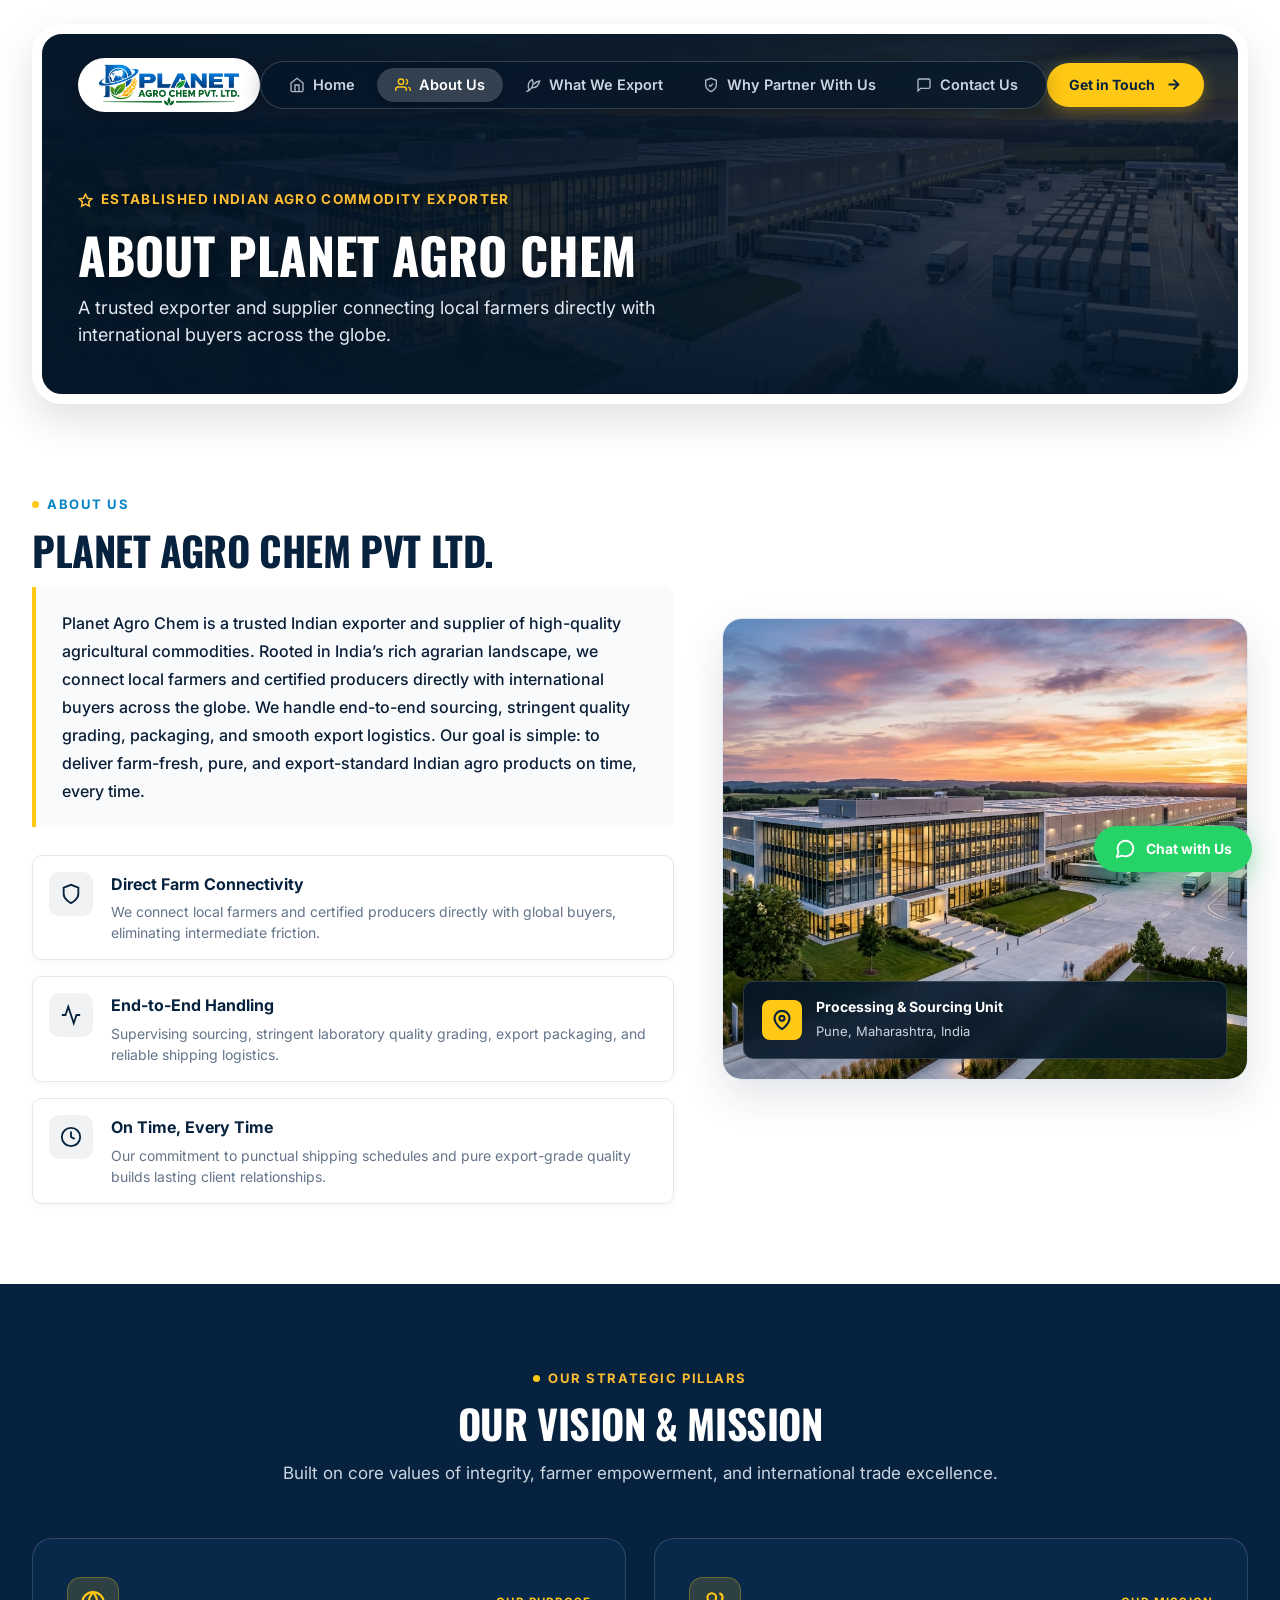
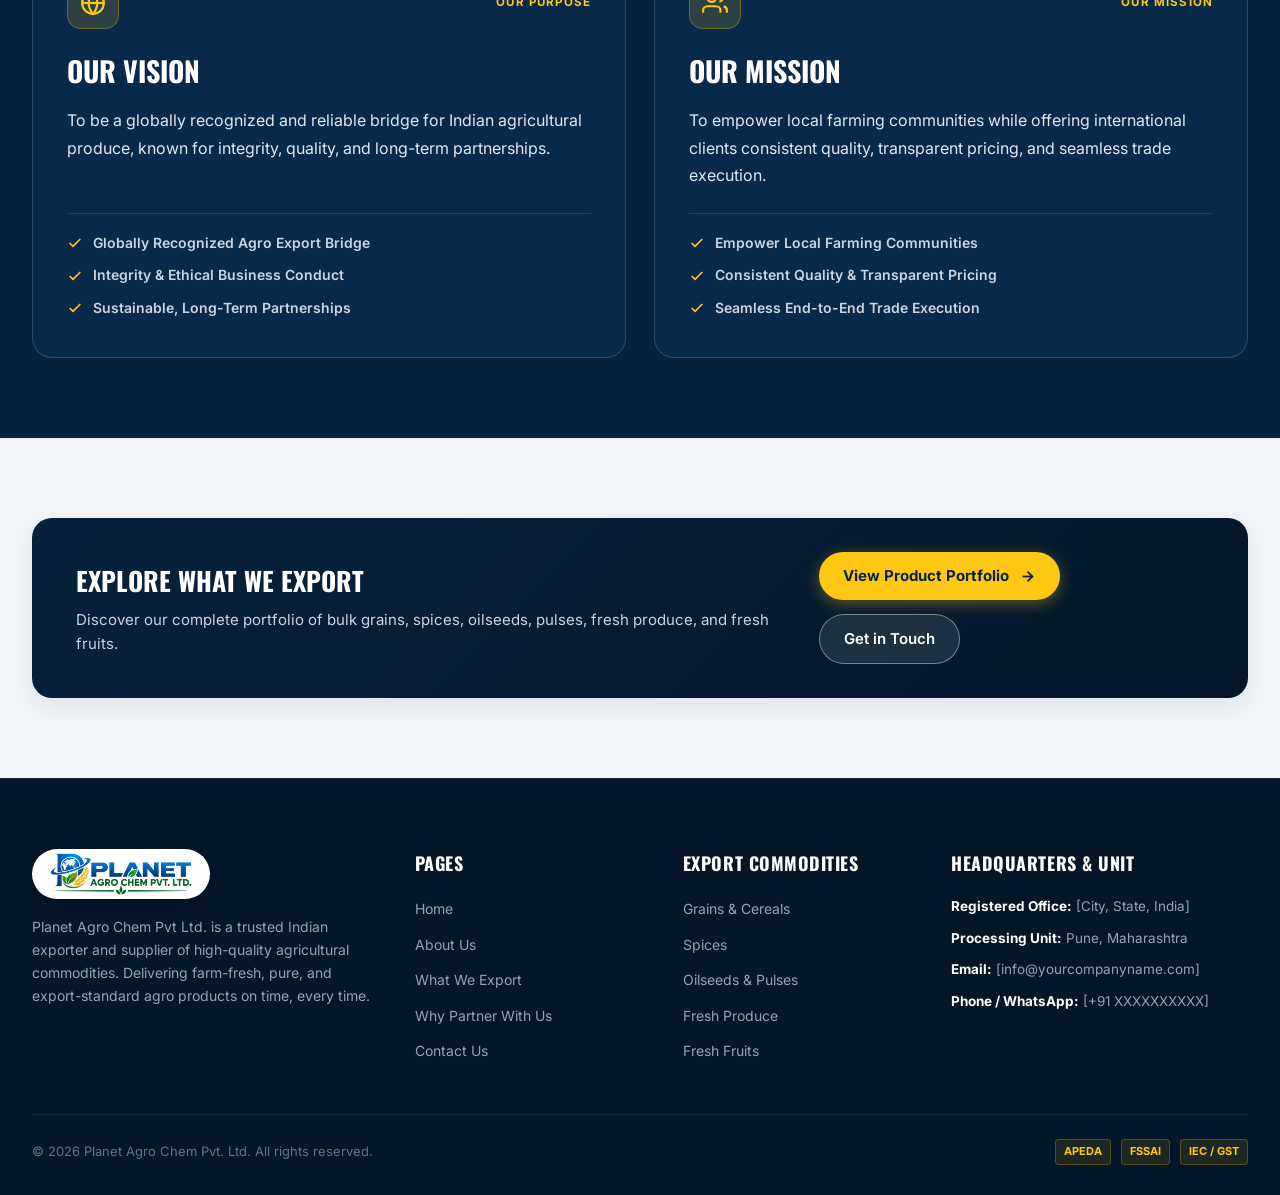
==== commit 2a9f5609: "Reset and streamline site to core business portfolio, fix executive header, clean inquiry form, and " ====
--- a/about.html
+++ b/about.html
@@ -3,1907 +3,55 @@
 <head>
   <meta charset="UTF-8">
   <meta name="viewport" content="width=device-width, initial-scale=1.0">
-  <title>About Us | Planet Agro Chem Pvt. Ltd. — Leading Manufacturer &amp; Exporter of Agrochem Solutions</title>
-  <meta name="description" content="Learn about Planet Agro Chem Pvt. Ltd., a trusted Indian manufacturer and global exporter of high-grade agrochemicals, crop protection products, and specialty plant nutrition solutions.">
+  <title>About Us | Planet Agro Chem Pvt. Ltd.</title>
+  <meta name="description" content="Planet Agro Chem is a trusted Indian exporter and supplier of high-quality agricultural commodities connecting local farmers and certified producers directly with international buyers.">
   <link rel="icon" type="image/png" href="planet-logo.png">
-  <link rel="canonical" href="https://www.planetagrochempvtltd.com/about.html">
   <link rel="preconnect" href="https://fonts.googleapis.com">
   <link rel="preconnect" href="https://fonts.gstatic.com" crossorigin>
   <link href="https://fonts.googleapis.com/css2?family=Inter:wght@400;500;600;700;800&family=Oswald:wght@500;600;700&display=swap" rel="stylesheet">
   <link rel="stylesheet" href="styles.css">
-  <style>
-    /* =========================================================
-       PLANET AGRO CHEM PVT. LTD. — ABOUT US PAGE STYLES
-       Industrial Precision • Agro-Chemical Export Design System
-       ========================================================= */
-
-    :root {
-      --pac-navy: #07223e;
-      --pac-navy-dark: #04192f;
-      --pac-blue-accent: #0284c7;
-      --pac-gold: #fdbe34;
-      --pac-gold-hover: #e5aa2d;
-      --pac-emerald: #10b981;
-      --pac-slate-bg: #f8fafc;
-      --pac-slate-border: #e2e8f0;
-      --pac-text-muted: #64748b;
-      --pac-text-dark: #0f172a;
-    }
-
-        /* =========================================================
-       1. HERO SECTION (EXACT SAME MAX-WIDTH, BORDER & DIMENSIONS AS HOME HERO)
-       ========================================================= */
-    .about-hero-fullscreen-wrapper {
-      width: 100%;
-      height: auto;
-      min-height: auto;
-      background-color: #ffffff;
-      padding: 24px 32px 28px 32px;
-      display: flex;
-      flex-direction: column;
-      box-sizing: border-box;
-    }
-
-    .about-hero-screen-card {
-      position: relative;
-      width: 100%;
-      max-width: 1500px;
-      margin: 0 auto;
-      height: auto;
-      min-height: 480px;
-      border: 10px solid #ffffff;
-      border-radius: 28px;
-      background-color: #07223e;
-      background-image: 
-        linear-gradient(90deg, rgba(7, 34, 62, 0.94) 0%, rgba(7, 34, 62, 0.88) 50%, rgba(4, 20, 38, 0.76) 100%),
-        linear-gradient(180deg, rgba(4, 20, 38, 0.82) 0%, rgba(7, 34, 62, 0.58) 35%, rgba(4, 20, 38, 0.92) 100%),
-        url('about-hero-clean.jpg');
-      background-size: cover;
-      background-position: center center;
-      background-repeat: no-repeat;
-      color: #ffffff;
-      overflow: hidden;
-      box-sizing: border-box;
-      display: flex;
-      flex-direction: column;
-      box-shadow: 0 0 0 1px rgba(0, 0, 0, 0.06), 0 16px 48px rgba(0, 0, 0, 0.12);
-    }
-
-    .about-hero-screen-card::before {
-      content: '';
-      position: absolute;
-      inset: 0;
-      background: 
-        radial-gradient(circle at 85% 18%, rgba(2, 132, 199, 0.22) 0%, transparent 60%),
-        radial-gradient(circle at 12% 85%, rgba(253, 190, 52, 0.12) 0%, transparent 50%);
-      pointer-events: none;
-      z-index: 1;
-    }
-
-    /* Inner Container Aligned to Exact 1500px Max-Width with Same Home Hero Padding */
-    .about-hero-screen-card .hero-inner-container {
-      width: 100%;
-      max-width: 1500px;
-      margin: 0 auto;
-      padding: 24px 32px 32px;
-      display: flex;
-      flex-direction: column;
-      box-sizing: border-box;
-      position: relative;
-      z-index: 10;
-    }
-
-    .about-hero-screen-card .hero-navbar {
-      width: 100%;
-      margin-bottom: 38px;
-      position: relative;
-      z-index: 50;
-    }
-
-    /* Hero Content Section (Clean, Spacious & Minimalist) */
-    .about-hero-content {
-      position: relative;
-      z-index: 10;
-      max-width: 850px;
-      margin-top: clamp(16px, 3.5vh, 40px);
-      margin-bottom: clamp(24px, 5vh, 52px);
-    }
-
-    .about-hero-tag {
-      display: inline-flex;
-      align-items: center;
-      gap: 9px;
-      color: #fdbe34;
-      font-size: 0.84rem;
-      font-weight: 700;
-      letter-spacing: 0.08em;
-      text-transform: uppercase;
-      margin-bottom: 16px;
-      text-shadow: 0 2px 10px rgba(0, 0, 0, 0.85);
-    }
-
-    .about-hero-main-title {
-      font-family: var(--font-display, 'Oswald', sans-serif);
-      font-size: clamp(2.6rem, 4.5vw, 4.2rem);
-      font-weight: 700;
-      line-height: 1.05;
-      text-transform: uppercase;
-      letter-spacing: -0.01em;
-      color: #ffffff;
-      margin-bottom: 18px;
-      display: flex;
-      flex-direction: column;
-      text-shadow: 0 4px 24px rgba(0, 0, 0, 0.75);
-    }
-
-    .about-hero-main-title .highlight-gold {
-      color: var(--pac-gold);
-      background: linear-gradient(90deg, #fdbe34 0%, #fef08a 100%);
-      -webkit-background-clip: text;
-      -webkit-text-fill-color: transparent;
-    }
-
-    .about-hero-lead {
-      font-size: clamp(1.05rem, 1.35vw, 1.2rem);
-      color: #e2e8f0;
-      line-height: 1.65;
-      margin-bottom: 30px;
-      max-width: 680px;
-      text-shadow: 0 2px 12px rgba(0, 0, 0, 0.8);
-    }
-
-    /* Hero Action Buttons */
-    .about-hero-actions {
-      display: flex;
-      align-items: center;
-      gap: 16px;
-      flex-wrap: wrap;
-    }
-
-    .hero-btn-secondary {
-      display: inline-flex;
-      align-items: center;
-      gap: 9px;
-      background: rgba(255, 255, 255, 0.1);
-      border: 1px solid rgba(255, 255, 255, 0.28);
-      color: #ffffff;
-      font-weight: 600;
-      font-size: 0.9rem;
-      padding: 12px 24px;
-      border-radius: 999px;
-      text-decoration: none;
-      transition: all 0.25s ease;
-      backdrop-filter: blur(8px);
-      -webkit-backdrop-filter: blur(8px);
-    }
-
-    .hero-btn-secondary:hover {
-      background: rgba(255, 255, 255, 0.2);
-      border-color: rgba(255, 255, 255, 0.5);
-      transform: translateY(-2px);
-      color: #ffffff;
-    }
-
-    /* Shared Section Header Styling */
-    .content-section {
-      margin-bottom: 60px;
-    }
-
-    .section-pill-tag {
-      display: inline-flex;
-      align-items: center;
-      gap: 8px;
-      padding: 6px 14px;
-      background: #e0f2fe;
-      color: #0369a1;
-      border-radius: 999px;
-      font-size: 0.82rem;
-      font-weight: 700;
-      text-transform: uppercase;
-      letter-spacing: 0.05em;
-      margin-bottom: 12px;
-    }
-
-    .section-headline {
-      font-family: var(--font-display);
-      font-size: clamp(1.8rem, 2.6vw, 2.5rem);
-      font-weight: 700;
-      color: var(--pac-navy);
-      text-transform: uppercase;
-      line-height: 1.12;
-      margin-bottom: 12px;
-    }
-
-    .section-subtext {
-      font-size: 1.05rem;
-      color: var(--pac-text-muted);
-      line-height: 1.65;
-      max-width: 820px;
-    }
-
-    /* =========================================================
-       2. COMPANY OVERVIEW & VALUES SECTION (WITH FACILITY IMAGE)
-       ========================================================= */
-    .overview-split-layout {
-      display: grid;
-      grid-template-columns: 1.25fr 1fr;
-      gap: 36px;
-      align-items: stretch;
-      margin-bottom: 24px;
-    }
-
-    .overview-narrative-card {
-      background: #ffffff;
-      border: 1px solid var(--pac-slate-border);
-      border-radius: 24px;
-      padding: 36px;
-      box-shadow: 0 8px 30px rgba(7, 34, 62, 0.04);
-      display: flex;
-      flex-direction: column;
-      justify-content: space-between;
-    }
-
-    .overview-lead-paragraph {
-      font-size: 1.15rem;
-      color: #334155;
-      line-height: 1.8;
-      border-left: 4px solid var(--pac-blue-accent);
-      padding-left: 20px;
-      background: #f8fafc;
-      padding-top: 16px;
-      padding-bottom: 16px;
-      border-radius: 0 12px 12px 0;
-      margin-bottom: 24px;
-    }
-
-    .overview-visual-card {
-      position: relative;
-      border-radius: 24px;
-      overflow: hidden;
-      border: 1px solid var(--pac-slate-border);
-      box-shadow: 0 10px 32px rgba(7, 34, 62, 0.06);
-      display: flex;
-      flex-direction: column;
-    }
-
-    .overview-facility-img {
-      width: 100%;
-      height: 100%;
-      min-height: 380px;
-      object-fit: cover;
-      display: block;
-      transition: transform 0.5s ease;
-    }
-
-    .overview-visual-card:hover .overview-facility-img {
-      transform: scale(1.03);
-    }
-
-    .overview-img-overlay {
-      position: absolute;
-      bottom: 0;
-      left: 0;
-      right: 0;
-      background: linear-gradient(180deg, transparent 0%, rgba(7, 34, 62, 0.95) 80%);
-      padding: 32px 24px 20px;
-      color: #ffffff;
-    }
-
-    .overview-img-overlay h4 {
-      font-family: var(--font-display);
-      font-size: 1.25rem;
-      font-weight: 700;
-      text-transform: uppercase;
-      color: var(--pac-gold);
-      margin-bottom: 4px;
-    }
-
-    .overview-img-overlay p {
-      font-size: 0.88rem;
-      color: #e2e8f0;
-      line-height: 1.4;
-    }
-
-    /* Core Values 4-Grid */
-    .values-grid {
-      display: grid;
-      grid-template-columns: repeat(4, 1fr);
-      gap: 20px;
-    }
-
-    .value-card {
-      background: #ffffff;
-      border: 1px solid var(--pac-slate-border);
-      border-radius: 20px;
-      padding: 26px 24px;
-      transition: all 0.25s ease;
-      display: flex;
-      flex-direction: column;
-      box-shadow: 0 4px 16px rgba(7, 34, 62, 0.03);
-    }
-
-    .value-card:hover {
-      border-color: #cbd5e1;
-      transform: translateY(-4px);
-      box-shadow: 0 14px 28px rgba(7, 34, 62, 0.08);
-    }
-
-    .value-card-icon {
-      width: 48px;
-      height: 48px;
-      border-radius: 12px;
-      background: #e0f2fe;
-      color: var(--pac-blue-accent);
-      display: flex;
-      align-items: center;
-      justify-content: center;
-      margin-bottom: 18px;
-    }
-
-    .value-card-title {
-      font-family: var(--font-display);
-      font-size: 1.25rem;
-      font-weight: 700;
-      color: var(--pac-navy);
-      text-transform: uppercase;
-      letter-spacing: 0.02em;
-      margin-bottom: 10px;
-    }
-
-    .value-card-desc {
-      font-size: 0.95rem;
-      color: #475569;
-      line-height: 1.6;
-      flex: 1;
-    }
-
-    /* =========================================================
-       3. MISSION & VISION (WITH IMAGE ACCENTS)
-       ========================================================= */
-    .mission-vision-grid {
-      display: grid;
-      grid-template-columns: repeat(2, 1fr);
-      gap: 28px;
-      margin-bottom: 56px;
-    }
-
-    .mv-card {
-      position: relative;
-      border-radius: 24px;
-      padding: 42px 38px;
-      overflow: hidden;
-      display: flex;
-      flex-direction: column;
-      justify-content: space-between;
-      box-shadow: 0 14px 36px rgba(7, 34, 62, 0.1);
-      border: 1px solid rgba(255, 255, 255, 0.12);
-    }
-
-    .mv-card.mission {
-      background: 
-        linear-gradient(135deg, rgba(7, 34, 62, 0.94) 0%, rgba(12, 51, 94, 0.90) 100%),
-        url('process-01-sourcing.jpg') center/cover no-repeat;
-      color: #ffffff;
-    }
-
-    .mv-card.vision {
-      background: 
-        linear-gradient(135deg, rgba(6, 49, 79, 0.94) 0%, rgba(4, 25, 47, 0.90) 100%),
-        url('process-05-port.jpg') center/cover no-repeat;
-      color: #ffffff;
-    }
-
-    .mv-badge {
-      display: inline-flex;
-      align-items: center;
-      gap: 8px;
-      background: rgba(253, 190, 52, 0.2);
-      color: var(--pac-gold);
-      padding: 6px 14px;
-      border-radius: 999px;
-      font-size: 0.8rem;
-      font-weight: 700;
-      text-transform: uppercase;
-      letter-spacing: 0.06em;
-      margin-bottom: 18px;
-      align-self: flex-start;
-      border: 1px solid rgba(253, 190, 52, 0.35);
-    }
-
-    .mv-title {
-      font-family: var(--font-display);
-      font-size: 2.1rem;
-      font-weight: 700;
-      text-transform: uppercase;
-      line-height: 1.1;
-      margin-bottom: 16px;
-      color: #ffffff;
-    }
-
-    .mv-text {
-      font-size: 1.12rem;
-      color: #e2e8f0;
-      line-height: 1.7;
-    }
-
-    /* =========================================================
-       4. COMPREHENSIVE PRODUCT PORTFOLIO (WITH VISUAL CARDS)
-       ========================================================= */
-    .portfolio-visual-showcase {
-      display: grid;
-      grid-template-columns: repeat(3, 1fr);
-      gap: 24px;
-      margin-bottom: 28px;
-    }
-
-    .portfolio-photo-card {
-      background: #ffffff;
-      border: 1px solid var(--pac-slate-border);
-      border-radius: 20px;
-      overflow: hidden;
-      box-shadow: 0 6px 20px rgba(7, 34, 62, 0.04);
-      transition: all 0.3s ease;
-      display: flex;
-      flex-direction: column;
-    }
-
-    .portfolio-photo-card:hover {
-      transform: translateY(-4px);
-      box-shadow: 0 16px 36px rgba(7, 34, 62, 0.08);
-      border-color: #cbd5e1;
-    }
-
-    .portfolio-card-img-wrap {
-      width: 100%;
-      height: 200px;
-      overflow: hidden;
-      position: relative;
-    }
-
-    .portfolio-card-img {
-      width: 100%;
-      height: 100%;
-      object-fit: cover;
-      display: block;
-      transition: transform 0.4s ease;
-    }
-
-    .portfolio-photo-card:hover .portfolio-card-img {
-      transform: scale(1.05);
-    }
-
-    .portfolio-card-badge {
-      position: absolute;
-      top: 12px;
-      left: 12px;
-      background: rgba(7, 34, 62, 0.85);
-      backdrop-filter: blur(6px);
-      color: var(--pac-gold);
-      font-size: 0.75rem;
-      font-weight: 700;
-      text-transform: uppercase;
-      letter-spacing: 0.05em;
-      padding: 5px 12px;
-      border-radius: 6px;
-      border: 1px solid rgba(253, 190, 52, 0.3);
-    }
-
-    .portfolio-card-body {
-      padding: 20px;
-      flex: 1;
-      display: flex;
-      flex-direction: column;
-      justify-content: space-between;
-    }
-
-    .portfolio-card-body h4 {
-      font-family: var(--font-display);
-      font-size: 1.25rem;
-      font-weight: 700;
-      color: var(--pac-navy);
-      text-transform: uppercase;
-      margin-bottom: 6px;
-    }
-
-    .portfolio-card-body p {
-      font-size: 0.92rem;
-      color: var(--pac-text-muted);
-      line-height: 1.5;
-    }
-
-    /* Product Portfolio Table */
-    .portfolio-table-card {
-      background: #ffffff;
-      border: 1px solid var(--pac-slate-border);
-      border-radius: 24px;
-      overflow: hidden;
-      box-shadow: 0 10px 32px rgba(7, 34, 62, 0.04);
-      margin-bottom: 56px;
-    }
-
-    .table-responsive-wrapper {
-      width: 100%;
-      overflow-x: auto;
-    }
-
-    .portfolio-table {
-      width: 100%;
-      border-collapse: collapse;
-      text-align: left;
-    }
-
-    .portfolio-table th {
-      background: #f1f5f9;
-      color: var(--pac-navy);
-      font-family: var(--font-display);
-      font-size: 1.05rem;
-      font-weight: 700;
-      text-transform: uppercase;
-      letter-spacing: 0.04em;
-      padding: 18px 24px;
-      border-bottom: 2px solid #cbd5e1;
-    }
-
-    .portfolio-table td {
-      padding: 20px 24px;
-      border-bottom: 1px solid var(--pac-slate-border);
-      font-size: 0.98rem;
-      vertical-align: middle;
-    }
-
-    .portfolio-table tr:last-child td {
-      border-bottom: none;
-    }
-
-    .portfolio-table tr:hover td {
-      background: #f8fafc;
-    }
-
-    .product-category-tag {
-      display: inline-flex;
-      align-items: center;
-      gap: 10px;
-      font-weight: 700;
-      color: var(--pac-navy);
-      font-size: 1.02rem;
-    }
-
-    .category-icon-bullet {
-      width: 10px;
-      height: 10px;
-      border-radius: 50%;
-      background: var(--pac-blue-accent);
-    }
-
-    .formulation-pill {
-      display: inline-block;
-      background: #f0fdf4;
-      color: #15803d;
-      border: 1px solid #bbf7d0;
-      padding: 3px 10px;
-      border-radius: 6px;
-      font-size: 0.82rem;
-      font-weight: 600;
-      margin-left: 6px;
-    }
-
-    /* =========================================================
-       5. COMPANY FACTSHEET (WITH SILOS & REACTOR IMAGE)
-       ========================================================= */
-    .factsheet-split-layout {
-      display: grid;
-      grid-template-columns: 1.35fr 1fr;
-      gap: 32px;
-      align-items: stretch;
-      margin-bottom: 56px;
-    }
-
-    .factsheet-card {
-      background: #ffffff;
-      border: 1px solid var(--pac-slate-border);
-      border-radius: 24px;
-      padding: 32px 36px;
-      box-shadow: 0 10px 30px rgba(7, 34, 62, 0.04);
-    }
-
-    .factsheet-grid {
-      display: grid;
-      grid-template-columns: repeat(2, 1fr);
-      gap: 14px 20px;
-    }
-
-    .factsheet-row {
-      display: flex;
-      flex-direction: column;
-      background: var(--pac-slate-bg);
-      border: 1px solid var(--pac-slate-border);
-      border-radius: 14px;
-      padding: 14px 18px;
-      transition: all 0.2s ease;
-    }
-
-    .factsheet-row:hover {
-      background: #ffffff;
-      border-color: #cbd5e1;
-      box-shadow: 0 4px 14px rgba(7, 34, 62, 0.04);
-    }
-
-    .factsheet-particular {
-      font-size: 0.78rem;
-      font-weight: 700;
-      color: var(--pac-text-muted);
-      text-transform: uppercase;
-      letter-spacing: 0.05em;
-      margin-bottom: 4px;
-    }
-
-    .factsheet-detail {
-      font-size: 0.98rem;
-      font-weight: 600;
-      color: var(--pac-navy);
-      line-height: 1.4;
-    }
-
-    .factsheet-detail a {
-      color: var(--pac-blue-accent);
-      text-decoration: underline;
-    }
-
-    .factsheet-image-showcase {
-      position: relative;
-      border-radius: 24px;
-      overflow: hidden;
-      border: 1px solid var(--pac-slate-border);
-      box-shadow: 0 10px 32px rgba(7, 34, 62, 0.06);
-      display: flex;
-      flex-direction: column;
-    }
-
-    .factsheet-photo {
-      width: 100%;
-      height: 100%;
-      min-height: 380px;
-      object-fit: cover;
-      display: block;
-      transition: transform 0.5s ease;
-    }
-
-    .factsheet-image-showcase:hover .factsheet-photo {
-      transform: scale(1.03);
-    }
-
-    .factsheet-photo-caption {
-      position: absolute;
-      bottom: 0;
-      left: 0;
-      right: 0;
-      background: linear-gradient(180deg, transparent 0%, rgba(7, 34, 62, 0.94) 75%);
-      padding: 28px 24px 20px;
-      color: #ffffff;
-    }
-
-    .factsheet-photo-caption h4 {
-      font-family: var(--font-display);
-      font-size: 1.25rem;
-      font-weight: 700;
-      color: var(--pac-gold);
-      text-transform: uppercase;
-      margin-bottom: 4px;
-    }
-
-    .factsheet-photo-caption p {
-      font-size: 0.88rem;
-      color: #cbd5e1;
-      line-height: 1.4;
-    }
-
-    /* =========================================================
-       6. KEY LEADERSHIP & DEPARTMENT HEADS (WITH REAL PORTRAITS)
-       ========================================================= */
-    .leadership-grid {
-      display: grid;
-      grid-template-columns: repeat(auto-fit, minmax(260px, 1fr));
-      gap: 24px;
-      margin-bottom: 56px;
-    }
-
-    .leader-card {
-      background: #ffffff;
-      border: 1px solid var(--pac-slate-border);
-      border-radius: 22px;
-      padding: 24px;
-      transition: all 0.25s ease;
-      display: flex;
-      flex-direction: column;
-      box-shadow: 0 4px 18px rgba(7, 34, 62, 0.04);
-      text-align: center;
-      align-items: center;
-    }
-
-    .leader-card:hover {
-      border-color: var(--pac-blue-accent);
-      transform: translateY(-5px);
-      box-shadow: 0 16px 36px rgba(7, 34, 62, 0.1);
-    }
-
-    .leader-avatar-frame {
-      width: 108px;
-      height: 108px;
-      border-radius: 50%;
-      overflow: hidden;
-      margin-bottom: 18px;
-      border: 3px solid #e0f2fe;
-      box-shadow: 0 6px 16px rgba(7, 34, 62, 0.12);
-      background: #f1f5f9;
-      flex-shrink: 0;
-    }
-
-    .leader-avatar-img {
-      width: 100%;
-      height: 100%;
-      object-fit: cover;
-      display: block;
-      transition: transform 0.3s ease;
-    }
-
-    .leader-card:hover .leader-avatar-img {
-      transform: scale(1.08);
-    }
-
-    .leader-role-badge {
-      display: inline-flex;
-      align-items: center;
-      gap: 6px;
-      background: #e0f2fe;
-      color: #0369a1;
-      padding: 4px 12px;
-      border-radius: 999px;
-      font-size: 0.74rem;
-      font-weight: 700;
-      text-transform: uppercase;
-      letter-spacing: 0.05em;
-      margin-bottom: 12px;
-    }
-
-    .leader-title {
-      font-family: var(--font-display);
-      font-size: 1.25rem;
-      font-weight: 700;
-      color: var(--pac-navy);
-      text-transform: uppercase;
-      margin-bottom: 10px;
-      line-height: 1.2;
-    }
-
-    .leader-desc {
-      font-size: 0.92rem;
-      color: #475569;
-      line-height: 1.55;
-      flex: 1;
-      text-align: left;
-    }
-
-    /* =========================================================
-       7. QUALITY STANDARDS & ACCREDITATIONS (WITH LAB SPOTLIGHT)
-       ========================================================= */
-    .quality-layout-grid {
-      display: grid;
-      grid-template-columns: 1fr 1.35fr;
-      gap: 32px;
-      align-items: stretch;
-      margin-bottom: 56px;
-    }
-
-    .quality-lab-spotlight {
-      position: relative;
-      border-radius: 24px;
-      overflow: hidden;
-      border: 1px solid var(--pac-slate-border);
-      box-shadow: 0 10px 32px rgba(7, 34, 62, 0.06);
-      display: flex;
-      flex-direction: column;
-    }
-
-    .quality-lab-img {
-      width: 100%;
-      height: 100%;
-      min-height: 440px;
-      object-fit: cover;
-      display: block;
-      transition: transform 0.5s ease;
-    }
-
-    .quality-lab-spotlight:hover .quality-lab-img {
-      transform: scale(1.03);
-    }
-
-    .quality-lab-overlay {
-      position: absolute;
-      bottom: 0;
-      left: 0;
-      right: 0;
-      background: linear-gradient(180deg, transparent 0%, rgba(7, 34, 62, 0.96) 75%);
-      padding: 32px 28px 24px;
-      color: #ffffff;
-    }
-
-    .quality-lab-overlay h4 {
-      font-family: var(--font-display);
-      font-size: 1.35rem;
-      font-weight: 700;
-      color: var(--pac-gold);
-      text-transform: uppercase;
-      margin-bottom: 6px;
-    }
-
-    .quality-lab-overlay p {
-      font-size: 0.92rem;
-      color: #cbd5e1;
-      line-height: 1.5;
-    }
-
-    .certs-grid {
-      display: grid;
-      grid-template-columns: repeat(4, 1fr);
-      gap: 18px;
-    }
-
-    .cert-card {
-      background: #ffffff;
-      border: 1px solid var(--pac-slate-border);
-      border-radius: 18px;
-      padding: 22px 20px 24px;
-      display: flex;
-      flex-direction: column;
-      gap: 14px;
-      transition: all 0.25s ease;
-      box-shadow: 0 4px 14px rgba(7, 34, 62, 0.03);
-      position: relative;
-      overflow: hidden;
-    }
-
-    .cert-card::before {
-      content: '';
-      position: absolute;
-      top: 0;
-      left: 0;
-      right: 0;
-      height: 3px;
-      background: var(--pac-slate-border);
-      transition: all 0.25s ease;
-    }
-
-    .cert-card-apeda::before { background: #0284c7; }
-    .cert-card-fssai::before { background: #16a34a; }
-    .cert-card-iec::before { background: #ca8a04; }
-    .cert-card-gst::before { background: #9333ea; }
-
-    .cert-card:hover {
-      border-color: #cbd5e1;
-      transform: translateY(-3px);
-      box-shadow: 0 12px 28px rgba(7, 34, 62, 0.08);
-    }
-
-    .cert-card-top {
-      display: flex;
-      align-items: center;
-      justify-content: space-between;
-      width: 100%;
-    }
-
-    .cert-icon-wrap {
-      width: 44px;
-      height: 44px;
-      border-radius: 12px;
-      display: flex;
-      align-items: center;
-      justify-content: center;
-      flex-shrink: 0;
-    }
-
-    .cert-status-badge {
-      display: inline-flex;
-      align-items: center;
-      gap: 4px;
-      font-size: 0.72rem;
-      font-weight: 700;
-      text-transform: uppercase;
-      letter-spacing: 0.04em;
-      padding: 4px 10px;
-      border-radius: 999px;
-    }
-
-    .badge-apeda { background: #e0f2fe; color: #0369a1; }
-    .badge-fssai { background: #dcfce7; color: #15803d; }
-    .badge-iec { background: #fef9c3; color: #a16207; }
-    .badge-gst { background: #f3e8ff; color: #7e22ce; }
-
-    .cert-card-body {
-      display: flex;
-      flex-direction: column;
-      flex: 1;
-    }
-
-    .cert-card-body h4 {
-      font-family: var(--font-display);
-      font-size: 1.25rem;
-      font-weight: 700;
-      color: var(--pac-navy);
-      text-transform: uppercase;
-      letter-spacing: 0.02em;
-      margin-bottom: 2px;
-    }
-
-    .cert-full-title {
-      font-size: 0.8rem;
-      font-weight: 600;
-      color: var(--pac-text-muted);
-      text-transform: uppercase;
-      letter-spacing: 0.03em;
-      margin-bottom: 8px;
-    }
-
-    .cert-card-body p {
-      font-size: 0.88rem;
-      color: #475569;
-      line-height: 1.55;
-    }
-
-    /* =========================================================
-       8. WHY GLOBAL BUYERS PARTNER WITH US (WITH PHOTO THUMBNAILS)
-       ========================================================= */
-    .partner-grid {
-      display: grid;
-      grid-template-columns: repeat(3, 1fr);
-      gap: 24px;
-      margin-bottom: 56px;
-    }
-
-    .partner-card {
-      background: #ffffff;
-      border: 1px solid var(--pac-slate-border);
-      border-radius: 22px;
-      overflow: hidden;
-      transition: all 0.25s ease;
-      display: flex;
-      flex-direction: column;
-      box-shadow: 0 6px 20px rgba(7, 34, 62, 0.04);
-    }
-
-    .partner-card:hover {
-      border-color: #cbd5e1;
-      transform: translateY(-5px);
-      box-shadow: 0 16px 36px rgba(7, 34, 62, 0.1);
-    }
-
-    .partner-thumb-wrap {
-      width: 100%;
-      height: 160px;
-      overflow: hidden;
-      position: relative;
-    }
-
-    .partner-thumb-img {
-      width: 100%;
-      height: 100%;
-      object-fit: cover;
-      display: block;
-      transition: transform 0.4s ease;
-    }
-
-    .partner-card:hover .partner-thumb-img {
-      transform: scale(1.06);
-    }
-
-    .partner-badge-mini {
-      position: absolute;
-      top: 12px;
-      left: 12px;
-      background: rgba(7, 34, 62, 0.85);
-      color: var(--pac-gold);
-      font-size: 0.72rem;
-      font-weight: 700;
-      text-transform: uppercase;
-      letter-spacing: 0.05em;
-      padding: 4px 10px;
-      border-radius: 6px;
-    }
-
-    .partner-card-body {
-      padding: 24px;
-      flex: 1;
-      display: flex;
-      flex-direction: column;
-    }
-
-    .partner-title {
-      font-family: var(--font-display);
-      font-size: 1.25rem;
-      font-weight: 700;
-      color: var(--pac-navy);
-      text-transform: uppercase;
-      margin-bottom: 10px;
-    }
-
-    .partner-desc {
-      font-size: 0.94rem;
-      color: #475569;
-      line-height: 1.6;
-    }
-
-    /* =========================================================
-       9. WORKING HOURS & GLOBAL SUPPORT
-       ========================================================= */
-    .hours-grid {
-      display: grid;
-      grid-template-columns: repeat(2, 1fr);
-      gap: 24px;
-      margin-bottom: 56px;
-    }
-
-    .hours-card {
-      background: #ffffff;
-      border: 1px solid var(--pac-slate-border);
-      border-radius: 22px;
-      padding: 32px 36px;
-      box-shadow: 0 8px 24px rgba(7, 34, 62, 0.04);
-      display: flex;
-      flex-direction: column;
-      justify-content: space-between;
-    }
-
-    .hours-tag {
-      display: inline-flex;
-      align-items: center;
-      gap: 8px;
-      font-size: 0.8rem;
-      font-weight: 700;
-      text-transform: uppercase;
-      letter-spacing: 0.05em;
-      padding: 6px 12px;
-      border-radius: 6px;
-      margin-bottom: 14px;
-      align-self: flex-start;
-    }
-
-    .hours-tag.ist {
-      background: #eff6ff;
-      color: #1d4ed8;
-    }
-
-    .hours-tag.desk {
-      background: #ecfdf5;
-      color: #047857;
-    }
-
-    .hours-title {
-      font-family: var(--font-display);
-      font-size: 1.6rem;
-      font-weight: 700;
-      color: var(--pac-navy);
-      text-transform: uppercase;
-      margin-bottom: 12px;
-    }
-
-    .hours-desc {
-      font-size: 1.02rem;
-      color: #334155;
-      line-height: 1.65;
-    }
-
-    /* =========================================================
-       10. CONTACT US & EXPORT INQUIRY (WITH RICH CTA BANNER)
-       ========================================================= */
-    .contact-cta-card {
-      background: 
-        linear-gradient(135deg, rgba(7, 34, 62, 0.96) 0%, rgba(4, 25, 47, 0.94) 100%),
-        url('about-agrochem-facility.jpg') center/cover no-repeat;
-      color: #ffffff;
-      border-radius: 28px;
-      padding: 56px 60px;
-      box-shadow: 0 20px 48px rgba(7, 34, 62, 0.2);
-      border: 1px solid rgba(255, 255, 255, 0.1);
-      position: relative;
-      overflow: hidden;
-      margin-bottom: 56px;
-    }
-
-    .contact-cta-grid {
-      display: grid;
-      grid-template-columns: 1.2fr 1fr;
-      gap: 48px;
-      align-items: center;
-      position: relative;
-      z-index: 10;
-    }
-
-    .contact-cta-title {
-      font-family: var(--font-display);
-      font-size: clamp(2rem, 3.2vw, 3.2rem);
-      font-weight: 700;
-      color: #ffffff;
-      text-transform: uppercase;
-      line-height: 1.05;
-      margin-bottom: 16px;
-    }
-
-    .contact-cta-sub {
-      font-size: 1.15rem;
-      color: #cbd5e1;
-      line-height: 1.6;
-      margin-bottom: 30px;
-    }
-
-    .contact-details-list {
-      display: flex;
-      flex-direction: column;
-      gap: 14px;
-    }
-
-    .contact-item-row {
-      display: flex;
-      align-items: flex-start;
-      gap: 14px;
-      font-size: 0.98rem;
-      color: #e2e8f0;
-    }
-
-    .contact-item-icon {
-      width: 24px;
-      height: 24px;
-      color: var(--pac-gold);
-      flex-shrink: 0;
-      margin-top: 2px;
-    }
-
-    .contact-item-row a {
-      color: #7dd3fc;
-      text-decoration: none;
-      font-weight: 600;
-    }
-
-    .contact-item-row a:hover {
-      text-decoration: underline;
-    }
-
-    .contact-action-box {
-      background: rgba(255, 255, 255, 0.08);
-      backdrop-filter: blur(12px);
-      -webkit-backdrop-filter: blur(12px);
-      border: 1px solid rgba(255, 255, 255, 0.18);
-      border-radius: 20px;
-      padding: 36px 32px;
-      text-align: center;
-    }
-
-    .contact-action-box h3 {
-      font-family: var(--font-display);
-      font-size: 1.5rem;
-      font-weight: 700;
-      text-transform: uppercase;
-      color: #ffffff;
-      margin-bottom: 12px;
-    }
-
-    .contact-action-box p {
-      font-size: 0.95rem;
-      color: #cbd5e1;
-      margin-bottom: 24px;
-      line-height: 1.5;
-    }
-
-    .btn-large-inquiry {
-      display: inline-flex;
-      align-items: center;
-      justify-content: center;
-      gap: 10px;
-      width: 100%;
-      background: var(--pac-gold);
-      color: #07223e;
-      font-weight: 700;
-      font-size: 1.05rem;
-      text-transform: uppercase;
-      letter-spacing: 0.03em;
-      padding: 16px 28px;
-      border-radius: 12px;
-      text-decoration: none;
-      transition: all 0.25s ease;
-      box-shadow: 0 4px 18px rgba(253, 190, 52, 0.35);
-      border: none;
-      cursor: pointer;
-    }
-
-    .btn-large-inquiry:hover {
-      background: var(--pac-gold-hover);
-      transform: translateY(-2px);
-      box-shadow: 0 8px 24px rgba(253, 190, 52, 0.5);
-    }
-
-    /* =========================================================
-       RESPONSIVE DESIGN SYSTEM (1024px, 850px, 640px, 380px)
-       ========================================================= */
-
-    /* ---------------------------------------------------------
-       1. SMALL LAPTOPS & LANDSCAPE TABLETS (1024px / 1150px - 851px)
-       --------------------------------------------------------- */
-    @media (min-width: 851px) and (max-width: 1150px) {
-      .about-hero-fullscreen-wrapper {
-        padding: 14px 18px 20px;
-      }
-      .about-hero-screen-card {
-        border-width: 7px;
-        border-radius: 22px;
-        min-height: 440px;
-      }
-      .about-hero-screen-card .hero-inner-container {
-        padding: 16px 18px 24px;
-      }
-      .about-hero-screen-card .hero-navbar {
-        margin-bottom: 22px;
-      }
-      .about-hero-content {
-        max-width: 760px;
-        margin-top: 16px;
-        margin-bottom: 24px;
-      }
-      .about-hero-main-title {
-        font-size: clamp(2.2rem, 3.8vw, 3.2rem);
-        line-height: 1.05;
-      }
-      .about-hero-lead {
-        font-size: 1.02rem;
-        max-width: 600px;
-        margin-bottom: 20px;
-      }
-      .about-hero-actions {
-        gap: 14px;
-      }
-
-      /* Compact Navbar for 1024px */
-      .about-hero-screen-card .nav-links {
-        display: flex;
-        gap: 2px;
-        padding: 4px 6px;
-        flex-shrink: 1;
-      }
-      .about-hero-screen-card .nav-link-item {
-        font-size: 0.78rem;
-        padding: 5px 8px;
-        gap: 0;
-        white-space: nowrap;
-      }
-      .about-hero-screen-card .nav-link-item svg {
-        display: none;
-      }
-      .about-hero-screen-card .nav-cta-btn {
-        padding: 8px 13px;
-        font-size: 0.78rem;
-        white-space: nowrap;
-        flex-shrink: 0;
-      }
-      .about-hero-screen-card .nav-mobile-toggle {
-        display: none;
-      }
-
-      /* Page Canvas Container */
-      .about-page-canvas {
-        padding: 20px 18px 50px;
-        gap: 28px;
-      }
-      .content-section {
-        margin-bottom: 44px;
-      }
-
-      /* Section 1: Overview */
-      .overview-split-layout {
-        grid-template-columns: 1.15fr 1fr;
-        gap: 24px;
-      }
-      .overview-narrative-card {
-        padding: 28px 24px;
-      }
-      .overview-lead-paragraph {
-        font-size: 1.05rem;
-        padding: 14px 16px;
-        margin-bottom: 18px;
-      }
-      .overview-facility-img {
-        min-height: 320px;
-      }
-      .values-grid {
-        grid-template-columns: repeat(2, 1fr);
-        gap: 16px;
-      }
-      .value-card {
-        padding: 22px 20px;
-      }
-
-      /* Section 2: Mission & Vision */
-      .mission-vision-grid {
-        grid-template-columns: repeat(2, 1fr);
-        gap: 22px;
-        margin-bottom: 44px;
-      }
-      .mv-card {
-        padding: 32px 28px;
-        border-radius: 20px;
-      }
-      .mv-title {
-        font-size: 1.85rem;
-      }
-      .mv-text {
-        font-size: 1.02rem;
-      }
-
-      /* Section 3: Product Portfolio */
-      .portfolio-visual-showcase {
-        grid-template-columns: repeat(3, 1fr);
-        gap: 20px;
-      }
-      .portfolio-card-img-wrap {
-        height: 180px;
-      }
-      .portfolio-card-body {
-        padding: 18px 16px;
-      }
-
-      /* Section 4: Why Partner */
-      .partner-grid {
-        grid-template-columns: repeat(3, 1fr);
-        gap: 20px;
-        margin-bottom: 44px;
-      }
-      .partner-thumb-wrap {
-        height: 150px;
-      }
-      .partner-card-body {
-        padding: 20px 18px;
-      }
-
-      /* Section 5: Certifications */
-      .certs-grid {
-        grid-template-columns: repeat(2, 1fr);
-        gap: 16px;
-      }
-      .cert-card {
-        padding: 20px 18px 22px;
-      }
-
-      /* Section 6: Factsheet */
-      .factsheet-split-layout {
-        grid-template-columns: 1fr;
-        gap: 24px;
-        margin-bottom: 44px;
-      }
-      .factsheet-card {
-        padding: 28px 24px;
-      }
-      .factsheet-grid {
-        grid-template-columns: repeat(2, 1fr);
-        gap: 12px 18px;
-      }
-      .factsheet-photo {
-        min-height: 260px;
-        max-height: 320px;
-      }
-
-      /* Section 7: Contact CTA */
-      .contact-cta-card {
-        padding: 40px 36px;
-        border-radius: 24px;
-        margin-bottom: 44px;
-      }
-      .contact-cta-grid {
-        grid-template-columns: 1.15fr 1fr;
-        gap: 32px;
-      }
-      .contact-cta-title {
-        font-size: 2.3rem;
-      }
-      .contact-action-box {
-        padding: 28px 24px;
-      }
-    }
-
-    /* ---------------------------------------------------------
-       2. TABLETS PORTRAIT & IPADS (768px / 850px - 641px)
-       --------------------------------------------------------- */
-    @media (max-width: 850px) {
-      .about-hero-fullscreen-wrapper {
-        padding: 10px 12px 18px;
-      }
-      .about-hero-screen-card {
-        border-width: 8px;
-        border-radius: 22px;
-      }
-      .about-hero-screen-card .hero-inner-container {
-        padding: 16px 14px 26px;
-      }
-      .about-hero-content {
-        margin-top: 18px;
-        margin-bottom: 24px;
-      }
-      .about-hero-main-title {
-        font-size: clamp(2rem, 5.2vw, 2.75rem);
-        line-height: 1.08;
-      }
-      .about-hero-lead {
-        font-size: 0.95rem;
-        max-width: 520px;
-      }
-
-      /* Mobile Drawer Toggle on <= 850px */
-      .about-hero-screen-card .nav-links {
-        display: none !important;
-      }
-      .about-hero-screen-card .nav-mobile-toggle {
-        display: flex !important;
-      }
-      .about-hero-screen-card .mobile-nav-drawer {
-        display: block;
-      }
-      .about-hero-screen-card .nav-cta-btn {
-        display: none !important;
-      }
-
-      /* Page Canvas Container */
-      .about-page-canvas {
-        padding: 18px 12px 46px;
-        gap: 22px;
-      }
-      .content-section {
-        margin-bottom: 38px;
-      }
-      .section-headline {
-        font-size: clamp(1.75rem, 3.8vw, 2.2rem);
-      }
-
-      /* Section 1: Overview */
-      .overview-split-layout {
-        grid-template-columns: 1fr;
-        gap: 22px;
-      }
-      .overview-narrative-card {
-        padding: 24px 20px;
-        border-radius: 20px;
-      }
-      .overview-facility-img {
-        min-height: 260px;
-        aspect-ratio: 16 / 10;
-      }
-      .values-grid {
-        grid-template-columns: repeat(2, 1fr);
-        gap: 14px;
-      }
-      .value-card {
-        padding: 20px 18px;
-        border-radius: 18px;
-      }
-
-      /* Section 2: Mission & Vision */
-      .mission-vision-grid {
-        grid-template-columns: 1fr;
-        gap: 18px;
-        margin-bottom: 38px;
-      }
-      .mv-card {
-        padding: 28px 24px;
-        border-radius: 20px;
-      }
-      .mv-title {
-        font-size: 1.75rem;
-      }
-      .mv-text {
-        font-size: 1rem;
-      }
-
-      /* Section 3: Product Portfolio */
-      .portfolio-visual-showcase {
-        grid-template-columns: repeat(2, 1fr);
-        gap: 18px;
-      }
-      .portfolio-card-img-wrap {
-        height: 180px;
-      }
-      .portfolio-card-body {
-        padding: 18px 16px;
-      }
-
-      /* Section 4: Why Partner */
-      .partner-grid {
-        grid-template-columns: repeat(2, 1fr);
-        gap: 18px;
-        margin-bottom: 38px;
-      }
-      .partner-thumb-wrap {
-        height: 150px;
-      }
-      .partner-card-body {
-        padding: 20px 18px;
-      }
-
-      /* Section 5: Certifications */
-      .certs-grid {
-        grid-template-columns: repeat(2, 1fr);
-        gap: 14px;
-      }
-      .cert-card {
-        padding: 18px 16px;
-      }
-
-      /* Section 6: Factsheet */
-      .factsheet-split-layout {
-        grid-template-columns: 1fr;
-        gap: 20px;
-        margin-bottom: 38px;
-      }
-      .factsheet-card {
-        padding: 24px 20px;
-        border-radius: 20px;
-      }
-      .factsheet-grid {
-        grid-template-columns: repeat(2, 1fr);
-        gap: 10px 14px;
-      }
-      .factsheet-photo {
-        min-height: 240px;
-        aspect-ratio: 16 / 9;
-      }
-
-      /* Section 7: Contact CTA */
-      .contact-cta-card {
-        padding: 34px 26px;
-        border-radius: 22px;
-        margin-bottom: 38px;
-      }
-      .contact-cta-grid {
-        grid-template-columns: 1fr;
-        gap: 28px;
-      }
-      .contact-cta-title {
-        font-size: 2.1rem;
-      }
-      .contact-action-box {
-        padding: 26px 20px;
-      }
-    }
-
-    /* ---------------------------------------------------------
-       3. SMARTPHONES & MOBILE PHONES (<= 640px)
-       --------------------------------------------------------- */
-    @media (max-width: 640px) {
-      .about-hero-fullscreen-wrapper {
-        padding: 8px 8px 14px;
-      }
-      .about-hero-screen-card {
-        border-width: 5px;
-        border-radius: 18px;
-      }
-      .about-hero-screen-card .hero-inner-container {
-        padding: 14px 12px 22px;
-      }
-      .about-hero-screen-card .brand-logo-frame {
-        height: 40px;
-        padding: 3px 12px;
-      }
-      .about-hero-screen-card .brand-logo-img {
-        height: 28px;
-        max-width: 120px;
-      }
-      .about-hero-screen-card .nav-cta-btn {
-        display: none !important;
-      }
-      .about-hero-content {
-        margin-top: 14px;
-        margin-bottom: 22px;
-      }
-      .about-hero-tag {
-        font-size: 0.72rem;
-        margin-bottom: 10px;
-      }
-      .about-hero-main-title {
-        font-size: clamp(1.85rem, 7.5vw, 2.3rem);
-        line-height: 1.1;
-        margin-bottom: 14px;
-      }
-      .about-hero-lead {
-        font-size: 0.90rem;
-        line-height: 1.55;
-        margin-bottom: 20px;
-      }
-      .about-hero-actions {
-        flex-direction: column;
-        width: 100%;
-        gap: 10px;
-      }
-      .about-hero-actions .btn-yellow,
-      .about-hero-actions .hero-btn-secondary {
-        width: 100%;
-        justify-content: center;
-        padding: 11px 18px;
-        font-size: 0.88rem;
-        box-sizing: border-box;
-      }
-
-      /* Main Canvas Container */
-      .about-page-canvas {
-        padding: 14px 8px 36px;
-        gap: 18px;
-      }
-      .content-section {
-        margin-bottom: 30px;
-      }
-      .section-headline {
-        font-size: clamp(1.6rem, 6.5vw, 1.95rem);
-        margin-bottom: 8px;
-      }
-      .section-subtext {
-        font-size: 0.90rem;
-        margin-bottom: 18px !important;
-      }
-
-      /* Section 1: Overview */
-      .overview-split-layout {
-        grid-template-columns: 1fr;
-        gap: 16px;
-      }
-      .overview-narrative-card {
-        padding: 20px 16px;
-        border-radius: 16px;
-      }
-      .overview-lead-paragraph {
-        font-size: 0.96rem;
-        padding: 12px 14px;
-        margin-bottom: 16px;
-        border-left-width: 3px;
-      }
-      .overview-facility-img {
-        min-height: 200px;
-        aspect-ratio: 16 / 10;
-      }
-      .overview-img-overlay {
-        padding: 24px 18px 16px;
-      }
-      .overview-img-overlay h4 {
-        font-size: 1.1rem;
-      }
-      .overview-img-overlay p {
-        font-size: 0.82rem;
-      }
-      .values-grid {
-        grid-template-columns: 1fr;
-        gap: 12px;
-      }
-      .value-card {
-        padding: 18px 16px;
-        border-radius: 16px;
-      }
-      .value-card-icon {
-        width: 42px;
-        height: 42px;
-        margin-bottom: 12px;
-      }
-      .value-card-title {
-        font-size: 1.15rem;
-      }
-      .value-card-desc {
-        font-size: 0.90rem;
-      }
-
-      /* Section 2: Mission & Vision */
-      .mission-vision-grid {
-        grid-template-columns: 1fr;
-        gap: 16px;
-        margin-bottom: 30px;
-      }
-      .mv-card {
-        padding: 24px 18px;
-        border-radius: 16px;
-      }
-      .mv-title {
-        font-size: 1.55rem;
-        margin-bottom: 10px;
-      }
-      .mv-text {
-        font-size: 0.94rem;
-        line-height: 1.6;
-      }
-
-      /* Section 3: Product Portfolio */
-      .portfolio-visual-showcase {
-        grid-template-columns: 1fr;
-        gap: 16px;
-      }
-      .portfolio-photo-card {
-        border-radius: 16px;
-      }
-      .portfolio-card-img-wrap {
-        height: 170px;
-      }
-      .portfolio-card-body {
-        padding: 16px 14px;
-      }
-      .portfolio-card-body h4 {
-        font-size: 1.15rem;
-      }
-
-      /* Section 4: Why Partner */
-      .partner-grid {
-        grid-template-columns: 1fr;
-        gap: 16px;
-        margin-bottom: 30px;
-      }
-      .partner-card {
-        border-radius: 16px;
-      }
-      .partner-thumb-wrap {
-        height: 150px;
-      }
-      .partner-card-body {
-        padding: 18px 16px;
-      }
-      .partner-title {
-        font-size: 1.15rem;
-      }
-      .partner-desc {
-        font-size: 0.90rem;
-      }
-
-      /* Section 5: Certifications */
-      .certs-grid {
-        grid-template-columns: 1fr;
-        gap: 10px;
-      }
-      .cert-card {
-        padding: 14px 14px;
-        border-radius: 14px;
-        gap: 12px;
-      }
-      .cert-icon-wrap {
-        width: 36px;
-        height: 36px;
-      }
-      .cert-card-body h4 {
-        font-size: 1rem;
-      }
-      .cert-card-body p {
-        font-size: 0.84rem;
-      }
-
-      /* Section 6: Factsheet */
-      .factsheet-split-layout {
-        grid-template-columns: 1fr;
-        gap: 16px;
-        margin-bottom: 30px;
-      }
-      .factsheet-card {
-        padding: 18px 14px;
-        border-radius: 16px;
-      }
-      .factsheet-grid {
-        grid-template-columns: 1fr;
-        gap: 8px;
-      }
-      .factsheet-row {
-        padding: 12px 14px;
-        border-radius: 12px;
-      }
-      .factsheet-particular {
-        font-size: 0.74rem;
-      }
-      .factsheet-detail {
-        font-size: 0.92rem;
-      }
-      .factsheet-photo {
-        min-height: 180px;
-        aspect-ratio: 16 / 9;
-      }
-      .factsheet-photo-caption {
-        padding: 20px 16px 14px;
-      }
-      .factsheet-photo-caption h4 {
-        font-size: 1.1rem;
-      }
-      .factsheet-photo-caption p {
-        font-size: 0.82rem;
-      }
-
-      /* Section 7: Contact CTA */
-      .contact-cta-card {
-        padding: 26px 16px;
-        border-radius: 18px;
-        margin-bottom: 30px;
-      }
-      .contact-cta-grid {
-        grid-template-columns: 1fr;
-        gap: 22px;
-      }
-      .contact-cta-title {
-        font-size: 1.75rem;
-        margin-bottom: 12px;
-      }
-      .contact-cta-sub {
-        font-size: 0.94rem;
-        margin-bottom: 20px;
-      }
-      .contact-action-box {
-        padding: 22px 16px;
-        border-radius: 16px;
-      }
-      .contact-action-box h3 {
-        font-size: 1.3rem;
-      }
-      .btn-large-inquiry {
-        font-size: 0.90rem;
-        padding: 13px 18px;
-      }
-    }
-
-    /* ---------------------------------------------------------
-       4. SMALL SMARTPHONES (<= 380px)
-       --------------------------------------------------------- */
-    @media (max-width: 380px) {
-      .about-hero-main-title {
-        font-size: 1.65rem;
-      }
-      .section-headline {
-        font-size: 1.45rem;
-      }
-      .about-hero-screen-card .hero-inner-container {
-        padding: 12px 10px 18px;
-      }
-      .overview-narrative-card,
-      .factsheet-card,
-      .contact-cta-card {
-        padding: 16px 12px;
-      }
-      .mv-card {
-        padding: 20px 14px;
-      }
-    }
-  </style>
 </head>
 <body>
 
-  <!-- ==================== 1. FULL-WIDTH HERO SECTION (EXACT SAME AS HOME HERO) ==================== -->
-  <div class="hero-fullscreen-wrapper about-hero-fullscreen-wrapper">
-    <header class="hero-screen-card about-hero-screen-card about-hero-card" id="home">
-      <div class="hero-inner-container">
-        <!-- Top Navbar (Same as Hero Section) -->
+  <!-- ==================== INNER HERO SECTION ==================== -->
+  <div class="page-hero-wrapper">
+    <div class="page-hero-card hero-about">
+      <div class="page-hero-inner">
+        <!-- Top Executive Navbar -->
         <nav class="hero-navbar">
           <a href="index.html" class="brand-wrap" aria-label="Planet Agro Chem Pvt. Ltd. Home">
             <div class="brand-logo-frame">
-              <img src="headerlogo.png" alt="Planet Agro Chem Pvt. Ltd. - Agricultural Commodities &amp; Export Solutions" class="brand-logo-img">
+              <img src="headerlogo.png" alt="Planet Agro Chem Pvt. Ltd." class="brand-logo-img">
             </div>
           </a>
 
           <div class="nav-links">
-            <a href="index.html#home" class="nav-link-item">
-              <svg viewBox="0 0 24 24" fill="none" stroke="currentColor" stroke-width="2" stroke-linecap="round" stroke-linejoin="round"><path d="M3 9l9-7 9 7v11a2 2 0 0 1-2 2H5a2 2 0 0 1-2-2z"></path><polyline points="9 22 9 12 15 12 15 22"></polyline></svg>
+            <a href="index.html" class="nav-link-item">
+              <svg viewBox="0 0 24 24" fill="none" stroke="currentColor" stroke-width="2"><path d="M3 9l9-7 9 7v11a2 2 0 0 1-2 2H5a2 2 0 0 1-2-2z"></path><polyline points="9 22 9 12 15 12 15 22"></polyline></svg>
               <span>Home</span>
             </a>
             <a href="about.html" class="nav-link-item active">
-              <svg viewBox="0 0 24 24" fill="none" stroke="currentColor" stroke-width="2" stroke-linecap="round" stroke-linejoin="round"><path d="M17 21v-2a4 4 0 0 0-4-4H5a4 4 0 0 0-4 4v2"></path><circle cx="9" cy="7" r="4"></circle><path d="M23 21v-2a4 4 0 0 0-3-3.87"></path><path d="M16 3.13a4 4 0 0 1 0 7.75"></path></svg>
+              <svg viewBox="0 0 24 24" fill="none" stroke="currentColor" stroke-width="2"><path d="M17 21v-2a4 4 0 0 0-4-4H5a4 4 0 0 0-4 4v2"></path><circle cx="9" cy="7" r="4"></circle><path d="M23 21v-2a4 4 0 0 0-3-3.87"></path><path d="M16 3.13a4 4 0 0 1 0 7.75"></path></svg>
               <span>About Us</span>
             </a>
             <a href="products.html" class="nav-link-item">
-              <svg viewBox="0 0 24 24" fill="none" stroke="currentColor" stroke-width="2" stroke-linecap="round" stroke-linejoin="round"><path d="M2 22s5.5-1.5 8-6c3.5-6.5 1-12 1-12s-5.5 2.5-6 8c-.4 4.5 1 8 1 8z"></path><path d="M10 16c4.5.5 10-2 12-10 0 0-5.5.5-9 5"></path></svg>
-              <span>Products &amp; Commodities</span>
+              <svg viewBox="0 0 24 24" fill="none" stroke="currentColor" stroke-width="2"><path d="M2 22s5.5-1.5 8-6c3.5-6.5 1-12 1-12s-5.5 2.5-6 8c-.4 4.5 1 8 1 8z"></path><path d="M10 16c4.5.5 10-2 12-10 0 0-5.5.5-9 5"></path></svg>
+              <span>What We Export</span>
             </a>
             <a href="global-export.html" class="nav-link-item">
-              <svg viewBox="0 0 24 24" fill="none" stroke="currentColor" stroke-width="2" stroke-linecap="round" stroke-linejoin="round"><circle cx="12" cy="12" r="10"></circle><line x1="2" y1="12" x2="22" y2="12"></line><path d="M12 2a15.3 15.3 0 0 1 4 10 15.3 15.3 0 0 1-4 10 15.3 15.3 0 0 1-4-10 15.3 15.3 0 0 1 4-10z"></path></svg>
-              <span>Global Export</span>
+              <svg viewBox="0 0 24 24" fill="none" stroke="currentColor" stroke-width="2"><path d="M12 22s8-4 8-10V5l-8-3-8 3v7c0 6 8 10 8 10z"></path><polyline points="9 12 11 14 15 10"></polyline></svg>
+              <span>Why Partner With Us</span>
             </a>
             <a href="contact.html" class="nav-link-item">
-              <svg viewBox="0 0 24 24" fill="none" stroke="currentColor" stroke-width="2" stroke-linecap="round" stroke-linejoin="round"><path d="M21 15a2 2 0 0 1-2 2H7l-4 4V5a2 2 0 0 1 2-2h14a2 2 0 0 1 2 2z"></path></svg>
+              <svg viewBox="0 0 24 24" fill="none" stroke="currentColor" stroke-width="2"><path d="M21 15a2 2 0 0 1-2 2H7l-4 4V5a2 2 0 0 1 2-2h14a2 2 0 0 1 2 2z"></path></svg>
               <span>Contact Us</span>
             </a>
           </div>
 
           <div class="nav-actions-wrap">
             <a href="contact.html" class="btn-yellow nav-cta-btn">
-              <span>Request Export Quote</span>
-              <svg class="btn-arrow-icon" viewBox="0 0 24 24" fill="none" stroke="currentColor" stroke-width="2.5" stroke-linecap="round" stroke-linejoin="round"><line x1="5" y1="12" x2="19" y2="12"></line><polyline points="12 5 19 12 12 19"></polyline></svg>
+              <span>Get in Touch</span>
+              <svg class="btn-arrow-icon" viewBox="0 0 24 24" fill="none" stroke="currentColor" stroke-width="2.5"><line x1="5" y1="12" x2="19" y2="12"></line><polyline points="12 5 19 12 12 19"></polyline></svg>
             </a>
             <button class="nav-mobile-toggle" id="navMobileToggle" aria-label="Toggle Navigation Menu">
               <span class="toggle-bar"></span>
@@ -1916,629 +64,270 @@
           <div class="mobile-nav-drawer" id="mobileNavDrawer" aria-hidden="true">
             <div class="mobile-nav-inner">
               <div class="mobile-nav-links">
-                <a href="index.html#home" class="mobile-nav-item">
-                  <svg viewBox="0 0 24 24" fill="none" stroke="currentColor" stroke-width="2" stroke-linecap="round" stroke-linejoin="round"><path d="M3 9l9-7 9 7v11a2 2 0 0 1-2 2H5a2 2 0 0 1-2-2z"></path><polyline points="9 22 9 12 15 12 15 22"></polyline></svg>
+                <a href="index.html" class="mobile-nav-item">
+                  <svg viewBox="0 0 24 24" fill="none" stroke="currentColor" stroke-width="2"><path d="M3 9l9-7 9 7v11a2 2 0 0 1-2 2H5a2 2 0 0 1-2-2z"></path><polyline points="9 22 9 12 15 12 15 22"></polyline></svg>
                   <span>Home</span>
                 </a>
                 <a href="about.html" class="mobile-nav-item active">
-                  <svg viewBox="0 0 24 24" fill="none" stroke="currentColor" stroke-width="2" stroke-linecap="round" stroke-linejoin="round"><path d="M17 21v-2a4 4 0 0 0-4-4H5a4 4 0 0 0-4 4v2"></path><circle cx="9" cy="7" r="4"></circle><path d="M23 21v-2a4 4 0 0 0-3-3.87"></path><path d="M16 3.13a4 4 0 0 1 0 7.75"></path></svg>
+                  <svg viewBox="0 0 24 24" fill="none" stroke="currentColor" stroke-width="2"><path d="M17 21v-2a4 4 0 0 0-4-4H5a4 4 0 0 0-4 4v2"></path><circle cx="9" cy="7" r="4"></circle><path d="M23 21v-2a4 4 0 0 0-3-3.87"></path><path d="M16 3.13a4 4 0 0 1 0 7.75"></path></svg>
                   <span>About Us</span>
                 </a>
                 <a href="products.html" class="mobile-nav-item">
-                  <svg viewBox="0 0 24 24" fill="none" stroke="currentColor" stroke-width="2" stroke-linecap="round" stroke-linejoin="round"><path d="M2 22s5.5-1.5 8-6c3.5-6.5 1-12 1-12s-5.5 2.5-6 8c-.4 4.5 1 8 1 8z"></path><path d="M10 16c4.5.5 10-2 12-10 0 0-5.5.5-9 5"></path></svg>
-                  <span>Products &amp; Commodities</span>
+                  <svg viewBox="0 0 24 24" fill="none" stroke="currentColor" stroke-width="2"><path d="M2 22s5.5-1.5 8-6c3.5-6.5 1-12 1-12s-5.5 2.5-6 8c-.4 4.5 1 8 1 8z"></path><path d="M10 16c4.5.5 10-2 12-10 0 0-5.5.5-9 5"></path></svg>
+                  <span>What We Export</span>
                 </a>
                 <a href="global-export.html" class="mobile-nav-item">
-                  <svg viewBox="0 0 24 24" fill="none" stroke="currentColor" stroke-width="2" stroke-linecap="round" stroke-linejoin="round"><path d="M12 22s8-4 8-10V5l-8-3-8 3v7c0 6 8 10 8 10z"></path><polyline points="9 12 11 14 15 10"></polyline></svg>
-                  <span>Global Export</span>
+                  <svg viewBox="0 0 24 24" fill="none" stroke="currentColor" stroke-width="2"><path d="M12 22s8-4 8-10V5l-8-3-8 3v7c0 6 8 10 8 10z"></path><polyline points="9 12 11 14 15 10"></polyline></svg>
+                  <span>Why Partner With Us</span>
                 </a>
                 <a href="contact.html" class="mobile-nav-item">
-                  <svg viewBox="0 0 24 24" fill="none" stroke="currentColor" stroke-width="2" stroke-linecap="round" stroke-linejoin="round"><path d="M21 15a2 2 0 0 1-2 2H7l-4 4V5a2 2 0 0 1 2-2h14a2 2 0 0 1 2 2z"></path></svg>
+                  <svg viewBox="0 0 24 24" fill="none" stroke="currentColor" stroke-width="2"><path d="M21 15a2 2 0 0 1-2 2H7l-4 4V5a2 2 0 0 1 2-2h14a2 2 0 0 1 2 2z"></path></svg>
                   <span>Contact Us</span>
                 </a>
               </div>
               <a href="contact.html" class="btn-yellow mobile-cta-btn">
-                <span>Request Export Quote</span>
-                <svg class="btn-arrow-icon" viewBox="0 0 24 24" fill="none" stroke="currentColor" stroke-width="2.5" stroke-linecap="round" stroke-linejoin="round"><line x1="5" y1="12" x2="19" y2="12"></line><polyline points="12 5 19 12 12 19"></polyline></svg>
+                <span>Get in Touch</span>
+                <svg class="btn-arrow-icon" viewBox="0 0 24 24" fill="none" stroke="currentColor" stroke-width="2.5"><line x1="5" y1="12" x2="19" y2="12"></line><polyline points="12 5 19 12 12 19"></polyline></svg>
               </a>
             </div>
           </div>
         </nav>
 
-        <!-- Hero Content Container (With Image as Background) -->
-        <div class="about-hero-content" id="hero">
-          <div class="about-hero-tag">
+        <!-- Inner Hero Title -->
+        <div class="page-title-wrap">
+          <div class="hero-pill-badge">
             <svg width="15" height="15" viewBox="0 0 24 24" fill="none" stroke="currentColor" stroke-width="2.5"><path d="M12 2l3.09 6.26L22 9.27l-5 4.87 1.18 6.88L12 17.77l-6.18 3.25L7 14.14 2 9.27l6.91-1.01L12 2z"></path></svg>
-            <span>TRUSTED AGRO EXPORTER &bull; PUNE, MAHARASHTRA</span>
-          </div>
-
-          <h1 class="about-hero-main-title">
-            <span>ABOUT US &mdash;</span>
-            <span class="highlight-gold">PLANET AGRO CHEM PVT. LTD.</span>
-          </h1>
-
-          <p class="about-hero-lead">
-            A trusted Indian exporter and supplier of high-quality agricultural commodities. Rooted in India’s rich agrarian landscape, connecting local farmers and certified producers directly with international buyers across the globe.
+            <span>ESTABLISHED INDIAN AGRO COMMODITY EXPORTER</span>
+          </div>
+          <h1 class="page-main-title">ABOUT PLANET AGRO CHEM</h1>
+          <p class="page-subtext">A trusted exporter and supplier connecting local farmers directly with international buyers across the globe.</p>
+        </div>
+      </div>
+    </div>
+  </div>
+
+  <!-- ==================== ABOUT STORY ==================== -->
+  <section class="section-container">
+    <div class="section-inner">
+      <div class="about-grid">
+        <div class="about-content-col">
+          <div class="section-label">
+            <span class="label-dot"></span>
+            <span>ABOUT US</span>
+          </div>
+          <h2 class="section-heading">PLANET AGRO CHEM PVT LTD.</h2>
+          <div class="about-lead-box">
+            <p class="about-lead-text">
+              Planet Agro Chem is a trusted Indian exporter and supplier of high-quality agricultural commodities. Rooted in India’s rich agrarian landscape, we connect local farmers and certified producers directly with international buyers across the globe. We handle end-to-end sourcing, stringent quality grading, packaging, and smooth export logistics. Our goal is simple: to deliver farm-fresh, pure, and export-standard Indian agro products on time, every time.
+            </p>
+          </div>
+
+          <div class="about-pillars-list">
+            <div class="about-pillar-card">
+              <div class="pillar-icon-box">
+                <svg viewBox="0 0 24 24" fill="none" stroke="currentColor" stroke-width="2"><path d="M12 22s8-4 8-10V5l-8-3-8 3v7c0 6 8 10 8 10z"></path></svg>
+              </div>
+              <div class="pillar-info">
+                <h3>Direct Farm Connectivity</h3>
+                <p>We connect local farmers and certified producers directly with global buyers, eliminating intermediate friction.</p>
+              </div>
+            </div>
+
+            <div class="about-pillar-card">
+              <div class="pillar-icon-box">
+                <svg viewBox="0 0 24 24" fill="none" stroke="currentColor" stroke-width="2"><polyline points="22 12 18 12 15 21 9 3 6 12 2 12"></polyline></svg>
+              </div>
+              <div class="pillar-info">
+                <h3>End-to-End Handling</h3>
+                <p>Supervising sourcing, stringent laboratory quality grading, export packaging, and reliable shipping logistics.</p>
+              </div>
+            </div>
+
+            <div class="about-pillar-card">
+              <div class="pillar-icon-box">
+                <svg viewBox="0 0 24 24" fill="none" stroke="currentColor" stroke-width="2"><circle cx="12" cy="12" r="10"></circle><polyline points="12 6 12 12 16 14"></polyline></svg>
+              </div>
+              <div class="pillar-info">
+                <h3>On Time, Every Time</h3>
+                <p>Our commitment to punctual shipping schedules and pure export-grade quality builds lasting client relationships.</p>
+              </div>
+            </div>
+          </div>
+        </div>
+
+        <div class="about-visual-col">
+          <div class="about-image-card">
+            <img src="about-hero-clean.jpg" alt="Planet Agro Chem agricultural operations" class="about-main-img">
+            <div class="about-floating-badge">
+              <div class="afb-icon">
+                <svg viewBox="0 0 24 24" fill="none" stroke="currentColor" stroke-width="2.5"><path d="M21 10c0 7-9 13-9 13s-9-6-9-13a9 9 0 0 1 18 0z"></path><circle cx="12" cy="10" r="3"></circle></svg>
+              </div>
+              <div>
+                <strong>Processing &amp; Sourcing Unit</strong>
+                <span>Pune, Maharashtra, India</span>
+              </div>
+            </div>
+          </div>
+        </div>
+      </div>
+    </div>
+  </section>
+
+  <!-- ==================== VISION & MISSION ==================== -->
+  <section class="section-container bg-navy">
+    <div class="section-inner">
+      <div class="section-header-center">
+        <div class="section-label label-light">
+          <span class="label-dot"></span>
+          <span>OUR STRATEGIC PILLARS</span>
+        </div>
+        <h2 class="section-heading text-white">OUR VISION &amp; MISSION</h2>
+        <p class="section-subtext text-light">Built on core values of integrity, farmer empowerment, and international trade excellence.</p>
+      </div>
+
+      <div class="vision-mission-grid">
+        <!-- Vision Card -->
+        <div class="vm-card">
+          <div class="vm-header">
+            <div class="vm-icon-frame">
+              <svg viewBox="0 0 24 24" fill="none" stroke="currentColor" stroke-width="2"><circle cx="12" cy="12" r="10"></circle><line x1="2" y1="12" x2="22" y2="12"></line><path d="M12 2a15.3 15.3 0 0 1 4 10 15.3 15.3 0 0 1-4 10 15.3 15.3 0 0 1-4-10 15.3 15.3 0 0 1 4-10z"></path></svg>
+            </div>
+            <span class="vm-pill">OUR PURPOSE</span>
+          </div>
+          <h3 class="vm-title">Our Vision</h3>
+          <p class="vm-text">
+            To be a globally recognized and reliable bridge for Indian agricultural produce, known for integrity, quality, and long-term partnerships.
           </p>
-
-          <div class="about-hero-actions">
-            <a href="#overview" class="btn-yellow">
-              <span>Explore Company Profile</span>
-              <svg class="btn-arrow-icon" viewBox="0 0 24 24" fill="none" stroke="currentColor" stroke-width="2.5" stroke-linecap="round" stroke-linejoin="round"><line x1="12" y1="5" x2="12" y2="19"></line><polyline points="19 12 12 19 5 12"></polyline></svg>
-            </a>
-            <a href="contact.html" class="hero-btn-secondary">
-              <span>Contact Export Desk</span>
-              <svg width="15" height="15" viewBox="0 0 24 24" fill="none" stroke="currentColor" stroke-width="2.2" stroke-linecap="round" stroke-linejoin="round"><line x1="5" y1="12" x2="19" y2="12"></line><polyline points="12 5 19 12 12 19"></polyline></svg>
-            </a>
-          </div>
-        </div>
-      </div>
-    </header>
-  </div>
-
-  <!-- ==================== PAGE CONTENT (MAX-WIDTH 1500px) ==================== -->
-  <main class="main-content-canvas about-page-canvas">
-
-    <!-- =========================================================
-         1. COMPANY OVERVIEW & BUSINESS PHILOSOPHY
-         ========================================================= -->
-    <section class="content-section" id="overview">
-      <div class="section-pill-tag">
-        <svg width="15" height="15" viewBox="0 0 24 24" fill="none" stroke="currentColor" stroke-width="2.5"><circle cx="12" cy="12" r="10"></circle><polyline points="12 6 12 12 14 14"></polyline></svg>
-        <span>Corporate Identity &amp; Principles</span>
-      </div>
-      <h2 class="section-headline">About Planet Agro Chem</h2>
-
-      <div class="overview-split-layout">
-        <div class="overview-narrative-card">
-          <p class="overview-lead-paragraph">
-            Planet Agro Chem is a trusted Indian exporter and supplier of high-quality agricultural commodities. Rooted in India’s rich agrarian landscape, we connect local farmers and certified producers directly with international buyers across the globe.
+          <div class="vm-highlights">
+            <div class="vm-h-item">
+              <svg viewBox="0 0 24 24" fill="none" stroke="currentColor" stroke-width="2.5"><polyline points="20 6 9 17 4 12"></polyline></svg>
+              <span>Globally Recognized Agro Export Bridge</span>
+            </div>
+            <div class="vm-h-item">
+              <svg viewBox="0 0 24 24" fill="none" stroke="currentColor" stroke-width="2.5"><polyline points="20 6 9 17 4 12"></polyline></svg>
+              <span>Integrity &amp; Ethical Business Conduct</span>
+            </div>
+            <div class="vm-h-item">
+              <svg viewBox="0 0 24 24" fill="none" stroke="currentColor" stroke-width="2.5"><polyline points="20 6 9 17 4 12"></polyline></svg>
+              <span>Sustainable, Long-Term Partnerships</span>
+            </div>
+          </div>
+        </div>
+
+        <!-- Mission Card -->
+        <div class="vm-card">
+          <div class="vm-header">
+            <div class="vm-icon-frame">
+              <svg viewBox="0 0 24 24" fill="none" stroke="currentColor" stroke-width="2"><path d="M17 21v-2a4 4 0 0 0-4-4H5a4 4 0 0 0-4 4v2"></path><circle cx="9" cy="7" r="4"></circle><path d="M23 21v-2a4 4 0 0 0-3-3.87"></path><path d="M16 3.13a4 4 0 0 1 0 7.75"></path></svg>
+            </div>
+            <span class="vm-pill">OUR MISSION</span>
+          </div>
+          <h3 class="vm-title">Our Mission</h3>
+          <p class="vm-text">
+            To empower local farming communities while offering international clients consistent quality, transparent pricing, and seamless trade execution.
           </p>
-          <p style="font-size: 1.02rem; color: #475569; line-height: 1.7; margin-bottom: 24px;">
-            We handle end-to-end sourcing, stringent quality grading, packaging, and smooth export logistics. Our goal is simple: to deliver farm-fresh, pure, and export-standard Indian agro products on time, every time.
+          <div class="vm-highlights">
+            <div class="vm-h-item">
+              <svg viewBox="0 0 24 24" fill="none" stroke="currentColor" stroke-width="2.5"><polyline points="20 6 9 17 4 12"></polyline></svg>
+              <span>Empower Local Farming Communities</span>
+            </div>
+            <div class="vm-h-item">
+              <svg viewBox="0 0 24 24" fill="none" stroke="currentColor" stroke-width="2.5"><polyline points="20 6 9 17 4 12"></polyline></svg>
+              <span>Consistent Quality &amp; Transparent Pricing</span>
+            </div>
+            <div class="vm-h-item">
+              <svg viewBox="0 0 24 24" fill="none" stroke="currentColor" stroke-width="2.5"><polyline points="20 6 9 17 4 12"></polyline></svg>
+              <span>Seamless End-to-End Trade Execution</span>
+            </div>
+          </div>
+        </div>
+      </div>
+    </div>
+  </section>
+
+  <!-- ==================== NEXT STEPS CALLOUT ==================== -->
+  <section class="section-container bg-light-alt">
+    <div class="section-inner">
+      <div class="products-cta-banner">
+        <div class="cta-banner-content">
+          <h3>Explore What We Export</h3>
+          <p>Discover our complete portfolio of bulk grains, spices, oilseeds, pulses, fresh produce, and fresh fruits.</p>
+        </div>
+        <div style="display: flex; gap: 14px; flex-wrap: wrap;">
+          <a href="products.html" class="btn-yellow">
+            <span>View Product Portfolio</span>
+            <svg class="btn-arrow-icon" viewBox="0 0 24 24" fill="none" stroke="currentColor" stroke-width="2.5"><line x1="5" y1="12" x2="19" y2="12"></line><polyline points="12 5 19 12 12 19"></polyline></svg>
+          </a>
+          <a href="contact.html" class="btn-outline-white">
+            <span>Get in Touch</span>
+          </a>
+        </div>
+      </div>
+    </div>
+  </section>
+
+  <!-- ==================== FOOTER ==================== -->
+  <footer class="site-footer">
+    <div class="footer-inner">
+      <div class="footer-top-row">
+        <div class="footer-brand-col">
+          <div class="brand-logo-frame footer-logo-frame">
+            <img src="headerlogo.png" alt="Planet Agro Chem Pvt. Ltd." class="brand-logo-img">
+          </div>
+          <p class="footer-brand-text">
+            Planet Agro Chem Pvt Ltd. is a trusted Indian exporter and supplier of high-quality agricultural commodities. Delivering farm-fresh, pure, and export-standard agro products on time, every time.
           </p>
-
-          <div style="display: flex; gap: 12px; flex-wrap: wrap;">
-            <span class="product-category-tag" style="background: #e0f2fe; color: #0369a1; padding: 6px 14px; border-radius: 999px; font-weight: 600; font-size: 0.88rem;">
-              Direct Farm Sourcing
-            </span>
-            <span class="product-category-tag" style="background: #fefce8; color: #854d0e; padding: 6px 14px; border-radius: 999px; font-weight: 600; font-size: 0.88rem;">
-              APEDA &amp; FSSAI Registered
-            </span>
-            <span class="product-category-tag" style="background: #f0fdf4; color: #166534; padding: 6px 14px; border-radius: 999px; font-weight: 600; font-size: 0.88rem;">
-              Pune, Maharashtra Hub
-            </span>
-          </div>
-        </div>
-
-        <div class="overview-visual-card">
-          <img src="process-01-sourcing.jpg" alt="Direct Farm Sourcing and Crop Procurement in India" class="overview-facility-img">
-          <div class="overview-img-overlay">
-            <h4>Farm-Direct Procurement</h4>
-            <p>Cultivation hubs in India &bull; Sourcing Unit: Pune, Maharashtra</p>
-          </div>
-        </div>
-      </div>
-
-      <h3 style="font-family: var(--font-display); font-size: 1.5rem; text-transform: uppercase; color: var(--pac-navy); margin-bottom: 20px;">
-        Core Commitments
-      </h3>
-
-      <div class="values-grid">
-        <div class="value-card">
-          <div class="value-card-icon">
-            <svg width="24" height="24" viewBox="0 0 24 24" fill="none" stroke="currentColor" stroke-width="2.2"><path d="M11 20A7 7 0 0 1 9.8 6.1C15.5 5 17 4.48 19 2c1 2 2 4.18 2 8 0 5.5-4.78 10-10 10Z"></path><path d="M2 21c0-3 1.85-5.36 5.08-6C9.5 14.52 12 13 13 12"></path></svg>
-          </div>
-          <h4 class="value-card-title">Direct Sourcing</h4>
-          <p class="value-card-desc">
-            Directly from primary cultivation hubs in India to ensure peak freshness and harvest-level pricing.
-          </p>
-        </div>
-
-        <div class="value-card">
-          <div class="value-card-icon">
-            <svg width="24" height="24" viewBox="0 0 24 24" fill="none" stroke="currentColor" stroke-width="2.2"><path d="M12 22s8-4 8-10V5l-8-3-8 3v7c0 6 8 10 8 10z"></path><polyline points="9 12 11 14 15 10"></polyline></svg>
-          </div>
-          <h4 class="value-card-title">Strict Quality</h4>
-          <p class="value-card-desc">
-            Multi-stage inspection and grading meeting stringent international food safety standards.
-          </p>
-        </div>
-
-        <div class="value-card">
-          <div class="value-card-icon">
-            <svg width="24" height="24" viewBox="0 0 24 24" fill="none" stroke="currentColor" stroke-width="2.2"><path d="M14 2H6a2 2 0 0 0-2 2v16a2 2 0 0 0 2 2h12a2 2 0 0 0 2-2V8z"></path><polyline points="14 2 14 8 20 8"></polyline><line x1="16" y1="13" x2="8" y2="13"></line><line x1="16" y1="17" x2="8" y2="17"></line></svg>
-          </div>
-          <h4 class="value-card-title">Full Compliance</h4>
-          <p class="value-card-desc">
-            Registered and compliant with APEDA, FSSAI, and DGFT Import Export Code regulations.
-          </p>
-        </div>
-
-        <div class="value-card">
-          <div class="value-card-icon">
-            <svg width="24" height="24" viewBox="0 0 24 24" fill="none" stroke="currentColor" stroke-width="2.2"><rect x="1" y="3" width="15" height="13"></rect><polygon points="16 8 20 8 23 11 23 16 16 16 16 8"></polygon><circle cx="5.5" cy="18.5" r="2.5"></circle><circle cx="18.5" cy="18.5" r="2.5"></circle></svg>
-          </div>
-          <h4 class="value-card-title">Reliable Logistics</h4>
-          <p class="value-card-desc">
-            Timely container dispatch via major Indian ports with complete export documentation.
-          </p>
-        </div>
-      </div>
-    </section>
-
-    <!-- =========================================================
-         2. VISION & MISSION
-         ========================================================= -->
-    <section class="content-section" id="mission-vision">
-      <div class="section-pill-tag">
-        <svg width="15" height="15" viewBox="0 0 24 24" fill="none" stroke="currentColor" stroke-width="2.5"><polygon points="12 2 15.09 8.26 22 9.27 17 14.14 18.18 21.02 12 17.77 5.82 21.02 7 14.14 2 9.27 8.91 8.26 12 2"></polygon></svg>
-        <span>Strategic Purpose</span>
-      </div>
-      <h2 class="section-headline">Our Vision &amp; Mission</h2>
-      <p class="section-subtext" style="margin-bottom: 28px;">
-        Empowering local farming communities while building enduring global trade partnerships.
-      </p>
-
-      <div class="mission-vision-grid">
-        <div class="mv-card mission">
-          <div>
-            <div class="mv-badge">
-              <svg width="14" height="14" viewBox="0 0 24 24" fill="none" stroke="currentColor" stroke-width="2.5"><circle cx="12" cy="12" r="10"></circle><polyline points="12 6 12 12 14 14"></polyline></svg>
-              <span>Our Purpose</span>
-            </div>
-            <h3 class="mv-title">Our Mission</h3>
-            <p class="mv-text">
-              To empower local farming communities while offering international clients consistent quality, transparent pricing, and seamless trade execution.
-            </p>
-          </div>
-        </div>
-
-        <div class="mv-card vision">
-          <div>
-            <div class="mv-badge">
-              <svg width="14" height="14" viewBox="0 0 24 24" fill="none" stroke="currentColor" stroke-width="2.5"><circle cx="12" cy="12" r="10"></circle><line x1="2" y1="12" x2="22" y2="12"></line><path d="M12 2a15.3 15.3 0 0 1 4 10 15.3 15.3 0 0 1-4 10 15.3 15.3 0 0 1-4-10 15.3 15.3 0 0 1 4-10z"></path></svg>
-              <span>Global Horizon</span>
-            </div>
-            <h3 class="mv-title">Our Vision</h3>
-            <p class="mv-text">
-              To be a globally recognized and reliable bridge for Indian agricultural produce, known for integrity, quality, and long-term partnerships.
-            </p>
-          </div>
-        </div>
-      </div>
-    </section>
-
-    <!-- =========================================================
-         3. WHAT WE EXPORT (OUR PRODUCT PORTFOLIO - 5 CATEGORIES)
-         ========================================================= -->
-    <section class="content-section" id="products">
-      <div class="section-pill-tag">
-        <svg width="15" height="15" viewBox="0 0 24 24" fill="none" stroke="currentColor" stroke-width="2.5"><path d="M21 16V8a2 2 0 0 0-1-1.73l-7-4a2 2 0 0 0-2 0l-7 4A2 2 0 0 0 3 8v8a2 2 0 0 0 1 1.73l7 4a2 2 0 0 0 2 0l7-4A2 2 0 0 0 21 16z"></path><polyline points="3.27 6.96 12 12.01 20.73 6.96"></polyline><line x1="12" y1="22.08" x2="12" y2="12"></line></svg>
-        <span>Export Product Portfolio</span>
-      </div>
-      <h2 class="section-headline">What We Export</h2>
-      <p class="section-subtext" style="margin-bottom: 28px;">
-        We deal in bulk quantities of carefully selected agricultural products across 5 primary categories:
-      </p>
-
-      <div class="portfolio-visual-showcase">
-        
-        <!-- Category 1: Grains & Cereals -->
-        <div class="portfolio-photo-card">
-          <div class="portfolio-card-img-wrap">
-            <img src="card-basmati-rice.jpg" alt="Indian Grains and Basmati Rice" class="portfolio-card-img">
-            <span class="portfolio-card-badge">Grains &amp; Cereals</span>
-          </div>
-          <div class="portfolio-card-body">
-            <h4>Grains &amp; Cereals</h4>
-            <p><strong>Products:</strong> Non-Basmati &amp; Basmati Rice, Wheat, Corn.</p>
-            <p style="font-size: 0.85rem; color: #64748b; margin-top: 6px;">Bulk shipment in 25/50kg BOPP &amp; Jute bags with pre-shipment quality inspection.</p>
-          </div>
-        </div>
-
-        <!-- Category 2: Spices -->
-        <div class="portfolio-photo-card">
-          <div class="portfolio-card-img-wrap">
-            <img src="card-spices.jpg" alt="Pure Indian Whole & Ground Spices" class="portfolio-card-img">
-            <span class="portfolio-card-badge">Indian Spices</span>
-          </div>
-          <div class="portfolio-card-body">
-            <h4>Spices</h4>
-            <p><strong>Products:</strong> Turmeric, Red Chilli, Cumin, Coriander, Black Pepper.</p>
-            <p style="font-size: 0.85rem; color: #64748b; margin-top: 6px;">Machine-cleaned, Sortex graded, available whole or ground with certified low moisture.</p>
-          </div>
-        </div>
-
-        <!-- Category 3: Oilseeds & Pulses -->
-        <div class="portfolio-photo-card">
-          <div class="portfolio-card-img-wrap">
-            <img src="prod-sesame.jpg" alt="Indian Sesame Seeds, Groundnuts and Pulses" class="portfolio-card-img">
-            <span class="portfolio-card-badge">Oilseeds &amp; Pulses</span>
-          </div>
-          <div class="portfolio-card-body">
-            <h4>Oilseeds &amp; Pulses</h4>
-            <p><strong>Products:</strong> Sesame Seeds (White/Black), Groundnuts/Peanuts, Soybeans, Lentils, Chickpeas.</p>
-            <p style="font-size: 0.85rem; color: #64748b; margin-top: 6px;">Naturally harvested, graded for purity, high oil content and export standards.</p>
-          </div>
-        </div>
-
-        <!-- Category 4: Fresh Produce & Processed Items -->
-        <div class="portfolio-photo-card">
-          <div class="portfolio-card-img-wrap">
-            <img src="prod-onion.jpg" alt="Fresh Indian Onions, Potatoes, and Garlic" class="portfolio-card-img">
-            <span class="portfolio-card-badge">Fresh Produce</span>
-          </div>
-          <div class="portfolio-card-body">
-            <h4>Fresh Produce &amp; Processed</h4>
-            <p><strong>Products:</strong> Onions, Potatoes, Fresh Garlic.</p>
-            <p style="font-size: 0.85rem; color: #64748b; margin-top: 6px;">Direct from Maharashtra farms, mesh bag ventilated packing for long sea-transit shelf life.</p>
-          </div>
-        </div>
-
-        <!-- Category 5: Fresh Fruits -->
-        <div class="portfolio-photo-card">
-          <div class="portfolio-card-img-wrap">
-            <img src="prod-fresh-fruits.jpg" alt="Fresh Export Quality Indian Fruits - Pomegranate, Mangoes, Strawberries" class="portfolio-card-img">
-            <span class="portfolio-card-badge">Fresh Fruits</span>
-          </div>
-          <div class="portfolio-card-body">
-            <h4>Fresh Fruits</h4>
-            <p><strong>Products:</strong> Pomegranate, Mangos, Strawberries.</p>
-            <p style="font-size: 0.85rem; color: #64748b; margin-top: 6px;">Carefully graded, corrugated export carton packing, cold-chain monitored for optimum freshness.</p>
-          </div>
-        </div>
-
-      </div>
-
-      <div style="text-align: center; margin-top: 32px;">
-        <a href="products.html" class="btn-yellow" style="display: inline-flex; align-items: center; gap: 8px; padding: 13px 28px; border-radius: 999px; font-weight: 700;">
-          <span>Explore Detailed Product Catalog</span>
-          <svg width="18" height="18" viewBox="0 0 24 24" fill="none" stroke="currentColor" stroke-width="2.5"><line x1="5" y1="12" x2="19" y2="12"></line><polyline points="12 5 19 12 12 19"></polyline></svg>
-        </a>
-      </div>
-    </section>
-
-    <!-- =========================================================
-         4. WHY PARTNER WITH US? (THE 5 CORE PILLARS)
-         ========================================================= -->
-    <section class="content-section" id="why-partner">
-      <div class="section-pill-tag">
-        <svg width="15" height="15" viewBox="0 0 24 24" fill="none" stroke="currentColor" stroke-width="2.5"><path d="M17 21v-2a4 4 0 0 0-4-4H5a4 4 0 0 0-4 4v2"></path><circle cx="9" cy="7" r="4"></circle><path d="M23 21v-2a4 4 0 0 0-3-3.87"></path><path d="M16 3.13a4 4 0 0 1 0 7.75"></path></svg>
-        <span>Why Partner With Us?</span>
-      </div>
-      <h2 class="section-headline">Why Partner With Us?</h2>
-      <p class="section-subtext" style="margin-bottom: 28px;">
-        Five clear pillars that define our reputation and reliability in global agricultural trade:
-      </p>
-
-      <div class="partner-grid">
-        <!-- Pillar 1 -->
-        <div class="partner-card">
-          <div class="partner-thumb-wrap">
-            <img src="process-01-sourcing.jpg" alt="Direct Farm Sourcing" class="partner-thumb-img">
-            <span class="partner-badge-mini">Direct Procurement</span>
-          </div>
-          <div class="partner-card-body">
-            <h3 class="partner-title">Direct Farm Sourcing</h3>
-            <p class="partner-desc">
-              Sourced straight from primary cultivation hubs in India to ensure freshness and competitive pricing.
-            </p>
-          </div>
-        </div>
-
-        <!-- Pillar 2 -->
-        <div class="partner-card">
-          <div class="partner-thumb-wrap">
-            <img src="process-02-lab-grading.jpg" alt="Strict Quality Assurance" class="partner-thumb-img">
-            <span class="partner-badge-mini">Certified Grading</span>
-          </div>
-          <div class="partner-card-body">
-            <h3 class="partner-title">Strict Quality Assurance</h3>
-            <p class="partner-desc">
-              Multi-stage inspection and grading meeting international food safety standards.
-            </p>
-          </div>
-        </div>
-
-        <!-- Pillar 3 -->
-        <div class="partner-card">
-          <div class="partner-thumb-wrap">
-            <img src="tech-sortex-facility.jpg" alt="Regulatory Compliance APEDA FSSAI" class="partner-thumb-img">
-            <span class="partner-badge-mini">APEDA &bull; FSSAI</span>
-          </div>
-          <div class="partner-card-body">
-            <h3 class="partner-title">Regulatory Compliance</h3>
-            <p class="partner-desc">
-              Registered and compliant with key statutory bodies such as APEDA and FSSAI.
-            </p>
-          </div>
-        </div>
-
-        <!-- Pillar 4 -->
-        <div class="partner-card">
-          <div class="partner-thumb-wrap">
-            <img src="process-05-port.jpg" alt="Reliable Logistics via Ports" class="partner-thumb-img">
-            <span class="partner-badge-mini">Port Dispatches</span>
-          </div>
-          <div class="partner-card-body">
-            <h3 class="partner-title">Reliable Logistics</h3>
-            <p class="partner-desc">
-              Timely container dispatch via major Indian ports with complete export documentation support.
-            </p>
-          </div>
-        </div>
-
-        <!-- Pillar 5 -->
-        <div class="partner-card">
-          <div class="partner-thumb-wrap">
-            <img src="process-03-packaging.jpg" alt="Customer-Centric Approach" class="partner-thumb-img">
-            <span class="partner-badge-mini">Transparent Updates</span>
-          </div>
-          <div class="partner-card-body">
-            <h3 class="partner-title">Customer-Centric Approach</h3>
-            <p class="partner-desc">
-              Dedicated communication and transparent updates throughout the shipping cycle.
-            </p>
-          </div>
-        </div>
-      </div>
-    </section>
-
-    <!-- =========================================================
-         5. CERTIFICATIONS & COMPLIANCE
-         ========================================================= -->
-    <section class="content-section" id="accreditations">
-      <div class="section-pill-tag">
-        <svg width="15" height="15" viewBox="0 0 24 24" fill="none" stroke="currentColor" stroke-width="2.5"><path d="M12 22s8-4 8-10V5l-8-3-8 3v7c0 6 8 10 8 10z"></path><polyline points="9 12 11 14 15 10"></polyline></svg>
-        <span>Statutory Benchmarks</span>
-      </div>
-      <h2 class="section-headline">Certifications &amp; Compliance</h2>
-      <p class="section-subtext" style="margin-bottom: 24px;">
-        Fully authorized and registered with India's apex agricultural and export authorities:
-      </p>
-
-      <div class="certs-grid">
-        <div class="cert-card cert-card-apeda">
-          <div class="cert-card-top">
-            <div class="cert-icon-wrap" style="background: #e0f2fe; color: #0284c7;">
-              <svg width="22" height="22" viewBox="0 0 24 24" fill="none" stroke="currentColor" stroke-width="2"><path d="M12 22s8-4 8-10V5l-8-3-8 3v7c0 6 8 10 8 10z"></path><polyline points="9 12 11 14 15 10"></polyline></svg>
-            </div>
-            <span class="cert-status-badge badge-apeda">
-              <svg width="12" height="12" viewBox="0 0 24 24" fill="none" stroke="currentColor" stroke-width="3"><polyline points="20 6 9 17 4 12"></polyline></svg>
-              Govt. of India
-            </span>
-          </div>
-          <div class="cert-card-body">
-            <h4>APEDA</h4>
-            <div class="cert-full-title">Export Development Authority</div>
-            <p>Agricultural &amp; Processed Food Products Export Development Authority, Ministry of Commerce &amp; Industry, Government of India.</p>
-          </div>
-        </div>
-
-        <div class="cert-card cert-card-fssai">
-          <div class="cert-card-top">
-            <div class="cert-icon-wrap" style="background: #f0fdf4; color: #16a34a;">
-              <svg width="22" height="22" viewBox="0 0 24 24" fill="none" stroke="currentColor" stroke-width="2"><circle cx="12" cy="12" r="10"></circle><path d="M12 2a15.3 15.3 0 0 1 4 10 15.3 15.3 0 0 1-4 10 15.3 15.3 0 0 1-4-10 15.3 15.3 0 0 1 4-10z"></path></svg>
-            </div>
-            <span class="cert-status-badge badge-fssai">
-              <svg width="12" height="12" viewBox="0 0 24 24" fill="none" stroke="currentColor" stroke-width="3"><polyline points="20 6 9 17 4 12"></polyline></svg>
-              Food Safety Certified
-            </span>
-          </div>
-          <div class="cert-card-body">
-            <h4>FSSAI</h4>
-            <div class="cert-full-title">Food Safety &amp; Standards</div>
-            <p>Food Safety and Standards Authority of India &mdash; strict conformity with national and international food safety benchmarks.</p>
-          </div>
-        </div>
-
-        <div class="cert-card cert-card-iec">
-          <div class="cert-card-top">
-            <div class="cert-icon-wrap" style="background: #fefce8; color: #ca8a04;">
-              <svg width="22" height="22" viewBox="0 0 24 24" fill="none" stroke="currentColor" stroke-width="2"><rect x="2" y="7" width="20" height="14" rx="2" ry="2"></rect><path d="M16 21V5a2 2 0 0 0-2-2h-4a2 2 0 0 0-2 2v16"></path></svg>
-            </div>
-            <span class="cert-status-badge badge-iec">
-              <svg width="12" height="12" viewBox="0 0 24 24" fill="none" stroke="currentColor" stroke-width="3"><polyline points="20 6 9 17 4 12"></polyline></svg>
-              DGFT Authorized
-            </span>
-          </div>
-          <div class="cert-card-body">
-            <h4>IEC License</h4>
-            <div class="cert-full-title">Import Export Code</div>
-            <p>Authorized and registered with Directorate General of Foreign Trade (DGFT), Government of India for customs &amp; export clearance.</p>
-          </div>
-        </div>
-
-        <div class="cert-card cert-card-gst">
-          <div class="cert-card-top">
-            <div class="cert-icon-wrap" style="background: #faf5ff; color: #9333ea;">
-              <svg width="22" height="22" viewBox="0 0 24 24" fill="none" stroke="currentColor" stroke-width="2"><path d="M14 2H6a2 2 0 0 0-2 2v16a2 2 0 0 0 2 2h12a2 2 0 0 0 2-2V8z"></path><polyline points="14 2 14 8 20 8"></polyline></svg>
-            </div>
-            <span class="cert-status-badge badge-gst">
-              <svg width="12" height="12" viewBox="0 0 24 24" fill="none" stroke="currentColor" stroke-width="3"><polyline points="20 6 9 17 4 12"></polyline></svg>
-              Corporate Registered
-            </span>
-          </div>
-          <div class="cert-card-body">
-            <h4>GST &amp; MSME</h4>
-            <div class="cert-full-title">Statutory Legal Entity</div>
-            <p>Fully compliant corporate entity under the Goods and Services Tax (GST) framework and Ministry of MSME, Government of India.</p>
-          </div>
-        </div>
-      </div>
-    </section>
-
-    <!-- =========================================================
-         6. COMPANY FACTSHEET
-         ========================================================= -->
-    <section class="content-section" id="factsheet">
-      <div class="section-pill-tag">
-        <svg width="15" height="15" viewBox="0 0 24 24" fill="none" stroke="currentColor" stroke-width="2.5"><path d="M14 2H6a2 2 0 0 0-2 2v16a2 2 0 0 0 2 2h12a2 2 0 0 0 2-2V8z"></path><polyline points="14 2 14 8 20 8"></polyline><line x1="16" y1="13" x2="8" y2="13"></line><line x1="16" y1="17" x2="8" y2="17"></line></svg>
-        <span>Official Particulars</span>
-      </div>
-      <h2 class="section-headline">Company Factsheet</h2>
-      <p class="section-subtext" style="margin-bottom: 24px;">
-        Key operational particulars for global trade partners and institutional buyers:
-      </p>
-
-      <div class="factsheet-split-layout">
-        <div class="factsheet-card">
-          <div class="factsheet-grid">
-            <div class="factsheet-row">
-              <span class="factsheet-particular">Company Legal Name</span>
-              <span class="factsheet-detail">Planet Agro Chem Pvt. Ltd.</span>
-            </div>
-
-            <div class="factsheet-row">
-              <span class="factsheet-particular">Nature of Business</span>
-              <span class="factsheet-detail">Exporter &amp; Supplier of Agricultural Commodities</span>
-            </div>
-
-            <div class="factsheet-row">
-              <span class="factsheet-particular">Industry Sector</span>
-              <span class="factsheet-detail">Agricultural Commodities, Spices, Grains, Oilseeds &amp; Fresh Produce</span>
-            </div>
-
-            <div class="factsheet-row">
-              <span class="factsheet-particular">Processing / Sourcing Unit</span>
-              <span class="factsheet-detail">Pune, Maharashtra, India</span>
-            </div>
-
-            <div class="factsheet-row">
-              <span class="factsheet-particular">Registered Office</span>
-              <span class="factsheet-detail">India</span>
-            </div>
-
-            <div class="factsheet-row">
-              <span class="factsheet-particular">Primary Dispatch Ports</span>
-              <span class="factsheet-detail">Mundra, Kandla, Nhava Sheva (JNPT)</span>
-            </div>
-
-            <div class="factsheet-row">
-              <span class="factsheet-particular">Certifications</span>
-              <span class="factsheet-detail">APEDA &bull; FSSAI &bull; IEC &bull; GST</span>
-            </div>
-
-            <div class="factsheet-row">
-              <span class="factsheet-particular">Global Export Reach</span>
-              <span class="factsheet-detail">Asia, Middle East, Europe, Africa &amp; The Americas</span>
-            </div>
-          </div>
-        </div>
-
-        <div class="factsheet-image-showcase">
-          <img src="process-05-port.jpg" alt="Export Dispatch Terminal and Port Clearance" class="factsheet-photo">
-          <div class="factsheet-photo-caption">
-            <h4>Export Container Logistics</h4>
-            <p>Timely dispatch via major Indian ports with complete documentation support.</p>
-          </div>
-        </div>
-      </div>
-    </section>
-
-    <!-- =========================================================
-         7. GET IN TOUCH & EXPORT INQUIRY
-         ========================================================= -->
-    <section class="content-section" id="contact-inquiry">
-      <div class="section-pill-tag">
-        <svg width="15" height="15" viewBox="0 0 24 24" fill="none" stroke="currentColor" stroke-width="2.5"><path d="M21 15a2 2 0 0 1-2 2H7l-4 4V5a2 2 0 0 1 2-2h14a2 2 0 0 1 2 2z"></path></svg>
-        <span>Direct Trade Desk</span>
-      </div>
-      <h2 class="section-headline">Get In Touch</h2>
-
-      <div class="contact-cta-card">
-        <div class="contact-cta-grid">
-          <div>
-            <h3 class="contact-cta-title">Ready to Partner With Us?</h3>
-            <p class="contact-cta-sub">
-              Contact our international trade desk for FOB/CIF freight rate quotations, harvest schedules, and custom packaging requirements.
-            </p>
-
-            <div class="contact-details-list">
-              <div class="contact-item-row">
-                <svg class="contact-item-icon" viewBox="0 0 24 24" fill="none" stroke="currentColor" stroke-width="2.2"><path d="M21 10c0 7-9 13-9 13s-9-6-9-13a9 9 0 0 1 18 0z"></path><circle cx="12" cy="10" r="3"></circle></svg>
-                <div>
-                  <strong>Processing / Sourcing Unit:</strong><br>
-                  Pune, Maharashtra, India
-                </div>
-              </div>
-
-              <div class="contact-item-row">
-                <svg class="contact-item-icon" viewBox="0 0 24 24" fill="none" stroke="currentColor" stroke-width="2.2"><path d="M22 16.92v3a2 2 0 0 1-2.18 2 19.79 19.79 0 0 1-8.63-3.07 19.5 19.5 0 0 1-6-6 19.79 19.79 0 0 1-3.07-8.67A2 2 0 0 1 4.11 2h3a2 2 0 0 1 2 1.72 12.84 12.84 0 0 0 .7 2.81 2 2 0 0 1-.45 2.11L8.09 9.91a16 16 0 0 0 6 6l1.27-1.27a2 2 0 0 1 2.11-.45 12.84 12.84 0 0 0 2.81.7A2 2 0 0 1 22 16.92z"></path></svg>
-                <div>
-                  <strong>Phone / WhatsApp:</strong><br>
-                  <a href="contact.html">Available via Direct Export Desk</a>
-                </div>
-              </div>
-
-              <div class="contact-item-row">
-                <svg class="contact-item-icon" viewBox="0 0 24 24" fill="none" stroke="currentColor" stroke-width="2.2"><path d="M4 4h16c1.1 0 2 .9 2 2v12c0 1.1-.9 2-2 2H4c-1.1 0-2-.9-2-2V6c0-1.1.9-2 2-2z"></path><polyline points="22,6 12,13 2,6"></polyline></svg>
-                <div>
-                  <strong>Email:</strong><br>
-                  <a href="mailto:info@planetagrochempvtltd.com">info@planetagrochempvtltd.com</a>
-                </div>
-              </div>
-            </div>
-          </div>
-
-          <div class="contact-action-box">
-            <h3>Request Commodity Quotation</h3>
-            <p>
-              Submit your target commodity, volume, packaging specifications, and destination port.
-            </p>
-            <a href="contact.html" class="btn-large-inquiry">
-              <span>Contact Export Desk Now</span>
-              <svg width="18" height="18" viewBox="0 0 24 24" fill="none" stroke="currentColor" stroke-width="2.5"><line x1="5" y1="12" x2="19" y2="12"></line><polyline points="12 5 19 12 12 19"></polyline></svg>
-            </a>
-          </div>
-        </div>
-      </div>
-    </section>
-
-        <!-- =========================================================
-         GLOBAL FOOTER (MATCHING SITE BRANDING)
-         ========================================================= -->
-    <footer class="footer-wrap-card" id="footer">
-      <div class="footer-main-row">
-        <div class="footer-brand-wrap">
-          <div class="footer-brand-header">
-            <div class="footer-logo-badge">
-              <img src="logo-emblem-transparent.png" alt="Planet Agro Chem Pvt. Ltd." class="footer-logo-img">
-            </div>
-            <div class="footer-brand-names">
-              <div class="display-title footer-brand-huge">PLANET</div>
-              <div class="footer-brand-sub">AGRO CHEM PVT. LTD.</div>
-            </div>
-          </div>
-          <p class="footer-brand-desc">
-            Trusted Indian exporter and supplier of high-quality agricultural commodities. Rooted in India’s rich agrarian landscape, connecting local farmers and certified producers directly with international buyers across the globe.
-          </p>
-        </div>
-
-        <div class="footer-contact-block">
-          <h5>INTERNATIONAL EXPORT DESK &mdash;</h5>
-          <p><span>Processing / Sourcing Unit: Pune, Maharashtra, India</span></p>
-          <p><a href="mailto:info@planetagrochempvtltd.com" class="footer-contact-link">info@planetagrochempvtltd.com</a></p>
-          <p><a href="https://www.planetagrochempvtltd.com/" class="footer-contact-link" target="_blank" rel="noopener">www.planetagrochempvtltd.com</a></p>
-        </div>
-
-        <div class="footer-nav-list">
-          <a href="index.html">HOME</a>
-          <a href="about.html">ABOUT US</a>
-          <a href="products.html">PRODUCTS &amp; COMMODITIES</a>
-          <a href="global-export.html">GLOBAL EXPORT</a>
-          <a href="contact.html">CONTACT US</a>
-        </div>
-      </div>
-
-      <div style="margin-top: 36px; padding-top: 20px; border-top: 1px solid rgba(255, 255, 255, 0.08); display: flex; justify-content: space-between; align-items: center; font-size: 0.82rem; color: #64748b; flex-wrap: wrap; gap: 12px;">
-        <span>&copy; 2026 Planet Agro Chem Pvt. Ltd. All Rights Reserved. APEDA &amp; FSSAI Registered Exporter.</span>
-        <span>Pune, Maharashtra, India &bull; Serving Asia, Middle East, Africa, Europe &amp; The Americas</span>
-      </div>
-    </footer>
-
-  </main>
+        </div>
+
+        <div class="footer-links-col">
+          <h4 class="footer-title">Pages</h4>
+          <ul class="footer-nav-list">
+            <li><a href="index.html">Home</a></li>
+            <li><a href="about.html">About Us</a></li>
+            <li><a href="products.html">What We Export</a></li>
+            <li><a href="global-export.html">Why Partner With Us</a></li>
+            <li><a href="contact.html">Contact Us</a></li>
+          </ul>
+        </div>
+
+        <div class="footer-links-col">
+          <h4 class="footer-title">Export Commodities</h4>
+          <ul class="footer-nav-list">
+            <li><a href="products.html">Grains &amp; Cereals</a></li>
+            <li><a href="products.html">Spices</a></li>
+            <li><a href="products.html">Oilseeds &amp; Pulses</a></li>
+            <li><a href="products.html">Fresh Produce</a></li>
+            <li><a href="products.html">Fresh Fruits</a></li>
+          </ul>
+        </div>
+
+        <div class="footer-contact-col">
+          <h4 class="footer-title">Headquarters &amp; Unit</h4>
+          <p class="footer-contact-item"><strong>Registered Office:</strong> [City, State, India]</p>
+          <p class="footer-contact-item"><strong>Processing Unit:</strong> Pune, Maharashtra</p>
+          <p class="footer-contact-item"><strong>Email:</strong> [info@yourcompanyname.com]</p>
+          <p class="footer-contact-item"><strong>Phone / WhatsApp:</strong> [+91 XXXXXXXXXX]</p>
+        </div>
+      </div>
+
+      <div class="footer-bottom-row">
+        <p>&copy; 2026 Planet Agro Chem Pvt. Ltd. All rights reserved.</p>
+        <div class="footer-compliance-badges">
+          <span class="fc-badge">APEDA</span>
+          <span class="fc-badge">FSSAI</span>
+          <span class="fc-badge">IEC / GST</span>
+        </div>
+      </div>
+    </div>
+  </footer>
+
+  <!-- Floating WhatsApp CTA -->
+  <a href="https://wa.me/91XXXXXXXXXX" target="_blank" rel="noopener noreferrer" class="floating-whatsapp-btn" aria-label="Chat on WhatsApp">
+    <svg viewBox="0 0 24 24" fill="none" stroke="currentColor" stroke-width="2" stroke-linecap="round" stroke-linejoin="round">
+      <path d="M21 11.5a8.38 8.38 0 0 1-.9 3.8 8.5 8.5 0 0 1-7.6 4.7 8.38 8.38 0 0 1-3.8-.9L3 21l1.9-5.7a8.38 8.38 0 0 1-.9-3.8 8.5 8.5 0 0 1 4.7-7.6 8.38 8.38 0 0 1 3.8-.9h.5a8.48 8.48 0 0 1 8 8v.5z"></path>
+    </svg>
+    <span>Chat with Us</span>
+  </a>
 
   <script src="script.js"></script>
 </body>
--- a/styles.css
+++ b/styles.css
@@ -1,27 +1,45 @@
 /* =========================================================
-   MOVEXA / PLANET AGRO EXPORTS - PIXEL-TO-PIXEL REPLICA
-   Full-Screen Framed Hero Section with Exact Truck & Crane
-   Light Page Canvas with ONLY 2 Deep-Blue Sections
-   Max-Width: 1500px, Generous Spacing
+   PLANET AGRO CHEM PVT. LTD. - OFFICIAL WEBSITE STYLESHEET
+   Clean, Streamlined, Executive Multi-Page Agro-Export Theme
    ========================================================= */
 
-@import url('https://fonts.googleapis.com/css2?family=Inter:wght@400;500;600;700;800&family=Oswald:wght@600;700&display=swap');
+@import url('https://fonts.googleapis.com/css2?family=Inter:wght@400;500;600;700;800&family=Oswald:wght@500;600;700&display=swap');
 
 :root {
-  --page-bg: #ffffff;            /* Pure white clean page canvas */
-  --card-white: #ffffff;          /* Pure white section cards */
-  --card-light-blue: #f4f8fc;     /* Light soft slate for stats */
-  --blue-section-bg: #07223e;     /* Deep navy for ONLY the 2 blue sections */
-  --blue-section-dark: #04192f;   /* Deepest navy for footer */
-  --accent-yellow: #ffc815;       /* Exact yellow CTA button */
+  --page-bg: #ffffff;
+  --bg-light: #f8fafc;
+  --bg-light-alt: #f1f5f9;
+  --card-white: #ffffff;
+  
+  --navy-dark: #07223e;
+  --navy-darker: #041628;
+  --navy-surface: #0b2d52;
+  --navy-card: rgba(11, 45, 82, 0.7);
+  
+  --accent-yellow: #ffc815;
   --accent-yellow-hover: #eab006;
+  --accent-green: #16a34a;
+  --accent-green-light: #dcfce7;
+  
   --text-dark: #0a1e36;
-  --text-muted: #5e718d;
+  --text-body: #334155;
+  --text-muted: #64748b;
   --text-light: #e2e8f0;
-  --radius-hero-frame: 28px;
-  --radius-card: 24px;
-  --radius-inner: 20px;
-  --radius-sm: 8px;
+  --text-white: #ffffff;
+  
+  --border-light: #e2e8f0;
+  --border-subtle: rgba(255, 255, 255, 0.15);
+  --border-gold: rgba(255, 200, 21, 0.4);
+  
+  --radius-hero-frame: 30px;
+  --radius-card: 20px;
+  --radius-sm: 10px;
+  --radius-pill: 9999px;
+  
+  --shadow-sm: 0 2px 6px rgba(0, 0, 0, 0.04);
+  --shadow-md: 0 8px 24px rgba(7, 34, 62, 0.08);
+  --shadow-lg: 0 16px 40px rgba(7, 34, 62, 0.12);
+  
   --font-display: 'Oswald', sans-serif;
   --font-body: 'Inter', system-ui, -apple-system, sans-serif;
 }
@@ -34,15 +52,15 @@
 
 html {
   scroll-behavior: smooth;
-  background-color: #ffffff;
-  overflow-x: hidden;
+  background-color: var(--page-bg);
+  color: var(--text-dark);
+  font-family: var(--font-body);
 }
 
 body {
-  font-family: var(--font-body);
-  background-color: #ffffff;
-  color: var(--text-dark);
-  line-height: 1.5;
+  background-color: var(--page-bg);
+  color: var(--text-body);
+  line-height: 1.6;
   -webkit-font-smoothing: antialiased;
   overflow-x: hidden;
 }
@@ -50,18 +68,267 @@
 a {
   color: inherit;
   text-decoration: none;
+  transition: all 0.2s ease;
+}
+
+img {
+  max-width: 100%;
+  height: auto;
+  display: block;
 }
 
 /* =========================================================
-   1. FULL-SCREEN HERO SECTION (WITH WHITE BORDER)
-   Full-screen card with 14px solid white border & rounded corners
+   BUTTONS & BADGES
+   ========================================================= */
+.btn-yellow {
+  display: inline-flex;
+  align-items: center;
+  justify-content: center;
+  gap: 10px;
+  background-color: var(--accent-yellow);
+  color: var(--navy-dark);
+  font-family: var(--font-body);
+  font-weight: 700;
+  font-size: 15px;
+  padding: 12px 24px;
+  border-radius: var(--radius-pill);
+  border: none;
+  cursor: pointer;
+  white-space: nowrap;
+  box-shadow: 0 4px 16px rgba(255, 200, 21, 0.35);
+  transition: transform 0.2s ease, box-shadow 0.2s ease, background-color 0.2s ease;
+}
+
+.btn-yellow:hover {
+  background-color: var(--accent-yellow-hover);
+  transform: translateY(-2px);
+  box-shadow: 0 8px 24px rgba(255, 200, 21, 0.45);
+}
+
+.btn-outline-white {
+  display: inline-flex;
+  align-items: center;
+  justify-content: center;
+  gap: 8px;
+  background: rgba(255, 255, 255, 0.1);
+  color: var(--text-white);
+  border: 1.5px solid rgba(255, 255, 255, 0.4);
+  font-family: var(--font-body);
+  font-weight: 600;
+  font-size: 15px;
+  padding: 12px 24px;
+  border-radius: var(--radius-pill);
+  backdrop-filter: blur(8px);
+  cursor: pointer;
+  white-space: nowrap;
+  transition: all 0.2s ease;
+}
+
+.btn-outline-white:hover {
+  background: rgba(255, 255, 255, 0.2);
+  border-color: #ffffff;
+  transform: translateY(-2px);
+}
+
+.btn-arrow-icon {
+  width: 17px;
+  height: 17px;
+  flex-shrink: 0;
+  transition: transform 0.2s ease;
+}
+
+.btn-yellow:hover .btn-arrow-icon {
+  transform: translateX(4px);
+}
+
+/* =========================================================
+   TOP EXECUTIVE NAVBAR (PROPERLY FIXED & BALANCED)
+   ========================================================= */
+.hero-navbar {
+  display: flex;
+  align-items: center;
+  justify-content: space-between;
+  width: 100%;
+  padding-bottom: 24px;
+  position: relative;
+  z-index: 100;
+}
+
+.brand-wrap {
+  display: inline-flex;
+  align-items: center;
+  flex-shrink: 0;
+}
+
+.brand-logo-frame {
+  height: 54px;
+  background: #ffffff;
+  border-radius: var(--radius-pill);
+  padding: 6px 20px;
+  display: inline-flex;
+  align-items: center;
+  justify-content: center;
+  box-shadow: 0 4px 16px rgba(0, 0, 0, 0.25);
+  transition: transform 0.2s ease, box-shadow 0.2s ease;
+  flex-shrink: 0;
+}
+
+.brand-wrap:hover .brand-logo-frame {
+  transform: translateY(-2px);
+  box-shadow: 0 8px 22px rgba(255, 200, 21, 0.4);
+}
+
+.brand-logo-img {
+  height: 42px;
+  width: auto;
+  max-width: 190px;
+  object-fit: contain;
+  display: block;
+}
+
+/* Centered Navigation Pill Container */
+.nav-links {
+  display: flex;
+  align-items: center;
+  gap: 4px;
+  background: rgba(4, 22, 40, 0.75);
+  backdrop-filter: blur(14px);
+  -webkit-backdrop-filter: blur(14px);
+  border: 1px solid rgba(255, 255, 255, 0.18);
+  border-radius: var(--radius-pill);
+  padding: 6px 10px;
+  box-shadow: 0 4px 20px rgba(0, 0, 0, 0.25);
+  flex-shrink: 0;
+}
+
+.nav-link-item {
+  display: inline-flex;
+  align-items: center;
+  gap: 8px;
+  padding: 9px 18px;
+  border-radius: var(--radius-pill);
+  font-size: 14.5px;
+  font-weight: 600;
+  color: #cbd5e1;
+  white-space: nowrap; /* STRICTLY PREVENTS ANY WORD WRAPPING */
+  line-height: 1;
+  flex-shrink: 0;
+  transition: all 0.2s ease;
+}
+
+.nav-link-item svg {
+  width: 16px;
+  height: 16px;
+  flex-shrink: 0;
+  opacity: 0.85;
+}
+
+.nav-link-item:hover {
+  color: #ffffff;
+  background: rgba(255, 255, 255, 0.12);
+}
+
+.nav-link-item.active {
+  color: #ffffff;
+  background: rgba(255, 255, 255, 0.18);
+  box-shadow: 0 2px 8px rgba(0, 0, 0, 0.2);
+}
+
+.nav-link-item.active svg {
+  color: var(--accent-yellow);
+  opacity: 1;
+}
+
+.nav-actions-wrap {
+  display: flex;
+  align-items: center;
+  gap: 12px;
+  flex-shrink: 0;
+}
+
+.nav-cta-btn {
+  padding: 11px 22px;
+  font-size: 14px;
+}
+
+.nav-mobile-toggle {
+  display: none;
+  background: rgba(255, 255, 255, 0.15);
+  border: 1px solid rgba(255, 255, 255, 0.3);
+  border-radius: 8px;
+  padding: 8px 10px;
+  cursor: pointer;
+  flex-direction: column;
+  gap: 5px;
+  justify-content: center;
+  align-items: center;
+}
+
+.toggle-bar {
+  display: block;
+  width: 22px;
+  height: 2px;
+  background-color: #ffffff;
+  border-radius: 2px;
+  transition: transform 0.2s ease;
+}
+
+/* Mobile Nav Drawer */
+.mobile-nav-drawer {
+  display: none;
+  position: absolute;
+  top: 80px;
+  left: 10px;
+  right: 10px;
+  background: #07223e;
+  border: 1px solid rgba(255, 255, 255, 0.2);
+  border-radius: 18px;
+  padding: 20px;
+  box-shadow: 0 16px 40px rgba(0, 0, 0, 0.6);
+  z-index: 200;
+}
+
+.mobile-nav-drawer.is-open {
+  display: block;
+}
+
+.mobile-nav-links {
+  display: flex;
+  flex-direction: column;
+  gap: 10px;
+  margin-bottom: 18px;
+}
+
+.mobile-nav-item {
+  display: flex;
+  align-items: center;
+  gap: 12px;
+  font-size: 15.5px;
+  font-weight: 600;
+  color: #e2e8f0;
+  padding: 12px 16px;
+  border-radius: 10px;
+  background: rgba(255, 255, 255, 0.06);
+}
+
+.mobile-nav-item:hover,
+.mobile-nav-item.active {
+  background: rgba(255, 255, 255, 0.15);
+  color: var(--accent-yellow);
+}
+
+.mobile-cta-btn {
+  width: 100%;
+}
+
+/* =========================================================
+   1. HERO SECTION (HOME PAGE)
    ========================================================= */
 .hero-fullscreen-wrapper {
   width: 100%;
-  height: 100vh;
-  min-height: 720px;
-  background-color: #ffffff; /* PURE WHITE ONLY */
-  padding: 32px 48px 40px 48px; /* Increased padding from every side */
+  min-height: 100vh;
+  padding: 24px 32px;
+  background-color: #ffffff;
   display: flex;
   flex-direction: column;
   box-sizing: border-box;
@@ -70,4301 +337,1363 @@
 .hero-screen-card {
   position: relative;
   width: 100%;
-  height: 100%;
   flex: 1;
-  border: 14px solid #ffffff;
-  border-radius: 36px;
-  background-color: #0b1522;
+  min-height: 720px;
+  border: 12px solid #ffffff;
+  border-radius: var(--radius-hero-frame);
+  background-color: var(--navy-darker);
   background-image: 
-    linear-gradient(90deg, rgba(3, 20, 36, 0.76) 0%, rgba(3, 20, 36, 0.42) 45%, rgba(3, 20, 36, 0.08) 75%, rgba(3, 20, 36, 0.30) 100%),
-    linear-gradient(180deg, rgba(2, 14, 26, 0.82) 0%, rgba(3, 18, 32, 0.42) 18%, rgba(3, 20, 36, 0.05) 45%, rgba(3, 20, 36, 0.68) 100%),
+    linear-gradient(90deg, rgba(4, 22, 40, 0.90) 0%, rgba(4, 22, 40, 0.70) 50%, rgba(4, 22, 40, 0.45) 100%),
+    linear-gradient(180deg, rgba(4, 22, 40, 0.82) 0%, rgba(4, 22, 40, 0.20) 40%, rgba(4, 22, 40, 0.85) 100%),
     url('hero-sunset-truck.jpg');
   background-size: cover;
   background-position: center bottom;
   background-repeat: no-repeat;
-  color: #ffffff;
+  color: var(--text-white);
+  box-shadow: 0 16px 40px rgba(0, 0, 0, 0.15);
+  display: flex;
+  flex-direction: column;
   overflow: hidden;
-  box-sizing: border-box;
-  display: flex;
-  flex-direction: column;
-  box-shadow: 0 0 0 1px rgba(0, 0, 0, 0.06), 0 16px 48px rgba(0, 0, 0, 0.12);
-}
-
-/* Inner content aligned to max-width 1500px with generous padding */
+}
+
 .hero-inner-container {
   width: 100%;
-  max-width: 1500px;
-  height: 100%;
+  max-width: 1440px;
   margin: 0 auto;
-  padding: 28px 40px 40px;
+  padding: 28px 40px 36px;
   display: flex;
   flex-direction: column;
   justify-content: space-between;
-  box-sizing: border-box;
+  flex: 1;
   position: relative;
   z-index: 10;
 }
 
+.hero-headline-wrap {
+  max-width: 840px;
+  margin: 30px 0 40px;
+}
+
+.hero-pill-badge {
+  display: inline-flex;
+  align-items: center;
+  gap: 8px;
+  background: transparent;
+  border: none;
+  padding: 0;
+  color: #fdbe34;
+  font-size: 13.5px;
+  font-weight: 700;
+  letter-spacing: 0.1em;
+  text-transform: uppercase;
+  margin-bottom: 16px;
+  text-shadow: 0 2px 10px rgba(0, 0, 0, 0.85);
+}
+
+.hero-pill-badge svg {
+  width: 15px;
+  height: 15px;
+  color: #fdbe34;
+  flex-shrink: 0;
+}
+
+.hero-main-title {
+  font-family: var(--font-display);
+  font-size: 64px;
+  line-height: 1.05;
+  font-weight: 700;
+  letter-spacing: -0.01em;
+  text-transform: uppercase;
+  color: #ffffff;
+  margin-bottom: 18px;
+  text-shadow: 0 4px 18px rgba(0, 0, 0, 0.4);
+}
+
+.hero-subtext {
+  font-size: 20px;
+  line-height: 1.5;
+  color: #e2e8f0;
+  margin-bottom: 24px;
+  max-width: 680px;
+}
+
+.hero-trust-chips {
+  display: flex;
+  flex-wrap: wrap;
+  gap: 14px;
+  margin-bottom: 32px;
+}
+
+.hero-chip {
+  display: inline-flex;
+  align-items: center;
+  gap: 8px;
+  background: rgba(4, 22, 40, 0.65);
+  backdrop-filter: blur(8px);
+  border: 1px solid rgba(255, 255, 255, 0.16);
+  padding: 8px 16px;
+  border-radius: 8px;
+  font-size: 14px;
+  font-weight: 600;
+  color: #ffffff;
+}
+
+.hero-chip svg {
+  width: 16px;
+  height: 16px;
+  color: var(--accent-yellow);
+}
+
+.hero-cta-group {
+  display: flex;
+  align-items: center;
+  gap: 16px;
+  flex-wrap: wrap;
+}
+
+.hero-btn {
+  padding: 14px 28px;
+  font-size: 16px;
+}
+
+.hero-bottom-bar {
+  display: grid;
+  grid-template-columns: repeat(3, 1fr);
+  gap: 20px;
+  background: rgba(4, 22, 40, 0.7);
+  backdrop-filter: blur(12px);
+  border: 1px solid rgba(255, 255, 255, 0.15);
+  border-radius: 20px;
+  padding: 18px 28px;
+}
+
+.hero-feature-item {
+  display: flex;
+  align-items: center;
+  gap: 16px;
+}
+
+.hf-num {
+  font-family: var(--font-display);
+  font-size: 30px;
+  font-weight: 700;
+  color: var(--accent-yellow);
+  line-height: 1;
+}
+
+.hf-content {
+  display: flex;
+  flex-direction: column;
+}
+
+.hf-content strong {
+  font-size: 15px;
+  color: #ffffff;
+  font-weight: 700;
+}
+
+.hf-content span {
+  font-size: 13px;
+  color: #94a3b8;
+}
+
 /* =========================================================
-   TOP NAVBAR (MODERN EXECUTIVE FLOATING DESIGN)
+   INNER PAGES HERO SECTION (FOR SUBPAGES)
    ========================================================= */
-.hero-navbar {
-  display: flex;
+.page-hero-wrapper {
+  width: 100%;
+  padding: 24px 32px 10px;
+  background-color: #ffffff;
+  display: flex;
+  flex-direction: column;
+  box-sizing: border-box;
+}
+
+.page-hero-card {
+  position: relative;
+  width: 100%;
+  border: 10px solid #ffffff;
+  border-radius: var(--radius-hero-frame);
+  background-color: var(--navy-darker);
+  background-size: cover;
+  background-position: center center;
+  background-repeat: no-repeat;
+  color: var(--text-white);
+  box-shadow: 0 16px 40px rgba(0, 0, 0, 0.12);
+  display: flex;
+  flex-direction: column;
+  overflow: hidden;
+  min-height: 380px;
+}
+
+.page-hero-card.hero-about {
+  background-image: 
+    linear-gradient(90deg, rgba(4, 22, 40, 0.92) 0%, rgba(4, 22, 40, 0.75) 55%, rgba(4, 22, 40, 0.5) 100%),
+    linear-gradient(180deg, rgba(4, 22, 40, 0.85) 0%, rgba(4, 22, 40, 0.4) 50%, rgba(4, 22, 40, 0.9) 100%),
+    url('about-hero-clean.jpg');
+}
+
+.page-hero-card.hero-products {
+  background-image: 
+    linear-gradient(90deg, rgba(4, 22, 40, 0.92) 0%, rgba(4, 22, 40, 0.75) 55%, rgba(4, 22, 40, 0.5) 100%),
+    linear-gradient(180deg, rgba(4, 22, 40, 0.85) 0%, rgba(4, 22, 40, 0.4) 50%, rgba(4, 22, 40, 0.9) 100%),
+    url('card-spices.jpg');
+}
+
+.page-hero-card.hero-export {
+  background-image: 
+    linear-gradient(90deg, rgba(4, 22, 40, 0.92) 0%, rgba(4, 22, 40, 0.75) 55%, rgba(4, 22, 40, 0.5) 100%),
+    linear-gradient(180deg, rgba(4, 22, 40, 0.85) 0%, rgba(4, 22, 40, 0.4) 50%, rgba(4, 22, 40, 0.9) 100%),
+    url('hero-sunset-truck.jpg');
+}
+
+.page-hero-card.hero-contact {
+  background-image: 
+    linear-gradient(90deg, rgba(4, 22, 40, 0.92) 0%, rgba(4, 22, 40, 0.75) 55%, rgba(4, 22, 40, 0.5) 100%),
+    linear-gradient(180deg, rgba(4, 22, 40, 0.85) 0%, rgba(4, 22, 40, 0.4) 50%, rgba(4, 22, 40, 0.9) 100%),
+    url('about-hero-clean.jpg');
+}
+
+.page-hero-inner {
+  width: 100%;
+  max-width: 1440px;
+  margin: 0 auto;
+  padding: 24px 36px 36px;
+  display: flex;
+  flex-direction: column;
   justify-content: space-between;
-  align-items: center;
-  z-index: 50;
+  flex: 1;
+  position: relative;
+  z-index: 10;
+}
+
+.page-title-wrap {
+  margin: 24px 0 10px;
+  max-width: 820px;
+}
+
+.page-main-title {
+  font-family: var(--font-display);
+  font-size: 50px;
+  line-height: 1.1;
+  font-weight: 700;
+  text-transform: uppercase;
+  color: #ffffff;
+  margin-bottom: 12px;
+  text-shadow: 0 4px 16px rgba(0, 0, 0, 0.35);
+}
+
+.page-subtext {
+  font-size: 18px;
+  line-height: 1.5;
+  color: #e2e8f0;
+  max-width: 660px;
+}
+
+/* =========================================================
+   COMMON SECTION STYLES
+   ========================================================= */
+.section-container {
   width: 100%;
+  padding: 80px 32px;
   position: relative;
-  padding: 4px 0 10px 0;
-}
-
-/* Brand Identity */
-.brand-wrap {
+}
+
+.section-container.bg-light-alt {
+  background-color: var(--bg-light-alt);
+}
+
+.section-container.bg-navy {
+  background-color: var(--navy-dark);
+  color: var(--text-white);
+}
+
+.section-inner {
+  max-width: 1240px;
+  margin: 0 auto;
+}
+
+.section-header-center {
+  text-align: center;
+  max-width: 760px;
+  margin: 0 auto 50px;
+}
+
+.section-label {
   display: inline-flex;
   align-items: center;
-  text-decoration: none;
-  transition: transform 0.25s cubic-bezier(0.16, 1, 0.3, 1);
-  user-select: none;
-  flex-shrink: 0;
-}
-
-.brand-wrap:hover {
+  gap: 8px;
+  font-size: 13px;
+  font-weight: 700;
+  text-transform: uppercase;
+  letter-spacing: 0.12em;
+  color: #0284c7;
+  background: transparent;
+  border: none;
+  padding: 0;
+  margin-bottom: 12px;
+}
+
+.section-label.label-light {
+  color: #fdbe34;
+  background: transparent;
+  border: none;
+  padding: 0;
+}
+
+.label-dot {
+  width: 7px;
+  height: 7px;
+  border-radius: 50%;
+  background-color: var(--accent-yellow);
+  display: inline-block;
+}
+
+.section-heading {
+  font-family: var(--font-display);
+  font-size: 40px;
+  line-height: 1.15;
+  font-weight: 700;
+  text-transform: uppercase;
+  letter-spacing: -0.01em;
+  color: var(--navy-dark);
+  margin-bottom: 14px;
+}
+
+.section-heading.text-white {
+  color: #ffffff;
+}
+
+.section-subtext {
+  font-size: 17px;
+  line-height: 1.6;
+  color: var(--text-muted);
+}
+
+.section-subtext.text-light {
+  color: #cbd5e1;
+}
+
+/* =========================================================
+   ABOUT US SECTION & PAGE
+   ========================================================= */
+.about-grid {
+  display: grid;
+  grid-template-columns: 1.1fr 0.9fr;
+  gap: 48px;
+  align-items: center;
+}
+
+.about-content-col {
+  display: flex;
+  flex-direction: column;
+}
+
+.about-lead-box {
+  background: var(--bg-light);
+  border-left: 4px solid var(--accent-yellow);
+  padding: 22px 26px;
+  border-radius: 0 var(--radius-sm) var(--radius-sm) 0;
+  margin-bottom: 28px;
+}
+
+.about-lead-text {
+  font-size: 16px;
+  line-height: 1.75;
+  color: var(--text-dark);
+  font-weight: 500;
+}
+
+.about-pillars-list {
+  display: flex;
+  flex-direction: column;
+  gap: 16px;
+}
+
+.about-pillar-card {
+  display: flex;
+  align-items: flex-start;
+  gap: 18px;
+  padding: 16px;
+  border-radius: var(--radius-sm);
+  background: #ffffff;
+  border: 1px solid var(--border-light);
+  box-shadow: var(--shadow-sm);
+  transition: transform 0.2s ease, border-color 0.2s ease;
+}
+
+.about-pillar-card:hover {
   transform: translateY(-2px);
-}
-
-.brand-logo-frame {
-  height: 58px;
-  display: inline-flex;
+  border-color: var(--accent-yellow);
+}
+
+.pillar-icon-box {
+  width: 44px;
+  height: 44px;
+  border-radius: 10px;
+  background: rgba(7, 34, 62, 0.06);
+  color: var(--navy-dark);
+  display: flex;
   align-items: center;
   justify-content: center;
   flex-shrink: 0;
+}
+
+.pillar-icon-box svg {
+  width: 22px;
+  height: 22px;
+}
+
+.pillar-info h3 {
+  font-size: 16px;
+  font-weight: 700;
+  color: var(--navy-dark);
+  margin-bottom: 4px;
+}
+
+.pillar-info p {
+  font-size: 14px;
+  color: var(--text-muted);
+  line-height: 1.5;
+}
+
+.about-visual-col {
   position: relative;
-  background: #ffffff;
-  border: 1px solid rgba(255, 255, 255, 0.6);
-  border-radius: 9999px;
-  padding: 6px 22px;
-  box-shadow: 0 4px 18px rgba(0, 0, 0, 0.28), inset 0 1px 0 rgba(255, 255, 255, 0.8);
-  transition: all 0.3s cubic-bezier(0.16, 1, 0.3, 1);
-}
-
-.brand-wrap:hover .brand-logo-frame {
-  border-color: rgba(255, 200, 21, 0.75);
-  box-shadow: 0 8px 24px rgba(0, 0, 0, 0.35), 0 0 16px rgba(255, 200, 21, 0.4);
-}
-
-.brand-logo-img {
-  height: 46px;
-  width: auto;
-  max-width: 195px;
-  object-fit: contain;
-  display: block;
-}
-
-.brand-text-block {
-  display: none;
-}
-
-/* Center Frosted Glass Navigation Pill */
-.nav-links {
-  display: flex;
-  align-items: center;
-  gap: 4px;
-  background: rgba(4, 18, 34, 0.65);
-  backdrop-filter: blur(18px);
-  -webkit-backdrop-filter: blur(18px);
-  border: 1px solid rgba(255, 255, 255, 0.14);
-  border-radius: 9999px;
-  padding: 5px 8px;
-  box-shadow: 0 8px 30px rgba(0, 0, 0, 0.35), inset 0 1px 0 rgba(255, 255, 255, 0.14);
-  transition: all 0.25s ease;
-}
-
-.nav-link-item {
-  display: inline-flex;
-  align-items: center;
-  gap: 8px;
-  font-size: 0.88rem;
-  font-weight: 600;
-  color: rgba(255, 255, 255, 0.86);
-  padding: 8px 16px;
-  border-radius: 9999px;
-  text-decoration: none;
-  white-space: nowrap;
-  transition: all 0.22s cubic-bezier(0.16, 1, 0.3, 1);
-  position: relative;
-}
-
-.nav-link-item:hover {
-  color: #ffffff;
-  background: rgba(255, 255, 255, 0.12);
-  transform: translateY(-1px);
-}
-
-.nav-link-item.active {
-  color: #ffffff;
-  background: rgba(255, 255, 255, 0.16);
-  border: 1px solid rgba(255, 255, 255, 0.18);
-  box-shadow: 0 2px 10px rgba(0, 0, 0, 0.2);
-}
-
-.nav-link-item.active svg,
-.nav-link-item:hover svg {
-  color: var(--accent-yellow);
-  transform: scale(1.1);
-}
-
-.nav-link-item svg {
-  width: 15px;
-  height: 15px;
-  color: rgba(255, 255, 255, 0.68);
-  flex-shrink: 0;
-  transition: transform 0.2s ease, color 0.2s ease;
-}
-
-/* Nav Actions & Yellow CTA Button */
-.nav-actions-wrap {
-  display: flex;
-  align-items: center;
-  gap: 12px;
-  flex-shrink: 0;
-}
-
-.btn-yellow {
-  display: inline-flex;
-  align-items: center;
-  justify-content: center;
-  gap: 10px;
-  background-color: var(--accent-yellow);
-  color: #051424;
-  font-family: var(--font-body);
-  font-weight: 700;
-  font-size: 0.90rem;
-  letter-spacing: 0.02em;
-  padding: 11px 24px;
-  border-radius: 9999px;
-  border: none;
-  cursor: pointer;
-  transition: all 0.25s cubic-bezier(0.16, 1, 0.3, 1);
-  white-space: nowrap;
-  box-shadow: 0 4px 18px rgba(255, 200, 21, 0.4), inset 0 1px 0 rgba(255, 255, 255, 0.4);
-  position: relative;
-  overflow: hidden;
-  text-decoration: none;
-}
-
-.btn-yellow::after {
-  content: '';
-  position: absolute;
-  top: 0;
-  left: -100%;
-  width: 60%;
-  height: 100%;
-  background: linear-gradient(90deg, transparent, rgba(255, 255, 255, 0.35), transparent);
-  transform: skewX(-20deg);
-  transition: left 0.75s ease;
-}
-
-.btn-yellow:hover::after {
-  left: 150%;
-}
-
-.btn-yellow:hover {
-  background-color: #ffd028;
-  transform: translateY(-2px);
-  box-shadow: 0 8px 24px rgba(255, 200, 21, 0.55), inset 0 1px 0 rgba(255, 255, 255, 0.6);
-}
-
-.btn-yellow:active {
-  transform: translateY(0);
-}
-
-.btn-yellow .btn-arrow-icon {
-  width: 14px;
-  height: 14px;
-  stroke-width: 2.5;
-  transition: transform 0.2s ease;
-}
-
-.btn-yellow:hover .btn-arrow-icon {
-  transform: translateX(3px);
-}
-
-/* Mobile Toggle Hamburger */
-.nav-mobile-toggle {
-  display: none;
-  flex-direction: column;
-  justify-content: center;
-  align-items: center;
-  gap: 5px;
-  width: 44px;
-  height: 44px;
-  background: rgba(4, 18, 34, 0.65);
-  backdrop-filter: blur(12px);
-  border: 1px solid rgba(255, 255, 255, 0.15);
-  border-radius: 12px;
-  cursor: pointer;
-  padding: 8px;
-  transition: all 0.2s ease;
-}
-
-.nav-mobile-toggle .toggle-bar {
-  display: block;
-  width: 20px;
-  height: 2px;
-  background-color: #ffffff;
-  border-radius: 2px;
-  transition: all 0.3s ease;
-}
-
-.nav-mobile-toggle.is-active .toggle-bar:nth-child(1) {
-  transform: translateY(7px) rotate(45deg);
-}
-
-.nav-mobile-toggle.is-active .toggle-bar:nth-child(2) {
-  opacity: 0;
-}
-
-.nav-mobile-toggle.is-active .toggle-bar:nth-child(3) {
-  transform: translateY(-7px) rotate(-45deg);
-}
-
-/* Mobile Drawer Overlay */
-.mobile-nav-drawer {
-  display: none;
-  position: absolute;
-  top: 100%;
-  left: 0;
-  right: 0;
-  margin-top: 12px;
-  background: rgba(5, 18, 32, 0.95);
-  backdrop-filter: blur(24px);
-  -webkit-backdrop-filter: blur(24px);
-  border: 1px solid rgba(255, 255, 255, 0.14);
-  border-radius: 20px;
-  padding: 20px;
-  box-shadow: 0 16px 40px rgba(0, 0, 0, 0.5);
-  z-index: 100;
-  opacity: 0;
-  transform: translateY(-10px);
-  pointer-events: none;
-  transition: opacity 0.25s ease, transform 0.25s ease;
-}
-
-.mobile-nav-drawer.is-open {
-  opacity: 1;
-  transform: translateY(0);
-  pointer-events: auto;
-}
-
-.mobile-nav-inner {
-  display: flex;
-  flex-direction: column;
-  gap: 16px;
-}
-
-.mobile-nav-links {
-  display: flex;
-  flex-direction: column;
-  gap: 6px;
-}
-
-.mobile-nav-item {
-  display: flex;
-  align-items: center;
-  gap: 12px;
-  padding: 12px 16px;
-  border-radius: 12px;
-  color: #ffffff;
-  font-size: 0.95rem;
-  font-weight: 500;
-  text-decoration: none;
-  transition: background 0.2s ease, color 0.2s ease;
-}
-
-.mobile-nav-item:hover,
-.mobile-nav-item.active {
-  background: rgba(255, 255, 255, 0.1);
-  color: var(--accent-yellow);
-}
-
-.mobile-nav-item svg {
-  width: 18px;
-  height: 18px;
-  color: rgba(255, 255, 255, 0.7);
-}
-
-.mobile-nav-item:hover svg,
-.mobile-nav-item.active svg {
-  color: var(--accent-yellow);
-}
-
-.mobile-cta-btn {
-  width: 100%;
-  justify-content: center;
-  padding: 12px 20px;
-}
-
-/* Hero Headline & Subtitle Layout */
-.hero-headline-wrap {
-  z-index: 10;
-  max-width: 850px;
-  margin-top: clamp(20px, 4.5vh, 50px);
-  margin-bottom: auto;
-}
-
-.hero-giant-title {
-  font-family: var(--font-display);
-  font-size: clamp(3.2rem, 5.2vw, 5.8rem);
-  font-weight: 700;
-  color: #ffffff;
-  line-height: 0.92;
-  letter-spacing: 0.01em;
-  text-transform: uppercase;
-  display: flex;
-  flex-direction: column;
-  gap: 2px;
-  text-shadow: 0 4px 24px rgba(0, 0, 0, 0.9);
-}
-
-.hero-giant-title span {
-  display: block;
-  white-space: nowrap;
-}
-
-.hero-bottom-info {
-  z-index: 10;
-  margin-top: auto;
-  padding-bottom: 6px;
-}
-
-.hero-subtitle {
-  font-size: 1.08rem;
-  font-weight: 600;
-  color: #ffffff;
-  max-width: 440px;
-  line-height: 1.38;
-  text-shadow: 0 2px 10px rgba(0, 0, 0, 0.9);
-}
-
-/* =========================================================
-   PAGE CONTENT (MAX-WIDTH: 1500px, LIGHT CANVAS)
-   ========================================================= */
-.main-content-canvas {
-  width: 100%;
-  max-width: 1500px;
-  margin: 0 auto;
-  padding: 40px 48px 100px;
-  display: flex;
-  flex-direction: column;
-  gap: 48px;
-  background-color: #ffffff;
-  box-sizing: border-box;
-  min-width: 0;
-}
-
-.main-content-canvas > * {
-  min-width: 0;
-  max-width: 100%;
-  box-sizing: border-box;
-}
-
-.display-title {
-  font-family: var(--font-display);
-  font-weight: 700;
-  text-transform: uppercase;
-  letter-spacing: 0.01em;
-  line-height: 0.96;
-}
-
-.tag-label {
-  display: inline-flex;
-  align-items: center;
-  gap: 8px;
-  font-size: 0.86rem;
-  font-weight: 700;
-  color: #0369a1;
-  text-transform: capitalize;
-  margin-bottom: 20px;
-  line-height: 1.2;
-}
-
-.tag-label svg {
-  color: #0284c7;
-  flex-shrink: 0;
-  display: inline-block;
-}
-
-/* =========================================================
-   1.5. ABOUT US ENTERPRISE SECTION (WHITE CANVAS)
-   Clean modern corporate presentation directly below Hero
-   ========================================================= */
-.about-us-section {
-  background: transparent;
-  padding: 10px 0 30px;
-  border-bottom: 1px solid #e2e8f0;
-}
-
-.about-us-grid {
-  display: grid;
-  grid-template-columns: 1.15fr 0.95fr;
-  gap: clamp(36px, 4.5vw, 64px);
-  align-items: center;
-}
-
-.about-us-content {
-  display: flex;
-  flex-direction: column;
-}
-
-.about-main-title {
-  font-family: var(--font-display);
-  font-size: clamp(2.3rem, 3.2vw, 3.4rem);
-  font-weight: 700;
-  line-height: 0.96;
-  letter-spacing: 0.01em;
-  color: #07213d;
-  margin-bottom: 22px;
-}
-
-.about-combined-text {
-  font-size: 1.06rem;
-  font-weight: 500;
-  color: #334155;
-  line-height: 1.75;
-  margin-bottom: 30px;
-  max-width: 680px;
-}
-
-.about-combined-text strong {
-  color: #07213d;
-  font-weight: 700;
-}
-
-.btn-secondary-navy {
-  display: inline-flex;
-  align-items: center;
-  justify-content: center;
-  gap: 10px;
-  background: #07223e;
-  color: #ffffff;
-  font-family: var(--font-body);
-  font-size: 0.95rem;
-  font-weight: 700;
-  padding: 13px 26px;
-  border-radius: 9999px;
-  border: 1.5px solid #07223e;
-  cursor: pointer;
-  transition: all 0.25s cubic-bezier(0.16, 1, 0.3, 1);
-  white-space: nowrap;
-  text-decoration: none;
-  box-shadow: 0 4px 16px rgba(7, 34, 62, 0.15);
-}
-
-.btn-secondary-navy:hover {
-  background: #0d3862;
-  border-color: #0d3862;
-  color: var(--accent-yellow);
-  transform: translateY(-2px);
-  box-shadow: 0 8px 24px rgba(7, 34, 62, 0.25);
-}
-
-.btn-secondary-navy .btn-arrow-icon {
-  width: 14px;
-  height: 14px;
-  stroke-width: 2.5;
-  transition: transform 0.2s ease;
-}
-
-.btn-secondary-navy:hover .btn-arrow-icon {
-  transform: translateX(3px);
-}
-
-/* 4-Item Pillars Grid */
-.about-pillars-grid {
-  display: grid;
-  grid-template-columns: 1fr 1fr;
-  gap: 16px;
-  margin-bottom: 32px;
-}
-
-.about-pillar-card {
-  display: flex;
-  align-items: flex-start;
-  gap: 14px;
-  padding: 16px 18px;
-  background: #f8fafc;
-  border: 1px solid #e2e8f0;
-  border-radius: 16px;
-  transition: transform 0.25s ease, border-color 0.25s ease, box-shadow 0.25s ease, background-color 0.25s ease;
-}
-
-.about-pillar-card:hover {
-  transform: translateY(-2px);
-  border-color: #cbd5e1;
-  background-color: #ffffff;
-  box-shadow: 0 10px 24px rgba(7, 33, 61, 0.06);
-}
-
-.pillar-icon-box {
-  width: 40px;
-  height: 40px;
-  flex-shrink: 0;
-  border-radius: 10px;
-  background: #e0f2fe;
-  color: #0284c7;
-  display: flex;
-  align-items: center;
-  justify-content: center;
-  transition: background-color 0.25s ease, color 0.25s ease;
-}
-
-.about-pillar-card:hover .pillar-icon-box {
-  background-color: #0284c7;
-  color: #ffffff;
-}
-
-.pillar-icon-box svg {
-  width: 20px;
-  height: 20px;
-}
-
-.pillar-content {
-  display: flex;
-  flex-direction: column;
-  gap: 3px;
-}
-
-.pillar-title {
-  font-family: var(--font-display);
-  font-size: 1.12rem;
-  font-weight: 700;
-  letter-spacing: 0.01em;
-  text-transform: uppercase;
-  color: #07213d;
-  line-height: 1.1;
-}
-
-.pillar-desc {
-  font-size: 0.84rem;
-  color: #64748b;
-  line-height: 1.45;
-}
-
-/* Action Row & Heritage Pill */
-.about-actions-row {
-  display: flex;
-  align-items: center;
-  gap: 20px;
-  flex-wrap: wrap;
-}
-
-.about-cta-btn {
-  display: inline-flex;
-  align-items: center;
-  gap: 10px;
-  padding: 13px 26px;
-}
-
-.about-heritage-card {
-  display: inline-flex;
-  align-items: center;
-  gap: 12px;
-  padding: 8px 18px;
-  background: #f1f5f9;
-  border: 1px solid #e2e8f0;
-  border-radius: 999px;
-}
-
-.heritage-number {
-  font-family: var(--font-display);
-  font-size: 1.75rem;
-  font-weight: 700;
-  color: #07213d;
-  line-height: 1;
-}
-
-.heritage-text {
-  display: flex;
-  flex-direction: column;
-  line-height: 1.15;
-}
-
-.heritage-text strong {
-  font-size: 0.82rem;
-  font-weight: 700;
-  color: #07213d;
-  text-transform: uppercase;
-  letter-spacing: 0.03em;
-}
-
-.heritage-text span {
-  font-size: 0.76rem;
-  color: #64748b;
-}
-
-/* Right Column Visual Card */
-.about-us-visual {
-  position: relative;
-  width: 100%;
 }
 
 .about-image-card {
   position: relative;
   border-radius: var(--radius-card);
   overflow: hidden;
-  box-shadow: 0 16px 40px rgba(7, 33, 61, 0.12);
-  border: 6px solid #ffffff;
-  outline: 1px solid #e2e8f0;
-  aspect-ratio: 4 / 3.4;
-  background-color: #0f172a;
-}
-
-.about-facility-img {
+  box-shadow: var(--shadow-lg);
+  border: 1px solid var(--border-light);
+}
+
+.about-main-img {
+  width: 100%;
+  height: 460px;
+  object-fit: cover;
+  display: block;
+}
+
+.about-floating-badge {
+  position: absolute;
+  bottom: 20px;
+  left: 20px;
+  right: 20px;
+  background: rgba(4, 22, 40, 0.88);
+  backdrop-filter: blur(12px);
+  border: 1px solid rgba(255, 255, 255, 0.15);
+  border-radius: var(--radius-sm);
+  padding: 14px 18px;
+  display: flex;
+  align-items: center;
+  gap: 14px;
+  color: #ffffff;
+}
+
+.afb-icon {
+  width: 40px;
+  height: 40px;
+  border-radius: 8px;
+  background: var(--accent-yellow);
+  color: var(--navy-dark);
+  display: flex;
+  align-items: center;
+  justify-content: center;
+  flex-shrink: 0;
+}
+
+.afb-icon svg {
+  width: 20px;
+  height: 20px;
+}
+
+.about-floating-badge strong {
+  display: block;
+  font-size: 14px;
+  font-weight: 700;
+}
+
+.about-floating-badge span {
+  font-size: 13px;
+  color: #cbd5e1;
+}
+
+/* =========================================================
+   VISION & MISSION
+   ========================================================= */
+.vision-mission-grid {
+  display: grid;
+  grid-template-columns: repeat(2, 1fr);
+  gap: 28px;
+}
+
+.vm-card {
+  background: var(--navy-card);
+  border: 1px solid rgba(255, 255, 255, 0.15);
+  border-radius: var(--radius-card);
+  padding: 38px 34px;
+  display: flex;
+  flex-direction: column;
+  transition: transform 0.2s ease, border-color 0.2s ease;
+}
+
+.vm-card:hover {
+  transform: translateY(-4px);
+  border-color: var(--accent-yellow);
+}
+
+.vm-header {
+  display: flex;
+  align-items: center;
+  justify-content: space-between;
+  margin-bottom: 20px;
+}
+
+.vm-icon-frame {
+  width: 52px;
+  height: 52px;
+  border-radius: 14px;
+  background: rgba(255, 200, 21, 0.15);
+  border: 1px solid rgba(255, 200, 21, 0.3);
+  color: var(--accent-yellow);
+  display: flex;
+  align-items: center;
+  justify-content: center;
+}
+
+.vm-icon-frame svg {
+  width: 26px;
+  height: 26px;
+}
+
+.vm-pill {
+  font-size: 11.5px;
+  font-weight: 700;
+  letter-spacing: 0.1em;
+  text-transform: uppercase;
+  color: var(--accent-yellow);
+  background: transparent;
+  border: none;
+  padding: 0;
+}
+
+.vm-title {
+  font-family: var(--font-display);
+  font-size: 28px;
+  font-weight: 700;
+  text-transform: uppercase;
+  color: #ffffff;
+  margin-bottom: 14px;
+}
+
+.vm-text {
+  font-size: 16px;
+  line-height: 1.7;
+  color: #e2e8f0;
+  margin-bottom: 24px;
+}
+
+.vm-highlights {
+  margin-top: auto;
+  display: flex;
+  flex-direction: column;
+  gap: 10px;
+  padding-top: 18px;
+  border-top: 1px solid rgba(255, 255, 255, 0.1);
+}
+
+.vm-h-item {
+  display: flex;
+  align-items: center;
+  gap: 10px;
+  font-size: 14px;
+  font-weight: 600;
+  color: #cbd5e1;
+}
+
+.vm-h-item svg {
+  width: 16px;
+  height: 16px;
+  color: var(--accent-yellow);
+  flex-shrink: 0;
+}
+
+/* =========================================================
+   WHAT WE EXPORT (PRODUCTS SECTION & PAGE)
+   ========================================================= */
+.products-grid {
+  display: grid;
+  grid-template-columns: repeat(3, 1fr);
+  gap: 28px;
+  margin-bottom: 48px;
+}
+
+.product-portfolio-card {
+  background: #ffffff;
+  border-radius: var(--radius-card);
+  border: 1px solid var(--border-light);
+  overflow: hidden;
+  box-shadow: var(--shadow-sm);
+  display: flex;
+  flex-direction: column;
+  transition: transform 0.2s ease, box-shadow 0.2s ease, border-color 0.2s ease;
+}
+
+.product-portfolio-card:hover {
+  transform: translateY(-4px);
+  box-shadow: var(--shadow-md);
+  border-color: var(--accent-yellow);
+}
+
+.prod-img-wrap {
+  position: relative;
+  height: 220px;
+  overflow: hidden;
+}
+
+.prod-img {
   width: 100%;
   height: 100%;
   object-fit: cover;
-  display: block;
-  transition: transform 0.6s cubic-bezier(0.16, 1, 0.3, 1);
-}
-
-.about-image-card:hover .about-facility-img {
-  transform: scale(1.03);
-}
-
-.about-image-overlay {
+  transition: transform 0.4s ease;
+}
+
+.product-portfolio-card:hover .prod-img {
+  transform: scale(1.05);
+}
+
+.prod-category-tag {
   position: absolute;
-  inset: 0;
-  background: linear-gradient(180deg, rgba(7, 33, 61, 0.1) 0%, rgba(7, 33, 61, 0.35) 55%, rgba(7, 33, 61, 0.82) 100%);
-  pointer-events: none;
-}
-
-/* Floating Verification Badges */
-.about-float-badge {
-  position: absolute;
-  display: flex;
-  align-items: center;
-  gap: 12px;
-  background: rgba(255, 255, 255, 0.95);
-  backdrop-filter: blur(14px);
-  -webkit-backdrop-filter: blur(14px);
-  padding: 12px 18px;
-  border-radius: 16px;
-  border: 1px solid rgba(255, 255, 255, 0.85);
-  box-shadow: 0 12px 30px rgba(7, 33, 61, 0.18);
-  z-index: 2;
-  transition: transform 0.3s ease;
-}
-
-.about-float-badge:hover {
+  top: 14px;
+  left: 14px;
+  background: rgba(7, 34, 62, 0.92);
+  backdrop-filter: blur(8px);
+  color: var(--accent-yellow);
+  font-size: 11.5px;
+  font-weight: 700;
+  text-transform: uppercase;
+  letter-spacing: 0.06em;
+  padding: 4px 10px;
+  border-radius: 6px;
+  border: none;
+}
+
+.prod-body {
+  padding: 24px;
+  display: flex;
+  flex-direction: column;
+  flex: 1;
+}
+
+.prod-card-title {
+  font-family: var(--font-display);
+  font-size: 24px;
+  font-weight: 700;
+  text-transform: uppercase;
+  color: var(--navy-dark);
+  margin-bottom: 14px;
+}
+
+.prod-intro {
+  font-size: 13.5px;
+  color: var(--text-muted);
+  line-height: 1.5;
+  margin-bottom: 16px;
+}
+
+.prod-item-list {
+  list-style: none;
+  display: flex;
+  flex-direction: column;
+  gap: 9px;
+  margin-bottom: 22px;
+}
+
+.prod-item-list li {
+  display: flex;
+  align-items: center;
+  gap: 10px;
+  font-size: 14.5px;
+  color: var(--text-dark);
+}
+
+.prod-bullet {
+  width: 7px;
+  height: 7px;
+  border-radius: 50%;
+  background-color: var(--accent-yellow);
+  flex-shrink: 0;
+}
+
+.prod-footer {
+  margin-top: auto;
+  padding-top: 16px;
+  border-top: 1px solid var(--border-light);
+  display: flex;
+  align-items: center;
+  justify-content: space-between;
+}
+
+.bulk-badge {
+  font-size: 11.5px;
+  font-weight: 700;
+  color: var(--accent-green);
+  background: var(--accent-green-light);
+  padding: 3px 8px;
+  border-radius: 4px;
+}
+
+.prod-inquire-link {
+  font-size: 13.5px;
+  font-weight: 700;
+  color: var(--navy-dark);
+}
+
+.prod-inquire-link:hover {
+  color: var(--accent-yellow-hover);
+}
+
+.products-cta-banner {
+  background: linear-gradient(135deg, var(--navy-dark) 0%, var(--navy-darker) 100%);
+  border-radius: var(--radius-card);
+  padding: 34px 44px;
+  display: flex;
+  align-items: center;
+  justify-content: space-between;
+  gap: 24px;
+  color: #ffffff;
+  box-shadow: var(--shadow-md);
+}
+
+.cta-banner-content h3 {
+  font-family: var(--font-display);
+  font-size: 26px;
+  font-weight: 700;
+  text-transform: uppercase;
+  margin-bottom: 6px;
+}
+
+.cta-banner-content p {
+  font-size: 15px;
+  color: #cbd5e1;
+}
+
+/* =========================================================
+   WHY PARTNER WITH US (GLOBAL EXPORT PAGE & SECTION)
+   ========================================================= */
+.why-us-grid {
+  display: grid;
+  grid-template-columns: repeat(2, 1fr);
+  gap: 24px;
+}
+
+.why-card {
+  background: #ffffff;
+  border: 1px solid var(--border-light);
+  border-radius: var(--radius-card);
+  padding: 30px;
+  box-shadow: var(--shadow-sm);
+  transition: transform 0.2s ease, border-color 0.2s ease;
+}
+
+.why-card:hover {
   transform: translateY(-3px);
-}
-
-.float-badge-top {
-  top: 24px;
-  right: 24px;
-}
-
-.float-badge-bottom {
-  bottom: 54px;
-  left: 24px;
-}
-
-.float-badge-icon {
-  width: 38px;
-  height: 38px;
+  border-color: var(--accent-yellow);
+}
+
+.why-card-wide {
+  grid-column: span 2;
+}
+
+.why-icon-box {
+  width: 48px;
+  height: 48px;
+  border-radius: 12px;
+  background: rgba(7, 34, 62, 0.06);
+  color: var(--navy-dark);
+  display: flex;
+  align-items: center;
+  justify-content: center;
+  margin-bottom: 18px;
+}
+
+.why-icon-box svg {
+  width: 24px;
+  height: 24px;
+}
+
+.why-title {
+  font-family: var(--font-display);
+  font-size: 22px;
+  font-weight: 700;
+  text-transform: uppercase;
+  color: var(--navy-dark);
+  margin-bottom: 10px;
+}
+
+.why-desc {
+  font-size: 15px;
+  line-height: 1.6;
+  color: var(--text-muted);
+}
+
+/* =========================================================
+   CERTIFICATIONS & COMPLIANCE
+   ========================================================= */
+.certifications-grid {
+  display: grid;
+  grid-template-columns: repeat(3, 1fr);
+  gap: 28px;
+}
+
+.cert-card {
+  background: var(--navy-card);
+  border: 1px solid rgba(255, 255, 255, 0.15);
+  border-radius: var(--radius-card);
+  padding: 34px 28px;
+  display: flex;
+  flex-direction: column;
+  transition: transform 0.2s ease, border-color 0.2s ease;
+}
+
+.cert-card:hover {
+  transform: translateY(-4px);
+  border-color: var(--accent-yellow);
+}
+
+.cert-badge-pill {
+  align-self: flex-start;
+  font-size: 11.5px;
+  font-weight: 700;
+  letter-spacing: 0.1em;
+  text-transform: uppercase;
+  color: var(--accent-yellow);
+  background: transparent;
+  border: none;
+  padding: 0;
+  margin-bottom: 12px;
+}
+
+.cert-code {
+  font-family: var(--font-display);
+  font-size: 38px;
+  font-weight: 700;
+  letter-spacing: 0.02em;
+  color: #ffffff;
+  margin-bottom: 8px;
+}
+
+.cert-name {
+  font-size: 15px;
+  font-weight: 600;
+  color: #e2e8f0;
+  line-height: 1.45;
+  margin-bottom: 14px;
+}
+
+.cert-desc {
+  font-size: 13.5px;
+  color: #94a3b8;
+  line-height: 1.6;
+  margin-bottom: 22px;
+}
+
+.cert-status {
+  margin-top: auto;
+  display: flex;
+  align-items: center;
+  gap: 8px;
+  font-size: 13px;
+  font-weight: 700;
+  color: #4ade80;
+  padding-top: 14px;
+  border-top: 1px solid rgba(255, 255, 255, 0.1);
+}
+
+.cert-status svg {
+  width: 16px;
+  height: 16px;
+}
+
+/* =========================================================
+   CONTACT SECTION & PAGE
+   ========================================================= */
+.contact-layout-grid {
+  display: grid;
+  grid-template-columns: 1fr 1.15fr;
+  gap: 40px;
+  align-items: start;
+}
+
+.contact-info-col {
+  display: flex;
+  flex-direction: column;
+}
+
+.contact-col-title {
+  font-family: var(--font-display);
+  font-size: 28px;
+  font-weight: 700;
+  text-transform: uppercase;
+  color: var(--navy-dark);
+  margin-bottom: 8px;
+}
+
+.contact-col-subtitle {
+  font-size: 15px;
+  color: var(--text-muted);
+  line-height: 1.5;
+  margin-bottom: 24px;
+}
+
+.contact-details-list {
+  display: flex;
+  flex-direction: column;
+  gap: 16px;
+}
+
+.contact-entry-card {
+  display: flex;
+  align-items: center;
+  gap: 18px;
+  background: var(--bg-light);
+  border: 1px solid var(--border-light);
+  border-radius: var(--radius-sm);
+  padding: 16px 20px;
+  transition: transform 0.2s ease, border-color 0.2s ease;
+}
+
+.contact-entry-card:hover {
+  transform: translateY(-2px);
+  border-color: var(--accent-yellow);
+}
+
+.ce-icon {
+  width: 44px;
+  height: 44px;
   border-radius: 10px;
+  background: var(--navy-dark);
+  color: var(--accent-yellow);
   display: flex;
   align-items: center;
   justify-content: center;
   flex-shrink: 0;
 }
 
-.float-badge-icon.globe-icon {
-  background: #e0f2fe;
-  color: #0284c7;
-}
-
-.float-badge-icon.check-icon {
-  background: #dcfce7;
-  color: #16a34a;
-}
-
-.float-badge-icon svg {
-  width: 20px;
-  height: 20px;
-}
-
-.float-badge-info {
-  display: flex;
-  flex-direction: column;
-}
-
-.float-badge-stat {
-  font-family: var(--font-display);
-  font-size: 1.1rem;
-  font-weight: 700;
-  color: #07213d;
-  letter-spacing: 0.01em;
-  line-height: 1.15;
-}
-
-.float-badge-label {
-  font-size: 0.74rem;
-  font-weight: 600;
-  color: #64748b;
-  letter-spacing: 0.02em;
-}
-
-/* Image Caption */
-.about-image-caption {
-  position: absolute;
-  bottom: 0;
-  left: 0;
-  right: 0;
-  padding: 12px 20px;
-  background: rgba(7, 33, 61, 0.88);
-  backdrop-filter: blur(8px);
-  -webkit-backdrop-filter: blur(8px);
-  display: flex;
-  align-items: center;
-  gap: 8px;
-  color: #e2e8f0;
-  font-size: 0.82rem;
-  font-weight: 500;
-  letter-spacing: 0.02em;
-  z-index: 2;
-}
-
-.about-image-caption svg {
-  color: var(--accent-yellow);
-  flex-shrink: 0;
-}
-
-
-/* =========================================================
-   2. SECTION 2: FAST PRECISION CARGO DELIVERY (WHITE CANVAS)
-   ========================================================= */
-.white-section-card {
-  background: transparent;
-  padding: 40px 0 20px;
-}
-
-.cargo-delivery-grid {
-  display: grid;
-  grid-template-columns: minmax(420px, 1.55fr) 1fr 1fr;
-  gap: clamp(24px, 2.8vw, 36px);
-  align-items: center;
-}
-
-.cargo-left-info {
-  display: flex;
-  flex-direction: column;
-  justify-content: center;
-  padding-right: clamp(16px, 2.5vw, 32px);
-  width: 100%;
-}
-
-.cargo-left-title {
-  font-family: var(--font-display);
-  font-size: clamp(2.3rem, 3.1vw, 3.2rem);
-  font-weight: 700;
-  line-height: 0.95;
-  letter-spacing: 0.01em;
-  color: #07213d;
-  margin-bottom: 24px;
-}
-
-.cargo-left-title span {
-  display: block;
-  white-space: nowrap;
-}
-
-.cargo-left-desc {
-  font-size: 1.02rem;
-  color: var(--text-muted);
-  line-height: 1.75;
-  max-width: 520px;
-  margin-bottom: 28px;
-}
-
-.cargo-left-btn {
-  align-self: flex-start;
-}
-
-/* Center Card: Charter Air Freight */
-/* Center Card: Spices & Culinary Seeds */
-.air-freight-card {
-  background: url('card-spices.jpg') center center/cover no-repeat;
-  border-radius: var(--radius-card);
-  min-height: 420px;
-  position: relative;
-  overflow: hidden;
-  box-shadow: 0 10px 28px rgba(13, 65, 110, 0.12);
-  display: block;
-  transition: transform 0.25s ease, box-shadow 0.25s ease;
-  cursor: pointer;
-}
-
-.air-freight-card:hover {
-  transform: translateY(-4px);
-  box-shadow: 0 16px 36px rgba(13, 65, 110, 0.22);
-}
-
-/* Right Card: Long-Grain Basmati & Specialty Grains */
-.ocean-freight-card {
-  background: url('card-basmati-rice.jpg') center center/cover no-repeat;
-  border-radius: var(--radius-card);
-  min-height: 420px;
-  position: relative;
-  overflow: hidden;
-  box-shadow: 0 10px 28px rgba(40, 120, 203, 0.12);
-  display: block;
-  transition: transform 0.25s ease, box-shadow 0.25s ease;
-  cursor: pointer;
-}
-
-.ocean-freight-card:hover {
-  transform: translateY(-4px);
-  box-shadow: 0 16px 36px rgba(40, 120, 203, 0.22);
-}
-
-.commodity-badge-overlay {
-  position: absolute;
-  inset: 0;
-  display: flex;
-  flex-direction: column;
-  justify-content: space-between;
-  align-items: center;
-  padding: 32px 24px 28px;
-  background: linear-gradient(180deg, rgba(7, 33, 61, 0.72) 0%, rgba(7, 33, 61, 0.1) 40%, rgba(7, 33, 61, 0.65) 100%);
-  transition: background 0.3s ease;
-}
-
-.air-freight-card:hover .commodity-badge-overlay,
-.ocean-freight-card:hover .commodity-badge-overlay {
-  background: linear-gradient(180deg, rgba(7, 33, 61, 0.82) 0%, rgba(7, 33, 61, 0.25) 40%, rgba(7, 33, 61, 0.8) 100%);
-}
-
-.commodity-top-title {
-  font-family: var(--font-display);
-  font-size: 1.95rem;
-  font-weight: 700;
-  color: #ffffff;
-  text-align: center;
-  letter-spacing: 0.02em;
-  line-height: 0.98;
-  text-shadow: 0 3px 12px rgba(0, 0, 0, 0.85);
-}
-
-.commodity-bottom-pill {
-  background: #ffffff;
-  color: #07213d;
-  font-size: 0.88rem;
-  font-weight: 700;
-  padding: 10px 22px;
-  border-radius: 9999px;
-  display: inline-flex;
-  align-items: center;
-  gap: 8px;
-  box-shadow: 0 6px 18px rgba(0, 0, 0, 0.25);
-  transition: transform 0.2s ease, background 0.2s ease;
-}
-
-.air-freight-card:hover .commodity-bottom-pill,
-.ocean-freight-card:hover .commodity-bottom-pill {
-  transform: scale(1.05);
-  background: var(--accent-yellow);
-}
-
-/* =========================================================
-   3. SECTION 3: TRUST & STATS BAR (SOFT SKY BLUE BANNER)
-   ========================================================= */
-.stats-banner-card {
-  background: #f4f8fc;
-  border-radius: var(--radius-card);
-  padding: 44px 54px;
-  box-shadow: 0 4px 20px rgba(0, 0, 0, 0.02);
-}
-
-.stats-3col-grid {
-  display: grid;
-  grid-template-columns: 1fr 1.35fr 1.05fr;
-  gap: 32px;
-  align-items: center;
-}
-
-.agent-support-box {
-  background: #ffffff;
-  border-radius: var(--radius-inner);
-  padding: 24px 26px;
-  box-shadow: 0 4px 18px rgba(0, 0, 0, 0.05);
-}
-
-.agent-header {
-  display: flex;
-  align-items: center;
-  gap: 14px;
-  margin-bottom: 14px;
-}
-
-.agent-avatar-img,
-.agent-avatar-circle {
-  width: 46px;
-  height: 46px;
-  border-radius: 50%;
-  object-fit: cover;
-  background: #e0f2fe;
-  color: #0284c7;
-  display: flex;
-  align-items: center;
-  justify-content: center;
-  font-weight: 800;
-  font-size: 1rem;
-  box-shadow: 0 2px 8px rgba(0, 0, 0, 0.1);
-}
-
-.agent-name {
-  font-size: 0.98rem;
-  font-weight: 700;
-  color: var(--text-dark);
-}
-
-.agent-title {
-  font-size: 0.78rem;
-  color: var(--text-muted);
-}
-
-.agent-chat-bubble {
-  background: #f1f5f9;
-  padding: 10px 16px;
-  border-radius: 12px;
-  font-size: 0.86rem;
-  color: var(--text-dark);
-  margin-bottom: 14px;
-}
-
-.agent-call-btn {
-  background: #a3e9fd;
-  color: #033f57;
-  border: none;
-  border-radius: 24px;
-  padding: 10px 18px;
-  font-size: 0.88rem;
-  font-weight: 700;
-  display: flex;
-  align-items: center;
-  justify-content: center;
-  gap: 8px;
-  width: 100%;
-  cursor: pointer;
-  margin-bottom: 10px;
-  transition: all 0.2s;
-}
-
-.agent-call-btn:hover {
-  background: #84e2fc;
-}
-
-.agent-trusted {
-  font-size: 0.78rem;
-  color: var(--text-muted);
-  display: flex;
-  align-items: center;
-  gap: 6px;
-}
-
-.center-faith-box {
-  text-align: center;
-  padding: 0 16px;
-}
-
-.faith-title {
-  font-family: var(--font-display);
-  font-size: clamp(2rem, 2.6vw, 2.8rem);
-  font-weight: 700;
-  line-height: 0.96;
-  letter-spacing: 0.01em;
-  color: #07213d;
-  margin-bottom: 0;
-}
-
-.faith-users-row {
-  display: flex;
-  align-items: center;
-  justify-content: center;
-  gap: 14px;
-}
-
-.users-avatars-img {
-  height: 42px;
-  width: auto;
-  display: block;
-  border-radius: 9999px;
-}
-
-.users-divider {
-  width: 1px;
-  height: 26px;
-  background-color: #cbd5e1;
-  margin: 0 2px;
-}
-
-.users-count-tag {
-  text-align: left;
-}
-
-.users-count-num {
-  font-size: 1.25rem;
-  font-weight: 800;
-  color: #07213d;
-  line-height: 1.1;
-}
-
-.users-count-sub {
-  font-size: 0.78rem;
+.ce-icon svg {
+  width: 22px;
+  height: 22px;
+}
+
+.ce-body {
+  display: flex;
+  flex-direction: column;
+}
+
+.ce-label {
+  font-size: 12px;
+  text-transform: uppercase;
+  letter-spacing: 0.05em;
   font-weight: 600;
   color: var(--text-muted);
-}
-
-.booking-stats-box {
-  background: #c5e9fb;
-  border-radius: var(--radius-inner);
-  padding: 24px 26px;
-  box-shadow: 0 4px 18px rgba(7, 30, 51, 0.04);
-}
-
-.booking-header {
-  display: flex;
-  justify-content: space-between;
-  align-items: center;
-  margin-bottom: 16px;
-}
-
-.booking-header-title {
-  font-size: 0.95rem;
-  font-weight: 800;
-  color: #07213d;
-}
-
-.today-chip {
+  margin-bottom: 2px;
+}
+
+.ce-value {
+  font-size: 16px;
+  color: var(--navy-dark);
+  font-weight: 700;
+}
+
+.ce-link:hover {
+  color: var(--accent-yellow-hover);
+}
+
+.contact-form-card {
   background: #ffffff;
-  padding: 4px 12px;
-  border-radius: 14px;
-  font-size: 0.76rem;
-  font-weight: 700;
-  color: #07213d;
-  box-shadow: 0 2px 6px rgba(0, 0, 0, 0.05);
-}
-
-.booking-row {
-  display: flex;
-  justify-content: space-between;
-  align-items: center;
-  font-size: 0.84rem;
-  padding: 8px 0;
-  border-bottom: 1px dashed rgba(10, 30, 54, 0.2);
-}
-
-.booking-item-name {
-  font-weight: 700;
-  color: #07213d;
-}
-
-.booking-item-sub {
+  border: 1px solid var(--border-light);
+  border-radius: var(--radius-card);
+  padding: 36px 32px;
+  box-shadow: var(--shadow-md);
+}
+
+.form-title {
+  font-family: var(--font-display);
+  font-size: 26px;
+  font-weight: 700;
+  text-transform: uppercase;
+  color: var(--navy-dark);
+  margin-bottom: 6px;
+}
+
+.form-subtitle {
+  font-size: 14px;
   color: var(--text-muted);
-  font-size: 0.75rem;
-}
-
-.booking-item-val {
-  font-weight: 700;
-  color: #07213d;
-}
-
-.booking-total-row {
-  display: flex;
-  justify-content: space-between;
-  font-size: 0.92rem;
-  font-weight: 800;
-  color: #07213d;
-  padding-top: 10px;
-}
-
-/* =========================================================
-   4. BLUE SECTION 1: POWERED BY NEXT GEN TECHNOLOGY
-   (One of the ONLY 2 blue sections on the page)
-   ========================================================= */
-.blue-section-card {
-  background: var(--blue-section-bg);
-  border-radius: var(--radius-card);
-  padding: 56px 52px;
-  color: #ffffff;
-  box-shadow: 0 16px 40px rgba(7, 34, 62, 0.35);
-  position: relative;
-  overflow: visible;
-  width: 100%;
-}
-
-.nextgen-grid {
-  width: 100%;
-  display: grid;
-  grid-template-columns: minmax(380px, 570px) 1fr;
-  gap: clamp(48px, 5vw, 72px);
-  align-items: center;
-}
-
-/* Visual Composite: Truck Card + Floating Collab Card */
-.nextgen-visual-wrap {
-  position: relative;
-  width: 100%;
-  max-width: 570px;
-  display: flex;
-  align-items: center;
-}
-
-.nextgen-truck-card {
-  position: relative;
-  width: 85%;
-  aspect-ratio: 4 / 3;
-  border-radius: var(--radius-inner);
-  overflow: hidden;
-  box-shadow: 0 16px 36px rgba(0, 0, 0, 0.45);
-  background: #06192d;
-  transition: transform 0.3s ease;
-}
-
-.nextgen-truck-card:hover {
-  transform: scale(1.02);
-}
-
-.nextgen-truck-img {
-  width: 100%;
-  height: 100%;
-  object-fit: cover;
-  object-position: center bottom;
-  display: block;
-}
-
-.nextgen-truck-overlay {
-  position: absolute;
-  inset: 0;
-  background: linear-gradient(to top, rgba(3, 16, 32, 0.92) 0%, rgba(3, 16, 32, 0.4) 38%, transparent 68%);
-  pointer-events: none;
-}
-
-.pinpoint-badge {
-  position: absolute;
-  bottom: 18px;
-  left: 20px;
-  z-index: 2;
-  display: flex;
-  flex-direction: column;
-  pointer-events: none;
-}
-
-.pinpoint-title,
-.pinpoint-sub {
-  font-family: var(--font-display);
-  font-size: clamp(1.15rem, 1.7vw, 1.45rem);
-  font-weight: 700;
-  color: #ffffff;
-  text-transform: uppercase;
-  letter-spacing: 0.01em;
-  line-height: 1.05;
-  text-shadow: 0 2px 10px rgba(0, 0, 0, 0.85);
-}
-
-/* Overlapping Cyan "Collaborated with" IoT Card */
-.collab-badge-card {
-  position: absolute;
-  right: 0;
-  top: 50%;
-  transform: translateY(-50%);
-  width: 175px;
-  background: #bcebfd;
-  border-radius: 18px;
-  padding: 16px 14px 18px;
-  box-shadow: 0 18px 40px rgba(0, 0, 0, 0.38), 0 0 0 1px rgba(255, 255, 255, 0.2);
-  z-index: 3;
-  display: flex;
-  flex-direction: column;
-  align-items: center;
-  justify-content: space-between;
-  gap: 12px;
-  transition: transform 0.3s ease, box-shadow 0.3s ease;
-}
-
-.collab-badge-card:hover {
-  transform: translateY(calc(-50% - 5px));
-  box-shadow: 0 24px 48px rgba(0, 0, 0, 0.48), 0 0 0 1px rgba(255, 255, 255, 0.3);
-}
-
-.collab-badge-header {
-  width: 100%;
-  display: flex;
-  justify-content: space-between;
-  align-items: center;
-}
-
-.collab-badge-label {
-  font-size: 0.82rem;
-  font-weight: 600;
-  color: #07223e;
-  letter-spacing: -0.01em;
-}
-
-.collab-arrow-icon {
-  width: 15px;
-  height: 15px;
-  stroke: #07223e;
-  transition: transform 0.25s ease;
-}
-
-.collab-badge-card:hover .collab-arrow-icon {
-  transform: translate(2px, -2px);
-}
-
-.collab-tracker-img-wrap {
-  width: 82px;
-  height: 82px;
-  display: flex;
-  align-items: center;
-  justify-content: center;
-  position: relative;
-}
-
-.collab-tracker-img {
-  width: 100%;
-  height: 100%;
-  object-fit: contain;
-  border-radius: 16px;
-  filter: drop-shadow(0 8px 14px rgba(7, 34, 62, 0.22));
-  transition: transform 0.3s ease;
-}
-
-.collab-badge-card:hover .collab-tracker-img {
-  transform: scale(1.05) rotate(-2deg);
-}
-
-.collab-tagline {
-  text-align: center;
-  font-family: var(--font-display);
-  font-size: 0.92rem;
-  font-weight: 700;
-  color: #07223e;
-  line-height: 1.08;
-  text-transform: uppercase;
-  letter-spacing: 0.01em;
-  display: flex;
-  flex-direction: column;
-}
-
-/* Right Content */
-.nextgen-text-col {
-  color: #ffffff;
-}
-
-.nextgen-title {
-  font-family: var(--font-display);
-  font-size: clamp(2.2rem, 3.2vw, 3.2rem);
-  font-weight: 700;
-  color: #ffffff;
-  margin-bottom: 20px;
-  line-height: 0.96;
-  letter-spacing: 0.01em;
-  text-transform: uppercase;
-  display: flex;
-  flex-direction: column;
-}
-
-.nextgen-desc {
-  font-size: 1.02rem;
-  color: #cbd5e1;
   margin-bottom: 24px;
-  line-height: 1.65;
-  max-width: 660px;
-}
-
-/* Why Choose Us 4-Pillar Grid across bottom of Blue Section */
-.why-choose-features-grid {
-  display: grid;
-  grid-template-columns: repeat(4, 1fr);
-  gap: 20px;
-  margin-top: 48px;
-  width: 100%;
-}
-
-.why-feature-card {
-  display: flex;
-  align-items: center;
-  gap: 14px;
-  background: rgba(255, 255, 255, 0.05);
-  border: 1px solid rgba(255, 255, 255, 0.12);
-  border-radius: 16px;
-  padding: 16px 20px;
-  transition: all 0.25s ease;
-  backdrop-filter: blur(8px);
-  -webkit-backdrop-filter: blur(8px);
-}
-
-.why-feature-card:hover {
-  background: rgba(255, 255, 255, 0.09);
-  border-color: rgba(56, 189, 248, 0.5);
-  transform: translateY(-3px);
-  box-shadow: 0 12px 28px rgba(0, 0, 0, 0.35);
-}
-
-.why-feature-icon {
-  width: 40px;
-  height: 40px;
-  border-radius: 10px;
-  background: rgba(56, 189, 248, 0.15);
-  color: #38bdf8;
-  display: flex;
-  align-items: center;
-  justify-content: center;
-  flex-shrink: 0;
-  transition: all 0.25s ease;
-}
-
-.why-feature-card:hover .why-feature-icon {
-  background: #38bdf8;
-  color: #07223e;
-}
-
-.why-feature-icon svg {
-  width: 20px;
-  height: 20px;
-}
-
-.why-feature-body {
-  display: flex;
-  flex-direction: column;
-  gap: 2px;
-}
-
-.why-feature-title {
-  font-family: var(--font-display);
-  font-size: 1.05rem;
-  font-weight: 700;
-  color: #ffffff;
-  letter-spacing: 0.01em;
-  text-transform: uppercase;
-  line-height: 1.15;
-}
-
-.why-feature-desc {
-  font-size: 0.82rem;
-  color: #94a3b8;
-  line-height: 1.25;
-}
-
-
-.nextgen-actions {
-  display: flex;
-  align-items: center;
-  gap: 22px;
-  flex-wrap: wrap;
-}
-
-.watch-demo-btn {
-  display: inline-flex;
-  align-items: center;
-  gap: 12px;
-  color: #ffffff;
-  font-size: 0.95rem;
-  font-weight: 600;
-  cursor: pointer;
-  transition: opacity 0.2s, color 0.2s;
-  user-select: none;
-}
-
-.watch-demo-btn:hover {
-  opacity: 0.92;
-  color: var(--accent-yellow);
-}
-
-.play-circle {
-  width: 44px;
-  height: 44px;
-  border-radius: 50%;
-  background: #ffffff;
-  color: #07223e;
-  display: flex;
-  align-items: center;
-  justify-content: center;
-  box-shadow: 0 4px 12px rgba(0, 0, 0, 0.25);
-  transition: transform 0.25s ease, box-shadow 0.25s ease;
-}
-
-.play-circle svg {
-  margin-left: 2px;
-}
-
-.watch-demo-btn:hover .play-circle {
-  transform: scale(1.08);
-  box-shadow: 0 6px 18px rgba(255, 255, 255, 0.35);
-}
-
-/* =========================================================
-   VIDEO DEMO MODAL
-   ========================================================= */
-.video-modal-backdrop {
-  position: fixed;
-  inset: 0;
-  background: rgba(4, 15, 28, 0.88);
-  backdrop-filter: blur(8px);
-  -webkit-backdrop-filter: blur(8px);
-  z-index: 9999;
-  display: flex;
-  align-items: center;
-  justify-content: center;
-  padding: 24px;
-  opacity: 0;
-  pointer-events: none;
-  transition: opacity 0.3s ease;
-}
-
-.video-modal-backdrop.is-open {
-  opacity: 1;
-  pointer-events: auto;
-}
-
-.video-modal-dialog {
-  position: relative;
-  width: 100%;
-  max-width: 900px;
-  background: #000000;
-  border-radius: 18px;
-  overflow: hidden;
-  box-shadow: 0 24px 60px rgba(0, 0, 0, 0.6), 0 0 0 1px rgba(255, 255, 255, 0.15);
-  transform: scale(0.94);
-  transition: transform 0.3s cubic-bezier(0.16, 1, 0.3, 1);
-}
-
-.video-modal-backdrop.is-open .video-modal-dialog {
-  transform: scale(1);
-}
-
-.video-modal-close {
-  position: absolute;
-  top: 14px;
-  right: 14px;
-  width: 36px;
-  height: 36px;
-  border-radius: 50%;
-  background: rgba(255, 255, 255, 0.25);
-  backdrop-filter: blur(4px);
-  border: none;
-  color: #ffffff;
-  font-size: 1.5rem;
-  line-height: 1;
-  display: flex;
-  align-items: center;
-  justify-content: center;
-  cursor: pointer;
-  z-index: 10;
-  transition: background 0.2s, transform 0.2s;
-}
-
-.video-modal-close:hover {
-  background: rgba(255, 255, 255, 0.45);
-  transform: scale(1.1);
-}
-
-.video-wrapper video {
-  width: 100%;
-  height: auto;
-  max-height: 80vh;
-  display: block;
-  background: #000000;
-}
-
-/* =========================================================
-   4B. FULL-WIDTH GLOBAL EXPORT PRODUCTS SHOWCASE
-   (Clean white card container with category filters & 8 cards)
-/* =========================================================
-   4B. FULL-WIDTH GLOBAL EXPORT PRODUCTS SHOWCASE
-   (Signature Ice-Blue Card Container with White Cards)
-   ========================================================= */
-.products-showcase-section {
-  background: #ebf4fa;
-  border-radius: var(--radius-card);
-  padding: 48px 48px 42px 48px;
-  box-shadow: 0 10px 30px rgba(0, 0, 0, 0.04);
-  position: relative;
-  overflow: hidden;
-  width: 100%;
-}
-
-.products-showcase-inner {
-  width: 100%;
-  display: flex;
-  flex-direction: column;
-}
-
-.products-header-row {
-  display: flex;
-  flex-direction: column;
-  gap: 22px;
-  margin-bottom: 30px;
-}
-
-.products-header-top {
-  display: flex;
-  justify-content: space-between;
-  align-items: flex-end;
-  gap: 32px;
-  flex-wrap: wrap;
-}
-
-.products-header-text {
-  max-width: 720px;
-}
-
-.products-header-text .tag-label {
-  display: inline-flex;
-  align-items: center;
-  gap: 8px;
-  font-size: 0.88rem;
-  font-weight: 700;
-  color: #0369a1;
-  text-transform: capitalize;
-  margin-bottom: 8px;
-}
-
-.products-showcase-title {
-  font-family: var(--font-display);
-  font-size: clamp(2.3rem, 3.2vw, 3.4rem);
-  font-weight: 700;
-  line-height: 0.96;
-  letter-spacing: 0.01em;
-  color: #041f38;
-  margin-bottom: 12px;
-  text-transform: uppercase;
-}
-
-.products-showcase-sub {
-  font-size: 0.98rem;
-  color: #475569;
-  line-height: 1.6;
-  max-width: 660px;
-}
-
-/* Header Controls Right: Live Badge & Navigation Arrows */
-.products-header-controls {
-  display: flex;
-  align-items: center;
-  gap: 16px;
-  flex-wrap: wrap;
-}
-
-.products-verified-badge {
-  display: inline-flex;
-  align-items: center;
-  gap: 8px;
-  padding: 9px 18px;
-  border-radius: 9999px;
-  background: #ffffff;
-  border: 1px solid rgba(4, 30, 56, 0.1);
-  color: #041f38;
-  font-size: 0.84rem;
-  font-weight: 700;
-  box-shadow: 0 4px 14px rgba(4, 31, 56, 0.04);
-}
-
-.products-carousel-arrows {
-  display: flex;
-  align-items: center;
-  gap: 10px;
-}
-
-.prod-arrow-btn {
-  width: 44px;
-  height: 44px;
-  border-radius: 50%;
-  border: 1px solid rgba(4, 30, 56, 0.16);
-  background: #ffffff;
-  color: #041f38;
-  display: flex;
-  align-items: center;
-  justify-content: center;
-  cursor: pointer;
-  transition: all 0.25s ease;
-  box-shadow: 0 4px 12px rgba(4, 31, 56, 0.05);
-}
-
-.prod-arrow-btn:hover {
-  background: #041f38;
-  color: #ffffff;
-  border-color: #041f38;
-  transform: translateY(-2px);
-  box-shadow: 0 6px 16px rgba(4, 31, 56, 0.18);
-}
-
-.prod-arrow-btn svg {
-  display: block;
-  stroke: currentColor;
-  transition: transform 0.2s ease;
-}
-
-#prodPrevBtn:hover svg {
-  transform: translateX(-2px);
-}
-
-#prodNextBtn:hover svg {
-  transform: translateX(2px);
-}
-
-.prod-arrow-btn:disabled,
-.prod-arrow-btn.is-disabled {
-  opacity: 0.3;
-  cursor: not-allowed;
-  pointer-events: none;
-  box-shadow: none;
-  border-color: rgba(4, 30, 56, 0.1);
-  background: #ffffff;
-  color: #94a3b8;
-  transform: none !important;
-}
-
-/* Category Filter Bar */
-.product-filter-bar {
-  display: flex;
-  align-items: center;
-  justify-content: flex-start;
-  width: 100%;
-}
-
-.product-filter-tabs {
-  display: flex;
-  gap: 8px;
-  flex-wrap: wrap;
-  align-items: center;
-  padding: 6px;
-  background: #ffffff;
-  border-radius: 9999px;
-  border: 1px solid rgba(4, 30, 56, 0.1);
-  box-shadow: 0 4px 16px rgba(4, 31, 56, 0.04);
-}
-
-.filter-tab-btn {
-  background: transparent;
-  border: none;
-  outline: none;
-  padding: 9px 20px;
-  font-family: inherit;
-  font-size: 0.88rem;
-  font-weight: 700;
-  color: #475569;
-  border-radius: 9999px;
-  cursor: pointer;
-  transition: all 0.25s cubic-bezier(0.2, 0.8, 0.2, 1);
-  white-space: nowrap;
-}
-
-.filter-tab-btn:hover {
-  color: #041f38;
-  background: #f1f5f9;
-}
-
-.filter-tab-btn.is-active {
-  background: #041f38;
-  color: #ffffff;
-  box-shadow: 0 4px 14px rgba(4, 31, 56, 0.2);
-}
-
-/* Horizontal Slider Viewport & Track */
-.products-slider-viewport {
-  width: 100%;
-  overflow: hidden;
-  position: relative;
-  cursor: grab;
-  user-select: none;
-  touch-action: pan-y;
-  padding: 10px 4px 24px 4px;
-  container-type: inline-size;
-  container-name: prodslider;
-}
-
-.products-slider-viewport:active {
-  cursor: grabbing;
-}
-
-.products-slider-track {
-  display: flex;
-  gap: var(--prod-slider-gap, 24px);
-  align-items: stretch;
-  width: max-content;
-  transition: transform 0.45s cubic-bezier(0.22, 1, 0.36, 1);
-  will-change: transform;
-}
-
-/* Product Slide Card */
-.product-slide-card {
-  width: var(--prod-card-width, calc((100cqw - 48px) / 3));
-  flex: 0 0 var(--prod-card-width, calc((100cqw - 48px) / 3));
-  min-width: 0;
-  box-sizing: border-box;
-  background: #ffffff;
-  border: 1px solid rgba(4, 30, 56, 0.08);
-  border-radius: 22px;
-  overflow: hidden;
-  display: flex;
-  flex-direction: column;
-  transition: transform 0.32s cubic-bezier(0.2, 0.8, 0.2, 1), 
-              box-shadow 0.32s cubic-bezier(0.2, 0.8, 0.2, 1),
-              border-color 0.32s ease,
-              opacity 0.28s ease;
-  box-shadow: 0 8px 24px rgba(4, 30, 56, 0.05);
-  position: relative;
-}
-
-@container prodslider (max-width: 980px) {
-  .products-slider-track {
-    gap: var(--prod-slider-gap, 20px);
-  }
-  .product-slide-card {
-    width: var(--prod-card-width, calc((100cqw - 20px) / 2));
-    flex: 0 0 var(--prod-card-width, calc((100cqw - 20px) / 2));
-  }
-}
-
-@container prodslider (max-width: 640px) {
-  .products-slider-track {
-    gap: var(--prod-slider-gap, 16px);
-  }
-  .product-slide-card {
-    width: var(--prod-card-width, calc(100cqw - 24px));
-    flex: 0 0 var(--prod-card-width, calc(100cqw - 24px));
-  }
-}
-
-.product-slide-card:hover {
-  transform: translateY(-8px);
-  box-shadow: 0 20px 42px rgba(4, 30, 56, 0.12);
-  border-color: rgba(2, 132, 199, 0.35);
-}
-
-.product-slide-card.is-hidden {
-  display: none !important;
-}
-
-/* Image Thumbnail Box */
-.product-slide-thumb {
-  position: relative;
-  width: 100%;
-  aspect-ratio: 16 / 10.5;
-  background: #f1f5f9;
-  overflow: hidden;
-}
-
-.product-slide-img {
-  width: 100%;
-  height: 100%;
-  object-fit: cover;
-  display: block;
-  transition: transform 0.5s cubic-bezier(0.2, 0.8, 0.2, 1);
-}
-
-.product-slide-card:hover .product-slide-img {
-  transform: scale(1.06);
-}
-
-.product-slide-badges {
-  position: absolute;
-  top: 12px;
-  left: 12px;
-  right: 12px;
-  display: flex;
-  justify-content: space-between;
-  align-items: center;
-  pointer-events: none;
-  z-index: 2;
-}
-
-.product-cat-pill {
-  background: rgba(4, 31, 56, 0.85);
-  backdrop-filter: blur(8px);
-  color: #ffffff;
-  font-size: 0.72rem;
-  font-weight: 700;
-  text-transform: uppercase;
-  letter-spacing: 0.04em;
-  padding: 5px 12px;
-  border-radius: 9999px;
-  box-shadow: 0 4px 12px rgba(0, 0, 0, 0.2);
-}
-
-.product-verified-pill {
-  background: #ffffff;
-  color: #0369a1;
-  font-size: 0.72rem;
-  font-weight: 700;
-  padding: 5px 12px;
-  border-radius: 9999px;
-  box-shadow: 0 4px 12px rgba(0, 0, 0, 0.12);
-  display: inline-flex;
-  align-items: center;
-  gap: 6px;
-}
-
-.live-dot {
-  width: 6px;
-  height: 6px;
-  border-radius: 50%;
-  background-color: #10b981;
-  display: inline-block;
-  box-shadow: 0 0 0 2px rgba(16, 185, 129, 0.25);
-}
-
-/* Card Body */
-.product-slide-body {
-  padding: 22px 22px 22px;
-  display: flex;
-  flex-direction: column;
-  flex-grow: 1;
-}
-
-.product-slide-head {
-  display: flex;
-  justify-content: space-between;
-  align-items: flex-start;
-  gap: 8px;
-  margin-bottom: 8px;
-}
-
-.product-slide-title {
-  font-family: var(--font-display);
-  font-size: 1.35rem;
-  font-weight: 700;
-  color: #041f38;
-  letter-spacing: 0.01em;
-  line-height: 1.1;
-  text-transform: uppercase;
-}
-
-.product-slide-arrow {
-  font-size: 1.15rem;
-  font-weight: 700;
-  color: #0284c7;
-  transition: transform 0.25s ease;
-  flex-shrink: 0;
-}
-
-.product-slide-card:hover .product-slide-arrow {
-  transform: translate(2px, -2px);
-}
-
-.product-slide-desc {
-  font-size: 0.88rem;
-  color: #475569;
-  line-height: 1.55;
-  margin-bottom: 16px;
-  flex-grow: 1;
-}
-
-/* Clean Spec Table with modern light tint */
-.product-specs-card {
-  display: flex;
-  flex-direction: column;
-  gap: 5px;
-  padding: 12px 14px;
-  background: #f0f7fc;
-  border-radius: 12px;
-  margin-bottom: 18px;
-  font-size: 0.8rem;
-  border: 1px solid rgba(2, 132, 199, 0.14);
-}
-
-.spec-row {
-  display: flex;
-  justify-content: space-between;
-  align-items: center;
-  padding: 3px 0;
-  border-bottom: 1px dashed rgba(4, 31, 56, 0.08);
-}
-
-.spec-row:last-child {
-  border-bottom: none;
-}
-
-.spec-key {
-  color: #64748b;
-  font-weight: 600;
-}
-
-.spec-val {
-  color: #041f38;
-  font-weight: 700;
-  text-align: right;
-}
-
-/* Signature Yellow Movexa Button on Card */
-.product-slide-cta {
-  width: 100%;
-  padding: 12px 20px;
-  border-radius: 9999px;
-  background: var(--accent-yellow);
-  color: #041f38;
-  font-size: 0.88rem;
-  font-weight: 700;
-  display: flex;
-  align-items: center;
-  justify-content: space-between;
-  transition: all 0.25s cubic-bezier(0.2, 0.8, 0.2, 1);
-  border: none;
-  cursor: pointer;
-  box-shadow: 0 4px 14px rgba(253, 190, 52, 0.35);
-  margin-top: auto;
-}
-
-.product-slide-card:hover .product-slide-cta,
-.product-slide-cta:hover {
-  background: var(--accent-yellow-hover, #eab006);
-  color: #041f38;
-  box-shadow: 0 6px 20px rgba(253, 190, 52, 0.45);
-  transform: translateY(-2px);
-}
-
-.cta-arrow {
-  font-size: 1.1rem;
-  line-height: 1;
-  transition: transform 0.22s ease;
-}
-
-.product-slide-card:hover .cta-arrow {
-  transform: translateX(4px);
-}
-
-/* Bottom Features & Quality Trust Strip */
-.products-trust-strip {
-  display: flex;
-  align-items: center;
-  justify-content: space-around;
-  gap: 20px;
-  margin-top: 28px;
-  padding: 18px 24px;
-  background: #ffffff;
-  border: 1px solid rgba(4, 30, 56, 0.08);
-  border-radius: 16px;
-  box-shadow: 0 4px 16px rgba(4, 31, 56, 0.03);
-  flex-wrap: wrap;
-}
-
-.trust-item {
-  display: flex;
-  align-items: center;
-  gap: 10px;
-  font-size: 0.88rem;
-  font-weight: 700;
-  color: #041f38;
-}
-
-.trust-item svg {
-  flex-shrink: 0;
-}
-
-.btn-spec-whatsapp:hover {
-  border-color: #07213d;
-  background: #f8fafc;
-}
-
-/* =========================================================
-   TRADE INQUIRY / PORT RATE MODAL
-   ========================================================= */
-.inquiry-modal-backdrop {
-  position: fixed;
-  inset: 0;
-  background: rgba(3, 16, 32, 0.78);
-  backdrop-filter: blur(8px);
-  z-index: 1000;
-  display: flex;
-  align-items: center;
-  justify-content: center;
-  opacity: 0;
-  pointer-events: none;
-  transition: opacity 0.3s ease;
-  padding: 20px;
-}
-
-.inquiry-modal-backdrop.is-open {
-  opacity: 1;
-  pointer-events: auto;
-}
-
-.inquiry-modal-dialog {
-  background: #ffffff;
-  border-radius: 24px;
-  max-width: 600px;
-  width: 100%;
-  max-height: 90vh;
-  overflow-y: auto;
-  box-shadow: 0 24px 60px rgba(0, 0, 0, 0.35);
-  position: relative;
-  transform: translateY(20px) scale(0.97);
-  transition: transform 0.3s cubic-bezier(0.2, 0.8, 0.2, 1);
-  padding: 36px 36px 32px;
-}
-
-.inquiry-modal-backdrop.is-open .inquiry-modal-dialog {
-  transform: translateY(0) scale(1);
-}
-
-.inquiry-modal-close {
-  position: absolute;
-  top: 20px;
-  right: 20px;
-  width: 36px;
-  height: 36px;
-  border-radius: 50%;
-  background: #f1f5f9;
-  border: none;
-  font-size: 1.4rem;
-  line-height: 1;
-  color: #07213d;
-  display: flex;
-  align-items: center;
-  justify-content: center;
-  cursor: pointer;
-  transition: background 0.2s;
-}
-
-.inquiry-modal-close:hover {
-  background: #e2e8f0;
-}
-
-.inquiry-modal-head {
-  margin-bottom: 24px;
-  padding-right: 32px;
-}
-
-.inquiry-modal-title {
-  font-family: var(--font-display);
-  font-size: 2.1rem;
-  font-weight: 700;
-  color: #07213d;
-  line-height: 0.98;
-  letter-spacing: 0.01em;
-  margin-bottom: 6px;
-}
-
-.inquiry-modal-sub {
-  font-size: 0.92rem;
-  color: var(--text-muted);
-  line-height: 1.5;
-}
-
-.inquiry-form-grid {
-  display: flex;
-  flex-direction: column;
-  gap: 16px;
-}
-
-.inquiry-field-group {
-  display: flex;
-  flex-direction: column;
-  gap: 6px;
-}
-
-.inquiry-field-group label {
-  font-size: 0.84rem;
-  font-weight: 700;
-  color: #0f172a;
-}
-
-.inquiry-field-group input,
-.inquiry-field-group select,
-.inquiry-field-group textarea {
-  width: 100%;
-  padding: 11px 14px;
-  border: 1px solid #cbd5e1;
-  border-radius: 10px;
-  font-family: inherit;
-  font-size: 0.9rem;
-  color: #07213d;
-  outline: none;
-  transition: border-color 0.2s, box-shadow 0.2s;
-  background: #f8fafc;
-}
-
-.inquiry-field-group input:focus,
-.inquiry-field-group select:focus,
-.inquiry-field-group textarea:focus {
-  border-color: #0284c7;
-  background: #ffffff;
-  box-shadow: 0 0 0 3px rgba(2, 132, 199, 0.12);
-}
-
-.inquiry-2col {
+}
+
+.contact-inquiry-form {
+  display: flex;
+  flex-direction: column;
+  gap: 18px;
+}
+
+.form-row-2 {
   display: grid;
   grid-template-columns: 1fr 1fr;
-  gap: 14px;
-}
-
-.inquiry-submit-btn {
-  background: var(--accent-yellow);
-  color: #07213d;
-  border: none;
-  padding: 13px 24px;
-  border-radius: 9999px;
-  font-family: inherit;
-  font-size: 0.95rem;
-  font-weight: 700;
-  cursor: pointer;
+  gap: 16px;
+}
+
+.form-group {
+  display: flex;
+  flex-direction: column;
+  gap: 6px;
+}
+
+.form-label {
+  font-size: 13px;
+  font-weight: 600;
+  color: var(--navy-dark);
+}
+
+.form-input,
+.form-select,
+.form-textarea {
   width: 100%;
-  display: flex;
-  align-items: center;
-  justify-content: center;
-  gap: 8px;
-  box-shadow: 0 4px 14px rgba(253, 190, 52, 0.4);
-  transition: background 0.2s, transform 0.2s;
-  margin-top: 8px;
-}
-
-.inquiry-submit-btn:hover {
-  background: var(--accent-yellow-hover);
-  transform: translateY(-2px);
-}
-
-.inquiry-success-msg {
-  display: none;
-  background: #ecfdf5;
-  border: 1px solid #a7f3d0;
-  color: #065f46;
-  padding: 16px;
-  border-radius: 12px;
-  font-size: 0.92rem;
-  line-height: 1.5;
+  font-family: var(--font-body);
+  font-size: 14.5px;
+  padding: 12px 16px;
+  border: 1px solid var(--border-light);
+  border-radius: 8px;
+  background-color: var(--bg-light);
+  color: var(--text-dark);
+  transition: border-color 0.2s ease, background-color 0.2s ease, box-shadow 0.2s ease;
+  outline: none;
+}
+
+.form-input:focus,
+.form-select:focus,
+.form-textarea:focus {
+  border-color: var(--accent-yellow);
+  background-color: #ffffff;
+  box-shadow: 0 0 0 3px rgba(255, 200, 21, 0.2);
+}
+
+.form-textarea {
+  resize: vertical;
+}
+
+.form-submit-btn {
+  width: 100%;
+  padding: 14px 24px;
+  font-size: 16px;
+  margin-top: 6px;
+}
+
+.form-success-alert {
+  padding: 14px 18px;
+  border-radius: 8px;
+  background: var(--accent-green-light);
+  color: var(--accent-green);
+  font-size: 14px;
+  font-weight: 600;
+  border: 1px solid rgba(22, 163, 74, 0.3);
   text-align: center;
 }
 
-.inquiry-success-msg.is-visible {
-  display: block;
-}
-
 /* =========================================================
-   5. SECTION 5: PRECISION HANDLING (ICE BLUE CARD + SLIDER)
+   FOOTER
    ========================================================= */
-.precision-handling-card {
-  background: #ebf4fa;
-  border-radius: var(--radius-card);
-  padding: 48px 48px 0 48px;
-  box-shadow: 0 10px 30px rgba(0, 0, 0, 0.04);
-  position: relative;
-  overflow: hidden;
-  width: 100%;
-}
-
-.precision-section-layout {
+.site-footer {
+  background: var(--navy-darker);
+  color: #cbd5e1;
+  padding: 70px 32px 30px;
+  border-top: 1px solid rgba(255, 255, 255, 0.08);
+}
+
+.footer-inner {
+  max-width: 1240px;
+  margin: 0 auto;
+}
+
+.footer-top-row {
   display: grid;
-  grid-template-columns: 390px 1fr;
-  gap: clamp(48px, 4.5vw, 72px);
-  align-items: stretch;
-}
-
-/* Left Column */
-.precision-left-col {
-  display: flex;
-  flex-direction: column;
-  position: relative;
-  z-index: 2;
-  padding-bottom: 0;
-}
-
-.precision-left-col .tag-label {
-  display: inline-flex;
-  align-items: center;
-  gap: 8px;
-  font-size: 0.88rem;
-  font-weight: 700;
-  color: #0369a1;
-  text-transform: capitalize;
-  margin-bottom: 8px;
-}
-
-.precision-title {
+  grid-template-columns: 1.5fr 1fr 1fr 1.3fr;
+  gap: 40px;
+  margin-bottom: 50px;
+}
+
+.footer-brand-col {
+  display: flex;
+  flex-direction: column;
+  gap: 16px;
+}
+
+.footer-logo-frame {
+  align-self: flex-start;
+  height: 50px;
+  padding: 4px 18px;
+}
+
+.footer-brand-text {
+  font-size: 14px;
+  line-height: 1.65;
+  color: #94a3b8;
+}
+
+.footer-title {
   font-family: var(--font-display);
-  font-size: clamp(1.85rem, 2.05vw, 2.35rem);
-  font-weight: 700;
-  color: #041f38;
-  line-height: 0.96;
-  letter-spacing: 0.01em;
+  font-size: 18px;
+  font-weight: 700;
   text-transform: uppercase;
-  margin: 10px 0 16px 0;
-  display: flex;
-  flex-direction: column;
-}
-
-.precision-title span {
-  display: block;
-  white-space: nowrap;
-}
-
-.precision-desc {
-  font-size: 0.94rem;
-  color: #475569;
-  line-height: 1.55;
-  margin: 0 0 20px 0;
-  max-width: 380px;
-}
-
-.precision-btn-wrap {
-  margin-bottom: 24px;
-}
-
-.precision-btn {
-  display: inline-flex;
-  align-items: center;
-  gap: 8px;
-  padding: 13px 24px;
-  font-size: 0.94rem;
-}
-
-.precision-truck-anchor {
-  margin-top: auto;
-  width: 350px;
-  max-width: 100%;
-  margin-left: -20px;
-  margin-bottom: 0;
-  line-height: 0;
-  pointer-events: auto;
-}
-
-.precision-truck-img {
-  width: 100%;
-  height: auto;
-  display: block;
-  filter: drop-shadow(0 14px 24px rgba(4, 25, 47, 0.16));
-  transition: transform 0.35s cubic-bezier(0.2, 0.8, 0.2, 1);
-}
-
-.precision-truck-anchor:hover .precision-truck-img {
-  transform: translateX(8px);
-}
-
-/* Right Column */
-.precision-right-col {
-  display: flex;
-  flex-direction: column;
-  justify-content: space-between;
-  overflow: hidden;
-  padding-top: 52px;
-  padding-bottom: 28px;
-  margin-right: 0;
-}
-
-/* Top Right Header (Description) */
-.precision-top-info-row {
-  display: flex;
-  align-items: center;
-  justify-content: flex-start;
-  margin-bottom: 24px;
-  padding-right: 0;
-}
-
-.precision-sub-desc {
-  font-size: clamp(1.1rem, 1.25vw, 1.25rem);
-  font-weight: 600;
-  color: #07213d;
-  line-height: 1.5;
-  text-align: left;
-  max-width: 720px;
-  letter-spacing: -0.01em;
-}
-
-/* Horizontal Cards Slider Track */
-.precision-slider-viewport {
-  width: 100%;
-  overflow: hidden;
-  position: relative;
-  cursor: grab;
-  user-select: none;
-  touch-action: pan-y;
-  padding: 8px 4px 16px 4px;
-  outline: none;
-}
-
-.precision-slider-viewport:active {
-  cursor: grabbing;
-}
-
-.precision-slider-track {
-  display: flex;
-  gap: 16px;
-  align-items: flex-start;
-  width: max-content;
-  will-change: transform;
-  transition: transform 0.48s cubic-bezier(0.22, 1, 0.36, 1);
-}
-
-/* Slider Cards: Default (Small / Compact / Staggered Down) */
-.precision-slide-card {
-  background: #ffffff;
-  border-radius: 20px;
-  padding: 18px 16px 16px;
-  box-shadow: 0 8px 22px rgba(8, 30, 56, 0.06);
-  display: flex;
-  flex-direction: column;
-  justify-content: flex-start;
-  position: relative;
-  cursor: pointer;
-  width: 225px;
-  flex: 0 0 225px;
-  min-height: 228px;
-  margin-top: 44px; /* Small cards sit lower */
-  transition: width 0.48s cubic-bezier(0.22, 1, 0.36, 1),
-              flex-basis 0.48s cubic-bezier(0.22, 1, 0.36, 1),
-              margin-top 0.48s cubic-bezier(0.22, 1, 0.36, 1),
-              transform 0.3s cubic-bezier(0.22, 1, 0.36, 1),
-              box-shadow 0.35s ease,
-              padding 0.35s ease;
-}
-
-.precision-slide-card:hover:not(.is-active) {
-  transform: translateY(-4px);
-  box-shadow: 0 12px 28px rgba(8, 30, 56, 0.1);
-}
-
-/* ACTIVE / CENTER CARD: BIGGER, SITS HIGHER, SHOWS DESCRIPTION */
-.precision-slide-card.is-active {
-  width: 310px;
-  flex: 0 0 310px;
-  min-height: 285px;
-  margin-top: 0; /* Active card is elevated to the top! */
-  padding: 20px 18px 18px;
-  box-shadow: 0 16px 38px rgba(8, 30, 56, 0.12);
-  cursor: default;
-}
-
-.precision-slide-card.is-active:hover {
-  transform: translateY(-2px);
-  box-shadow: 0 20px 42px rgba(8, 30, 56, 0.15);
-}
-
-/* Bottom Navigation Bar for Slider */
-.precision-slider-bottom-bar {
-  display: flex;
-  align-items: center;
-  justify-content: space-between;
-  margin-top: 14px;
-  padding: 0 4px;
-}
-
-.precision-slider-status {
-  display: flex;
-  align-items: center;
-  gap: 16px;
-}
-
-.precision-step-badge {
-  font-size: 0.88rem;
-  font-weight: 600;
-  color: #475569;
-  letter-spacing: 0.02em;
-  text-transform: uppercase;
-}
-
-.precision-step-badge strong {
-  font-family: var(--font-display);
-  font-size: 1.15rem;
-  color: #041f38;
-}
-
-.precision-step-dots {
-  display: flex;
-  align-items: center;
-  gap: 6px;
-}
-
-.step-dot {
-  width: 22px;
-  height: 6px;
-  border-radius: 999px;
-  background: rgba(4, 31, 56, 0.16);
-  border: none;
-  cursor: pointer;
-  transition: all 0.3s cubic-bezier(0.22, 1, 0.36, 1);
-  padding: 0;
-}
-
-.step-dot:hover {
-  background: rgba(4, 31, 56, 0.35);
-}
-
-.step-dot.active {
-  width: 38px;
-  background: #0284c7;
-}
-
-.precision-slider-controls {
-  display: flex;
-  align-items: center;
-  gap: 10px;
-}
-
-.slider-arrow-btn {
-  width: 42px;
-  height: 42px;
-  border-radius: 50%;
-  border: 1px solid rgba(4, 30, 56, 0.16);
-  background: #ffffff;
-  color: #041f38;
-  display: flex;
-  align-items: center;
-  justify-content: center;
-  cursor: pointer;
-  transition: all 0.25s ease;
-  box-shadow: 0 4px 12px rgba(0, 0, 0, 0.06);
-}
-
-.slider-arrow-btn svg {
-  display: block;
-  transition: transform 0.2s ease;
-}
-
-.slider-arrow-btn:hover {
-  background: #041f38;
-  color: #ffffff;
-  border-color: #041f38;
-  transform: translateY(-2px);
-  box-shadow: 0 6px 16px rgba(4, 31, 56, 0.18);
-}
-
-.slider-arrow-btn#precisionPrevBtn:hover svg {
-  transform: translateX(-2px);
-}
-
-.slider-arrow-btn#precisionNextBtn:hover svg {
-  transform: translateX(2px);
-}
-
-.slider-arrow-btn:disabled,
-.slider-arrow-btn.is-disabled {
-  opacity: 0.3;
-  cursor: not-allowed;
-  pointer-events: none;
-  box-shadow: none;
-  border-color: rgba(4, 30, 56, 0.1);
-  transform: none !important;
-  background: #ffffff;
-  color: #94a3b8;
-}
-
-.slide-card-head {
-  display: flex;
-  justify-content: space-between;
-  align-items: center;
-  margin-bottom: 12px;
-  flex-shrink: 0;
-}
-
-.slide-card-num-title {
-  font-family: var(--font-display);
-  font-size: 1.02rem;
-  font-weight: 700;
-  color: #041f38;
-  letter-spacing: 0.01em;
-  transition: font-size 0.3s ease;
-}
-
-.precision-slide-card.is-active .slide-card-num-title {
-  font-size: 1.08rem;
-}
-
-.slide-card-arrow {
-  font-size: 1.25rem;
-  font-weight: 700;
-  color: #041f38;
-  transition: transform 0.25s ease, color 0.25s ease;
-  flex-shrink: 0;
-  margin-left: 6px;
-}
-
-.precision-slide-card:hover .slide-card-arrow,
-.precision-slide-card.is-active .slide-card-arrow {
-  transform: translate(2px, -2px);
-  color: #0284c7;
-}
-
-/* Card description text: hidden on small cards, expanded on active card */
-.slide-card-text {
-  font-size: 0.86rem;
-  color: #475569;
-  line-height: 1.45;
-  margin: 0;
-  max-height: 0;
-  opacity: 0;
-  overflow: hidden;
-  transition: max-height 0.45s cubic-bezier(0.22, 1, 0.36, 1),
-              opacity 0.32s ease,
-              margin-bottom 0.4s ease;
-  flex-shrink: 0;
-}
-
-.precision-slide-card.is-active .slide-card-text {
-  max-height: 85px;
-  opacity: 1;
-  margin-bottom: 14px;
-}
-
-.slide-card-photo-box {
-  width: 100%;
-  border-radius: 14px;
-  overflow: hidden;
-  height: 145px;
-  position: relative;
-  background: #e2e8f0;
-  margin-top: auto;
-  flex-shrink: 0;
-}
-
-.slide-card-img {
-  width: 100%;
-  height: 100%;
-  object-fit: cover;
-  object-position: center;
-  display: block;
-  transition: transform 0.4s ease;
-}
-
-.precision-slide-card:hover .slide-card-img {
-  transform: scale(1.04);
-}
-
-/* =========================================================
-   6. SECTION 6: CLIENT TESTIMONIALS (ICE BLUE CARD + SLIDER)
-   ========================================================= */
-.testimonials-section-card {
-  background: #ebf4fa;
-  border-radius: var(--radius-card);
-  padding: 48px 48px;
-  box-shadow: 0 10px 30px rgba(0, 0, 0, 0.04);
-  position: relative;
-  overflow: hidden;
-}
-
-.testimonials-head-row {
-  display: flex;
-  justify-content: space-between;
-  align-items: center;
-  margin-bottom: 28px;
-}
-
-.testimonials-title {
-  font-family: var(--font-display);
-  font-size: clamp(2.2rem, 3.2vw, 3.3rem);
-  font-weight: 700;
-  letter-spacing: 0.01em;
-  color: #041f38;
-  text-transform: uppercase;
-  line-height: 0.98;
-}
-
-.testimonials-carousel-arrows {
-  display: flex;
-  gap: 10px;
-  align-items: center;
-}
-
-.arrow-circle-btn {
-  width: 40px;
-  height: 40px;
-  border-radius: 50%;
-  border: 1px solid rgba(4, 30, 56, 0.2);
-  background: #ffffff;
-  color: #041f38;
-  display: flex;
-  align-items: center;
-  justify-content: center;
-  font-family: inherit;
-  font-size: 1.1rem;
-  font-weight: 700;
-  cursor: pointer;
-  transition: all 0.2s ease;
-  box-shadow: 0 4px 10px rgba(0, 0, 0, 0.05);
-}
-
-.arrow-circle-btn:hover {
-  background: #041f38;
-  color: #ffffff;
-  border-color: #041f38;
-  transform: scale(1.05);
-}
-
-.arrow-circle-btn:disabled,
-.arrow-circle-btn.is-disabled {
-  opacity: 0.35;
-  cursor: not-allowed;
-  pointer-events: none;
-  box-shadow: none;
-  border-color: rgba(4, 30, 56, 0.1);
-  transform: none !important;
-}
-
-/* Horizontal Testimonial Slider Viewport & Track */
-.testimonials-slider-viewport {
-  width: 100%;
-  overflow: hidden;
-  position: relative;
-  cursor: grab;
-  user-select: none;
-  touch-action: pan-y;
-  padding: 8px 0 20px 0;
-  outline: none;
-  container-type: inline-size;
-  container-name: testislider;
-}
-
-.testimonials-slider-viewport:active {
-  cursor: grabbing;
-}
-
-.testimonials-slider-track {
-  display: flex;
-  gap: var(--testi-slider-gap, 24px);
-  align-items: stretch;
-  width: max-content;
-  will-change: transform;
-  transition: transform 0.48s cubic-bezier(0.22, 1, 0.36, 1);
-}
-
-/* Testimonial Card Box */
-.testi-card-box {
-  background: #ffffff;
-  border-radius: 22px;
-  padding: 28px 24px 24px;
-  box-shadow: 0 10px 28px rgba(8, 30, 56, 0.06);
-  border: 1px solid rgba(8, 30, 56, 0.05);
-  display: flex;
-  flex-direction: column;
-  justify-content: space-between;
-  width: var(--testi-card-width, 410px);
-  flex: 0 0 var(--testi-card-width, 410px);
-  min-height: 235px;
-  min-width: 0;
-  box-sizing: border-box;
-  transition: transform 0.3s cubic-bezier(0.22, 1, 0.36, 1), box-shadow 0.3s ease;
-}
-
-.testi-card-box:hover {
-  transform: translateY(-4px);
-  box-shadow: 0 16px 36px rgba(8, 30, 56, 0.1);
-}
-
-.testi-header {
-  display: flex;
-  justify-content: space-between;
-  align-items: center;
-  margin-bottom: 14px;
-}
-
-.testi-client-tag {
-  font-size: 0.82rem;
-  font-weight: 700;
-  color: #64748b;
-  letter-spacing: 0.06em;
-}
-
-.star-rating {
-  font-size: 1.05rem;
-  font-weight: 700;
-  color: #041f38;
-  display: flex;
-  align-items: center;
-  gap: 4px;
-}
-
-.star-rating .star-icon {
-  color: #f59e0b;
-  font-size: 1.1rem;
-}
-
-.testi-body-quote {
-  font-size: clamp(0.96rem, 1.2vw, 1.12rem);
-  font-weight: 600;
-  color: #041f38;
-  line-height: 1.5;
-  margin: 0 0 22px 0;
-  letter-spacing: -0.01em;
-}
-
-.testi-bottom-row {
-  display: flex;
-  justify-content: space-between;
-  align-items: center;
-  margin-top: auto;
-  padding-top: 16px;
-  border-top: 1px solid #f1f5f9;
-  gap: 12px;
-  flex-wrap: wrap;
-}
-
-.testi-author-info {
-  display: flex;
-  align-items: center;
-  gap: 12px;
-  min-width: 0;
-  flex: 1 1 auto;
-}
-
-.testi-avatar-img {
-  width: 44px;
-  height: 44px;
-  border-radius: 50%;
-  object-fit: cover;
-  flex-shrink: 0;
-  box-shadow: 0 3px 8px rgba(0, 0, 0, 0.12);
-}
-
-.testi-author-name {
-  font-size: 0.95rem;
-  font-weight: 700;
-  color: #041f38;
-  line-height: 1.25;
-}
-
-.testi-author-role {
-  font-size: 0.78rem;
-  font-weight: 500;
-  color: #64748b;
-  line-height: 1.25;
-  margin-top: 2px;
-}
-
-.testi-badge-tag {
-  font-size: 0.72rem;
-  font-weight: 700;
-  color: #0284c7;
-  background: rgba(2, 132, 199, 0.08);
-  border: 1px solid rgba(2, 132, 199, 0.2);
-  border-radius: 8px;
-  padding: 5px 10px;
-  line-height: 1.35;
-  text-align: right;
-  flex-shrink: 0;
-  white-space: normal;
-  max-width: 170px;
-  box-sizing: border-box;
-}
-
-/* =========================================================
-   7. BLUE SECTION 2: NEWSLETTER & FOOTER
-   (The second of the ONLY 2 blue sections on the page)
-   ========================================================= */
-.footer-wrap-card {
-  background: var(--blue-section-dark);
-  border-radius: var(--radius-card);
-  padding: 50px 52px 45px;
-  color: #ffffff;
-  box-shadow: 0 16px 40px rgba(4, 25, 47, 0.4);
-}
-
-.newsletter-box {
-  background: #062340;
-  border: 1px solid rgba(255, 255, 255, 0.12);
-  border-radius: var(--radius-inner);
-  padding: 34px 40px;
-  display: flex;
-  justify-content: space-between;
-  align-items: center;
-  gap: 32px;
-  margin-bottom: 50px;
-  box-sizing: border-box;
-  width: 100%;
-}
-
-.newsletter-text-col {
-  flex: 1 1 440px;
-  max-width: 520px;
-}
-
-.newsletter-title {
-  font-family: var(--font-display);
-  font-size: clamp(1.75rem, 2.2vw, 2.25rem);
-  font-weight: 700;
-  color: #ffffff;
-  line-height: 0.98;
-  letter-spacing: 0.01em;
-  text-transform: uppercase;
-}
-
-.newsletter-sub-desc {
-  font-size: 0.88rem;
-  color: #94a3b8;
-  margin-top: 8px;
-  line-height: 1.5;
-}
-
-.newsletter-inputs-row {
-  display: flex;
-  align-items: center;
-  gap: 12px;
-  flex: 1 1 auto;
-  max-width: 580px;
-  justify-content: flex-end;
-}
-
-.newsletter-input {
-  background: #082d54;
-  border: 1px solid rgba(255, 255, 255, 0.18);
-  border-radius: var(--radius-sm);
-  padding: 12px 18px;
-  font-size: 0.92rem;
-  color: #ffffff;
-  min-width: 0;
-  flex: 1 1 180px;
-  font-family: inherit;
-  box-sizing: border-box;
-  transition: border-color 0.2s ease, background 0.2s ease;
-}
-
-.newsletter-input::placeholder {
-  color: #7e95ad;
-}
-
-.newsletter-input:focus {
-  outline: none;
-  background: #0b3765;
-  border-color: var(--accent-yellow);
-}
-
-.newsletter-submit-btn {
-  flex-shrink: 0;
-  white-space: nowrap;
-  padding: 12px 24px;
-}
-
-.footer-main-row {
-  display: grid;
-  grid-template-columns: 1.35fr 1fr 0.85fr;
-  gap: 48px;
-  align-items: flex-start;
-  border-top: 1px solid rgba(255, 255, 255, 0.1);
-  padding-top: 40px;
-}
-
-.footer-brand-wrap {
-  display: flex;
-  flex-direction: column;
-  gap: 14px;
-}
-
-.footer-brand-wrap-logo {
-  display: inline-flex;
-  align-items: center;
-  text-decoration: none;
-  width: fit-content;
-  margin-bottom: 4px;
-}
-
-.footer-logo-frame {
-  height: 60px;
-  background: #ffffff;
-  border: 1px solid rgba(255, 255, 255, 0.85);
-  border-radius: 9999px;
-  padding: 6px 24px;
-  display: inline-flex;
-  align-items: center;
-  justify-content: center;
-  box-shadow: 0 4px 20px rgba(0, 0, 0, 0.35);
-  transition: all 0.3s cubic-bezier(0.16, 1, 0.3, 1);
-}
-
-.footer-brand-wrap-logo:hover .footer-logo-frame {
-  transform: translateY(-2px);
-  border-color: rgba(255, 200, 21, 0.85);
-  box-shadow: 0 8px 24px rgba(0, 0, 0, 0.45), 0 0 16px rgba(255, 200, 21, 0.4);
-}
-
-.footer-brand-logo-img {
-  height: 46px;
-  width: auto;
-  max-width: 205px;
-  object-fit: contain;
-  display: block;
-}
-
-.footer-brand-header {
-  display: flex;
-  align-items: center;
-  gap: 16px;
-}
-
-.footer-logo-badge {
-  width: 64px;
-  height: 64px;
-  background: #ffffff;
-  border: 1px solid rgba(255, 255, 255, 0.9);
-  border-radius: 16px;
-  padding: 6px;
-  display: flex;
-  align-items: center;
-  justify-content: center;
-  box-shadow: 0 6px 20px rgba(0, 0, 0, 0.35);
-  flex-shrink: 0;
-}
-
-.footer-logo-img {
-  width: 100%;
-  height: 100%;
-  object-fit: contain;
-  display: block;
-}
-
-.footer-brand-names {
-  display: flex;
-  flex-direction: column;
-  line-height: 1.0;
-}
-
-.footer-brand-huge {
-  font-family: var(--font-display);
-  font-size: clamp(2.8rem, 3.8vw, 4.2rem);
-  font-weight: 700;
-  color: #ffffff;
-  line-height: 0.92;
-  letter-spacing: 0.02em;
-}
-
-.footer-brand-sub {
-  font-size: 0.78rem;
-  font-weight: 700;
-  letter-spacing: 0.14em;
-  color: var(--accent-yellow);
-  margin-top: 4px;
-}
-
-.footer-brand-desc {
-  font-size: 0.84rem;
-  color: #94a3b8;
-  line-height: 1.55;
-  max-width: 360px;
-}
-
-.footer-cert-pills {
-  font-size: 0.72rem;
-  color: #fdbe34;
-  font-weight: 700;
-  letter-spacing: 0.05em;
-  line-height: 1.5;
-}
-
-.footer-contact-block h5 {
-  font-size: 1.02rem;
-  font-weight: 700;
   color: #ffffff;
   margin-bottom: 18px;
-  letter-spacing: 0.05em;
-}
-
-.footer-contact-block p {
-  font-size: 0.92rem;
+  letter-spacing: 0.03em;
+}
+
+.footer-nav-list {
+  list-style: none;
+  display: flex;
+  flex-direction: column;
+  gap: 10px;
+}
+
+.footer-nav-list li a {
+  font-size: 14px;
   color: #94a3b8;
-  margin-bottom: 12px;
-  display: flex;
-  align-items: center;
-  gap: 12px;
-  line-height: 1.45;
-}
-
-.footer-contact-block p svg {
-  flex-shrink: 0;
+}
+
+.footer-nav-list li a:hover {
   color: var(--accent-yellow);
-}
-
-.footer-contact-link {
+  padding-left: 4px;
+}
+
+.footer-contact-item {
+  font-size: 13.5px;
   color: #94a3b8;
-  transition: color 0.2s ease;
-}
-
-.footer-contact-link:hover {
+  line-height: 1.6;
+  margin-bottom: 10px;
+}
+
+.footer-contact-item strong {
   color: #ffffff;
-  text-decoration: underline;
-}
-
-.footer-nav-list {
-  display: flex;
-  flex-direction: column;
-  gap: 14px;
-  text-align: right;
-}
-
-.footer-nav-list a {
-  font-family: var(--font-display);
-  font-size: 1.85rem;
+}
+
+.footer-bottom-row {
+  display: flex;
+  align-items: center;
+  justify-content: space-between;
+  padding-top: 24px;
+  border-top: 1px solid rgba(255, 255, 255, 0.08);
+  font-size: 13px;
+  color: #64748b;
+  flex-wrap: wrap;
+  gap: 16px;
+}
+
+.footer-compliance-badges {
+  display: flex;
+  gap: 10px;
+}
+
+.fc-badge {
+  font-size: 11px;
+  font-weight: 700;
+  color: var(--accent-yellow);
+  background: rgba(255, 200, 21, 0.1);
+  border: 1px solid rgba(255, 200, 21, 0.25);
+  padding: 3px 8px;
+  border-radius: 4px;
+}
+
+/* =========================================================
+   FLOATING WHATSAPP CTA
+   ========================================================= */
+.floating-whatsapp-btn {
+  position: fixed;
+  bottom: 28px;
+  right: 28px;
+  background-color: #25d366;
   color: #ffffff;
-  letter-spacing: 0.05em;
-  transition: color 0.2s, transform 0.2s;
-  display: inline-block;
-}
-
-.footer-nav-list a:hover {
-  color: var(--accent-yellow);
-  transform: translateX(-4px);
+  display: inline-flex;
+  align-items: center;
+  gap: 10px;
+  padding: 12px 20px;
+  border-radius: var(--radius-pill);
+  box-shadow: 0 8px 24px rgba(37, 211, 102, 0.4);
+  font-weight: 700;
+  font-size: 14px;
+  z-index: 99;
+  transition: transform 0.2s ease, box-shadow 0.2s ease;
+}
+
+.floating-whatsapp-btn svg {
+  width: 22px;
+  height: 22px;
+}
+
+.floating-whatsapp-btn:hover {
+  transform: translateY(-3px) scale(1.03);
+  box-shadow: 0 12px 28px rgba(37, 211, 102, 0.5);
+  color: #ffffff;
 }
 
 /* =========================================================
-   RESPONSIVENESS SUITE — PLANET AGRO CHEM PVT. LTD.
-   Flawlessly tuned for:
-   1. Small Laptops & Landscape Tablets (1024px / 1150px - 851px)
-   2. Portrait Tablets & iPads (768px / 850px - 641px)
-   3. Mobile Phones (520px / 640px - 381px)
-   4. Ultra-Compact Devices (<= 380px)
+   RESPONSIVE DESIGN BREAKPOINTS
    ========================================================= */
-
-/* ---------------------------------------------------------
-   GLOBAL COMMODITY CATALOG RESPONSIVE FIXES
-   (Applied globally across all responsive viewports)
-   --------------------------------------------------------- */
-.product-filter-bar {
-  display: flex;
-  align-items: center;
-  justify-content: flex-start;
-  width: 100%;
-  overflow-x: auto;
-  -webkit-overflow-scrolling: touch;
-  scrollbar-width: none;
-  padding: 4px 0 10px 0;
-}
-
-.product-filter-bar::-webkit-scrollbar {
-  display: none;
-}
-
-.product-filter-tabs {
-  display: inline-flex !important;
-  gap: 6px;
-  flex-wrap: nowrap !important;
-  white-space: nowrap !important;
-  align-items: center;
-  padding: 6px 8px;
-  background: #ffffff;
-  border-radius: 9999px;
-  border: 1px solid rgba(4, 30, 56, 0.1);
-  box-shadow: 0 4px 16px rgba(4, 31, 56, 0.04);
-}
-
-.filter-tab-btn {
-  white-space: nowrap !important;
-  flex-shrink: 0;
-  padding: 8px 18px;
-  font-size: 0.85rem;
-}
-
-.products-slider-viewport {
-  width: 100%;
-  overflow: hidden;
-  position: relative;
-  cursor: grab;
-  user-select: none;
-  touch-action: pan-y;
-  padding: 10px 4px 24px 4px;
-  container-type: inline-size;
-  container-name: prodslider;
-}
-
-.products-slider-track {
-  display: flex;
-  gap: var(--prod-slider-gap, 24px);
-  align-items: stretch;
-  width: max-content;
-  transition: transform 0.45s cubic-bezier(0.22, 1, 0.36, 1);
-  will-change: transform;
-}
-
-.product-slide-card {
-  width: var(--prod-card-width, calc((100cqw - 48px) / 3));
-  flex: 0 0 var(--prod-card-width, calc((100cqw - 48px) / 3));
-  min-width: 0;
-  box-sizing: border-box;
-}
-
-.product-slide-thumb {
-  position: relative;
-  width: 100%;
-  aspect-ratio: 16 / 10.5;
-  max-height: 220px;
-  background: #f1f5f9;
-  overflow: hidden;
-}
-
-/* ---------------------------------------------------------
-   1. SMALL LAPTOPS & LANDSCAPE TABLETS (1024px / 1150px - 851px)
-   --------------------------------------------------------- */
-@media (min-width: 851px) and (max-width: 1150px) {
-  /* Hero Section */
-  .hero-fullscreen-wrapper {
-    height: auto;
-    min-height: 580px;
-    padding: 16px 20px 24px;
-  }
-  .hero-screen-card {
+@media (max-width: 1200px) {
+  .hero-main-title {
+    font-size: 52px;
+  }
+  .page-main-title {
+    font-size: 42px;
+  }
+  .nav-link-item {
+    padding: 8px 14px;
+    font-size: 14px;
+  }
+  .products-grid {
+    grid-template-columns: repeat(2, 1fr);
+  }
+  .footer-top-row {
+    grid-template-columns: repeat(2, 1fr);
+  }
+}
+
+@media (max-width: 1040px) {
+  .nav-link-item span {
+    font-size: 13.5px;
+  }
+  .nav-link-item {
+    padding: 7px 11px;
+    gap: 6px;
+  }
+}
+
+@media (max-width: 960px) {
+  .hero-fullscreen-wrapper,
+  .page-hero-wrapper {
+    padding: 14px;
+    min-height: auto;
+  }
+  .hero-screen-card,
+  .page-hero-card {
+    min-height: auto;
     border-width: 8px;
-    border-radius: 24px;
-    min-height: 560px;
-  }
-  .hero-inner-container {
-    padding: 18px 22px 28px;
+    border-radius: 20px;
+  }
+  .hero-inner-container,
+  .page-hero-inner {
+    padding: 18px 16px 26px;
+  }
+  .nav-links {
+    display: none;
+  }
+  .nav-mobile-toggle {
+    display: flex;
+  }
+  .hero-main-title {
+    font-size: 42px;
+  }
+  .page-main-title {
+    font-size: 34px;
+  }
+  .hero-bottom-bar {
+    grid-template-columns: 1fr;
+    gap: 14px;
+  }
+  .about-grid {
+    grid-template-columns: 1fr;
+  }
+  .about-main-img {
+    height: 360px;
+  }
+  .vision-mission-grid {
+    grid-template-columns: 1fr;
+  }
+  .why-us-grid {
+    grid-template-columns: 1fr;
+  }
+  .why-card-wide {
+    grid-column: span 1;
+  }
+  .certifications-grid {
+    grid-template-columns: 1fr;
+  }
+  .contact-layout-grid {
+    grid-template-columns: 1fr;
+  }
+  .products-cta-banner {
+    flex-direction: column;
+    text-align: center;
+    padding: 28px 24px;
+  }
+}
+
+@media (max-width: 640px) {
+  .section-container {
+    padding: 60px 18px;
+  }
+  .hero-fullscreen-wrapper,
+  .page-hero-wrapper {
+    padding: 10px;
+  }
+  .hero-screen-card,
+  .page-hero-card {
+    border-width: 6px;
+    border-radius: 16px;
+  }
+  .hero-inner-container,
+  .page-hero-inner {
+    padding: 14px 12px 20px;
   }
   .brand-logo-frame {
-    height: 46px;
+    height: 44px;
     padding: 4px 14px;
-  }
-  .brand-logo-img {
-    height: 34px;
-    max-width: 145px;
-  }
-
-  /* Compact Navbar links for 1024px */
-  .nav-links {
-    display: flex;
-    gap: 2px;
-    padding: 4px 6px;
-    flex-shrink: 1;
-  }
-  .nav-link-item {
-    font-size: 0.78rem;
-    padding: 5px 8px;
-    gap: 0;
-    white-space: nowrap;
-  }
-  .nav-link-item svg {
-    display: none;
-  }
-  .nav-cta-btn {
-    padding: 8px 13px;
-    font-size: 0.78rem;
-    white-space: nowrap;
-    flex-shrink: 0;
-  }
-  .nav-mobile-toggle {
-    display: none;
-  }
-
-  .hero-giant-title {
-    font-size: clamp(2.3rem, 4.2vw, 3.4rem);
-    line-height: 0.98;
-  }
-  .hero-giant-title span {
-    white-space: normal;
-  }
-  .hero-subtitle {
-    font-size: 0.95rem;
-    max-width: 480px;
-    line-height: 1.48;
-  }
-
-  /* Main Canvas Container */
-  .main-content-canvas {
-    max-width: 100%;
-    padding: 28px 20px 50px;
-    gap: 28px;
-  }
-
-  /* Section Cards Standard Padding */
-  .white-section-card,
-  .blue-section-card,
-  .products-showcase-section,
-  .precision-handling-card,
-  .testimonials-section-card,
-  .footer-wrap-card {
-    padding: 32px 24px;
-    border-radius: 22px;
-  }
-
-  /* About Us Section: Elegant 2-Column Layout on 1024px */
-  .about-us-grid {
-    display: grid;
-    grid-template-columns: 1.15fr 1fr;
-    gap: 28px;
-    align-items: center;
-  }
-  .about-main-title {
-    font-size: clamp(1.85rem, 3.2vw, 2.3rem);
-  }
-  .about-image-card {
-    aspect-ratio: 16 / 11;
-    max-height: 400px;
-  }
-  .about-float-badge {
-    padding: 8px 12px;
-    gap: 8px;
-    border-radius: 12px;
-  }
-  .float-badge-icon {
-    width: 32px;
-    height: 32px;
-    border-radius: 8px;
-  }
-  .float-badge-icon svg {
-    width: 16px;
-    height: 16px;
-  }
-  .float-badge-stat {
-    font-size: 0.80rem;
-  }
-  .float-badge-label {
-    font-size: 0.68rem;
-  }
-  .float-badge-top {
-    top: 14px;
-    right: 14px;
-  }
-  .float-badge-bottom {
-    bottom: 44px;
-    left: 14px;
-  }
-  .about-pillars-grid {
-    grid-template-columns: repeat(2, 1fr);
-    gap: 12px;
-  }
-
-  /* Services / Freight Cards: 2-Column Side-by-Side on 1024px */
-  .cargo-delivery-grid {
-    display: grid;
-    grid-template-columns: 1fr 1fr;
-    gap: 20px;
-    align-items: stretch;
-  }
-  .cargo-left-info {
-    grid-column: 1 / -1;
-    padding-right: 0;
-    margin-bottom: 8px;
-  }
-  .cargo-left-desc {
-    max-width: 100%;
-  }
-  .cargo-left-title {
-    font-size: 2.2rem;
-  }
-  .cargo-left-title span {
-    white-space: normal;
-  }
-  .air-freight-card,
-  .ocean-freight-card {
-    min-height: 300px;
-  }
-  .commodity-top-title {
-    font-size: 1.55rem;
-  }
-
-  /* Stats Banner Card: Headline on top, 2 boxes side-by-side */
-  .stats-banner-card {
-    padding: 28px 24px;
-    border-radius: 20px;
-  }
-  .stats-3col-grid {
-    display: grid;
-    grid-template-columns: 1fr 1fr;
-    gap: 20px;
-    align-items: stretch;
-  }
-  .center-faith-box {
-    grid-column: 1 / -1;
-    order: -1;
-    text-align: center;
-    margin-bottom: 6px;
-  }
-  .faith-title {
-    font-size: clamp(1.6rem, 3vw, 2rem);
-    line-height: 1.12;
-  }
-
-  /* Why Choose Us Section: 2 Columns on 1024px */
-  .nextgen-grid {
-    display: grid;
-    grid-template-columns: 1fr 1.1fr;
-    gap: 28px;
-    align-items: center;
-  }
-  .nextgen-visual-wrap {
-    max-width: 100%;
-  }
-  .collab-badge-card {
-    width: 155px;
-    padding: 12px 10px 14px;
-    border-radius: 14px;
-  }
-  .collab-tagline {
-    font-size: 0.75rem;
-  }
-  .nextgen-title {
-    font-size: clamp(1.8rem, 3vw, 2.2rem);
-  }
-  .nextgen-actions {
-    flex-wrap: wrap;
-    gap: 14px;
-  }
-  .nextgen-actions .btn-yellow {
-    font-size: 0.86rem;
-    padding: 10px 18px;
-  }
-  .why-choose-features-grid {
-    grid-template-columns: repeat(2, 1fr);
-    gap: 14px;
-    margin-top: 28px;
-  }
-
-  /* Products Showcase Section on 1024px */
-  .products-showcase-section {
-    padding: 32px 24px;
-  }
-  .products-showcase-title {
-    font-size: 2.1rem;
-  }
-  .products-slider-track {
-    gap: var(--prod-slider-gap, 20px);
-  }
-  .product-slide-card {
-    width: var(--prod-card-width, calc((100cqw - 20px) / 2));
-    flex: 0 0 var(--prod-card-width, calc((100cqw - 20px) / 2));
-  }
-
-  /* Precision Handling Section: Full Width on 1024px */
-  .precision-section-layout {
-    grid-template-columns: 1fr;
-    gap: 22px;
-  }
-  .precision-truck-anchor {
-    display: none;
-  }
-  .precision-right-col {
-    padding-top: 0;
-    padding-bottom: 0;
-  }
-  .precision-top-info-row {
-    margin-bottom: 14px;
-  }
-  .precision-title {
-    font-size: clamp(1.9rem, 3.2vw, 2.2rem);
-  }
-  .precision-title span {
-    white-space: normal;
-  }
-  .precision-desc {
-    max-width: 100%;
-  }
-  .precision-slide-card {
-    width: 220px;
-    flex: 0 0 220px;
-    margin-top: 26px;
-    padding: 18px 16px;
-  }
-  .precision-slide-card.is-active {
-    width: 290px;
-    flex: 0 0 290px;
-    margin-top: 0;
-    padding: 20px 18px;
-  }
-  .precision-slide-card .slide-card-photo-box {
-    height: 140px;
-  }
-  .precision-slide-card.is-active .slide-card-photo-box {
-    height: 150px;
-  }
-
-  /* Testimonials Section */
-  .testimonials-section-card {
-    padding: 32px 24px;
-  }
-  .testimonials-title {
-    font-size: clamp(1.85rem, 3.2vw, 2.3rem);
-  }
-  .testimonials-slider-track {
-    gap: var(--testi-slider-gap, 20px);
-  }
-  .testi-card-box {
-    width: var(--testi-card-width, calc((100cqw - 20px) / 2));
-    flex: 0 0 var(--testi-card-width, calc((100cqw - 20px) / 2));
-    padding: 24px 20px;
-  }
-  .testi-badge-tag {
-    max-width: 170px;
-    font-size: 0.72rem;
-    line-height: 1.35;
-  }
-
-  /* Footer Card: 3 Columns fitting cleanly on 1024px */
-  .footer-wrap-card {
-    padding: 32px 24px 28px;
-  }
-  .footer-main-row {
-    display: grid;
-    grid-template-columns: 1.25fr 1fr 0.95fr;
-    gap: 24px;
-    align-items: flex-start;
-  }
-  .footer-brand-huge {
-    font-size: 2.8rem;
-  }
-  .footer-nav-list a {
-    font-size: 1.25rem;
-  }
-}
-
-/* ---------------------------------------------------------
-   2. TABLETS PORTRAIT & IPADS (768px / 850px - 641px)
-   --------------------------------------------------------- */
-@media (max-width: 850px) {
-  /* Hero Section */
-  .hero-fullscreen-wrapper {
-    padding: 10px 12px 18px;
-    min-height: 560px;
-    height: auto;
-  }
-  .hero-screen-card {
-    border-width: 8px;
-    border-radius: 22px;
-    min-height: 540px;
-  }
-  .hero-inner-container {
-    padding: 16px 14px 26px;
-  }
-  .brand-logo-frame {
-    height: 48px;
-    padding: 4px 16px;
-  }
-  .brand-logo-img {
-    height: 38px;
-    max-width: 155px;
-  }
-
-  /* Mobile Drawer Toggle on <= 850px */
-  .nav-links {
-    display: none !important;
-  }
-  .nav-mobile-toggle {
-    display: flex !important;
-  }
-  .mobile-nav-drawer {
-    display: block;
-  }
-  .nav-cta-btn {
-    display: none !important;
-  }
-
-  .hero-giant-title {
-    font-size: clamp(2rem, 5.2vw, 2.75rem);
-    line-height: 1.02;
-  }
-  .hero-giant-title span {
-    white-space: normal;
-  }
-  .hero-subtitle {
-    font-size: 0.90rem;
-    max-width: 420px;
-    line-height: 1.5;
-  }
-
-  /* Main Canvas Container */
-  .main-content-canvas {
-    padding: 18px 12px 50px;
-    gap: 22px;
-  }
-
-  /* Section Cards */
-  .white-section-card,
-  .blue-section-card,
-  .products-showcase-section,
-  .precision-handling-card,
-  .testimonials-section-card,
-  .footer-wrap-card {
-    padding: 28px 20px;
-    border-radius: 20px;
-  }
-
-  /* About Us Section */
-  .about-us-grid {
-    grid-template-columns: 1fr;
-    gap: 28px;
-  }
-  .about-us-content h2 {
-    font-size: clamp(1.85rem, 4.5vw, 2.3rem);
-  }
-  .about-pillars-grid {
-    grid-template-columns: repeat(2, 1fr);
-    gap: 12px;
-  }
-  .about-image-card {
-    aspect-ratio: 16 / 10;
-    border-radius: 18px;
-  }
-
-  /* Services / Capabilities */
-  .cargo-delivery-grid {
-    grid-template-columns: 1fr 1fr;
-    gap: 18px;
-  }
-  .cargo-left-info {
-    grid-column: 1 / -1;
-    padding-right: 0;
-  }
-  .cargo-left-desc {
-    max-width: 100%;
-  }
-  .cargo-left-title {
-    font-size: 2.1rem;
-  }
-  .cargo-left-title span {
-    white-space: normal;
-  }
-  .air-freight-card,
-  .ocean-freight-card {
-    min-height: 280px;
-  }
-  .commodity-top-title {
-    font-size: 1.55rem;
-  }
-
-  /* Stats Banner */
-  .stats-banner-card {
-    padding: 26px 18px;
-    border-radius: 18px;
-  }
-  .stats-3col-grid {
-    grid-template-columns: 1fr;
-    gap: 20px;
-  }
-  .center-faith-box {
-    order: -1;
-    text-align: center;
-  }
-  .faith-title {
-    font-size: clamp(1.5rem, 3.8vw, 1.95rem);
-    line-height: 1.15;
-  }
-
-  /* Why Choose Us Section */
-  .nextgen-grid {
-    grid-template-columns: 1fr;
-    gap: 28px;
-  }
-  .nextgen-visual-wrap {
-    max-width: 480px;
-    margin: 0 auto;
-  }
-  .nextgen-truck-card {
-    width: 80%;
-    border-radius: 20px;
-  }
-  .collab-badge-card {
-    width: 145px;
-    padding: 12px 10px;
-    border-radius: 14px;
-  }
-  .collab-tracker-img-wrap {
-    width: 60px;
-    height: 60px;
-  }
-  .nextgen-title {
-    font-size: clamp(1.8rem, 4vw, 2.25rem);
-  }
-  .why-choose-features-grid {
-    grid-template-columns: repeat(2, 1fr);
-    gap: 12px;
-    margin-top: 28px;
-  }
-
-  /* Products Showcase Section */
-  .products-showcase-section {
-    padding: 30px 18px;
-    border-radius: 20px;
-  }
-  .products-showcase-title {
-    font-size: 2.1rem;
-  }
-  .products-header-top {
-    flex-direction: column;
-    align-items: flex-start;
-    gap: 16px;
-  }
-  .products-header-controls {
-    width: 100%;
-    justify-content: space-between;
-  }
-  .products-slider-track {
-    gap: var(--prod-slider-gap, 20px);
-  }
-  .product-slide-card {
-    width: var(--prod-card-width, calc((100cqw - 20px) / 2));
-    flex: 0 0 var(--prod-card-width, calc((100cqw - 20px) / 2));
-  }
-
-  /* Precision Handling Section */
-  .precision-section-layout {
-    grid-template-columns: 1fr;
-    gap: 20px;
-  }
-  .precision-truck-anchor {
-    display: none;
-  }
-  .precision-handling-card {
-    padding: 28px 18px;
-    border-radius: 20px;
-  }
-  .precision-right-col {
-    padding-top: 6px;
-    padding-bottom: 0;
-  }
-  .precision-top-info-row {
-    margin-bottom: 14px;
-  }
-  .precision-title {
-    font-size: clamp(1.8rem, 4vw, 2.2rem);
-  }
-  .precision-slide-card {
-    width: 210px;
-    flex: 0 0 210px;
-    min-height: auto;
-    margin-top: 24px;
-    padding: 16px 14px;
-  }
-  .precision-slide-card.is-active {
-    width: 270px;
-    flex: 0 0 270px;
-    margin-top: 0;
-    padding: 18px 16px;
-  }
-  .precision-slide-card .slide-card-head {
-    margin-bottom: 8px;
-  }
-  .precision-slide-card .slide-card-num-title {
-    font-size: 0.95rem;
-    line-height: 1.25;
-  }
-  .precision-slide-card.is-active .slide-card-num-title {
-    font-size: 1.02rem;
-  }
-  .precision-slide-card .slide-card-photo-box {
-    height: 130px;
-  }
-  .precision-slide-card.is-active .slide-card-photo-box {
-    height: 140px;
-  }
-
-  /* Testimonials Section */
-  .testimonials-section-card {
-    padding: 28px 18px;
-    border-radius: 20px;
-  }
-  .testimonials-title {
-    font-size: clamp(1.75rem, 3.8vw, 2.2rem);
-  }
-  .testimonials-slider-track {
-    gap: var(--testi-slider-gap, 20px);
-  }
-  .testi-card-box {
-    width: var(--testi-card-width, calc((100cqw - 20px) / 2));
-    flex: 0 0 var(--testi-card-width, calc((100cqw - 20px) / 2));
-    padding: 22px 18px;
-    border-radius: 18px;
-  }
-  .testi-body-quote {
-    font-size: 0.96rem;
-    line-height: 1.48;
-    margin-bottom: 18px;
-  }
-  .testi-badge-tag {
-    font-size: 0.70rem;
-    padding: 4px 8px;
-    max-width: 140px;
-  }
-
-  /* Footer Card */
-  .footer-wrap-card {
-    padding: 32px 20px 26px;
-    border-radius: 20px;
-  }
-  .footer-main-row {
-    grid-template-columns: 1fr;
-    gap: 28px;
-    text-align: left;
-  }
-  .footer-brand-huge {
-    font-size: 2.8rem;
-  }
-  .footer-nav-list {
-    flex-direction: row;
-    flex-wrap: wrap;
-    gap: 12px 22px;
-    text-align: left;
-  }
-  .footer-nav-list a {
-    font-size: 1.45rem;
-  }
-}
-
-/* ---------------------------------------------------------
-   3. MOBILE PHONES & SMARTPHONES (520px / <= 640px)
-   --------------------------------------------------------- */
-@media (max-width: 640px) {
-  /* Hero Section */
-  .hero-fullscreen-wrapper {
-    padding: 6px 8px 12px;
-    min-height: 480px;
-    height: auto;
-  }
-  .hero-screen-card {
-    border-width: 5px;
-    border-radius: 18px;
-    min-height: 470px;
-  }
-  .hero-inner-container {
-    padding: 12px 10px 18px;
-  }
-  .brand-logo-frame {
-    height: 42px;
-    padding: 3px 12px;
   }
   .brand-logo-img {
     height: 32px;
-    max-width: 130px;
-  }
-  .nav-actions-wrap {
-    gap: 0;
+    max-width: 140px;
   }
   .nav-cta-btn {
-    display: none !important;
-  }
-  .nav-mobile-toggle {
-    width: 40px;
-    height: 40px;
-    padding: 6px;
-    border-radius: 10px;
-  }
-
-  .hero-headline-wrap {
-    margin-top: 18px;
-  }
-  .hero-giant-title {
-    font-size: clamp(1.65rem, 7.8vw, 2.25rem);
-    line-height: 1.08;
-    letter-spacing: 0.01em;
-  }
-  .hero-giant-title span {
-    white-space: normal;
-    display: block;
-  }
-  .hero-headline-wrap .tag-label {
-    font-size: 0.70rem;
-    line-height: 1.35;
-    letter-spacing: 0.03em;
-    margin-bottom: 8px;
-  }
-  .hero-subtitle {
-    font-size: 0.84rem;
-    line-height: 1.48;
-    max-width: 100%;
-  }
-  .hero-subtitle br {
     display: none;
   }
-
-  /* Main Canvas Container */
-  .main-content-canvas {
-    padding: 10px 8px 36px;
-    gap: 14px;
-  }
-
-  /* Section Cards */
-  .white-section-card,
-  .blue-section-card,
-  .products-showcase-section,
-  .precision-handling-card,
-  .testimonials-section-card,
-  .footer-wrap-card {
-    padding: 20px 14px;
-    border-radius: 16px;
-  }
-
-  /* About Us Section */
-  .about-us-content h2 {
-    font-size: 1.65rem;
-    line-height: 1.12;
-  }
-  .about-us-desc {
-    font-size: 0.88rem;
-    line-height: 1.52;
-  }
-  .about-pillars-grid {
+  .hero-main-title {
+    font-size: 32px;
+  }
+  .page-main-title {
+    font-size: 28px;
+  }
+  .hero-subtext,
+  .page-subtext {
+    font-size: 15px;
+  }
+  .section-heading {
+    font-size: 30px;
+  }
+  .products-grid {
     grid-template-columns: 1fr;
-    gap: 10px;
-  }
-  .about-pillar-card {
-    padding: 14px 12px;
-    gap: 10px;
-    border-radius: 14px;
-  }
-  .about-image-card {
-    aspect-ratio: 4 / 3;
-    border-radius: 14px;
-  }
-  .about-float-badge {
-    padding: 6px 10px;
-    font-size: 0.72rem;
-    border-radius: 10px;
-  }
-  .float-badge-top {
-    top: 10px;
-    right: 10px;
-  }
-  .float-badge-bottom {
-    bottom: 10px;
-    left: 10px;
-  }
-
-  /* Services / Capabilities */
-  .cargo-delivery-grid {
+  }
+  .form-row-2 {
     grid-template-columns: 1fr;
-    gap: 16px;
-  }
-  .cargo-left-info {
-    padding-right: 0;
-  }
-  .cargo-left-title {
-    font-size: 1.65rem;
-    line-height: 1.1;
-  }
-  .cargo-left-desc {
-    font-size: 0.88rem;
-    line-height: 1.5;
-    max-width: 100%;
-  }
-  .cargo-left-btn {
-    width: 100%;
-    justify-content: center;
-  }
-  .cargo-card {
-    padding: 18px 14px;
-    border-radius: 16px;
-  }
-  .air-freight-card,
-  .ocean-freight-card {
-    min-height: 240px;
-    border-radius: 18px;
-  }
-  .commodity-top-title {
-    font-size: 1.45rem;
-  }
-  .commodity-bottom-pill {
-    padding: 8px 18px;
-    font-size: 0.80rem;
-  }
-  .commodity-badge-overlay {
-    padding: 22px 16px 20px;
-  }
-
-  /* Stats Banner */
-  .stats-banner-card {
-    padding: 18px 12px;
-    border-radius: 14px;
-  }
-  .faith-title {
-    font-size: 1.35rem;
-    line-height: 1.18;
-  }
-  .center-faith-box br {
+  }
+  .footer-top-row {
+    grid-template-columns: 1fr;
+    gap: 30px;
+  }
+  .footer-bottom-row {
+    flex-direction: column;
+    text-align: center;
+  }
+  .floating-whatsapp-btn {
+    bottom: 20px;
+    right: 20px;
+    padding: 12px;
+    border-radius: 50%;
+  }
+  .floating-whatsapp-btn span {
     display: none;
   }
-  .agent-support-box {
-    padding: 16px 12px;
-    border-radius: 14px;
-  }
-  .agent-name {
-    font-size: 0.95rem;
-  }
-  .agent-title {
-    font-size: 0.78rem;
-  }
-  .agent-call-btn {
-    width: 100%;
-    justify-content: center;
-    font-size: 0.80rem;
-    padding: 10px 12px;
-  }
-  .booking-stats-box {
-    padding: 16px 12px;
-    border-radius: 14px;
-  }
-  .booking-header-title {
-    font-size: 0.84rem;
-  }
-  .booking-item-name {
-    font-size: 0.80rem;
-  }
-  .booking-item-sub {
-    font-size: 0.72rem;
-  }
-
-  /* Why Choose Us Section */
-  .nextgen-title {
-    font-size: 1.6rem;
-    line-height: 1.12;
-  }
-  .nextgen-desc {
-    font-size: 0.85rem;
-    line-height: 1.5;
-  }
-  .nextgen-visual-wrap {
-    max-width: 100%;
-    position: relative;
-    margin: 0 auto;
-    min-height: 240px;
-  }
-  .nextgen-truck-card {
-    width: 82%;
-    aspect-ratio: 16 / 11;
-    border-radius: 16px;
-  }
-  .pinpoint-badge {
-    padding: 8px 12px;
-    bottom: 12px;
-    left: 12px;
-  }
-  .pinpoint-title {
-    font-size: 0.78rem;
-  }
-  .pinpoint-sub {
-    font-size: 0.68rem;
-  }
-  .collab-badge-card {
-    width: 125px;
-    padding: 10px 8px 10px;
-    border-radius: 12px;
-    right: -4px;
-    top: 50%;
-    transform: translateY(-50%);
-  }
-  .collab-badge-label {
-    font-size: 0.70rem;
-  }
-  .collab-tracker-img-wrap {
-    width: 48px;
-    height: 48px;
-    border-radius: 10px;
-  }
-  .collab-tagline {
-    font-size: 0.68rem;
-    line-height: 1.25;
-  }
-  .nextgen-actions {
-    flex-direction: column;
-    align-items: stretch;
-    gap: 10px;
-  }
-  .nextgen-actions .btn-yellow {
-    width: 100%;
-    justify-content: center;
-    text-align: center;
-    padding: 12px;
-    font-size: 0.82rem;
-  }
-  .watch-demo-btn {
-    width: 100%;
-    justify-content: center;
-    font-size: 0.88rem;
-  }
-  .why-choose-features-grid {
-    grid-template-columns: 1fr;
-    gap: 10px;
-    margin-top: 22px;
-  }
-  .why-feature-card {
-    padding: 12px 10px;
-    border-radius: 12px;
-  }
-  .why-feature-title {
-    font-size: 0.90rem;
-  }
-  .why-feature-desc {
-    font-size: 0.78rem;
-  }
-
-  /* Products Showcase Section */
-  .products-showcase-section {
-    padding: 22px 12px;
-    border-radius: 16px;
-  }
-  .products-showcase-title {
-    font-size: 1.65rem;
-    line-height: 1.1;
-  }
-  .products-showcase-sub {
-    font-size: 0.84rem;
-    line-height: 1.48;
-  }
-  .products-header-top {
-    flex-direction: column;
-    align-items: flex-start;
-    gap: 12px;
-  }
-  .products-header-controls {
-    width: 100%;
-    justify-content: space-between;
-    align-items: center;
-  }
-  .products-verified-badge {
-    font-size: 0.74rem;
-    padding: 5px 10px;
-  }
-  .filter-tab-btn {
-    padding: 6px 14px;
-    font-size: 0.78rem;
-  }
-  .products-slider-track {
-    gap: var(--prod-slider-gap, 16px);
-  }
-  .product-slide-card {
-    width: var(--prod-card-width, calc(100cqw - 8px));
-    flex: 0 0 var(--prod-card-width, calc(100cqw - 8px));
-  }
-  .product-slide-thumb {
-    height: 190px;
-    max-height: 190px;
-  }
-  .product-slide-body {
-    padding: 16px 14px;
-  }
-  .product-slide-title {
-    font-size: 1.15rem;
-  }
-  .product-slide-desc {
-    font-size: 0.82rem;
-    line-height: 1.45;
-  }
-  .product-specs-card {
-    padding: 10px 12px;
-    border-radius: 12px;
-  }
-  .spec-row {
-    font-size: 0.78rem;
-  }
-  .product-slide-cta {
-    padding: 10px 14px;
-    font-size: 0.84rem;
-  }
-
-  /* Precision Handling Section */
-  .precision-handling-card {
-    padding: 22px 12px;
-    border-radius: 16px;
-  }
-  .precision-title {
-    font-size: 1.6rem;
-    line-height: 1.12;
-  }
-  .precision-desc {
-    font-size: 0.84rem;
-    line-height: 1.48;
-  }
-  .precision-btn {
-    width: 100%;
-    justify-content: center;
-  }
-  .precision-slide-card {
-    width: 195px;
-    flex: 0 0 195px;
-    min-height: auto;
-    padding: 14px 12px;
-    border-radius: 16px;
-    margin-top: 18px;
-  }
-  .precision-slide-card.is-active {
-    width: 250px;
-    flex: 0 0 250px;
-    margin-top: 0;
-    padding: 16px 14px;
-  }
-  .precision-slide-card .slide-card-num-title {
-    font-size: 0.88rem;
-    line-height: 1.25;
-  }
-  .precision-slide-card.is-active .slide-card-num-title {
-    font-size: 0.95rem;
-  }
-  .precision-slide-card .slide-card-photo-box {
-    height: 115px;
-  }
-  .precision-slide-card.is-active .slide-card-photo-box {
-    height: 125px;
-  }
-  .precision-slider-bottom-bar {
-    flex-wrap: wrap;
-    gap: 10px;
-  }
-  .precision-step-dots {
-    gap: 6px;
-  }
-  .step-dot {
-    width: 18px;
-    height: 5px;
-  }
-  .step-dot.active {
-    width: 30px;
-  }
-
-  /* Testimonials Section */
-  .testimonials-section-card {
-    padding: 22px 14px;
-    border-radius: 16px;
-  }
-  .testimonials-title {
-    font-size: 1.65rem;
-  }
-  .testimonials-slider-track {
-    gap: var(--testi-slider-gap, 16px);
-  }
-  .testi-card-box {
-    width: var(--testi-card-width, 100cqw);
-    flex: 0 0 var(--testi-card-width, 100cqw);
-    padding: 20px 16px;
-    border-radius: 16px;
-  }
-  .testi-body-quote {
-    font-size: 0.92rem;
-    line-height: 1.5;
-    margin-bottom: 16px;
-  }
-  .testi-bottom-row {
-    flex-direction: column;
-    align-items: flex-start;
-    gap: 10px;
-    padding-top: 14px;
-  }
-  .testi-avatar-img {
-    width: 40px;
-    height: 40px;
-  }
-  .testi-author-name {
-    font-size: 0.90rem;
-  }
-  .testi-author-role {
-    font-size: 0.74rem;
-  }
-  .testi-badge-tag {
-    font-size: 0.72rem;
-    padding: 4px 8px;
-    text-align: left;
-    max-width: 100%;
-    align-self: flex-start;
-  }
-
-  /* Modals on Mobile */
-  .inquiry-modal-dialog {
-    padding: 22px 16px;
-    border-radius: 20px;
-    max-width: 95%;
-    max-height: 90vh;
-    overflow-y: auto;
-  }
-  .inquiry-2col {
-    grid-template-columns: 1fr;
-    gap: 12px;
-  }
-  .video-modal-dialog {
-    width: 95%;
-    padding: 10px;
-    border-radius: 16px;
-  }
-
-  /* Footer Card */
-  .footer-wrap-card {
-    padding: 26px 14px 22px;
-    border-radius: 16px;
-  }
-  .footer-main-row {
-    grid-template-columns: 1fr;
-    gap: 24px;
-    text-align: left;
-    padding-top: 24px;
-  }
-  .footer-logo-badge {
-    width: 50px;
-    height: 50px;
-    border-radius: 12px;
-    padding: 4px;
-  }
-  .footer-brand-huge {
-    font-size: 2.2rem;
-  }
-  .footer-brand-sub {
-    font-size: 0.70rem;
-  }
-  .footer-brand-desc {
-    font-size: 0.80rem;
-    line-height: 1.5;
-  }
-  .footer-contact-block h5 {
-    font-size: 0.88rem;
-    margin-bottom: 10px;
-  }
-  .footer-contact-block p {
-    font-size: 0.82rem;
-    margin-bottom: 8px;
-  }
-  .footer-nav-list {
-    flex-direction: column;
-    gap: 8px;
-    text-align: left;
-  }
-  .footer-nav-list a {
-    font-size: 1.25rem;
-  }
-  .footer-wrap-card div[style*="border-top"] {
-    flex-direction: column !important;
-    align-items: flex-start !important;
-    gap: 6px !important;
-    font-size: 0.74rem !important;
-    text-align: left !important;
-    margin-top: 24px !important;
-    padding-top: 16px !important;
-  }
-}
-
-/* ---------------------------------------------------------
-   4. ULTRA-COMPACT MOBILE PHONES (<= 380px)
-   --------------------------------------------------------- */
-@media (max-width: 380px) {
-  .hero-fullscreen-wrapper {
-    padding: 4px 6px 10px;
-  }
-  .hero-screen-card {
-    border-width: 4px;
-    border-radius: 14px;
-  }
-  .hero-inner-container {
-    padding: 10px 8px 16px;
-  }
-  .brand-logo-frame {
-    height: 38px;
-    padding: 2px 10px;
-  }
-  .brand-logo-img {
-    height: 28px;
-    max-width: 110px;
-  }
-  .nav-cta-btn {
-    display: none !important;
-  }
-  .hero-giant-title {
-    font-size: 1.55rem;
-  }
-  .main-content-canvas {
-    padding: 8px 6px 30px;
-    gap: 12px;
-  }
-  .white-section-card,
-  .blue-section-card,
-  .products-showcase-section,
-  .precision-handling-card,
-  .testimonials-section-card,
-  .footer-wrap-card {
-    padding: 18px 10px;
-    border-radius: 14px;
-  }
-  .testi-card-box {
-    width: var(--testi-card-width, 100%);
-    flex: 0 0 var(--testi-card-width, 100%);
-    padding: 16px 12px;
-  }
-}
+}
